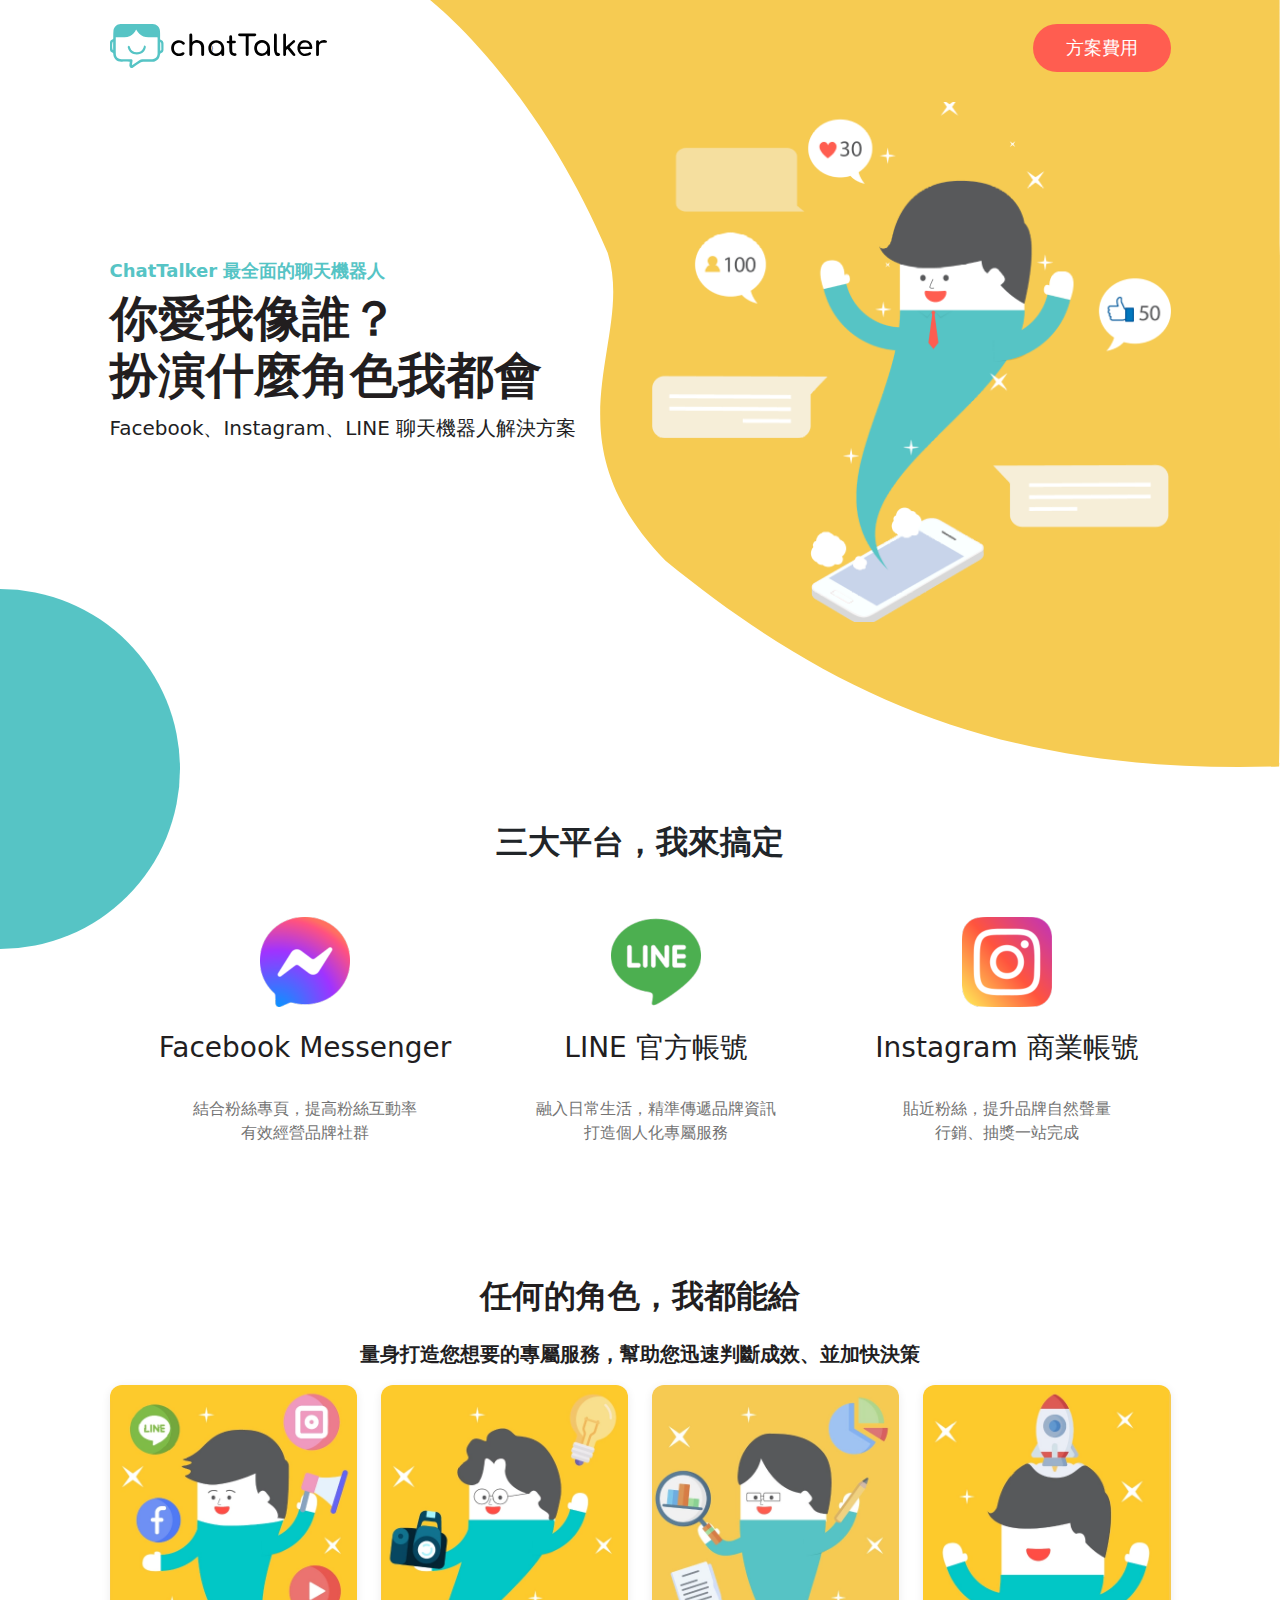
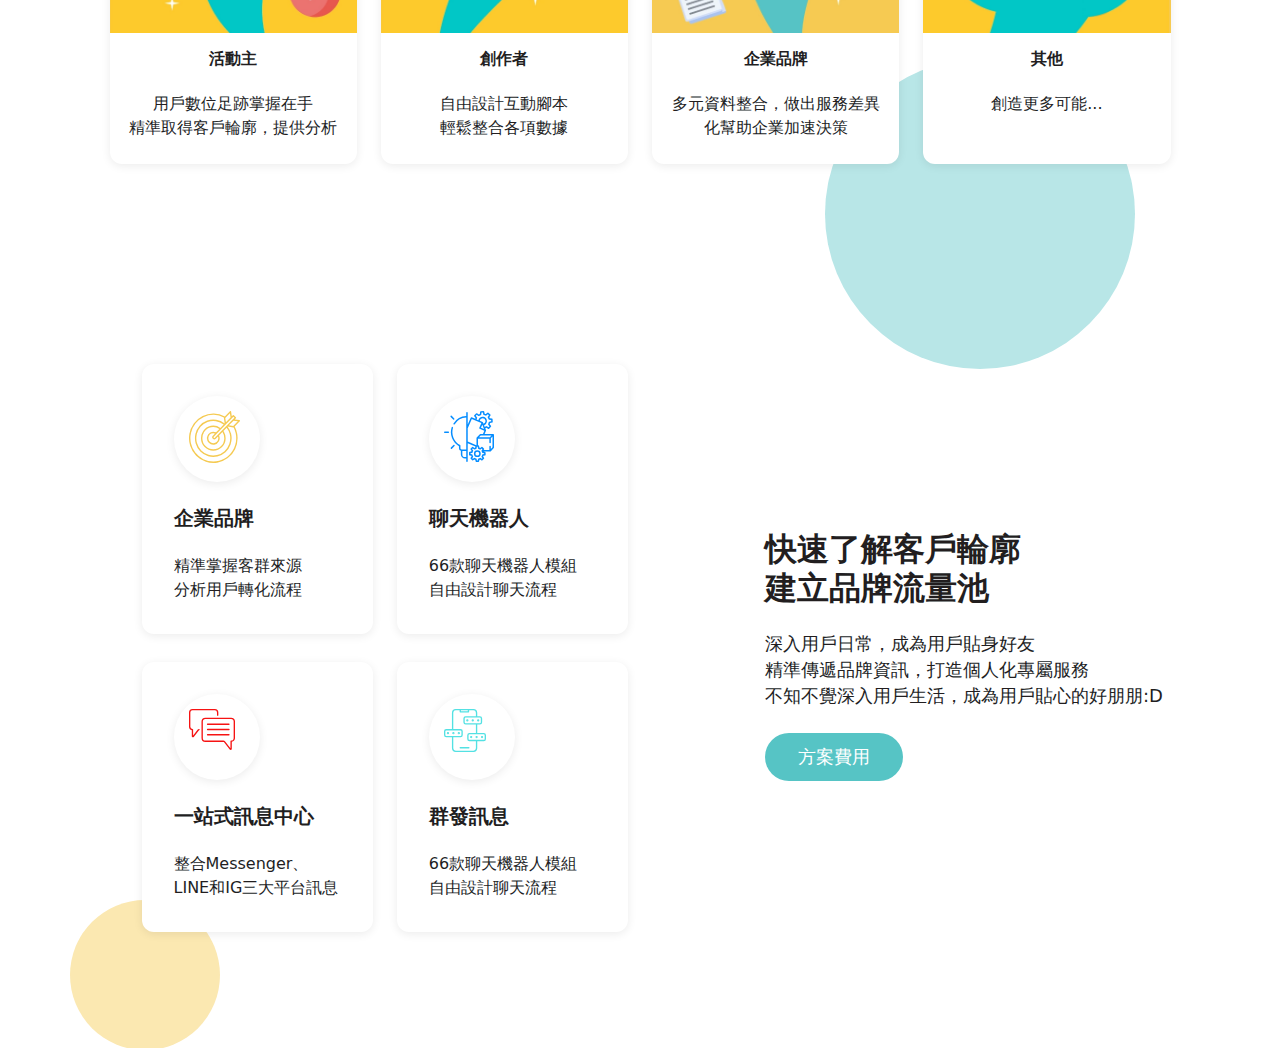
==== index.html @ b3314ea8 "01" ====
<html lang="zh-Hant-TW">

<head>
    <meta charset="UTF-8">
    <meta http-equiv="X-UA-Compatible" content="IE=edge">
    <meta name="viewport" content="width=device-width, initial-scale=1.0">
    <title>ChatTalker 最全面的聊天機器人</title>
    <link rel="stylesheet" href="https://use.fontawesome.com/releases/v5.3.1/css/all.css"
        integrity="sha384-mzrmE5qonljUremFsqc01SB46JvROS7bZs3IO2EmfFsd15uHvIt+Y8vEf7N7fWAU" crossorigin="anonymous">
    <link rel="stylesheet" href="./css/all.css">
</head>

<body>
    <div class="wrapper">
        <header class="container d-flex">
            <h1>
                <a href="index.html">
                    <img src="./images/logo.svg" alt="ChatTalker">
                </a>
            </h1>
            <a href="#" class="btn btn-red">方案費用</a>
        </header>
        <main class="container">
            <div class="row">
                <div class="col-lg-6 title_text">
                    <h3>ChatTalker 最全面的聊天機器人</h3>
                    <h2>你愛我像誰？<br>扮演什麼角色我都會</h2>
                    <p>Facebook、Instagram、LINE 聊天機器人解決方案</p>
                </div>
                <div class="col-lg-6">
                    <img src="./images/home@2x.png" alt="">
                </div>
            </div>
        </main>
        <section class="contact container">
            <h2 class="text-center fw-bold">三大平台，我來搞定</h2>
            <ul class="row">
                <li class="col-lg-4 col-md-6 col-sm-12">
                    <img class="mx-auto d-block" src="./images/messenger@2x.png" alt="">
                    <h3>Facebook Messenger</h3>
                    <p>結合粉絲專頁，提高粉絲互動率<br>有效經營品牌社群</p>
                </li>
                <li class="col-lg-4 col-md-6 col-sm-12">
                    <img class="mx-auto d-block" src="./images/line@2x.png" alt="">
                    <h3>LINE 官方帳號</h3>
                    <p>融入日常生活，精準傳遞品牌資訊<br>打造個人化專屬服務</p>
                </li>
                <li class="col-lg-4 col-md-6 col-sm-12">
                    <img class="mx-auto d-block" src="./images/instagram@2x.png" alt="">
                    <h3>Instagram 商業帳號</h3>
                    <p>貼近粉絲，提升品牌自然聲量<br>行銷、抽獎一站完成</p>
                </li>
            </ul>
        </section>
        <section class="role container text-center">
            <div class="hero">
                <h2 class="role_title">任何的角色，我都能給</h2>
                <p class="role_para">量身打造您想要的專屬服務，幫助您迅速判斷成效、並加快決策</p>
                <div class="row">
                    <div class="col-lg-3 col-md-6 col-sm-12">
                        <div class="card">
                            <img src="./images/role01.png" alt="">
                            <div class="card-body">
                                <h5 class="card-title">活動主</h5>
                                <p class="card-text">用戶數位足跡掌握在手<br>精準取得客戶輪廓，提供分析</p>
                            </div>
                        </div>
                    </div>
                    <div class="col-lg-3 col-md-6 col-sm-12">
                        <div class="card">
                            <img src="./images/role02.png" alt="">
                            <div class="card-body">
                                <h5 class="card-title">創作者</h5>
                                <p class="card-text">自由設計互動腳本<br>輕鬆整合各項數據</p>
                            </div>
                        </div>
                    </div>
                    <div class="col-lg-3 col-md-6 col-sm-12">
                        <div class="card">
                            <img src="./images/role03.png" alt="">
                            <div class="card-body">
                                <h5 class="card-title">企業品牌</h5>
                                <p class="card-text">多元資料整合，做出服務差異化幫助企業加速決策</p>
                            </div>
                        </div>
                    </div>
                    <div class="col-lg-3 col-md-6 col-sm-12">
                        <div class="card ">
                            <img src="./images/role04.png" alt="">
                            <div class="card-body">
                                <h5 class="card-title">其他</h5>
                                <p class="card-text pb-4">創造更多可能...</p>
                            </div>
                        </div>
                    </div>
                </div>
            </div>
        </section>
        <section class="service container">
            <div class="row hero">
                <div class="col-lg-6 col-md-12">
                    <ul class="service-item row">
                        <li class="col-lg-6 col-md-12">
                            <div class="card">
                                <div class="round">
                                    <img src="./images/service01.svg" alt="">
                                </div>
                                <div class="card-body p-0">
                                    <h5 class="card-title">企業品牌</h5>
                                    <p class="card-text">精準掌握客群來源<br>分析用戶轉化流程</p>
                                </div>
                            </div>
                        </li>
                        <li class="col-lg-6 col-md-12">
                            <div class="card">
                                <div class="round">
                                    <img src="./images/service02.svg" alt="">
                                </div>
                                <div class="card-body p-0">
                                    <h5 class="card-title">聊天機器人</h5>
                                    <p class="card-text">66款聊天機器人模組<br>自由設計聊天流程</p>
                                </div>
                            </div>
                        </li>
                        <li class="col-lg-6 col-md-12">
                            <div class="card">
                                <div class="round">
                                    <img src="./images/service03.svg" alt="">
                                </div>
                                <div class="card-body p-0">
                                    <h5 class="card-title">一站式訊息中心</h5>
                                    <p class="card-text">整合Messenger、LINE和IG三大平台訊息</p>
                                </div>
                            </div>
                        </li>
                        <li class="col-lg-6 col-md-12">
                            <div class="card">
                                <div class="round">
                                    <img src="./images/service04.svg" alt="">
                                </div>
                                <div class="card-body p-0">
                                    <h5 class="card-title">群發訊息</h5>
                                    <p class="card-text">66款聊天機器人模組<br>自由設計聊天流程</p>
                                </div>
                            </div>
                        </li>
                    </ul>
                </div>
                <div class="col-lg-6 col-md-12 service-title">
                    <h2>快速了解客戶輪廓<br>建立品牌流量池</h2>
                    <P>
                        深入用戶日常，成為用戶貼身好友<br>
                        精準傳遞品牌資訊，打造個人化專屬服務<br>
                        不知不覺深入用戶生活，成為用戶貼心的好朋朋:D
                    </P>
                    <a href="#" class="btn btn-theme">方案費用</a>
                </div>
            </div>
        </section>
        <section class="evaluation">
          
        </section>
    </div>

</body>
<script src="js/jquery-3.6.0.min.js"></script>
<script src="js/owl.carousel.min.js"></script>
<script src="https://cdn.jsdelivr.net/npm/bootstrap@5.1.1/dist/js/bootstrap.bundle.min.js"
    integrity="sha384-/bQdsTh/da6pkI1MST/rWKFNjaCP5gBSY4sEBT38Q/9RBh9AH40zEOg7Hlq2THRZ"
    crossorigin="anonymous"></script>
<script>

</script>

</html>
---- css/all.css ----
@charset "UTF-8";
/* http://meyerweb.com/eric/tools/css/reset/ 
   v2.0 | 20110126
   License: none (public domain)
*/
html, body, div, span, applet, object, iframe,
h1, h2, h3, h4, h5, h6, p, blockquote, pre,
a, abbr, acronym, address, big, cite, code,
del, dfn, em, img, ins, kbd, q, s, samp,
small, strike, strong, sup, tt, var,
b, u, i, center,
dl, dt, dd, ol, ul, li,
fieldset, form, label, legend,
table, caption, tbody, tfoot, thead, tr, th, td,
article, aside, canvas, details, embed,
figure, figcaption, footer, header, hgroup,
menu, nav, output, ruby, section, summary,
time, mark, audio, video {
  margin: 0;
  padding: 0;
  border: 0;
  font-size: 100%;
  font: inherit;
  vertical-align: baseline;
}

/* HTML5 display-role reset for older browsers */
article, aside, details, figcaption, figure,
footer, header, hgroup, menu, nav, section {
  display: block;
}

body {
  line-height: 1;
}

ol, ul {
  list-style: none;
}

blockquote, q {
  quotes: none;
}

blockquote:before, blockquote:after,
q:before, q:after {
  content: "";
  content: none;
}

table {
  border-collapse: collapse;
  border-spacing: 0;
}

/*!
 * Bootstrap v5.2.0-beta1 (https://getbootstrap.com/)
 * Copyright 2011-2022 The Bootstrap Authors
 * Copyright 2011-2022 Twitter, Inc.
 * Licensed under MIT (https://github.com/twbs/bootstrap/blob/main/LICENSE)
 */
:root {
  --bs-blue: #0d6efd;
  --bs-indigo: #6610f2;
  --bs-purple: #6f42c1;
  --bs-pink: #d63384;
  --bs-red: #dc3545;
  --bs-orange: #fd7e14;
  --bs-yellow: #ffc107;
  --bs-green: #198754;
  --bs-teal: #20c997;
  --bs-cyan: #0dcaf0;
  --bs-black: #000;
  --bs-white: #fff;
  --bs-gray: #6c757d;
  --bs-gray-dark: #343a40;
  --bs-gray-100: #f8f9fa;
  --bs-gray-200: #e9ecef;
  --bs-gray-300: #dee2e6;
  --bs-gray-400: #ced4da;
  --bs-gray-500: #adb5bd;
  --bs-gray-600: #6c757d;
  --bs-gray-700: #495057;
  --bs-gray-800: #343a40;
  --bs-gray-900: #212529;
  --bs-primary: #0d6efd;
  --bs-secondary: #6c757d;
  --bs-success: #198754;
  --bs-info: #0dcaf0;
  --bs-warning: #ffc107;
  --bs-danger: #dc3545;
  --bs-light: #f8f9fa;
  --bs-dark: #212529;
  --bs-primary-rgb: 13, 110, 253;
  --bs-secondary-rgb: 108, 117, 125;
  --bs-success-rgb: 25, 135, 84;
  --bs-info-rgb: 13, 202, 240;
  --bs-warning-rgb: 255, 193, 7;
  --bs-danger-rgb: 220, 53, 69;
  --bs-light-rgb: 248, 249, 250;
  --bs-dark-rgb: 33, 37, 41;
  --bs-white-rgb: 255, 255, 255;
  --bs-black-rgb: 0, 0, 0;
  --bs-body-color-rgb: 33, 37, 41;
  --bs-body-bg-rgb: 255, 255, 255;
  --bs-font-sans-serif: system-ui, -apple-system, "Segoe UI", Roboto, "Helvetica Neue", "Noto Sans", "Liberation Sans", Arial, sans-serif, "Apple Color Emoji", "Segoe UI Emoji", "Segoe UI Symbol", "Noto Color Emoji";
  --bs-font-monospace: SFMono-Regular, Menlo, Monaco, Consolas, "Liberation Mono", "Courier New", monospace;
  --bs-gradient: linear-gradient(180deg, rgba(255, 255, 255, 0.15), rgba(255, 255, 255, 0));
  --bs-body-font-family: var(--bs-font-sans-serif);
  --bs-body-font-size: 1rem;
  --bs-body-font-weight: 400;
  --bs-body-line-height: 1.5;
  --bs-body-color: #212529;
  --bs-body-bg: #fff;
  --bs-border-width: 1px;
  --bs-border-style: solid;
  --bs-border-color: #dee2e6;
  --bs-border-color-translucent: rgba(0, 0, 0, 0.175);
  --bs-border-radius: 0.375rem;
  --bs-border-radius-sm: 0.25rem;
  --bs-border-radius-lg: 0.5rem;
  --bs-border-radius-xl: 1rem;
  --bs-border-radius-2xl: 2rem;
  --bs-border-radius-pill: 50rem;
  --bs-heading-color: ;
  --bs-link-color: #0d6efd;
  --bs-link-hover-color: #0a58ca;
  --bs-code-color: #d63384;
  --bs-highlight-bg: #fff3cd;
}

*,
*::before,
*::after {
  -webkit-box-sizing: border-box;
          box-sizing: border-box;
}

@media (prefers-reduced-motion: no-preference) {
  :root {
    scroll-behavior: smooth;
  }
}
body {
  margin: 0;
  font-family: var(--bs-body-font-family);
  font-size: var(--bs-body-font-size);
  font-weight: var(--bs-body-font-weight);
  line-height: var(--bs-body-line-height);
  color: var(--bs-body-color);
  text-align: var(--bs-body-text-align);
  background-color: var(--bs-body-bg);
  -webkit-text-size-adjust: 100%;
  -webkit-tap-highlight-color: rgba(0, 0, 0, 0);
}

hr {
  margin: 1rem 0;
  color: inherit;
  border: 0;
  border-top: 1px solid;
  opacity: 0.25;
}

h6, .h6, h5, .h5, h4, .h4, h3, .h3, h2, .h2, h1, .h1 {
  margin-top: 0;
  margin-bottom: 0.5rem;
  font-weight: 500;
  line-height: 1.2;
  color: var(--bs-heading-color);
}

h1, .h1 {
  font-size: calc(1.375rem + 1.5vw);
}

@media (min-width: 1200px) {
  h1, .h1 {
    font-size: 2.5rem;
  }
}
h2, .h2 {
  font-size: calc(1.325rem + 0.9vw);
}

@media (min-width: 1200px) {
  h2, .h2 {
    font-size: 2rem;
  }
}
h3, .h3 {
  font-size: calc(1.3rem + 0.6vw);
}

@media (min-width: 1200px) {
  h3, .h3 {
    font-size: 1.75rem;
  }
}
h4, .h4 {
  font-size: calc(1.275rem + 0.3vw);
}

@media (min-width: 1200px) {
  h4, .h4 {
    font-size: 1.5rem;
  }
}
h5, .h5 {
  font-size: 1.25rem;
}

h6, .h6 {
  font-size: 1rem;
}

p {
  margin-top: 0;
  margin-bottom: 1rem;
}

abbr[title] {
  -webkit-text-decoration: underline dotted;
  text-decoration: underline dotted;
  cursor: help;
  -webkit-text-decoration-skip-ink: none;
  text-decoration-skip-ink: none;
}

address {
  margin-bottom: 1rem;
  font-style: normal;
  line-height: inherit;
}

ol,
ul {
  padding-left: 2rem;
}

ol,
ul,
dl {
  margin-top: 0;
  margin-bottom: 1rem;
}

ol ol,
ul ul,
ol ul,
ul ol {
  margin-bottom: 0;
}

dt {
  font-weight: 700;
}

dd {
  margin-bottom: 0.5rem;
  margin-left: 0;
}

blockquote {
  margin: 0 0 1rem;
}

b,
strong {
  font-weight: bolder;
}

small, .small {
  font-size: 0.875em;
}

mark, .mark {
  padding: 0.1875em;
  background-color: var(--bs-highlight-bg);
}

sub,
sup {
  position: relative;
  font-size: 0.75em;
  line-height: 0;
  vertical-align: baseline;
}

sub {
  bottom: -0.25em;
}

sup {
  top: -0.5em;
}

a {
  color: var(--bs-link-color);
  text-decoration: underline;
}

a:hover {
  color: var(--bs-link-hover-color);
}

a:not([href]):not([class]), a:not([href]):not([class]):hover {
  color: inherit;
  text-decoration: none;
}

pre,
code,
kbd,
samp {
  font-family: var(--bs-font-monospace);
  font-size: 1em;
}

pre {
  display: block;
  margin-top: 0;
  margin-bottom: 1rem;
  overflow: auto;
  font-size: 0.875em;
}

pre code {
  font-size: inherit;
  color: inherit;
  word-break: normal;
}

code {
  font-size: 0.875em;
  color: var(--bs-code-color);
  word-wrap: break-word;
}

a > code {
  color: inherit;
}

kbd {
  padding: 0.1875rem 0.375rem;
  font-size: 0.875em;
  color: var(--bs-body-bg);
  background-color: var(--bs-body-color);
  border-radius: 0.25rem;
}

kbd kbd {
  padding: 0;
  font-size: 1em;
}

figure {
  margin: 0 0 1rem;
}

img,
svg {
  vertical-align: middle;
}

table {
  caption-side: bottom;
  border-collapse: collapse;
}

caption {
  padding-top: 0.5rem;
  padding-bottom: 0.5rem;
  color: rgba(var(--bs-body-color-rgb), 0.75);
  text-align: left;
}

th {
  text-align: inherit;
  text-align: -webkit-match-parent;
}

thead,
tbody,
tfoot,
tr,
td,
th {
  border-color: inherit;
  border-style: solid;
  border-width: 0;
}

label {
  display: inline-block;
}

button {
  border-radius: 0;
}

button:focus:not(:focus-visible) {
  outline: 0;
}

input,
button,
select,
optgroup,
textarea {
  margin: 0;
  font-family: inherit;
  font-size: inherit;
  line-height: inherit;
}

button,
select {
  text-transform: none;
}

[role=button] {
  cursor: pointer;
}

select {
  word-wrap: normal;
}

select:disabled {
  opacity: 1;
}

[list]:not([type=date]):not([type=datetime-local]):not([type=month]):not([type=week]):not([type=time])::-webkit-calendar-picker-indicator {
  display: none !important;
}

button,
[type=button],
[type=reset],
[type=submit] {
  -webkit-appearance: button;
}

button:not(:disabled),
[type=button]:not(:disabled),
[type=reset]:not(:disabled),
[type=submit]:not(:disabled) {
  cursor: pointer;
}

::-moz-focus-inner {
  padding: 0;
  border-style: none;
}

textarea {
  resize: vertical;
}

fieldset {
  min-width: 0;
  padding: 0;
  margin: 0;
  border: 0;
}

legend {
  float: left;
  width: 100%;
  padding: 0;
  margin-bottom: 0.5rem;
  font-size: calc(1.275rem + 0.3vw);
  line-height: inherit;
}

@media (min-width: 1200px) {
  legend {
    font-size: 1.5rem;
  }
}
legend + * {
  clear: left;
}

::-webkit-datetime-edit-fields-wrapper,
::-webkit-datetime-edit-text,
::-webkit-datetime-edit-minute,
::-webkit-datetime-edit-hour-field,
::-webkit-datetime-edit-day-field,
::-webkit-datetime-edit-month-field,
::-webkit-datetime-edit-year-field {
  padding: 0;
}

::-webkit-inner-spin-button {
  height: auto;
}

[type=search] {
  outline-offset: -2px;
  -webkit-appearance: textfield;
}

/* rtl:raw:
[type="tel"],
[type="url"],
[type="email"],
[type="number"] {
  direction: ltr;
}
*/
::-webkit-search-decoration {
  -webkit-appearance: none;
}

::-webkit-color-swatch-wrapper {
  padding: 0;
}

::-webkit-file-upload-button {
  font: inherit;
  -webkit-appearance: button;
}

::file-selector-button {
  font: inherit;
  -webkit-appearance: button;
}

output {
  display: inline-block;
}

iframe {
  border: 0;
}

summary {
  display: list-item;
  cursor: pointer;
}

progress {
  vertical-align: baseline;
}

[hidden] {
  display: none !important;
}

.lead {
  font-size: 1.25rem;
  font-weight: 300;
}

.display-1 {
  font-size: calc(1.625rem + 4.5vw);
  font-weight: 300;
  line-height: 1.2;
}

@media (min-width: 1200px) {
  .display-1 {
    font-size: 5rem;
  }
}
.display-2 {
  font-size: calc(1.575rem + 3.9vw);
  font-weight: 300;
  line-height: 1.2;
}

@media (min-width: 1200px) {
  .display-2 {
    font-size: 4.5rem;
  }
}
.display-3 {
  font-size: calc(1.525rem + 3.3vw);
  font-weight: 300;
  line-height: 1.2;
}

@media (min-width: 1200px) {
  .display-3 {
    font-size: 4rem;
  }
}
.display-4 {
  font-size: calc(1.475rem + 2.7vw);
  font-weight: 300;
  line-height: 1.2;
}

@media (min-width: 1200px) {
  .display-4 {
    font-size: 3.5rem;
  }
}
.display-5 {
  font-size: calc(1.425rem + 2.1vw);
  font-weight: 300;
  line-height: 1.2;
}

@media (min-width: 1200px) {
  .display-5 {
    font-size: 3rem;
  }
}
.display-6 {
  font-size: calc(1.375rem + 1.5vw);
  font-weight: 300;
  line-height: 1.2;
}

@media (min-width: 1200px) {
  .display-6 {
    font-size: 2.5rem;
  }
}
.list-unstyled {
  padding-left: 0;
  list-style: none;
}

.list-inline {
  padding-left: 0;
  list-style: none;
}

.list-inline-item {
  display: inline-block;
}

.list-inline-item:not(:last-child) {
  margin-right: 0.5rem;
}

.initialism {
  font-size: 0.875em;
  text-transform: uppercase;
}

.blockquote {
  margin-bottom: 1rem;
  font-size: 1.25rem;
}

.blockquote > :last-child {
  margin-bottom: 0;
}

.blockquote-footer {
  margin-top: -1rem;
  margin-bottom: 1rem;
  font-size: 0.875em;
  color: #6c757d;
}

.blockquote-footer::before {
  content: "— ";
}

.img-fluid {
  max-width: 100%;
  height: auto;
}

.img-thumbnail {
  padding: 0.25rem;
  background-color: #fff;
  border: 1px solid var(--bs-border-color);
  border-radius: 0.375rem;
  max-width: 100%;
  height: auto;
}

.figure {
  display: inline-block;
}

.figure-img {
  margin-bottom: 0.5rem;
  line-height: 1;
}

.figure-caption {
  font-size: 0.875em;
  color: #6c757d;
}

.container,
.container-fluid,
.container-xxl,
.container-xl,
.container-lg,
.container-md,
.container-sm {
  --bs-gutter-x: 1.5rem;
  --bs-gutter-y: 0;
  width: 100%;
  padding-right: calc(var(--bs-gutter-x) * 0.5);
  padding-left: calc(var(--bs-gutter-x) * 0.5);
  margin-right: auto;
  margin-left: auto;
}

@media (min-width: 576px) {
  .container-sm, .container {
    max-width: 540px;
  }
}
@media (min-width: 768px) {
  .container-md, .container-sm, .container {
    max-width: 720px;
  }
}
@media (min-width: 992px) {
  .container-lg, .container-md, .container-sm, .container {
    max-width: 960px;
  }
}
@media (min-width: 1200px) {
  .container-xl, .container-lg, .container-md, .container-sm, .container {
    max-width: 1140px;
  }
}
@media (min-width: 1400px) {
  .container-xxl, .container-xl, .container-lg, .container-md, .container-sm, .container {
    max-width: 1320px;
  }
}
.row {
  --bs-gutter-x: 1.5rem;
  --bs-gutter-y: 0;
  display: -webkit-box;
  display: -ms-flexbox;
  display: flex;
  -ms-flex-wrap: wrap;
      flex-wrap: wrap;
  margin-top: calc(-1 * var(--bs-gutter-y));
  margin-right: calc(-0.5 * var(--bs-gutter-x));
  margin-left: calc(-0.5 * var(--bs-gutter-x));
}

.row > * {
  -ms-flex-negative: 0;
      flex-shrink: 0;
  width: 100%;
  max-width: 100%;
  padding-right: calc(var(--bs-gutter-x) * 0.5);
  padding-left: calc(var(--bs-gutter-x) * 0.5);
  margin-top: var(--bs-gutter-y);
}

.col {
  -webkit-box-flex: 1;
      -ms-flex: 1 0 0%;
          flex: 1 0 0%;
}

.row-cols-auto > * {
  -webkit-box-flex: 0;
      -ms-flex: 0 0 auto;
          flex: 0 0 auto;
  width: auto;
}

.row-cols-1 > * {
  -webkit-box-flex: 0;
      -ms-flex: 0 0 auto;
          flex: 0 0 auto;
  width: 100%;
}

.row-cols-2 > * {
  -webkit-box-flex: 0;
      -ms-flex: 0 0 auto;
          flex: 0 0 auto;
  width: 50%;
}

.row-cols-3 > * {
  -webkit-box-flex: 0;
      -ms-flex: 0 0 auto;
          flex: 0 0 auto;
  width: 33.3333333333%;
}

.row-cols-4 > * {
  -webkit-box-flex: 0;
      -ms-flex: 0 0 auto;
          flex: 0 0 auto;
  width: 25%;
}

.row-cols-5 > * {
  -webkit-box-flex: 0;
      -ms-flex: 0 0 auto;
          flex: 0 0 auto;
  width: 20%;
}

.row-cols-6 > * {
  -webkit-box-flex: 0;
      -ms-flex: 0 0 auto;
          flex: 0 0 auto;
  width: 16.6666666667%;
}

.col-auto {
  -webkit-box-flex: 0;
      -ms-flex: 0 0 auto;
          flex: 0 0 auto;
  width: auto;
}

.col-1 {
  -webkit-box-flex: 0;
      -ms-flex: 0 0 auto;
          flex: 0 0 auto;
  width: 8.33333333%;
}

.col-2 {
  -webkit-box-flex: 0;
      -ms-flex: 0 0 auto;
          flex: 0 0 auto;
  width: 16.66666667%;
}

.col-3 {
  -webkit-box-flex: 0;
      -ms-flex: 0 0 auto;
          flex: 0 0 auto;
  width: 25%;
}

.col-4 {
  -webkit-box-flex: 0;
      -ms-flex: 0 0 auto;
          flex: 0 0 auto;
  width: 33.33333333%;
}

.col-5 {
  -webkit-box-flex: 0;
      -ms-flex: 0 0 auto;
          flex: 0 0 auto;
  width: 41.66666667%;
}

.col-6 {
  -webkit-box-flex: 0;
      -ms-flex: 0 0 auto;
          flex: 0 0 auto;
  width: 50%;
}

.col-7 {
  -webkit-box-flex: 0;
      -ms-flex: 0 0 auto;
          flex: 0 0 auto;
  width: 58.33333333%;
}

.col-8 {
  -webkit-box-flex: 0;
      -ms-flex: 0 0 auto;
          flex: 0 0 auto;
  width: 66.66666667%;
}

.col-9 {
  -webkit-box-flex: 0;
      -ms-flex: 0 0 auto;
          flex: 0 0 auto;
  width: 75%;
}

.col-10 {
  -webkit-box-flex: 0;
      -ms-flex: 0 0 auto;
          flex: 0 0 auto;
  width: 83.33333333%;
}

.col-11 {
  -webkit-box-flex: 0;
      -ms-flex: 0 0 auto;
          flex: 0 0 auto;
  width: 91.66666667%;
}

.col-12 {
  -webkit-box-flex: 0;
      -ms-flex: 0 0 auto;
          flex: 0 0 auto;
  width: 100%;
}

.offset-1 {
  margin-left: 8.33333333%;
}

.offset-2 {
  margin-left: 16.66666667%;
}

.offset-3 {
  margin-left: 25%;
}

.offset-4 {
  margin-left: 33.33333333%;
}

.offset-5 {
  margin-left: 41.66666667%;
}

.offset-6 {
  margin-left: 50%;
}

.offset-7 {
  margin-left: 58.33333333%;
}

.offset-8 {
  margin-left: 66.66666667%;
}

.offset-9 {
  margin-left: 75%;
}

.offset-10 {
  margin-left: 83.33333333%;
}

.offset-11 {
  margin-left: 91.66666667%;
}

.g-0,
.gx-0 {
  --bs-gutter-x: 0;
}

.g-0,
.gy-0 {
  --bs-gutter-y: 0;
}

.g-1,
.gx-1 {
  --bs-gutter-x: 0.25rem;
}

.g-1,
.gy-1 {
  --bs-gutter-y: 0.25rem;
}

.g-2,
.gx-2 {
  --bs-gutter-x: 0.5rem;
}

.g-2,
.gy-2 {
  --bs-gutter-y: 0.5rem;
}

.g-3,
.gx-3 {
  --bs-gutter-x: 1rem;
}

.g-3,
.gy-3 {
  --bs-gutter-y: 1rem;
}

.g-4,
.gx-4 {
  --bs-gutter-x: 1.5rem;
}

.g-4,
.gy-4 {
  --bs-gutter-y: 1.5rem;
}

.g-5,
.gx-5 {
  --bs-gutter-x: 3rem;
}

.g-5,
.gy-5 {
  --bs-gutter-y: 3rem;
}

@media (min-width: 576px) {
  .col-sm {
    -webkit-box-flex: 1;
        -ms-flex: 1 0 0%;
            flex: 1 0 0%;
  }

  .row-cols-sm-auto > * {
    -webkit-box-flex: 0;
        -ms-flex: 0 0 auto;
            flex: 0 0 auto;
    width: auto;
  }

  .row-cols-sm-1 > * {
    -webkit-box-flex: 0;
        -ms-flex: 0 0 auto;
            flex: 0 0 auto;
    width: 100%;
  }

  .row-cols-sm-2 > * {
    -webkit-box-flex: 0;
        -ms-flex: 0 0 auto;
            flex: 0 0 auto;
    width: 50%;
  }

  .row-cols-sm-3 > * {
    -webkit-box-flex: 0;
        -ms-flex: 0 0 auto;
            flex: 0 0 auto;
    width: 33.3333333333%;
  }

  .row-cols-sm-4 > * {
    -webkit-box-flex: 0;
        -ms-flex: 0 0 auto;
            flex: 0 0 auto;
    width: 25%;
  }

  .row-cols-sm-5 > * {
    -webkit-box-flex: 0;
        -ms-flex: 0 0 auto;
            flex: 0 0 auto;
    width: 20%;
  }

  .row-cols-sm-6 > * {
    -webkit-box-flex: 0;
        -ms-flex: 0 0 auto;
            flex: 0 0 auto;
    width: 16.6666666667%;
  }

  .col-sm-auto {
    -webkit-box-flex: 0;
        -ms-flex: 0 0 auto;
            flex: 0 0 auto;
    width: auto;
  }

  .col-sm-1 {
    -webkit-box-flex: 0;
        -ms-flex: 0 0 auto;
            flex: 0 0 auto;
    width: 8.33333333%;
  }

  .col-sm-2 {
    -webkit-box-flex: 0;
        -ms-flex: 0 0 auto;
            flex: 0 0 auto;
    width: 16.66666667%;
  }

  .col-sm-3 {
    -webkit-box-flex: 0;
        -ms-flex: 0 0 auto;
            flex: 0 0 auto;
    width: 25%;
  }

  .col-sm-4 {
    -webkit-box-flex: 0;
        -ms-flex: 0 0 auto;
            flex: 0 0 auto;
    width: 33.33333333%;
  }

  .col-sm-5 {
    -webkit-box-flex: 0;
        -ms-flex: 0 0 auto;
            flex: 0 0 auto;
    width: 41.66666667%;
  }

  .col-sm-6 {
    -webkit-box-flex: 0;
        -ms-flex: 0 0 auto;
            flex: 0 0 auto;
    width: 50%;
  }

  .col-sm-7 {
    -webkit-box-flex: 0;
        -ms-flex: 0 0 auto;
            flex: 0 0 auto;
    width: 58.33333333%;
  }

  .col-sm-8 {
    -webkit-box-flex: 0;
        -ms-flex: 0 0 auto;
            flex: 0 0 auto;
    width: 66.66666667%;
  }

  .col-sm-9 {
    -webkit-box-flex: 0;
        -ms-flex: 0 0 auto;
            flex: 0 0 auto;
    width: 75%;
  }

  .col-sm-10 {
    -webkit-box-flex: 0;
        -ms-flex: 0 0 auto;
            flex: 0 0 auto;
    width: 83.33333333%;
  }

  .col-sm-11 {
    -webkit-box-flex: 0;
        -ms-flex: 0 0 auto;
            flex: 0 0 auto;
    width: 91.66666667%;
  }

  .col-sm-12 {
    -webkit-box-flex: 0;
        -ms-flex: 0 0 auto;
            flex: 0 0 auto;
    width: 100%;
  }

  .offset-sm-0 {
    margin-left: 0;
  }

  .offset-sm-1 {
    margin-left: 8.33333333%;
  }

  .offset-sm-2 {
    margin-left: 16.66666667%;
  }

  .offset-sm-3 {
    margin-left: 25%;
  }

  .offset-sm-4 {
    margin-left: 33.33333333%;
  }

  .offset-sm-5 {
    margin-left: 41.66666667%;
  }

  .offset-sm-6 {
    margin-left: 50%;
  }

  .offset-sm-7 {
    margin-left: 58.33333333%;
  }

  .offset-sm-8 {
    margin-left: 66.66666667%;
  }

  .offset-sm-9 {
    margin-left: 75%;
  }

  .offset-sm-10 {
    margin-left: 83.33333333%;
  }

  .offset-sm-11 {
    margin-left: 91.66666667%;
  }

  .g-sm-0,
.gx-sm-0 {
    --bs-gutter-x: 0;
  }

  .g-sm-0,
.gy-sm-0 {
    --bs-gutter-y: 0;
  }

  .g-sm-1,
.gx-sm-1 {
    --bs-gutter-x: 0.25rem;
  }

  .g-sm-1,
.gy-sm-1 {
    --bs-gutter-y: 0.25rem;
  }

  .g-sm-2,
.gx-sm-2 {
    --bs-gutter-x: 0.5rem;
  }

  .g-sm-2,
.gy-sm-2 {
    --bs-gutter-y: 0.5rem;
  }

  .g-sm-3,
.gx-sm-3 {
    --bs-gutter-x: 1rem;
  }

  .g-sm-3,
.gy-sm-3 {
    --bs-gutter-y: 1rem;
  }

  .g-sm-4,
.gx-sm-4 {
    --bs-gutter-x: 1.5rem;
  }

  .g-sm-4,
.gy-sm-4 {
    --bs-gutter-y: 1.5rem;
  }

  .g-sm-5,
.gx-sm-5 {
    --bs-gutter-x: 3rem;
  }

  .g-sm-5,
.gy-sm-5 {
    --bs-gutter-y: 3rem;
  }
}
@media (min-width: 768px) {
  .col-md {
    -webkit-box-flex: 1;
        -ms-flex: 1 0 0%;
            flex: 1 0 0%;
  }

  .row-cols-md-auto > * {
    -webkit-box-flex: 0;
        -ms-flex: 0 0 auto;
            flex: 0 0 auto;
    width: auto;
  }

  .row-cols-md-1 > * {
    -webkit-box-flex: 0;
        -ms-flex: 0 0 auto;
            flex: 0 0 auto;
    width: 100%;
  }

  .row-cols-md-2 > * {
    -webkit-box-flex: 0;
        -ms-flex: 0 0 auto;
            flex: 0 0 auto;
    width: 50%;
  }

  .row-cols-md-3 > * {
    -webkit-box-flex: 0;
        -ms-flex: 0 0 auto;
            flex: 0 0 auto;
    width: 33.3333333333%;
  }

  .row-cols-md-4 > * {
    -webkit-box-flex: 0;
        -ms-flex: 0 0 auto;
            flex: 0 0 auto;
    width: 25%;
  }

  .row-cols-md-5 > * {
    -webkit-box-flex: 0;
        -ms-flex: 0 0 auto;
            flex: 0 0 auto;
    width: 20%;
  }

  .row-cols-md-6 > * {
    -webkit-box-flex: 0;
        -ms-flex: 0 0 auto;
            flex: 0 0 auto;
    width: 16.6666666667%;
  }

  .col-md-auto {
    -webkit-box-flex: 0;
        -ms-flex: 0 0 auto;
            flex: 0 0 auto;
    width: auto;
  }

  .col-md-1 {
    -webkit-box-flex: 0;
        -ms-flex: 0 0 auto;
            flex: 0 0 auto;
    width: 8.33333333%;
  }

  .col-md-2 {
    -webkit-box-flex: 0;
        -ms-flex: 0 0 auto;
            flex: 0 0 auto;
    width: 16.66666667%;
  }

  .col-md-3 {
    -webkit-box-flex: 0;
        -ms-flex: 0 0 auto;
            flex: 0 0 auto;
    width: 25%;
  }

  .col-md-4 {
    -webkit-box-flex: 0;
        -ms-flex: 0 0 auto;
            flex: 0 0 auto;
    width: 33.33333333%;
  }

  .col-md-5 {
    -webkit-box-flex: 0;
        -ms-flex: 0 0 auto;
            flex: 0 0 auto;
    width: 41.66666667%;
  }

  .col-md-6 {
    -webkit-box-flex: 0;
        -ms-flex: 0 0 auto;
            flex: 0 0 auto;
    width: 50%;
  }

  .col-md-7 {
    -webkit-box-flex: 0;
        -ms-flex: 0 0 auto;
            flex: 0 0 auto;
    width: 58.33333333%;
  }

  .col-md-8 {
    -webkit-box-flex: 0;
        -ms-flex: 0 0 auto;
            flex: 0 0 auto;
    width: 66.66666667%;
  }

  .col-md-9 {
    -webkit-box-flex: 0;
        -ms-flex: 0 0 auto;
            flex: 0 0 auto;
    width: 75%;
  }

  .col-md-10 {
    -webkit-box-flex: 0;
        -ms-flex: 0 0 auto;
            flex: 0 0 auto;
    width: 83.33333333%;
  }

  .col-md-11 {
    -webkit-box-flex: 0;
        -ms-flex: 0 0 auto;
            flex: 0 0 auto;
    width: 91.66666667%;
  }

  .col-md-12 {
    -webkit-box-flex: 0;
        -ms-flex: 0 0 auto;
            flex: 0 0 auto;
    width: 100%;
  }

  .offset-md-0 {
    margin-left: 0;
  }

  .offset-md-1 {
    margin-left: 8.33333333%;
  }

  .offset-md-2 {
    margin-left: 16.66666667%;
  }

  .offset-md-3 {
    margin-left: 25%;
  }

  .offset-md-4 {
    margin-left: 33.33333333%;
  }

  .offset-md-5 {
    margin-left: 41.66666667%;
  }

  .offset-md-6 {
    margin-left: 50%;
  }

  .offset-md-7 {
    margin-left: 58.33333333%;
  }

  .offset-md-8 {
    margin-left: 66.66666667%;
  }

  .offset-md-9 {
    margin-left: 75%;
  }

  .offset-md-10 {
    margin-left: 83.33333333%;
  }

  .offset-md-11 {
    margin-left: 91.66666667%;
  }

  .g-md-0,
.gx-md-0 {
    --bs-gutter-x: 0;
  }

  .g-md-0,
.gy-md-0 {
    --bs-gutter-y: 0;
  }

  .g-md-1,
.gx-md-1 {
    --bs-gutter-x: 0.25rem;
  }

  .g-md-1,
.gy-md-1 {
    --bs-gutter-y: 0.25rem;
  }

  .g-md-2,
.gx-md-2 {
    --bs-gutter-x: 0.5rem;
  }

  .g-md-2,
.gy-md-2 {
    --bs-gutter-y: 0.5rem;
  }

  .g-md-3,
.gx-md-3 {
    --bs-gutter-x: 1rem;
  }

  .g-md-3,
.gy-md-3 {
    --bs-gutter-y: 1rem;
  }

  .g-md-4,
.gx-md-4 {
    --bs-gutter-x: 1.5rem;
  }

  .g-md-4,
.gy-md-4 {
    --bs-gutter-y: 1.5rem;
  }

  .g-md-5,
.gx-md-5 {
    --bs-gutter-x: 3rem;
  }

  .g-md-5,
.gy-md-5 {
    --bs-gutter-y: 3rem;
  }
}
@media (min-width: 992px) {
  .col-lg {
    -webkit-box-flex: 1;
        -ms-flex: 1 0 0%;
            flex: 1 0 0%;
  }

  .row-cols-lg-auto > * {
    -webkit-box-flex: 0;
        -ms-flex: 0 0 auto;
            flex: 0 0 auto;
    width: auto;
  }

  .row-cols-lg-1 > * {
    -webkit-box-flex: 0;
        -ms-flex: 0 0 auto;
            flex: 0 0 auto;
    width: 100%;
  }

  .row-cols-lg-2 > * {
    -webkit-box-flex: 0;
        -ms-flex: 0 0 auto;
            flex: 0 0 auto;
    width: 50%;
  }

  .row-cols-lg-3 > * {
    -webkit-box-flex: 0;
        -ms-flex: 0 0 auto;
            flex: 0 0 auto;
    width: 33.3333333333%;
  }

  .row-cols-lg-4 > * {
    -webkit-box-flex: 0;
        -ms-flex: 0 0 auto;
            flex: 0 0 auto;
    width: 25%;
  }

  .row-cols-lg-5 > * {
    -webkit-box-flex: 0;
        -ms-flex: 0 0 auto;
            flex: 0 0 auto;
    width: 20%;
  }

  .row-cols-lg-6 > * {
    -webkit-box-flex: 0;
        -ms-flex: 0 0 auto;
            flex: 0 0 auto;
    width: 16.6666666667%;
  }

  .col-lg-auto {
    -webkit-box-flex: 0;
        -ms-flex: 0 0 auto;
            flex: 0 0 auto;
    width: auto;
  }

  .col-lg-1 {
    -webkit-box-flex: 0;
        -ms-flex: 0 0 auto;
            flex: 0 0 auto;
    width: 8.33333333%;
  }

  .col-lg-2 {
    -webkit-box-flex: 0;
        -ms-flex: 0 0 auto;
            flex: 0 0 auto;
    width: 16.66666667%;
  }

  .col-lg-3 {
    -webkit-box-flex: 0;
        -ms-flex: 0 0 auto;
            flex: 0 0 auto;
    width: 25%;
  }

  .col-lg-4 {
    -webkit-box-flex: 0;
        -ms-flex: 0 0 auto;
            flex: 0 0 auto;
    width: 33.33333333%;
  }

  .col-lg-5 {
    -webkit-box-flex: 0;
        -ms-flex: 0 0 auto;
            flex: 0 0 auto;
    width: 41.66666667%;
  }

  .col-lg-6 {
    -webkit-box-flex: 0;
        -ms-flex: 0 0 auto;
            flex: 0 0 auto;
    width: 50%;
  }

  .col-lg-7 {
    -webkit-box-flex: 0;
        -ms-flex: 0 0 auto;
            flex: 0 0 auto;
    width: 58.33333333%;
  }

  .col-lg-8 {
    -webkit-box-flex: 0;
        -ms-flex: 0 0 auto;
            flex: 0 0 auto;
    width: 66.66666667%;
  }

  .col-lg-9 {
    -webkit-box-flex: 0;
        -ms-flex: 0 0 auto;
            flex: 0 0 auto;
    width: 75%;
  }

  .col-lg-10 {
    -webkit-box-flex: 0;
        -ms-flex: 0 0 auto;
            flex: 0 0 auto;
    width: 83.33333333%;
  }

  .col-lg-11 {
    -webkit-box-flex: 0;
        -ms-flex: 0 0 auto;
            flex: 0 0 auto;
    width: 91.66666667%;
  }

  .col-lg-12 {
    -webkit-box-flex: 0;
        -ms-flex: 0 0 auto;
            flex: 0 0 auto;
    width: 100%;
  }

  .offset-lg-0 {
    margin-left: 0;
  }

  .offset-lg-1 {
    margin-left: 8.33333333%;
  }

  .offset-lg-2 {
    margin-left: 16.66666667%;
  }

  .offset-lg-3 {
    margin-left: 25%;
  }

  .offset-lg-4 {
    margin-left: 33.33333333%;
  }

  .offset-lg-5 {
    margin-left: 41.66666667%;
  }

  .offset-lg-6 {
    margin-left: 50%;
  }

  .offset-lg-7 {
    margin-left: 58.33333333%;
  }

  .offset-lg-8 {
    margin-left: 66.66666667%;
  }

  .offset-lg-9 {
    margin-left: 75%;
  }

  .offset-lg-10 {
    margin-left: 83.33333333%;
  }

  .offset-lg-11 {
    margin-left: 91.66666667%;
  }

  .g-lg-0,
.gx-lg-0 {
    --bs-gutter-x: 0;
  }

  .g-lg-0,
.gy-lg-0 {
    --bs-gutter-y: 0;
  }

  .g-lg-1,
.gx-lg-1 {
    --bs-gutter-x: 0.25rem;
  }

  .g-lg-1,
.gy-lg-1 {
    --bs-gutter-y: 0.25rem;
  }

  .g-lg-2,
.gx-lg-2 {
    --bs-gutter-x: 0.5rem;
  }

  .g-lg-2,
.gy-lg-2 {
    --bs-gutter-y: 0.5rem;
  }

  .g-lg-3,
.gx-lg-3 {
    --bs-gutter-x: 1rem;
  }

  .g-lg-3,
.gy-lg-3 {
    --bs-gutter-y: 1rem;
  }

  .g-lg-4,
.gx-lg-4 {
    --bs-gutter-x: 1.5rem;
  }

  .g-lg-4,
.gy-lg-4 {
    --bs-gutter-y: 1.5rem;
  }

  .g-lg-5,
.gx-lg-5 {
    --bs-gutter-x: 3rem;
  }

  .g-lg-5,
.gy-lg-5 {
    --bs-gutter-y: 3rem;
  }
}
@media (min-width: 1200px) {
  .col-xl {
    -webkit-box-flex: 1;
        -ms-flex: 1 0 0%;
            flex: 1 0 0%;
  }

  .row-cols-xl-auto > * {
    -webkit-box-flex: 0;
        -ms-flex: 0 0 auto;
            flex: 0 0 auto;
    width: auto;
  }

  .row-cols-xl-1 > * {
    -webkit-box-flex: 0;
        -ms-flex: 0 0 auto;
            flex: 0 0 auto;
    width: 100%;
  }

  .row-cols-xl-2 > * {
    -webkit-box-flex: 0;
        -ms-flex: 0 0 auto;
            flex: 0 0 auto;
    width: 50%;
  }

  .row-cols-xl-3 > * {
    -webkit-box-flex: 0;
        -ms-flex: 0 0 auto;
            flex: 0 0 auto;
    width: 33.3333333333%;
  }

  .row-cols-xl-4 > * {
    -webkit-box-flex: 0;
        -ms-flex: 0 0 auto;
            flex: 0 0 auto;
    width: 25%;
  }

  .row-cols-xl-5 > * {
    -webkit-box-flex: 0;
        -ms-flex: 0 0 auto;
            flex: 0 0 auto;
    width: 20%;
  }

  .row-cols-xl-6 > * {
    -webkit-box-flex: 0;
        -ms-flex: 0 0 auto;
            flex: 0 0 auto;
    width: 16.6666666667%;
  }

  .col-xl-auto {
    -webkit-box-flex: 0;
        -ms-flex: 0 0 auto;
            flex: 0 0 auto;
    width: auto;
  }

  .col-xl-1 {
    -webkit-box-flex: 0;
        -ms-flex: 0 0 auto;
            flex: 0 0 auto;
    width: 8.33333333%;
  }

  .col-xl-2 {
    -webkit-box-flex: 0;
        -ms-flex: 0 0 auto;
            flex: 0 0 auto;
    width: 16.66666667%;
  }

  .col-xl-3 {
    -webkit-box-flex: 0;
        -ms-flex: 0 0 auto;
            flex: 0 0 auto;
    width: 25%;
  }

  .col-xl-4 {
    -webkit-box-flex: 0;
        -ms-flex: 0 0 auto;
            flex: 0 0 auto;
    width: 33.33333333%;
  }

  .col-xl-5 {
    -webkit-box-flex: 0;
        -ms-flex: 0 0 auto;
            flex: 0 0 auto;
    width: 41.66666667%;
  }

  .col-xl-6 {
    -webkit-box-flex: 0;
        -ms-flex: 0 0 auto;
            flex: 0 0 auto;
    width: 50%;
  }

  .col-xl-7 {
    -webkit-box-flex: 0;
        -ms-flex: 0 0 auto;
            flex: 0 0 auto;
    width: 58.33333333%;
  }

  .col-xl-8 {
    -webkit-box-flex: 0;
        -ms-flex: 0 0 auto;
            flex: 0 0 auto;
    width: 66.66666667%;
  }

  .col-xl-9 {
    -webkit-box-flex: 0;
        -ms-flex: 0 0 auto;
            flex: 0 0 auto;
    width: 75%;
  }

  .col-xl-10 {
    -webkit-box-flex: 0;
        -ms-flex: 0 0 auto;
            flex: 0 0 auto;
    width: 83.33333333%;
  }

  .col-xl-11 {
    -webkit-box-flex: 0;
        -ms-flex: 0 0 auto;
            flex: 0 0 auto;
    width: 91.66666667%;
  }

  .col-xl-12 {
    -webkit-box-flex: 0;
        -ms-flex: 0 0 auto;
            flex: 0 0 auto;
    width: 100%;
  }

  .offset-xl-0 {
    margin-left: 0;
  }

  .offset-xl-1 {
    margin-left: 8.33333333%;
  }

  .offset-xl-2 {
    margin-left: 16.66666667%;
  }

  .offset-xl-3 {
    margin-left: 25%;
  }

  .offset-xl-4 {
    margin-left: 33.33333333%;
  }

  .offset-xl-5 {
    margin-left: 41.66666667%;
  }

  .offset-xl-6 {
    margin-left: 50%;
  }

  .offset-xl-7 {
    margin-left: 58.33333333%;
  }

  .offset-xl-8 {
    margin-left: 66.66666667%;
  }

  .offset-xl-9 {
    margin-left: 75%;
  }

  .offset-xl-10 {
    margin-left: 83.33333333%;
  }

  .offset-xl-11 {
    margin-left: 91.66666667%;
  }

  .g-xl-0,
.gx-xl-0 {
    --bs-gutter-x: 0;
  }

  .g-xl-0,
.gy-xl-0 {
    --bs-gutter-y: 0;
  }

  .g-xl-1,
.gx-xl-1 {
    --bs-gutter-x: 0.25rem;
  }

  .g-xl-1,
.gy-xl-1 {
    --bs-gutter-y: 0.25rem;
  }

  .g-xl-2,
.gx-xl-2 {
    --bs-gutter-x: 0.5rem;
  }

  .g-xl-2,
.gy-xl-2 {
    --bs-gutter-y: 0.5rem;
  }

  .g-xl-3,
.gx-xl-3 {
    --bs-gutter-x: 1rem;
  }

  .g-xl-3,
.gy-xl-3 {
    --bs-gutter-y: 1rem;
  }

  .g-xl-4,
.gx-xl-4 {
    --bs-gutter-x: 1.5rem;
  }

  .g-xl-4,
.gy-xl-4 {
    --bs-gutter-y: 1.5rem;
  }

  .g-xl-5,
.gx-xl-5 {
    --bs-gutter-x: 3rem;
  }

  .g-xl-5,
.gy-xl-5 {
    --bs-gutter-y: 3rem;
  }
}
@media (min-width: 1400px) {
  .col-xxl {
    -webkit-box-flex: 1;
        -ms-flex: 1 0 0%;
            flex: 1 0 0%;
  }

  .row-cols-xxl-auto > * {
    -webkit-box-flex: 0;
        -ms-flex: 0 0 auto;
            flex: 0 0 auto;
    width: auto;
  }

  .row-cols-xxl-1 > * {
    -webkit-box-flex: 0;
        -ms-flex: 0 0 auto;
            flex: 0 0 auto;
    width: 100%;
  }

  .row-cols-xxl-2 > * {
    -webkit-box-flex: 0;
        -ms-flex: 0 0 auto;
            flex: 0 0 auto;
    width: 50%;
  }

  .row-cols-xxl-3 > * {
    -webkit-box-flex: 0;
        -ms-flex: 0 0 auto;
            flex: 0 0 auto;
    width: 33.3333333333%;
  }

  .row-cols-xxl-4 > * {
    -webkit-box-flex: 0;
        -ms-flex: 0 0 auto;
            flex: 0 0 auto;
    width: 25%;
  }

  .row-cols-xxl-5 > * {
    -webkit-box-flex: 0;
        -ms-flex: 0 0 auto;
            flex: 0 0 auto;
    width: 20%;
  }

  .row-cols-xxl-6 > * {
    -webkit-box-flex: 0;
        -ms-flex: 0 0 auto;
            flex: 0 0 auto;
    width: 16.6666666667%;
  }

  .col-xxl-auto {
    -webkit-box-flex: 0;
        -ms-flex: 0 0 auto;
            flex: 0 0 auto;
    width: auto;
  }

  .col-xxl-1 {
    -webkit-box-flex: 0;
        -ms-flex: 0 0 auto;
            flex: 0 0 auto;
    width: 8.33333333%;
  }

  .col-xxl-2 {
    -webkit-box-flex: 0;
        -ms-flex: 0 0 auto;
            flex: 0 0 auto;
    width: 16.66666667%;
  }

  .col-xxl-3 {
    -webkit-box-flex: 0;
        -ms-flex: 0 0 auto;
            flex: 0 0 auto;
    width: 25%;
  }

  .col-xxl-4 {
    -webkit-box-flex: 0;
        -ms-flex: 0 0 auto;
            flex: 0 0 auto;
    width: 33.33333333%;
  }

  .col-xxl-5 {
    -webkit-box-flex: 0;
        -ms-flex: 0 0 auto;
            flex: 0 0 auto;
    width: 41.66666667%;
  }

  .col-xxl-6 {
    -webkit-box-flex: 0;
        -ms-flex: 0 0 auto;
            flex: 0 0 auto;
    width: 50%;
  }

  .col-xxl-7 {
    -webkit-box-flex: 0;
        -ms-flex: 0 0 auto;
            flex: 0 0 auto;
    width: 58.33333333%;
  }

  .col-xxl-8 {
    -webkit-box-flex: 0;
        -ms-flex: 0 0 auto;
            flex: 0 0 auto;
    width: 66.66666667%;
  }

  .col-xxl-9 {
    -webkit-box-flex: 0;
        -ms-flex: 0 0 auto;
            flex: 0 0 auto;
    width: 75%;
  }

  .col-xxl-10 {
    -webkit-box-flex: 0;
        -ms-flex: 0 0 auto;
            flex: 0 0 auto;
    width: 83.33333333%;
  }

  .col-xxl-11 {
    -webkit-box-flex: 0;
        -ms-flex: 0 0 auto;
            flex: 0 0 auto;
    width: 91.66666667%;
  }

  .col-xxl-12 {
    -webkit-box-flex: 0;
        -ms-flex: 0 0 auto;
            flex: 0 0 auto;
    width: 100%;
  }

  .offset-xxl-0 {
    margin-left: 0;
  }

  .offset-xxl-1 {
    margin-left: 8.33333333%;
  }

  .offset-xxl-2 {
    margin-left: 16.66666667%;
  }

  .offset-xxl-3 {
    margin-left: 25%;
  }

  .offset-xxl-4 {
    margin-left: 33.33333333%;
  }

  .offset-xxl-5 {
    margin-left: 41.66666667%;
  }

  .offset-xxl-6 {
    margin-left: 50%;
  }

  .offset-xxl-7 {
    margin-left: 58.33333333%;
  }

  .offset-xxl-8 {
    margin-left: 66.66666667%;
  }

  .offset-xxl-9 {
    margin-left: 75%;
  }

  .offset-xxl-10 {
    margin-left: 83.33333333%;
  }

  .offset-xxl-11 {
    margin-left: 91.66666667%;
  }

  .g-xxl-0,
.gx-xxl-0 {
    --bs-gutter-x: 0;
  }

  .g-xxl-0,
.gy-xxl-0 {
    --bs-gutter-y: 0;
  }

  .g-xxl-1,
.gx-xxl-1 {
    --bs-gutter-x: 0.25rem;
  }

  .g-xxl-1,
.gy-xxl-1 {
    --bs-gutter-y: 0.25rem;
  }

  .g-xxl-2,
.gx-xxl-2 {
    --bs-gutter-x: 0.5rem;
  }

  .g-xxl-2,
.gy-xxl-2 {
    --bs-gutter-y: 0.5rem;
  }

  .g-xxl-3,
.gx-xxl-3 {
    --bs-gutter-x: 1rem;
  }

  .g-xxl-3,
.gy-xxl-3 {
    --bs-gutter-y: 1rem;
  }

  .g-xxl-4,
.gx-xxl-4 {
    --bs-gutter-x: 1.5rem;
  }

  .g-xxl-4,
.gy-xxl-4 {
    --bs-gutter-y: 1.5rem;
  }

  .g-xxl-5,
.gx-xxl-5 {
    --bs-gutter-x: 3rem;
  }

  .g-xxl-5,
.gy-xxl-5 {
    --bs-gutter-y: 3rem;
  }
}
.table {
  --bs-table-color: var(--bs-body-color);
  --bs-table-bg: transparent;
  --bs-table-border-color: var(--bs-border-color);
  --bs-table-accent-bg: transparent;
  --bs-table-striped-color: var(--bs-body-color);
  --bs-table-striped-bg: rgba(0, 0, 0, 0.05);
  --bs-table-active-color: var(--bs-body-color);
  --bs-table-active-bg: rgba(0, 0, 0, 0.1);
  --bs-table-hover-color: var(--bs-body-color);
  --bs-table-hover-bg: rgba(0, 0, 0, 0.075);
  width: 100%;
  margin-bottom: 1rem;
  color: var(--bs-table-color);
  vertical-align: top;
  border-color: var(--bs-table-border-color);
}

.table > :not(caption) > * > * {
  padding: 0.5rem 0.5rem;
  background-color: var(--bs-table-bg);
  border-bottom-width: 1px;
  -webkit-box-shadow: inset 0 0 0 9999px var(--bs-table-accent-bg);
          box-shadow: inset 0 0 0 9999px var(--bs-table-accent-bg);
}

.table > tbody {
  vertical-align: inherit;
}

.table > thead {
  vertical-align: bottom;
}

.table-group-divider {
  border-top: 2px solid currentcolor;
}

.caption-top {
  caption-side: top;
}

.table-sm > :not(caption) > * > * {
  padding: 0.25rem 0.25rem;
}

.table-bordered > :not(caption) > * {
  border-width: 1px 0;
}

.table-bordered > :not(caption) > * > * {
  border-width: 0 1px;
}

.table-borderless > :not(caption) > * > * {
  border-bottom-width: 0;
}

.table-borderless > :not(:first-child) {
  border-top-width: 0;
}

.table-striped > tbody > tr:nth-of-type(odd) > * {
  --bs-table-accent-bg: var(--bs-table-striped-bg);
  color: var(--bs-table-striped-color);
}

.table-striped-columns > :not(caption) > tr > :nth-child(even) {
  --bs-table-accent-bg: var(--bs-table-striped-bg);
  color: var(--bs-table-striped-color);
}

.table-active {
  --bs-table-accent-bg: var(--bs-table-active-bg);
  color: var(--bs-table-active-color);
}

.table-hover > tbody > tr:hover > * {
  --bs-table-accent-bg: var(--bs-table-hover-bg);
  color: var(--bs-table-hover-color);
}

.table-primary {
  --bs-table-color: #000;
  --bs-table-bg: #cfe2ff;
  --bs-table-border-color: #bacbe6;
  --bs-table-striped-bg: #c5d7f2;
  --bs-table-striped-color: #000;
  --bs-table-active-bg: #bacbe6;
  --bs-table-active-color: #000;
  --bs-table-hover-bg: #bfd1ec;
  --bs-table-hover-color: #000;
  color: var(--bs-table-color);
  border-color: var(--bs-table-border-color);
}

.table-secondary {
  --bs-table-color: #000;
  --bs-table-bg: #e2e3e5;
  --bs-table-border-color: #cbccce;
  --bs-table-striped-bg: #d7d8da;
  --bs-table-striped-color: #000;
  --bs-table-active-bg: #cbccce;
  --bs-table-active-color: #000;
  --bs-table-hover-bg: #d1d2d4;
  --bs-table-hover-color: #000;
  color: var(--bs-table-color);
  border-color: var(--bs-table-border-color);
}

.table-success {
  --bs-table-color: #000;
  --bs-table-bg: #d1e7dd;
  --bs-table-border-color: #bcd0c7;
  --bs-table-striped-bg: #c7dbd2;
  --bs-table-striped-color: #000;
  --bs-table-active-bg: #bcd0c7;
  --bs-table-active-color: #000;
  --bs-table-hover-bg: #c1d6cc;
  --bs-table-hover-color: #000;
  color: var(--bs-table-color);
  border-color: var(--bs-table-border-color);
}

.table-info {
  --bs-table-color: #000;
  --bs-table-bg: #cff4fc;
  --bs-table-border-color: #badce3;
  --bs-table-striped-bg: #c5e8ef;
  --bs-table-striped-color: #000;
  --bs-table-active-bg: #badce3;
  --bs-table-active-color: #000;
  --bs-table-hover-bg: #bfe2e9;
  --bs-table-hover-color: #000;
  color: var(--bs-table-color);
  border-color: var(--bs-table-border-color);
}

.table-warning {
  --bs-table-color: #000;
  --bs-table-bg: #fff3cd;
  --bs-table-border-color: #e6dbb9;
  --bs-table-striped-bg: #f2e7c3;
  --bs-table-striped-color: #000;
  --bs-table-active-bg: #e6dbb9;
  --bs-table-active-color: #000;
  --bs-table-hover-bg: #ece1be;
  --bs-table-hover-color: #000;
  color: var(--bs-table-color);
  border-color: var(--bs-table-border-color);
}

.table-danger {
  --bs-table-color: #000;
  --bs-table-bg: #f8d7da;
  --bs-table-border-color: #dfc2c4;
  --bs-table-striped-bg: #eccccf;
  --bs-table-striped-color: #000;
  --bs-table-active-bg: #dfc2c4;
  --bs-table-active-color: #000;
  --bs-table-hover-bg: #e5c7ca;
  --bs-table-hover-color: #000;
  color: var(--bs-table-color);
  border-color: var(--bs-table-border-color);
}

.table-light {
  --bs-table-color: #000;
  --bs-table-bg: #f8f9fa;
  --bs-table-border-color: #dfe0e1;
  --bs-table-striped-bg: #ecedee;
  --bs-table-striped-color: #000;
  --bs-table-active-bg: #dfe0e1;
  --bs-table-active-color: #000;
  --bs-table-hover-bg: #e5e6e7;
  --bs-table-hover-color: #000;
  color: var(--bs-table-color);
  border-color: var(--bs-table-border-color);
}

.table-dark {
  --bs-table-color: #fff;
  --bs-table-bg: #212529;
  --bs-table-border-color: #373b3e;
  --bs-table-striped-bg: #2c3034;
  --bs-table-striped-color: #fff;
  --bs-table-active-bg: #373b3e;
  --bs-table-active-color: #fff;
  --bs-table-hover-bg: #323539;
  --bs-table-hover-color: #fff;
  color: var(--bs-table-color);
  border-color: var(--bs-table-border-color);
}

.table-responsive {
  overflow-x: auto;
  -webkit-overflow-scrolling: touch;
}

@media (max-width: 575.98px) {
  .table-responsive-sm {
    overflow-x: auto;
    -webkit-overflow-scrolling: touch;
  }
}
@media (max-width: 767.98px) {
  .table-responsive-md {
    overflow-x: auto;
    -webkit-overflow-scrolling: touch;
  }
}
@media (max-width: 991.98px) {
  .table-responsive-lg {
    overflow-x: auto;
    -webkit-overflow-scrolling: touch;
  }
}
@media (max-width: 1199.98px) {
  .table-responsive-xl {
    overflow-x: auto;
    -webkit-overflow-scrolling: touch;
  }
}
@media (max-width: 1399.98px) {
  .table-responsive-xxl {
    overflow-x: auto;
    -webkit-overflow-scrolling: touch;
  }
}
.form-label {
  margin-bottom: 0.5rem;
}

.col-form-label {
  padding-top: calc(0.375rem + 1px);
  padding-bottom: calc(0.375rem + 1px);
  margin-bottom: 0;
  font-size: inherit;
  line-height: 1.5;
}

.col-form-label-lg {
  padding-top: calc(0.5rem + 1px);
  padding-bottom: calc(0.5rem + 1px);
  font-size: 1.25rem;
}

.col-form-label-sm {
  padding-top: calc(0.25rem + 1px);
  padding-bottom: calc(0.25rem + 1px);
  font-size: 0.875rem;
}

.form-text {
  margin-top: 0.25rem;
  font-size: 0.875em;
  color: rgba(var(--bs-body-color-rgb), 0.75);
}

.form-control {
  display: block;
  width: 100%;
  padding: 0.375rem 0.75rem;
  font-size: 1rem;
  font-weight: 400;
  line-height: 1.5;
  color: #212529;
  background-color: #fff;
  background-clip: padding-box;
  border: 1px solid #ced4da;
  -webkit-appearance: none;
  -moz-appearance: none;
  appearance: none;
  border-radius: 0.375rem;
  -webkit-transition: border-color 0.15s ease-in-out, -webkit-box-shadow 0.15s ease-in-out;
  transition: border-color 0.15s ease-in-out, -webkit-box-shadow 0.15s ease-in-out;
  transition: border-color 0.15s ease-in-out, box-shadow 0.15s ease-in-out;
  transition: border-color 0.15s ease-in-out, box-shadow 0.15s ease-in-out, -webkit-box-shadow 0.15s ease-in-out;
}

@media (prefers-reduced-motion: reduce) {
  .form-control {
    -webkit-transition: none;
    transition: none;
  }
}
.form-control[type=file] {
  overflow: hidden;
}

.form-control[type=file]:not(:disabled):not([readonly]) {
  cursor: pointer;
}

.form-control:focus {
  color: #212529;
  background-color: #fff;
  border-color: #86b7fe;
  outline: 0;
  -webkit-box-shadow: 0 0 0 0.25rem rgba(13, 110, 253, 0.25);
          box-shadow: 0 0 0 0.25rem rgba(13, 110, 253, 0.25);
}

.form-control::-webkit-date-and-time-value {
  height: 1.5em;
}

.form-control::-moz-placeholder {
  color: #6c757d;
  opacity: 1;
}

.form-control::-webkit-input-placeholder {
  color: #6c757d;
  opacity: 1;
}

.form-control:-ms-input-placeholder {
  color: #6c757d;
  opacity: 1;
}

.form-control::-ms-input-placeholder {
  color: #6c757d;
  opacity: 1;
}

.form-control::placeholder {
  color: #6c757d;
  opacity: 1;
}

.form-control:disabled, .form-control[readonly] {
  background-color: #e9ecef;
  opacity: 1;
}

.form-control::-webkit-file-upload-button {
  padding: 0.375rem 0.75rem;
  margin: -0.375rem -0.75rem;
  -webkit-margin-end: 0.75rem;
  margin-inline-end: 0.75rem;
  color: #212529;
  background-color: #e9ecef;
  pointer-events: none;
  border-color: inherit;
  border-style: solid;
  border-width: 0;
  border-inline-end-width: 1px;
  border-radius: 0;
  -webkit-transition: color 0.15s ease-in-out, background-color 0.15s ease-in-out, border-color 0.15s ease-in-out, box-shadow 0.15s ease-in-out;
  -webkit-transition: color 0.15s ease-in-out, background-color 0.15s ease-in-out, border-color 0.15s ease-in-out, -webkit-box-shadow 0.15s ease-in-out;
  transition: color 0.15s ease-in-out, background-color 0.15s ease-in-out, border-color 0.15s ease-in-out, -webkit-box-shadow 0.15s ease-in-out;
  transition: color 0.15s ease-in-out, background-color 0.15s ease-in-out, border-color 0.15s ease-in-out, box-shadow 0.15s ease-in-out;
  transition: color 0.15s ease-in-out, background-color 0.15s ease-in-out, border-color 0.15s ease-in-out, box-shadow 0.15s ease-in-out, -webkit-box-shadow 0.15s ease-in-out;
}

.form-control::file-selector-button {
  padding: 0.375rem 0.75rem;
  margin: -0.375rem -0.75rem;
  -webkit-margin-end: 0.75rem;
  margin-inline-end: 0.75rem;
  color: #212529;
  background-color: #e9ecef;
  pointer-events: none;
  border-color: inherit;
  border-style: solid;
  border-width: 0;
  border-inline-end-width: 1px;
  border-radius: 0;
  -webkit-transition: color 0.15s ease-in-out, background-color 0.15s ease-in-out, border-color 0.15s ease-in-out, -webkit-box-shadow 0.15s ease-in-out;
  transition: color 0.15s ease-in-out, background-color 0.15s ease-in-out, border-color 0.15s ease-in-out, -webkit-box-shadow 0.15s ease-in-out;
  transition: color 0.15s ease-in-out, background-color 0.15s ease-in-out, border-color 0.15s ease-in-out, box-shadow 0.15s ease-in-out;
  transition: color 0.15s ease-in-out, background-color 0.15s ease-in-out, border-color 0.15s ease-in-out, box-shadow 0.15s ease-in-out, -webkit-box-shadow 0.15s ease-in-out;
}

@media (prefers-reduced-motion: reduce) {
  .form-control::-webkit-file-upload-button {
    -webkit-transition: none;
    transition: none;
  }

  .form-control::file-selector-button {
    -webkit-transition: none;
    transition: none;
  }
}
.form-control:hover:not(:disabled):not([readonly])::-webkit-file-upload-button {
  background-color: #dde0e3;
}

.form-control:hover:not(:disabled):not([readonly])::file-selector-button {
  background-color: #dde0e3;
}

.form-control-plaintext {
  display: block;
  width: 100%;
  padding: 0.375rem 0;
  margin-bottom: 0;
  line-height: 1.5;
  color: #212529;
  background-color: transparent;
  border: solid transparent;
  border-width: 1px 0;
}

.form-control-plaintext.form-control-sm, .form-control-plaintext.form-control-lg {
  padding-right: 0;
  padding-left: 0;
}

.form-control-sm {
  min-height: calc(1.5em + 0.5rem + 2px);
  padding: 0.25rem 0.5rem;
  font-size: 0.875rem;
  border-radius: 0.25rem;
}

.form-control-sm::-webkit-file-upload-button {
  padding: 0.25rem 0.5rem;
  margin: -0.25rem -0.5rem;
  -webkit-margin-end: 0.5rem;
  margin-inline-end: 0.5rem;
}

.form-control-sm::file-selector-button {
  padding: 0.25rem 0.5rem;
  margin: -0.25rem -0.5rem;
  -webkit-margin-end: 0.5rem;
  margin-inline-end: 0.5rem;
}

.form-control-lg {
  min-height: calc(1.5em + 1rem + 2px);
  padding: 0.5rem 1rem;
  font-size: 1.25rem;
  border-radius: 0.5rem;
}

.form-control-lg::-webkit-file-upload-button {
  padding: 0.5rem 1rem;
  margin: -0.5rem -1rem;
  -webkit-margin-end: 1rem;
  margin-inline-end: 1rem;
}

.form-control-lg::file-selector-button {
  padding: 0.5rem 1rem;
  margin: -0.5rem -1rem;
  -webkit-margin-end: 1rem;
  margin-inline-end: 1rem;
}

textarea.form-control {
  min-height: calc(1.5em + 0.75rem + 2px);
}

textarea.form-control-sm {
  min-height: calc(1.5em + 0.5rem + 2px);
}

textarea.form-control-lg {
  min-height: calc(1.5em + 1rem + 2px);
}

.form-control-color {
  width: 3rem;
  height: auto;
  padding: 0.375rem;
}

.form-control-color:not(:disabled):not([readonly]) {
  cursor: pointer;
}

.form-control-color::-moz-color-swatch {
  height: 1.5em;
  border-radius: 0.375rem;
}

.form-control-color::-webkit-color-swatch {
  height: 1.5em;
  border-radius: 0.375rem;
}

.form-select {
  display: block;
  width: 100%;
  padding: 0.375rem 2.25rem 0.375rem 0.75rem;
  -moz-padding-start: calc(0.75rem - 3px);
  font-size: 1rem;
  font-weight: 400;
  line-height: 1.5;
  color: #212529;
  background-color: #fff;
  background-image: url("data:image/svg+xml,%3csvg xmlns='http://www.w3.org/2000/svg' viewBox='0 0 16 16'%3e%3cpath fill='none' stroke='%23343a40' stroke-linecap='round' stroke-linejoin='round' stroke-width='2' d='m2 5 6 6 6-6'/%3e%3c/svg%3e");
  background-repeat: no-repeat;
  background-position: right 0.75rem center;
  background-size: 16px 12px;
  border: 1px solid #ced4da;
  border-radius: 0.375rem;
  -webkit-transition: border-color 0.15s ease-in-out, -webkit-box-shadow 0.15s ease-in-out;
  transition: border-color 0.15s ease-in-out, -webkit-box-shadow 0.15s ease-in-out;
  transition: border-color 0.15s ease-in-out, box-shadow 0.15s ease-in-out;
  transition: border-color 0.15s ease-in-out, box-shadow 0.15s ease-in-out, -webkit-box-shadow 0.15s ease-in-out;
  -webkit-appearance: none;
  -moz-appearance: none;
  appearance: none;
}

@media (prefers-reduced-motion: reduce) {
  .form-select {
    -webkit-transition: none;
    transition: none;
  }
}
.form-select:focus {
  border-color: #86b7fe;
  outline: 0;
  -webkit-box-shadow: 0 0 0 0.25rem rgba(13, 110, 253, 0.25);
          box-shadow: 0 0 0 0.25rem rgba(13, 110, 253, 0.25);
}

.form-select[multiple], .form-select[size]:not([size="1"]) {
  padding-right: 0.75rem;
  background-image: none;
}

.form-select:disabled {
  background-color: #e9ecef;
}

.form-select:-moz-focusring {
  color: transparent;
  text-shadow: 0 0 0 #212529;
}

.form-select-sm {
  padding-top: 0.25rem;
  padding-bottom: 0.25rem;
  padding-left: 0.5rem;
  font-size: 0.875rem;
  border-radius: 0.25rem;
}

.form-select-lg {
  padding-top: 0.5rem;
  padding-bottom: 0.5rem;
  padding-left: 1rem;
  font-size: 1.25rem;
  border-radius: 0.5rem;
}

.form-check {
  display: block;
  min-height: 1.5rem;
  padding-left: 1.5em;
  margin-bottom: 0.125rem;
}

.form-check .form-check-input {
  float: left;
  margin-left: -1.5em;
}

.form-check-reverse {
  padding-right: 1.5em;
  padding-left: 0;
  text-align: right;
}

.form-check-reverse .form-check-input {
  float: right;
  margin-right: -1.5em;
  margin-left: 0;
}

.form-check-input {
  width: 1em;
  height: 1em;
  margin-top: 0.25em;
  vertical-align: top;
  background-color: #fff;
  background-repeat: no-repeat;
  background-position: center;
  background-size: contain;
  border: 1px solid rgba(0, 0, 0, 0.25);
  -webkit-appearance: none;
  -moz-appearance: none;
  appearance: none;
  -webkit-print-color-adjust: exact;
  color-adjust: exact;
  print-color-adjust: exact;
}

.form-check-input[type=checkbox] {
  border-radius: 0.25em;
}

.form-check-input[type=radio] {
  border-radius: 50%;
}

.form-check-input:active {
  -webkit-filter: brightness(90%);
          filter: brightness(90%);
}

.form-check-input:focus {
  border-color: #86b7fe;
  outline: 0;
  -webkit-box-shadow: 0 0 0 0.25rem rgba(13, 110, 253, 0.25);
          box-shadow: 0 0 0 0.25rem rgba(13, 110, 253, 0.25);
}

.form-check-input:checked {
  background-color: #0d6efd;
  border-color: #0d6efd;
}

.form-check-input:checked[type=checkbox] {
  background-image: url("data:image/svg+xml,%3csvg xmlns='http://www.w3.org/2000/svg' viewBox='0 0 20 20'%3e%3cpath fill='none' stroke='%23fff' stroke-linecap='round' stroke-linejoin='round' stroke-width='3' d='m6 10 3 3 6-6'/%3e%3c/svg%3e");
}

.form-check-input:checked[type=radio] {
  background-image: url("data:image/svg+xml,%3csvg xmlns='http://www.w3.org/2000/svg' viewBox='-4 -4 8 8'%3e%3ccircle r='2' fill='%23fff'/%3e%3c/svg%3e");
}

.form-check-input[type=checkbox]:indeterminate {
  background-color: #0d6efd;
  border-color: #0d6efd;
  background-image: url("data:image/svg+xml,%3csvg xmlns='http://www.w3.org/2000/svg' viewBox='0 0 20 20'%3e%3cpath fill='none' stroke='%23fff' stroke-linecap='round' stroke-linejoin='round' stroke-width='3' d='M6 10h8'/%3e%3c/svg%3e");
}

.form-check-input:disabled {
  pointer-events: none;
  -webkit-filter: none;
          filter: none;
  opacity: 0.5;
}

.form-check-input[disabled] ~ .form-check-label, .form-check-input:disabled ~ .form-check-label {
  cursor: default;
  opacity: 0.5;
}

.form-switch {
  padding-left: 2.5em;
}

.form-switch .form-check-input {
  width: 2em;
  margin-left: -2.5em;
  background-image: url("data:image/svg+xml,%3csvg xmlns='http://www.w3.org/2000/svg' viewBox='-4 -4 8 8'%3e%3ccircle r='3' fill='rgba%280, 0, 0, 0.25%29'/%3e%3c/svg%3e");
  background-position: left center;
  border-radius: 2em;
  -webkit-transition: background-position 0.15s ease-in-out;
  transition: background-position 0.15s ease-in-out;
}

@media (prefers-reduced-motion: reduce) {
  .form-switch .form-check-input {
    -webkit-transition: none;
    transition: none;
  }
}
.form-switch .form-check-input:focus {
  background-image: url("data:image/svg+xml,%3csvg xmlns='http://www.w3.org/2000/svg' viewBox='-4 -4 8 8'%3e%3ccircle r='3' fill='%2386b7fe'/%3e%3c/svg%3e");
}

.form-switch .form-check-input:checked {
  background-position: right center;
  background-image: url("data:image/svg+xml,%3csvg xmlns='http://www.w3.org/2000/svg' viewBox='-4 -4 8 8'%3e%3ccircle r='3' fill='%23fff'/%3e%3c/svg%3e");
}

.form-switch.form-check-reverse {
  padding-right: 2.5em;
  padding-left: 0;
}

.form-switch.form-check-reverse .form-check-input {
  margin-right: -2.5em;
  margin-left: 0;
}

.form-check-inline {
  display: inline-block;
  margin-right: 1rem;
}

.btn-check {
  position: absolute;
  clip: rect(0, 0, 0, 0);
  pointer-events: none;
}

.btn-check[disabled] + .btn, .btn-check:disabled + .btn {
  pointer-events: none;
  -webkit-filter: none;
          filter: none;
  opacity: 0.65;
}

.form-range {
  width: 100%;
  height: 1.5rem;
  padding: 0;
  background-color: transparent;
  -webkit-appearance: none;
  -moz-appearance: none;
  appearance: none;
}

.form-range:focus {
  outline: 0;
}

.form-range:focus::-webkit-slider-thumb {
  -webkit-box-shadow: 0 0 0 1px #fff, 0 0 0 0.25rem rgba(13, 110, 253, 0.25);
          box-shadow: 0 0 0 1px #fff, 0 0 0 0.25rem rgba(13, 110, 253, 0.25);
}

.form-range:focus::-moz-range-thumb {
  box-shadow: 0 0 0 1px #fff, 0 0 0 0.25rem rgba(13, 110, 253, 0.25);
}

.form-range::-moz-focus-outer {
  border: 0;
}

.form-range::-webkit-slider-thumb {
  width: 1rem;
  height: 1rem;
  margin-top: -0.25rem;
  background-color: #0d6efd;
  border: 0;
  border-radius: 1rem;
  -webkit-transition: background-color 0.15s ease-in-out, border-color 0.15s ease-in-out, box-shadow 0.15s ease-in-out;
  -webkit-transition: background-color 0.15s ease-in-out, border-color 0.15s ease-in-out, -webkit-box-shadow 0.15s ease-in-out;
  transition: background-color 0.15s ease-in-out, border-color 0.15s ease-in-out, -webkit-box-shadow 0.15s ease-in-out;
  transition: background-color 0.15s ease-in-out, border-color 0.15s ease-in-out, box-shadow 0.15s ease-in-out;
  transition: background-color 0.15s ease-in-out, border-color 0.15s ease-in-out, box-shadow 0.15s ease-in-out, -webkit-box-shadow 0.15s ease-in-out;
  -webkit-appearance: none;
  appearance: none;
}

@media (prefers-reduced-motion: reduce) {
  .form-range::-webkit-slider-thumb {
    -webkit-transition: none;
    transition: none;
  }
}
.form-range::-webkit-slider-thumb:active {
  background-color: #b6d4fe;
}

.form-range::-webkit-slider-runnable-track {
  width: 100%;
  height: 0.5rem;
  color: transparent;
  cursor: pointer;
  background-color: #dee2e6;
  border-color: transparent;
  border-radius: 1rem;
}

.form-range::-moz-range-thumb {
  width: 1rem;
  height: 1rem;
  background-color: #0d6efd;
  border: 0;
  border-radius: 1rem;
  -moz-transition: background-color 0.15s ease-in-out, border-color 0.15s ease-in-out, box-shadow 0.15s ease-in-out;
  transition: background-color 0.15s ease-in-out, border-color 0.15s ease-in-out, box-shadow 0.15s ease-in-out;
  -moz-appearance: none;
  appearance: none;
}

@media (prefers-reduced-motion: reduce) {
  .form-range::-moz-range-thumb {
    -moz-transition: none;
    transition: none;
  }
}
.form-range::-moz-range-thumb:active {
  background-color: #b6d4fe;
}

.form-range::-moz-range-track {
  width: 100%;
  height: 0.5rem;
  color: transparent;
  cursor: pointer;
  background-color: #dee2e6;
  border-color: transparent;
  border-radius: 1rem;
}

.form-range:disabled {
  pointer-events: none;
}

.form-range:disabled::-webkit-slider-thumb {
  background-color: #adb5bd;
}

.form-range:disabled::-moz-range-thumb {
  background-color: #adb5bd;
}

.form-floating {
  position: relative;
}

.form-floating > .form-control,
.form-floating > .form-control-plaintext,
.form-floating > .form-select {
  height: calc(3.5rem + 2px);
  line-height: 1.25;
}

.form-floating > label {
  position: absolute;
  top: 0;
  left: 0;
  height: 100%;
  padding: 1rem 0.75rem;
  pointer-events: none;
  border: 1px solid transparent;
  -webkit-transform-origin: 0 0;
          transform-origin: 0 0;
  -webkit-transition: opacity 0.1s ease-in-out, -webkit-transform 0.1s ease-in-out;
  transition: opacity 0.1s ease-in-out, -webkit-transform 0.1s ease-in-out;
  transition: opacity 0.1s ease-in-out, transform 0.1s ease-in-out;
  transition: opacity 0.1s ease-in-out, transform 0.1s ease-in-out, -webkit-transform 0.1s ease-in-out;
}

@media (prefers-reduced-motion: reduce) {
  .form-floating > label {
    -webkit-transition: none;
    transition: none;
  }
}
.form-floating > .form-control,
.form-floating > .form-control-plaintext {
  padding: 1rem 0.75rem;
}

.form-floating > .form-control::-moz-placeholder, .form-floating > .form-control-plaintext::-moz-placeholder {
  color: transparent;
}

.form-floating > .form-control::-webkit-input-placeholder, .form-floating > .form-control-plaintext::-webkit-input-placeholder {
  color: transparent;
}

.form-floating > .form-control:-ms-input-placeholder, .form-floating > .form-control-plaintext:-ms-input-placeholder {
  color: transparent;
}

.form-floating > .form-control::-ms-input-placeholder, .form-floating > .form-control-plaintext::-ms-input-placeholder {
  color: transparent;
}

.form-floating > .form-control::placeholder,
.form-floating > .form-control-plaintext::placeholder {
  color: transparent;
}

.form-floating > .form-control:not(:-moz-placeholder-shown), .form-floating > .form-control-plaintext:not(:-moz-placeholder-shown) {
  padding-top: 1.625rem;
  padding-bottom: 0.625rem;
}

.form-floating > .form-control:not(:-ms-input-placeholder), .form-floating > .form-control-plaintext:not(:-ms-input-placeholder) {
  padding-top: 1.625rem;
  padding-bottom: 0.625rem;
}

.form-floating > .form-control:focus, .form-floating > .form-control:not(:placeholder-shown),
.form-floating > .form-control-plaintext:focus,
.form-floating > .form-control-plaintext:not(:placeholder-shown) {
  padding-top: 1.625rem;
  padding-bottom: 0.625rem;
}

.form-floating > .form-control:-webkit-autofill,
.form-floating > .form-control-plaintext:-webkit-autofill {
  padding-top: 1.625rem;
  padding-bottom: 0.625rem;
}

.form-floating > .form-select {
  padding-top: 1.625rem;
  padding-bottom: 0.625rem;
}

.form-floating > .form-control:not(:-moz-placeholder-shown) ~ label {
  opacity: 0.65;
  transform: scale(0.85) translateY(-0.5rem) translateX(0.15rem);
}

.form-floating > .form-control:not(:-ms-input-placeholder) ~ label {
  opacity: 0.65;
  transform: scale(0.85) translateY(-0.5rem) translateX(0.15rem);
}

.form-floating > .form-control:focus ~ label,
.form-floating > .form-control:not(:placeholder-shown) ~ label,
.form-floating > .form-control-plaintext ~ label,
.form-floating > .form-select ~ label {
  opacity: 0.65;
  -webkit-transform: scale(0.85) translateY(-0.5rem) translateX(0.15rem);
          transform: scale(0.85) translateY(-0.5rem) translateX(0.15rem);
}

.form-floating > .form-control:-webkit-autofill ~ label {
  opacity: 0.65;
  -webkit-transform: scale(0.85) translateY(-0.5rem) translateX(0.15rem);
          transform: scale(0.85) translateY(-0.5rem) translateX(0.15rem);
}

.form-floating > .form-control-plaintext ~ label {
  border-width: 1px 0;
}

.input-group {
  position: relative;
  display: -webkit-box;
  display: -ms-flexbox;
  display: flex;
  -ms-flex-wrap: wrap;
      flex-wrap: wrap;
  -webkit-box-align: stretch;
      -ms-flex-align: stretch;
          align-items: stretch;
  width: 100%;
}

.input-group > .form-control,
.input-group > .form-select {
  position: relative;
  -webkit-box-flex: 1;
      -ms-flex: 1 1 auto;
          flex: 1 1 auto;
  width: 1%;
  min-width: 0;
}

.input-group > .form-control:focus,
.input-group > .form-select:focus {
  z-index: 3;
}

.input-group .btn {
  position: relative;
  z-index: 2;
}

.input-group .btn:focus {
  z-index: 3;
}

.input-group-text {
  display: -webkit-box;
  display: -ms-flexbox;
  display: flex;
  -webkit-box-align: center;
      -ms-flex-align: center;
          align-items: center;
  padding: 0.375rem 0.75rem;
  font-size: 1rem;
  font-weight: 400;
  line-height: 1.5;
  color: #212529;
  text-align: center;
  white-space: nowrap;
  background-color: #e9ecef;
  border: 1px solid #ced4da;
  border-radius: 0.375rem;
}

.input-group-lg > .form-control,
.input-group-lg > .form-select,
.input-group-lg > .input-group-text,
.input-group-lg > .btn {
  padding: 0.5rem 1rem;
  font-size: 1.25rem;
  border-radius: 0.5rem;
}

.input-group-sm > .form-control,
.input-group-sm > .form-select,
.input-group-sm > .input-group-text,
.input-group-sm > .btn {
  padding: 0.25rem 0.5rem;
  font-size: 0.875rem;
  border-radius: 0.25rem;
}

.input-group-lg > .form-select,
.input-group-sm > .form-select {
  padding-right: 3rem;
}

.input-group:not(.has-validation) > :not(:last-child):not(.dropdown-toggle):not(.dropdown-menu),
.input-group:not(.has-validation) > .dropdown-toggle:nth-last-child(n+3) {
  border-top-right-radius: 0;
  border-bottom-right-radius: 0;
}

.input-group.has-validation > :nth-last-child(n+3):not(.dropdown-toggle):not(.dropdown-menu),
.input-group.has-validation > .dropdown-toggle:nth-last-child(n+4) {
  border-top-right-radius: 0;
  border-bottom-right-radius: 0;
}

.input-group > :not(:first-child):not(.dropdown-menu):not(.valid-tooltip):not(.valid-feedback):not(.invalid-tooltip):not(.invalid-feedback) {
  margin-left: -1px;
  border-top-left-radius: 0;
  border-bottom-left-radius: 0;
}

.valid-feedback {
  display: none;
  width: 100%;
  margin-top: 0.25rem;
  font-size: 0.875em;
  color: #198754;
}

.valid-tooltip {
  position: absolute;
  top: 100%;
  z-index: 5;
  display: none;
  max-width: 100%;
  padding: 0.25rem 0.5rem;
  margin-top: 0.1rem;
  font-size: 0.875rem;
  color: #fff;
  background-color: rgba(25, 135, 84, 0.9);
  border-radius: 0.375rem;
}

.was-validated :valid ~ .valid-feedback,
.was-validated :valid ~ .valid-tooltip,
.is-valid ~ .valid-feedback,
.is-valid ~ .valid-tooltip {
  display: block;
}

.was-validated .form-control:valid, .form-control.is-valid {
  border-color: #198754;
  padding-right: calc(1.5em + 0.75rem);
  background-image: url("data:image/svg+xml,%3csvg xmlns='http://www.w3.org/2000/svg' viewBox='0 0 8 8'%3e%3cpath fill='%23198754' d='M2.3 6.73.6 4.53c-.4-1.04.46-1.4 1.1-.8l1.1 1.4 3.4-3.8c.6-.63 1.6-.27 1.2.7l-4 4.6c-.43.5-.8.4-1.1.1z'/%3e%3c/svg%3e");
  background-repeat: no-repeat;
  background-position: right calc(0.375em + 0.1875rem) center;
  background-size: calc(0.75em + 0.375rem) calc(0.75em + 0.375rem);
}

.was-validated .form-control:valid:focus, .form-control.is-valid:focus {
  border-color: #198754;
  -webkit-box-shadow: 0 0 0 0.25rem rgba(25, 135, 84, 0.25);
          box-shadow: 0 0 0 0.25rem rgba(25, 135, 84, 0.25);
}

.was-validated textarea.form-control:valid, textarea.form-control.is-valid {
  padding-right: calc(1.5em + 0.75rem);
  background-position: top calc(0.375em + 0.1875rem) right calc(0.375em + 0.1875rem);
}

.was-validated .form-select:valid, .form-select.is-valid {
  border-color: #198754;
}

.was-validated .form-select:valid:not([multiple]):not([size]), .was-validated .form-select:valid:not([multiple])[size="1"], .form-select.is-valid:not([multiple]):not([size]), .form-select.is-valid:not([multiple])[size="1"] {
  padding-right: 4.125rem;
  background-image: url("data:image/svg+xml,%3csvg xmlns='http://www.w3.org/2000/svg' viewBox='0 0 16 16'%3e%3cpath fill='none' stroke='%23343a40' stroke-linecap='round' stroke-linejoin='round' stroke-width='2' d='m2 5 6 6 6-6'/%3e%3c/svg%3e"), url("data:image/svg+xml,%3csvg xmlns='http://www.w3.org/2000/svg' viewBox='0 0 8 8'%3e%3cpath fill='%23198754' d='M2.3 6.73.6 4.53c-.4-1.04.46-1.4 1.1-.8l1.1 1.4 3.4-3.8c.6-.63 1.6-.27 1.2.7l-4 4.6c-.43.5-.8.4-1.1.1z'/%3e%3c/svg%3e");
  background-position: right 0.75rem center, center right 2.25rem;
  background-size: 16px 12px, calc(0.75em + 0.375rem) calc(0.75em + 0.375rem);
}

.was-validated .form-select:valid:focus, .form-select.is-valid:focus {
  border-color: #198754;
  -webkit-box-shadow: 0 0 0 0.25rem rgba(25, 135, 84, 0.25);
          box-shadow: 0 0 0 0.25rem rgba(25, 135, 84, 0.25);
}

.was-validated .form-control-color:valid, .form-control-color.is-valid {
  width: calc(3rem + calc(1.5em + 0.75rem));
}

.was-validated .form-check-input:valid, .form-check-input.is-valid {
  border-color: #198754;
}

.was-validated .form-check-input:valid:checked, .form-check-input.is-valid:checked {
  background-color: #198754;
}

.was-validated .form-check-input:valid:focus, .form-check-input.is-valid:focus {
  -webkit-box-shadow: 0 0 0 0.25rem rgba(25, 135, 84, 0.25);
          box-shadow: 0 0 0 0.25rem rgba(25, 135, 84, 0.25);
}

.was-validated .form-check-input:valid ~ .form-check-label, .form-check-input.is-valid ~ .form-check-label {
  color: #198754;
}

.form-check-inline .form-check-input ~ .valid-feedback {
  margin-left: 0.5em;
}

.was-validated .input-group .form-control:valid, .input-group .form-control.is-valid,
.was-validated .input-group .form-select:valid,
.input-group .form-select.is-valid {
  z-index: 1;
}

.was-validated .input-group .form-control:valid:focus, .input-group .form-control.is-valid:focus,
.was-validated .input-group .form-select:valid:focus,
.input-group .form-select.is-valid:focus {
  z-index: 3;
}

.invalid-feedback {
  display: none;
  width: 100%;
  margin-top: 0.25rem;
  font-size: 0.875em;
  color: #dc3545;
}

.invalid-tooltip {
  position: absolute;
  top: 100%;
  z-index: 5;
  display: none;
  max-width: 100%;
  padding: 0.25rem 0.5rem;
  margin-top: 0.1rem;
  font-size: 0.875rem;
  color: #fff;
  background-color: rgba(220, 53, 69, 0.9);
  border-radius: 0.375rem;
}

.was-validated :invalid ~ .invalid-feedback,
.was-validated :invalid ~ .invalid-tooltip,
.is-invalid ~ .invalid-feedback,
.is-invalid ~ .invalid-tooltip {
  display: block;
}

.was-validated .form-control:invalid, .form-control.is-invalid {
  border-color: #dc3545;
  padding-right: calc(1.5em + 0.75rem);
  background-image: url("data:image/svg+xml,%3csvg xmlns='http://www.w3.org/2000/svg' viewBox='0 0 12 12' width='12' height='12' fill='none' stroke='%23dc3545'%3e%3ccircle cx='6' cy='6' r='4.5'/%3e%3cpath stroke-linejoin='round' d='M5.8 3.6h.4L6 6.5z'/%3e%3ccircle cx='6' cy='8.2' r='.6' fill='%23dc3545' stroke='none'/%3e%3c/svg%3e");
  background-repeat: no-repeat;
  background-position: right calc(0.375em + 0.1875rem) center;
  background-size: calc(0.75em + 0.375rem) calc(0.75em + 0.375rem);
}

.was-validated .form-control:invalid:focus, .form-control.is-invalid:focus {
  border-color: #dc3545;
  -webkit-box-shadow: 0 0 0 0.25rem rgba(220, 53, 69, 0.25);
          box-shadow: 0 0 0 0.25rem rgba(220, 53, 69, 0.25);
}

.was-validated textarea.form-control:invalid, textarea.form-control.is-invalid {
  padding-right: calc(1.5em + 0.75rem);
  background-position: top calc(0.375em + 0.1875rem) right calc(0.375em + 0.1875rem);
}

.was-validated .form-select:invalid, .form-select.is-invalid {
  border-color: #dc3545;
}

.was-validated .form-select:invalid:not([multiple]):not([size]), .was-validated .form-select:invalid:not([multiple])[size="1"], .form-select.is-invalid:not([multiple]):not([size]), .form-select.is-invalid:not([multiple])[size="1"] {
  padding-right: 4.125rem;
  background-image: url("data:image/svg+xml,%3csvg xmlns='http://www.w3.org/2000/svg' viewBox='0 0 16 16'%3e%3cpath fill='none' stroke='%23343a40' stroke-linecap='round' stroke-linejoin='round' stroke-width='2' d='m2 5 6 6 6-6'/%3e%3c/svg%3e"), url("data:image/svg+xml,%3csvg xmlns='http://www.w3.org/2000/svg' viewBox='0 0 12 12' width='12' height='12' fill='none' stroke='%23dc3545'%3e%3ccircle cx='6' cy='6' r='4.5'/%3e%3cpath stroke-linejoin='round' d='M5.8 3.6h.4L6 6.5z'/%3e%3ccircle cx='6' cy='8.2' r='.6' fill='%23dc3545' stroke='none'/%3e%3c/svg%3e");
  background-position: right 0.75rem center, center right 2.25rem;
  background-size: 16px 12px, calc(0.75em + 0.375rem) calc(0.75em + 0.375rem);
}

.was-validated .form-select:invalid:focus, .form-select.is-invalid:focus {
  border-color: #dc3545;
  -webkit-box-shadow: 0 0 0 0.25rem rgba(220, 53, 69, 0.25);
          box-shadow: 0 0 0 0.25rem rgba(220, 53, 69, 0.25);
}

.was-validated .form-control-color:invalid, .form-control-color.is-invalid {
  width: calc(3rem + calc(1.5em + 0.75rem));
}

.was-validated .form-check-input:invalid, .form-check-input.is-invalid {
  border-color: #dc3545;
}

.was-validated .form-check-input:invalid:checked, .form-check-input.is-invalid:checked {
  background-color: #dc3545;
}

.was-validated .form-check-input:invalid:focus, .form-check-input.is-invalid:focus {
  -webkit-box-shadow: 0 0 0 0.25rem rgba(220, 53, 69, 0.25);
          box-shadow: 0 0 0 0.25rem rgba(220, 53, 69, 0.25);
}

.was-validated .form-check-input:invalid ~ .form-check-label, .form-check-input.is-invalid ~ .form-check-label {
  color: #dc3545;
}

.form-check-inline .form-check-input ~ .invalid-feedback {
  margin-left: 0.5em;
}

.was-validated .input-group .form-control:invalid, .input-group .form-control.is-invalid,
.was-validated .input-group .form-select:invalid,
.input-group .form-select.is-invalid {
  z-index: 2;
}

.was-validated .input-group .form-control:invalid:focus, .input-group .form-control.is-invalid:focus,
.was-validated .input-group .form-select:invalid:focus,
.input-group .form-select.is-invalid:focus {
  z-index: 3;
}

.btn {
  --bs-btn-padding-x: 0.75rem;
  --bs-btn-padding-y: 0.375rem;
  --bs-btn-font-family: ;
  --bs-btn-font-size: 1rem;
  --bs-btn-font-weight: 400;
  --bs-btn-line-height: 1.5;
  --bs-btn-color: #212529;
  --bs-btn-bg: transparent;
  --bs-btn-border-width: 1px;
  --bs-btn-border-color: transparent;
  --bs-btn-border-radius: 0.375rem;
  --bs-btn-box-shadow: inset 0 1px 0 rgba(255, 255, 255, 0.15), 0 1px 1px rgba(0, 0, 0, 0.075);
  --bs-btn-disabled-opacity: 0.65;
  --bs-btn-focus-box-shadow: 0 0 0 0.25rem rgba(var(--bs-btn-focus-shadow-rgb), .5);
  display: inline-block;
  padding: var(--bs-btn-padding-y) var(--bs-btn-padding-x);
  font-family: var(--bs-btn-font-family);
  font-size: var(--bs-btn-font-size);
  font-weight: var(--bs-btn-font-weight);
  line-height: var(--bs-btn-line-height);
  color: var(--bs-btn-color);
  text-align: center;
  text-decoration: none;
  vertical-align: middle;
  cursor: pointer;
  -webkit-user-select: none;
  -moz-user-select: none;
  -ms-user-select: none;
      user-select: none;
  border: var(--bs-btn-border-width) solid var(--bs-btn-border-color);
  border-radius: var(--bs-btn-border-radius);
  background-color: var(--bs-btn-bg);
  -webkit-transition: color 0.15s ease-in-out, background-color 0.15s ease-in-out, border-color 0.15s ease-in-out, -webkit-box-shadow 0.15s ease-in-out;
  transition: color 0.15s ease-in-out, background-color 0.15s ease-in-out, border-color 0.15s ease-in-out, -webkit-box-shadow 0.15s ease-in-out;
  transition: color 0.15s ease-in-out, background-color 0.15s ease-in-out, border-color 0.15s ease-in-out, box-shadow 0.15s ease-in-out;
  transition: color 0.15s ease-in-out, background-color 0.15s ease-in-out, border-color 0.15s ease-in-out, box-shadow 0.15s ease-in-out, -webkit-box-shadow 0.15s ease-in-out;
  padding: 10px 32px;
  font-size: 18px;
  line-height: 26px;
  border-radius: 27px;
  color: #fff;
}

@media (prefers-reduced-motion: reduce) {
  .btn {
    -webkit-transition: none;
    transition: none;
  }
}
/* .btn:hover {
  color: var(--bs-btn-hover-color);
  background-color: var(--bs-btn-hover-bg);
  border-color: var(--bs-btn-hover-border-color);
}
.btn-check:focus + .btn, .btn:focus {
  color: var(--bs-btn-hover-color);
  background-color: var(--bs-btn-hover-bg);
  border-color: var(--bs-btn-hover-border-color);
  outline: 0;
  box-shadow: var(--bs-btn-focus-box-shadow);
}
.btn-check:checked + .btn, .btn-check:active + .btn, .btn:active, .btn.active, .btn.show {
  color: var(--bs-btn-active-color);
  background-color: var(--bs-btn-active-bg);
  border-color: var(--bs-btn-active-border-color);
}
.btn-check:checked + .btn:focus, .btn-check:active + .btn:focus, .btn:active:focus, .btn.active:focus, .btn.show:focus {
  box-shadow: var(--bs-btn-focus-box-shadow);
}
.btn:disabled, .btn.disabled, fieldset:disabled .btn {
  color: var(--bs-btn-disabled-color);
  pointer-events: none;
  background-color: var(--bs-btn-disabled-bg);
  border-color: var(--bs-btn-disabled-border-color);
  opacity: var(--bs-btn-disabled-opacity);
} */
.btn-primary {
  --bs-btn-color: #fff;
  --bs-btn-bg: #0d6efd;
  --bs-btn-border-color: #0d6efd;
  --bs-btn-hover-color: #fff;
  --bs-btn-hover-bg: #0b5ed7;
  --bs-btn-hover-border-color: #0a58ca;
  --bs-btn-focus-shadow-rgb: 49, 132, 253;
  --bs-btn-active-color: #fff;
  --bs-btn-active-bg: #0a58ca;
  --bs-btn-active-border-color: #0a53be;
  --bs-btn-active-shadow: inset 0 3px 5px rgba(0, 0, 0, 0.125);
  --bs-btn-disabled-color: #fff;
  --bs-btn-disabled-bg: #0d6efd;
  --bs-btn-disabled-border-color: #0d6efd;
}

.btn-secondary {
  --bs-btn-color: #fff;
  --bs-btn-bg: #6c757d;
  --bs-btn-border-color: #6c757d;
  --bs-btn-hover-color: #fff;
  --bs-btn-hover-bg: #5c636a;
  --bs-btn-hover-border-color: #565e64;
  --bs-btn-focus-shadow-rgb: 130, 138, 145;
  --bs-btn-active-color: #fff;
  --bs-btn-active-bg: #565e64;
  --bs-btn-active-border-color: #51585e;
  --bs-btn-active-shadow: inset 0 3px 5px rgba(0, 0, 0, 0.125);
  --bs-btn-disabled-color: #fff;
  --bs-btn-disabled-bg: #6c757d;
  --bs-btn-disabled-border-color: #6c757d;
}

.btn-success {
  --bs-btn-color: #fff;
  --bs-btn-bg: #198754;
  --bs-btn-border-color: #198754;
  --bs-btn-hover-color: #fff;
  --bs-btn-hover-bg: #157347;
  --bs-btn-hover-border-color: #146c43;
  --bs-btn-focus-shadow-rgb: 60, 153, 110;
  --bs-btn-active-color: #fff;
  --bs-btn-active-bg: #146c43;
  --bs-btn-active-border-color: #13653f;
  --bs-btn-active-shadow: inset 0 3px 5px rgba(0, 0, 0, 0.125);
  --bs-btn-disabled-color: #fff;
  --bs-btn-disabled-bg: #198754;
  --bs-btn-disabled-border-color: #198754;
}

.btn-info {
  --bs-btn-color: #000;
  --bs-btn-bg: #0dcaf0;
  --bs-btn-border-color: #0dcaf0;
  --bs-btn-hover-color: #000;
  --bs-btn-hover-bg: #31d2f2;
  --bs-btn-hover-border-color: #25cff2;
  --bs-btn-focus-shadow-rgb: 11, 172, 204;
  --bs-btn-active-color: #000;
  --bs-btn-active-bg: #3dd5f3;
  --bs-btn-active-border-color: #25cff2;
  --bs-btn-active-shadow: inset 0 3px 5px rgba(0, 0, 0, 0.125);
  --bs-btn-disabled-color: #000;
  --bs-btn-disabled-bg: #0dcaf0;
  --bs-btn-disabled-border-color: #0dcaf0;
}

.btn-warning {
  --bs-btn-color: #000;
  --bs-btn-bg: #ffc107;
  --bs-btn-border-color: #ffc107;
  --bs-btn-hover-color: #000;
  --bs-btn-hover-bg: #ffca2c;
  --bs-btn-hover-border-color: #ffc720;
  --bs-btn-focus-shadow-rgb: 217, 164, 6;
  --bs-btn-active-color: #000;
  --bs-btn-active-bg: #ffcd39;
  --bs-btn-active-border-color: #ffc720;
  --bs-btn-active-shadow: inset 0 3px 5px rgba(0, 0, 0, 0.125);
  --bs-btn-disabled-color: #000;
  --bs-btn-disabled-bg: #ffc107;
  --bs-btn-disabled-border-color: #ffc107;
}

.btn-danger {
  --bs-btn-color: #fff;
  --bs-btn-bg: #dc3545;
  --bs-btn-border-color: #dc3545;
  --bs-btn-hover-color: #fff;
  --bs-btn-hover-bg: #bb2d3b;
  --bs-btn-hover-border-color: #b02a37;
  --bs-btn-focus-shadow-rgb: 225, 83, 97;
  --bs-btn-active-color: #fff;
  --bs-btn-active-bg: #b02a37;
  --bs-btn-active-border-color: #a52834;
  --bs-btn-active-shadow: inset 0 3px 5px rgba(0, 0, 0, 0.125);
  --bs-btn-disabled-color: #fff;
  --bs-btn-disabled-bg: #dc3545;
  --bs-btn-disabled-border-color: #dc3545;
}

.btn-light {
  --bs-btn-color: #000;
  --bs-btn-bg: #f8f9fa;
  --bs-btn-border-color: #f8f9fa;
  --bs-btn-hover-color: #000;
  --bs-btn-hover-bg: #f9fafb;
  --bs-btn-hover-border-color: #f9fafb;
  --bs-btn-focus-shadow-rgb: 211, 212, 213;
  --bs-btn-active-color: #000;
  --bs-btn-active-bg: #f9fafb;
  --bs-btn-active-border-color: #f9fafb;
  --bs-btn-active-shadow: inset 0 3px 5px rgba(0, 0, 0, 0.125);
  --bs-btn-disabled-color: #000;
  --bs-btn-disabled-bg: #f8f9fa;
  --bs-btn-disabled-border-color: #f8f9fa;
}

.btn-dark {
  --bs-btn-color: #fff;
  --bs-btn-bg: #212529;
  --bs-btn-border-color: #212529;
  --bs-btn-hover-color: #fff;
  --bs-btn-hover-bg: #1c1f23;
  --bs-btn-hover-border-color: #1a1e21;
  --bs-btn-focus-shadow-rgb: 66, 70, 73;
  --bs-btn-active-color: #fff;
  --bs-btn-active-bg: #1a1e21;
  --bs-btn-active-border-color: #191c1f;
  --bs-btn-active-shadow: inset 0 3px 5px rgba(0, 0, 0, 0.125);
  --bs-btn-disabled-color: #fff;
  --bs-btn-disabled-bg: #212529;
  --bs-btn-disabled-border-color: #212529;
}

.btn-outline-primary {
  --bs-btn-color: #0d6efd;
  --bs-btn-border-color: #0d6efd;
  --bs-btn-hover-color: #fff;
  --bs-btn-hover-bg: #0d6efd;
  --bs-btn-hover-border-color: #0d6efd;
  --bs-btn-focus-shadow-rgb: 13, 110, 253;
  --bs-btn-active-color: #fff;
  --bs-btn-active-bg: #0d6efd;
  --bs-btn-active-border-color: #0d6efd;
  --bs-btn-active-shadow: inset 0 3px 5px rgba(0, 0, 0, 0.125);
  --bs-btn-disabled-color: #0d6efd;
  --bs-btn-disabled-bg: transparent;
  --bs-gradient: none;
}

.btn-outline-secondary {
  --bs-btn-color: #6c757d;
  --bs-btn-border-color: #6c757d;
  --bs-btn-hover-color: #fff;
  --bs-btn-hover-bg: #6c757d;
  --bs-btn-hover-border-color: #6c757d;
  --bs-btn-focus-shadow-rgb: 108, 117, 125;
  --bs-btn-active-color: #fff;
  --bs-btn-active-bg: #6c757d;
  --bs-btn-active-border-color: #6c757d;
  --bs-btn-active-shadow: inset 0 3px 5px rgba(0, 0, 0, 0.125);
  --bs-btn-disabled-color: #6c757d;
  --bs-btn-disabled-bg: transparent;
  --bs-gradient: none;
}

.btn-outline-success {
  --bs-btn-color: #198754;
  --bs-btn-border-color: #198754;
  --bs-btn-hover-color: #fff;
  --bs-btn-hover-bg: #198754;
  --bs-btn-hover-border-color: #198754;
  --bs-btn-focus-shadow-rgb: 25, 135, 84;
  --bs-btn-active-color: #fff;
  --bs-btn-active-bg: #198754;
  --bs-btn-active-border-color: #198754;
  --bs-btn-active-shadow: inset 0 3px 5px rgba(0, 0, 0, 0.125);
  --bs-btn-disabled-color: #198754;
  --bs-btn-disabled-bg: transparent;
  --bs-gradient: none;
}

.btn-outline-info {
  --bs-btn-color: #0dcaf0;
  --bs-btn-border-color: #0dcaf0;
  --bs-btn-hover-color: #000;
  --bs-btn-hover-bg: #0dcaf0;
  --bs-btn-hover-border-color: #0dcaf0;
  --bs-btn-focus-shadow-rgb: 13, 202, 240;
  --bs-btn-active-color: #000;
  --bs-btn-active-bg: #0dcaf0;
  --bs-btn-active-border-color: #0dcaf0;
  --bs-btn-active-shadow: inset 0 3px 5px rgba(0, 0, 0, 0.125);
  --bs-btn-disabled-color: #0dcaf0;
  --bs-btn-disabled-bg: transparent;
  --bs-gradient: none;
}

.btn-outline-warning {
  --bs-btn-color: #ffc107;
  --bs-btn-border-color: #ffc107;
  --bs-btn-hover-color: #000;
  --bs-btn-hover-bg: #ffc107;
  --bs-btn-hover-border-color: #ffc107;
  --bs-btn-focus-shadow-rgb: 255, 193, 7;
  --bs-btn-active-color: #000;
  --bs-btn-active-bg: #ffc107;
  --bs-btn-active-border-color: #ffc107;
  --bs-btn-active-shadow: inset 0 3px 5px rgba(0, 0, 0, 0.125);
  --bs-btn-disabled-color: #ffc107;
  --bs-btn-disabled-bg: transparent;
  --bs-gradient: none;
}

.btn-outline-danger {
  --bs-btn-color: #dc3545;
  --bs-btn-border-color: #dc3545;
  --bs-btn-hover-color: #fff;
  --bs-btn-hover-bg: #dc3545;
  --bs-btn-hover-border-color: #dc3545;
  --bs-btn-focus-shadow-rgb: 220, 53, 69;
  --bs-btn-active-color: #fff;
  --bs-btn-active-bg: #dc3545;
  --bs-btn-active-border-color: #dc3545;
  --bs-btn-active-shadow: inset 0 3px 5px rgba(0, 0, 0, 0.125);
  --bs-btn-disabled-color: #dc3545;
  --bs-btn-disabled-bg: transparent;
  --bs-gradient: none;
}

.btn-outline-light {
  --bs-btn-color: #f8f9fa;
  --bs-btn-border-color: #f8f9fa;
  --bs-btn-hover-color: #000;
  --bs-btn-hover-bg: #f8f9fa;
  --bs-btn-hover-border-color: #f8f9fa;
  --bs-btn-focus-shadow-rgb: 248, 249, 250;
  --bs-btn-active-color: #000;
  --bs-btn-active-bg: #f8f9fa;
  --bs-btn-active-border-color: #f8f9fa;
  --bs-btn-active-shadow: inset 0 3px 5px rgba(0, 0, 0, 0.125);
  --bs-btn-disabled-color: #f8f9fa;
  --bs-btn-disabled-bg: transparent;
  --bs-gradient: none;
}

.btn-outline-dark {
  --bs-btn-color: #212529;
  --bs-btn-border-color: #212529;
  --bs-btn-hover-color: #fff;
  --bs-btn-hover-bg: #212529;
  --bs-btn-hover-border-color: #212529;
  --bs-btn-focus-shadow-rgb: 33, 37, 41;
  --bs-btn-active-color: #fff;
  --bs-btn-active-bg: #212529;
  --bs-btn-active-border-color: #212529;
  --bs-btn-active-shadow: inset 0 3px 5px rgba(0, 0, 0, 0.125);
  --bs-btn-disabled-color: #212529;
  --bs-btn-disabled-bg: transparent;
  --bs-gradient: none;
}

.btn-link {
  --bs-btn-font-weight: 400;
  --bs-btn-color: var(--bs-link-color);
  --bs-btn-bg: transparent;
  --bs-btn-border-color: transparent;
  --bs-btn-hover-color: var(--bs-link-hover-color);
  --bs-btn-hover-border-color: transparent;
  --bs-btn-active-border-color: transparent;
  --bs-btn-disabled-color: #6c757d;
  --bs-btn-disabled-border-color: transparent;
  --bs-btn-box-shadow: none;
  text-decoration: underline;
}

.btn-lg, .btn-group-lg > .btn {
  --bs-btn-padding-y: 0.5rem;
  --bs-btn-padding-x: 1rem;
  --bs-btn-font-size: 1.25rem;
  --bs-btn-border-radius: 0.5rem;
}

.btn-sm, .btn-group-sm > .btn {
  --bs-btn-padding-y: 0.25rem;
  --bs-btn-padding-x: 0.5rem;
  --bs-btn-font-size: 0.875rem;
  --bs-btn-border-radius: 0.25rem;
}

.fade {
  -webkit-transition: opacity 0.15s linear;
  transition: opacity 0.15s linear;
}

@media (prefers-reduced-motion: reduce) {
  .fade {
    -webkit-transition: none;
    transition: none;
  }
}
.fade:not(.show) {
  opacity: 0;
}

.collapse:not(.show) {
  display: none;
}

.collapsing {
  height: 0;
  overflow: hidden;
  -webkit-transition: height 0.35s ease;
  transition: height 0.35s ease;
}

@media (prefers-reduced-motion: reduce) {
  .collapsing {
    -webkit-transition: none;
    transition: none;
  }
}
.collapsing.collapse-horizontal {
  width: 0;
  height: auto;
  -webkit-transition: width 0.35s ease;
  transition: width 0.35s ease;
}

@media (prefers-reduced-motion: reduce) {
  .collapsing.collapse-horizontal {
    -webkit-transition: none;
    transition: none;
  }
}
.dropup,
.dropend,
.dropdown,
.dropstart,
.dropup-center,
.dropdown-center {
  position: relative;
}

.dropdown-toggle {
  white-space: nowrap;
}

.dropdown-toggle::after {
  display: inline-block;
  margin-left: 0.255em;
  vertical-align: 0.255em;
  content: "";
  border-top: 0.3em solid;
  border-right: 0.3em solid transparent;
  border-bottom: 0;
  border-left: 0.3em solid transparent;
}

.dropdown-toggle:empty::after {
  margin-left: 0;
}

.dropdown-menu {
  --bs-dropdown-min-width: 10rem;
  --bs-dropdown-padding-x: 0;
  --bs-dropdown-padding-y: 0.5rem;
  --bs-dropdown-spacer: 0.125rem;
  --bs-dropdown-font-size: 1rem;
  --bs-dropdown-color: #212529;
  --bs-dropdown-bg: #fff;
  --bs-dropdown-border-color: var(--bs-border-color-translucent);
  --bs-dropdown-border-radius: 0.375rem;
  --bs-dropdown-border-width: 1px;
  --bs-dropdown-inner-border-radius: calc(0.375rem - 1px);
  --bs-dropdown-divider-bg: var(--bs-border-color-translucent);
  --bs-dropdown-divider-margin-y: 0.5rem;
  --bs-dropdown-box-shadow: 0 0.5rem 1rem rgba(0, 0, 0, 0.15);
  --bs-dropdown-link-color: #212529;
  --bs-dropdown-link-hover-color: #1e2125;
  --bs-dropdown-link-hover-bg: #e9ecef;
  --bs-dropdown-link-active-color: #fff;
  --bs-dropdown-link-active-bg: #0d6efd;
  --bs-dropdown-link-disabled-color: #adb5bd;
  --bs-dropdown-item-padding-x: 1rem;
  --bs-dropdown-item-padding-y: 0.25rem;
  --bs-dropdown-header-color: #6c757d;
  --bs-dropdown-header-padding-x: 1rem;
  --bs-dropdown-header-padding-y: 0.5rem;
  position: absolute;
  z-index: 1000;
  display: none;
  min-width: var(--bs-dropdown-min-width);
  padding: var(--bs-dropdown-padding-y) var(--bs-dropdown-padding-x);
  margin: 0;
  font-size: var(--bs-dropdown-font-size);
  color: var(--bs-dropdown-color);
  text-align: left;
  list-style: none;
  background-color: var(--bs-dropdown-bg);
  background-clip: padding-box;
  border: var(--bs-dropdown-border-width) solid var(--bs-dropdown-border-color);
  border-radius: var(--bs-dropdown-border-radius);
}

.dropdown-menu[data-bs-popper] {
  top: 100%;
  left: 0;
  margin-top: var(--bs-dropdown-spacer);
}

.dropdown-menu-start {
  --bs-position: start;
}

.dropdown-menu-start[data-bs-popper] {
  right: auto;
  left: 0;
}

.dropdown-menu-end {
  --bs-position: end;
}

.dropdown-menu-end[data-bs-popper] {
  right: 0;
  left: auto;
}

@media (min-width: 576px) {
  .dropdown-menu-sm-start {
    --bs-position: start;
  }

  .dropdown-menu-sm-start[data-bs-popper] {
    right: auto;
    left: 0;
  }

  .dropdown-menu-sm-end {
    --bs-position: end;
  }

  .dropdown-menu-sm-end[data-bs-popper] {
    right: 0;
    left: auto;
  }
}
@media (min-width: 768px) {
  .dropdown-menu-md-start {
    --bs-position: start;
  }

  .dropdown-menu-md-start[data-bs-popper] {
    right: auto;
    left: 0;
  }

  .dropdown-menu-md-end {
    --bs-position: end;
  }

  .dropdown-menu-md-end[data-bs-popper] {
    right: 0;
    left: auto;
  }
}
@media (min-width: 992px) {
  .dropdown-menu-lg-start {
    --bs-position: start;
  }

  .dropdown-menu-lg-start[data-bs-popper] {
    right: auto;
    left: 0;
  }

  .dropdown-menu-lg-end {
    --bs-position: end;
  }

  .dropdown-menu-lg-end[data-bs-popper] {
    right: 0;
    left: auto;
  }
}
@media (min-width: 1200px) {
  .dropdown-menu-xl-start {
    --bs-position: start;
  }

  .dropdown-menu-xl-start[data-bs-popper] {
    right: auto;
    left: 0;
  }

  .dropdown-menu-xl-end {
    --bs-position: end;
  }

  .dropdown-menu-xl-end[data-bs-popper] {
    right: 0;
    left: auto;
  }
}
@media (min-width: 1400px) {
  .dropdown-menu-xxl-start {
    --bs-position: start;
  }

  .dropdown-menu-xxl-start[data-bs-popper] {
    right: auto;
    left: 0;
  }

  .dropdown-menu-xxl-end {
    --bs-position: end;
  }

  .dropdown-menu-xxl-end[data-bs-popper] {
    right: 0;
    left: auto;
  }
}
.dropup .dropdown-menu[data-bs-popper] {
  top: auto;
  bottom: 100%;
  margin-top: 0;
  margin-bottom: var(--bs-dropdown-spacer);
}

.dropup .dropdown-toggle::after {
  display: inline-block;
  margin-left: 0.255em;
  vertical-align: 0.255em;
  content: "";
  border-top: 0;
  border-right: 0.3em solid transparent;
  border-bottom: 0.3em solid;
  border-left: 0.3em solid transparent;
}

.dropup .dropdown-toggle:empty::after {
  margin-left: 0;
}

.dropend .dropdown-menu[data-bs-popper] {
  top: 0;
  right: auto;
  left: 100%;
  margin-top: 0;
  margin-left: var(--bs-dropdown-spacer);
}

.dropend .dropdown-toggle::after {
  display: inline-block;
  margin-left: 0.255em;
  vertical-align: 0.255em;
  content: "";
  border-top: 0.3em solid transparent;
  border-right: 0;
  border-bottom: 0.3em solid transparent;
  border-left: 0.3em solid;
}

.dropend .dropdown-toggle:empty::after {
  margin-left: 0;
}

.dropend .dropdown-toggle::after {
  vertical-align: 0;
}

.dropstart .dropdown-menu[data-bs-popper] {
  top: 0;
  right: 100%;
  left: auto;
  margin-top: 0;
  margin-right: var(--bs-dropdown-spacer);
}

.dropstart .dropdown-toggle::after {
  display: inline-block;
  margin-left: 0.255em;
  vertical-align: 0.255em;
  content: "";
}

.dropstart .dropdown-toggle::after {
  display: none;
}

.dropstart .dropdown-toggle::before {
  display: inline-block;
  margin-right: 0.255em;
  vertical-align: 0.255em;
  content: "";
  border-top: 0.3em solid transparent;
  border-right: 0.3em solid;
  border-bottom: 0.3em solid transparent;
}

.dropstart .dropdown-toggle:empty::after {
  margin-left: 0;
}

.dropstart .dropdown-toggle::before {
  vertical-align: 0;
}

.dropdown-divider {
  height: 0;
  margin: var(--bs-dropdown-divider-margin-y) 0;
  overflow: hidden;
  border-top: 1px solid var(--bs-dropdown-divider-bg);
  opacity: 1;
}

.dropdown-item {
  display: block;
  width: 100%;
  padding: var(--bs-dropdown-item-padding-y) var(--bs-dropdown-item-padding-x);
  clear: both;
  font-weight: 400;
  color: var(--bs-dropdown-link-color);
  text-align: inherit;
  text-decoration: none;
  white-space: nowrap;
  background-color: transparent;
  border: 0;
}

.dropdown-item:hover, .dropdown-item:focus {
  color: var(--bs-dropdown-link-hover-color);
  background-color: var(--bs-dropdown-link-hover-bg);
}

.dropdown-item.active, .dropdown-item:active {
  color: var(--bs-dropdown-link-active-color);
  text-decoration: none;
  background-color: var(--bs-dropdown-link-active-bg);
}

.dropdown-item.disabled, .dropdown-item:disabled {
  color: var(--bs-dropdown-link-disabled-color);
  pointer-events: none;
  background-color: transparent;
}

.dropdown-menu.show {
  display: block;
}

.dropdown-header {
  display: block;
  padding: var(--bs-dropdown-header-padding-y) var(--bs-dropdown-header-padding-x);
  margin-bottom: 0;
  font-size: 0.875rem;
  color: var(--bs-dropdown-header-color);
  white-space: nowrap;
}

.dropdown-item-text {
  display: block;
  padding: var(--bs-dropdown-item-padding-y) var(--bs-dropdown-item-padding-x);
  color: var(--bs-dropdown-link-color);
}

.dropdown-menu-dark {
  --bs-dropdown-color: #dee2e6;
  --bs-dropdown-bg: #343a40;
  --bs-dropdown-border-color: var(--bs-border-color-translucent);
  --bs-dropdown-box-shadow: ;
  --bs-dropdown-link-color: #dee2e6;
  --bs-dropdown-link-hover-color: #fff;
  --bs-dropdown-divider-bg: var(--bs-border-color-translucent);
  --bs-dropdown-link-hover-bg: rgba(255, 255, 255, 0.15);
  --bs-dropdown-link-active-color: #fff;
  --bs-dropdown-link-active-bg: #0d6efd;
  --bs-dropdown-link-disabled-color: #adb5bd;
  --bs-dropdown-header-color: #adb5bd;
}

.btn-group,
.btn-group-vertical {
  position: relative;
  display: -webkit-inline-box;
  display: -ms-inline-flexbox;
  display: inline-flex;
  vertical-align: middle;
}

.btn-group > .btn,
.btn-group-vertical > .btn {
  position: relative;
  -webkit-box-flex: 1;
      -ms-flex: 1 1 auto;
          flex: 1 1 auto;
}

.btn-group > .btn-check:checked + .btn,
.btn-group > .btn-check:focus + .btn,
.btn-group > .btn:hover,
.btn-group > .btn:focus,
.btn-group > .btn:active,
.btn-group > .btn.active,
.btn-group-vertical > .btn-check:checked + .btn,
.btn-group-vertical > .btn-check:focus + .btn,
.btn-group-vertical > .btn:hover,
.btn-group-vertical > .btn:focus,
.btn-group-vertical > .btn:active,
.btn-group-vertical > .btn.active {
  z-index: 1;
}

.btn-toolbar {
  display: -webkit-box;
  display: -ms-flexbox;
  display: flex;
  -ms-flex-wrap: wrap;
      flex-wrap: wrap;
  -webkit-box-pack: start;
      -ms-flex-pack: start;
          justify-content: flex-start;
}

.btn-toolbar .input-group {
  width: auto;
}

.btn-group {
  border-radius: 0.375rem;
}

.btn-group > .btn:not(:first-child),
.btn-group > .btn-group:not(:first-child) {
  margin-left: -1px;
}

.btn-group > .btn:not(:last-child):not(.dropdown-toggle),
.btn-group > .btn.dropdown-toggle-split:first-child,
.btn-group > .btn-group:not(:last-child) > .btn {
  border-top-right-radius: 0;
  border-bottom-right-radius: 0;
}

.btn-group > .btn:nth-child(n+3),
.btn-group > :not(.btn-check) + .btn,
.btn-group > .btn-group:not(:first-child) > .btn {
  border-top-left-radius: 0;
  border-bottom-left-radius: 0;
}

.dropdown-toggle-split {
  padding-right: 0.5625rem;
  padding-left: 0.5625rem;
}

.dropdown-toggle-split::after, .dropup .dropdown-toggle-split::after, .dropend .dropdown-toggle-split::after {
  margin-left: 0;
}

.dropstart .dropdown-toggle-split::before {
  margin-right: 0;
}

.btn-sm + .dropdown-toggle-split, .btn-group-sm > .btn + .dropdown-toggle-split {
  padding-right: 0.375rem;
  padding-left: 0.375rem;
}

.btn-lg + .dropdown-toggle-split, .btn-group-lg > .btn + .dropdown-toggle-split {
  padding-right: 0.75rem;
  padding-left: 0.75rem;
}

.btn-group-vertical {
  -webkit-box-orient: vertical;
  -webkit-box-direction: normal;
      -ms-flex-direction: column;
          flex-direction: column;
  -webkit-box-align: start;
      -ms-flex-align: start;
          align-items: flex-start;
  -webkit-box-pack: center;
      -ms-flex-pack: center;
          justify-content: center;
}

.btn-group-vertical > .btn,
.btn-group-vertical > .btn-group {
  width: 100%;
}

.btn-group-vertical > .btn:not(:first-child),
.btn-group-vertical > .btn-group:not(:first-child) {
  margin-top: -1px;
}

.btn-group-vertical > .btn:not(:last-child):not(.dropdown-toggle),
.btn-group-vertical > .btn-group:not(:last-child) > .btn {
  border-bottom-right-radius: 0;
  border-bottom-left-radius: 0;
}

.btn-group-vertical > .btn ~ .btn,
.btn-group-vertical > .btn-group:not(:first-child) > .btn {
  border-top-left-radius: 0;
  border-top-right-radius: 0;
}

.nav {
  --bs-nav-link-padding-x: 1rem;
  --bs-nav-link-padding-y: 0.5rem;
  --bs-nav-link-font-weight: ;
  --bs-nav-link-color: var(--bs-link-color);
  --bs-nav-link-hover-color: var(--bs-link-hover-color);
  --bs-nav-link-disabled-color: #6c757d;
  display: -webkit-box;
  display: -ms-flexbox;
  display: flex;
  -ms-flex-wrap: wrap;
      flex-wrap: wrap;
  padding-left: 0;
  margin-bottom: 0;
  list-style: none;
}

.nav-link {
  display: block;
  padding: var(--bs-nav-link-padding-y) var(--bs-nav-link-padding-x);
  font-size: var(--bs-nav-link-font-size);
  font-weight: var(--bs-nav-link-font-weight);
  color: var(--bs-nav-link-color);
  text-decoration: none;
  -webkit-transition: color 0.15s ease-in-out, background-color 0.15s ease-in-out, border-color 0.15s ease-in-out;
  transition: color 0.15s ease-in-out, background-color 0.15s ease-in-out, border-color 0.15s ease-in-out;
}

@media (prefers-reduced-motion: reduce) {
  .nav-link {
    -webkit-transition: none;
    transition: none;
  }
}
.nav-link:hover, .nav-link:focus {
  color: var(--bs-nav-link-hover-color);
}

.nav-link.disabled {
  color: var(--bs-nav-link-disabled-color);
  pointer-events: none;
  cursor: default;
}

.nav-tabs {
  --bs-nav-tabs-border-width: 1px;
  --bs-nav-tabs-border-color: #dee2e6;
  --bs-nav-tabs-border-radius: 0.375rem;
  --bs-nav-tabs-link-hover-border-color: #e9ecef #e9ecef #dee2e6;
  --bs-nav-tabs-link-active-color: #495057;
  --bs-nav-tabs-link-active-bg: #fff;
  --bs-nav-tabs-link-active-border-color: #dee2e6 #dee2e6 #fff;
  border-bottom: var(--bs-nav-tabs-border-width) solid var(--bs-nav-tabs-border-color);
}

.nav-tabs .nav-link {
  margin-bottom: calc(var(--bs-nav-tabs-border-width) * -1);
  background: none;
  border: var(--bs-nav-tabs-border-width) solid transparent;
  border-top-left-radius: var(--bs-nav-tabs-border-radius);
  border-top-right-radius: var(--bs-nav-tabs-border-radius);
}

.nav-tabs .nav-link:hover, .nav-tabs .nav-link:focus {
  isolation: isolate;
  border-color: var(--bs-nav-tabs-link-hover-border-color);
}

.nav-tabs .nav-link.disabled, .nav-tabs .nav-link:disabled {
  color: var(--bs-nav-link-disabled-color);
  background-color: transparent;
  border-color: transparent;
}

.nav-tabs .nav-link.active,
.nav-tabs .nav-item.show .nav-link {
  color: var(--bs-nav-tabs-link-active-color);
  background-color: var(--bs-nav-tabs-link-active-bg);
  border-color: var(--bs-nav-tabs-link-active-border-color);
}

.nav-tabs .dropdown-menu {
  margin-top: calc(var(--bs-nav-tabs-border-width) * -1);
  border-top-left-radius: 0;
  border-top-right-radius: 0;
}

.nav-pills {
  --bs-nav-pills-border-radius: 0.375rem;
  --bs-nav-pills-link-active-color: #fff;
  --bs-nav-pills-link-active-bg: #0d6efd;
}

.nav-pills .nav-link {
  background: none;
  border: 0;
  border-radius: var(--bs-nav-pills-border-radius);
}

.nav-pills .nav-link:disabled {
  color: var(--bs-nav-link-disabled-color);
  background-color: transparent;
  border-color: transparent;
}

.nav-pills .nav-link.active,
.nav-pills .show > .nav-link {
  color: var(--bs-nav-pills-link-active-color);
  background-color: var(--bs-nav-pills-link-active-bg);
}

.nav-fill > .nav-link,
.nav-fill .nav-item {
  -webkit-box-flex: 1;
      -ms-flex: 1 1 auto;
          flex: 1 1 auto;
  text-align: center;
}

.nav-justified > .nav-link,
.nav-justified .nav-item {
  -ms-flex-preferred-size: 0;
      flex-basis: 0;
  -webkit-box-flex: 1;
      -ms-flex-positive: 1;
          flex-grow: 1;
  text-align: center;
}

.nav-fill .nav-item .nav-link,
.nav-justified .nav-item .nav-link {
  width: 100%;
}

.tab-content > .tab-pane {
  display: none;
}

.tab-content > .active {
  display: block;
}

.navbar {
  --bs-navbar-padding-x: 0;
  --bs-navbar-padding-y: 0.5rem;
  --bs-navbar-color: rgba(0, 0, 0, 0.55);
  --bs-navbar-hover-color: rgba(0, 0, 0, 0.7);
  --bs-navbar-disabled-color: rgba(0, 0, 0, 0.3);
  --bs-navbar-active-color: rgba(0, 0, 0, 0.9);
  --bs-navbar-brand-padding-y: 0.3125rem;
  --bs-navbar-brand-margin-end: 1rem;
  --bs-navbar-brand-font-size: 1.25rem;
  --bs-navbar-brand-color: rgba(0, 0, 0, 0.9);
  --bs-navbar-brand-hover-color: rgba(0, 0, 0, 0.9);
  --bs-navbar-nav-link-padding-x: 0.5rem;
  --bs-navbar-toggler-padding-y: 0.25rem;
  --bs-navbar-toggler-padding-x: 0.75rem;
  --bs-navbar-toggler-font-size: 1.25rem;
  --bs-navbar-toggler-icon-bg: url("data:image/svg+xml,%3csvg xmlns='http://www.w3.org/2000/svg' viewBox='0 0 30 30'%3e%3cpath stroke='rgba%280, 0, 0, 0.55%29' stroke-linecap='round' stroke-miterlimit='10' stroke-width='2' d='M4 7h22M4 15h22M4 23h22'/%3e%3c/svg%3e");
  --bs-navbar-toggler-border-color: rgba(0, 0, 0, 0.1);
  --bs-navbar-toggler-border-radius: 0.375rem;
  --bs-navbar-toggler-focus-width: 0.25rem;
  --bs-navbar-toggler-transition: box-shadow 0.15s ease-in-out;
  position: relative;
  display: -webkit-box;
  display: -ms-flexbox;
  display: flex;
  -ms-flex-wrap: wrap;
      flex-wrap: wrap;
  -webkit-box-align: center;
      -ms-flex-align: center;
          align-items: center;
  -webkit-box-pack: justify;
      -ms-flex-pack: justify;
          justify-content: space-between;
  padding: var(--bs-navbar-padding-y) var(--bs-navbar-padding-x);
}

.navbar > .container,
.navbar > .container-fluid,
.navbar > .container-sm,
.navbar > .container-md,
.navbar > .container-lg,
.navbar > .container-xl,
.navbar > .container-xxl {
  display: -webkit-box;
  display: -ms-flexbox;
  display: flex;
  -ms-flex-wrap: inherit;
      flex-wrap: inherit;
  -webkit-box-align: center;
      -ms-flex-align: center;
          align-items: center;
  -webkit-box-pack: justify;
      -ms-flex-pack: justify;
          justify-content: space-between;
}

.navbar-brand {
  padding-top: var(--bs-navbar-brand-padding-y);
  padding-bottom: var(--bs-navbar-brand-padding-y);
  margin-right: var(--bs-navbar-brand-margin-end);
  font-size: var(--bs-navbar-brand-font-size);
  color: var(--bs-navbar-brand-color);
  text-decoration: none;
  white-space: nowrap;
}

.navbar-brand:hover, .navbar-brand:focus {
  color: var(--bs-navbar-brand-hover-color);
}

.navbar-nav {
  --bs-nav-link-padding-x: 0;
  --bs-nav-link-padding-y: 0.5rem;
  --bs-nav-link-color: var(--bs-navbar-color);
  --bs-nav-link-hover-color: var(--bs-navbar-hover-color);
  --bs-nav-link-disabled-color: var(--bs-navbar-disabled-color);
  display: -webkit-box;
  display: -ms-flexbox;
  display: flex;
  -webkit-box-orient: vertical;
  -webkit-box-direction: normal;
      -ms-flex-direction: column;
          flex-direction: column;
  padding-left: 0;
  margin-bottom: 0;
  list-style: none;
}

.navbar-nav .show > .nav-link,
.navbar-nav .nav-link.active {
  color: var(--bs-navbar-active-color);
}

.navbar-nav .dropdown-menu {
  position: static;
}

.navbar-text {
  padding-top: 0.5rem;
  padding-bottom: 0.5rem;
  color: var(--bs-navbar-color);
}

.navbar-text a,
.navbar-text a:hover,
.navbar-text a:focus {
  color: var(--bs-navbar-active-color);
}

.navbar-collapse {
  -ms-flex-preferred-size: 100%;
      flex-basis: 100%;
  -webkit-box-flex: 1;
      -ms-flex-positive: 1;
          flex-grow: 1;
  -webkit-box-align: center;
      -ms-flex-align: center;
          align-items: center;
}

.navbar-toggler {
  padding: var(--bs-navbar-toggler-padding-y) var(--bs-navbar-toggler-padding-x);
  font-size: var(--bs-navbar-toggler-font-size);
  line-height: 1;
  color: var(--bs-navbar-color);
  background-color: transparent;
  border: var(--bs-border-width) solid var(--bs-navbar-toggler-border-color);
  border-radius: var(--bs-navbar-toggler-border-radius);
  -webkit-transition: var(--bs-navbar-toggler-transition);
  transition: var(--bs-navbar-toggler-transition);
}

@media (prefers-reduced-motion: reduce) {
  .navbar-toggler {
    -webkit-transition: none;
    transition: none;
  }
}
.navbar-toggler:hover {
  text-decoration: none;
}

.navbar-toggler:focus {
  text-decoration: none;
  outline: 0;
  -webkit-box-shadow: 0 0 0 var(--bs-navbar-toggler-focus-width);
          box-shadow: 0 0 0 var(--bs-navbar-toggler-focus-width);
}

.navbar-toggler-icon {
  display: inline-block;
  width: 1.5em;
  height: 1.5em;
  vertical-align: middle;
  background-image: var(--bs-navbar-toggler-icon-bg);
  background-repeat: no-repeat;
  background-position: center;
  background-size: 100%;
}

.navbar-nav-scroll {
  max-height: var(--bs-scroll-height, 75vh);
  overflow-y: auto;
}

@media (min-width: 576px) {
  .navbar-expand-sm {
    -ms-flex-wrap: nowrap;
        flex-wrap: nowrap;
    -webkit-box-pack: start;
        -ms-flex-pack: start;
            justify-content: flex-start;
  }

  .navbar-expand-sm .navbar-nav {
    -webkit-box-orient: horizontal;
    -webkit-box-direction: normal;
        -ms-flex-direction: row;
            flex-direction: row;
  }

  .navbar-expand-sm .navbar-nav .dropdown-menu {
    position: absolute;
  }

  .navbar-expand-sm .navbar-nav .nav-link {
    padding-right: var(--bs-navbar-nav-link-padding-x);
    padding-left: var(--bs-navbar-nav-link-padding-x);
  }

  .navbar-expand-sm .navbar-nav-scroll {
    overflow: visible;
  }

  .navbar-expand-sm .navbar-collapse {
    display: -webkit-box !important;
    display: -ms-flexbox !important;
    display: flex !important;
    -ms-flex-preferred-size: auto;
        flex-basis: auto;
  }

  .navbar-expand-sm .navbar-toggler {
    display: none;
  }

  .navbar-expand-sm .offcanvas {
    position: static;
    z-index: auto;
    -webkit-box-flex: 1;
        -ms-flex-positive: 1;
            flex-grow: 1;
    width: auto !important;
    height: auto !important;
    visibility: visible !important;
    background-color: transparent !important;
    border: 0 !important;
    -webkit-transform: none !important;
            transform: none !important;
    -webkit-transition: none;
    transition: none;
  }

  .navbar-expand-sm .offcanvas .offcanvas-header {
    display: none;
  }

  .navbar-expand-sm .offcanvas .offcanvas-body {
    display: -webkit-box;
    display: -ms-flexbox;
    display: flex;
    -webkit-box-flex: 0;
        -ms-flex-positive: 0;
            flex-grow: 0;
    padding: 0;
    overflow-y: visible;
  }
}
@media (min-width: 768px) {
  .navbar-expand-md {
    -ms-flex-wrap: nowrap;
        flex-wrap: nowrap;
    -webkit-box-pack: start;
        -ms-flex-pack: start;
            justify-content: flex-start;
  }

  .navbar-expand-md .navbar-nav {
    -webkit-box-orient: horizontal;
    -webkit-box-direction: normal;
        -ms-flex-direction: row;
            flex-direction: row;
  }

  .navbar-expand-md .navbar-nav .dropdown-menu {
    position: absolute;
  }

  .navbar-expand-md .navbar-nav .nav-link {
    padding-right: var(--bs-navbar-nav-link-padding-x);
    padding-left: var(--bs-navbar-nav-link-padding-x);
  }

  .navbar-expand-md .navbar-nav-scroll {
    overflow: visible;
  }

  .navbar-expand-md .navbar-collapse {
    display: -webkit-box !important;
    display: -ms-flexbox !important;
    display: flex !important;
    -ms-flex-preferred-size: auto;
        flex-basis: auto;
  }

  .navbar-expand-md .navbar-toggler {
    display: none;
  }

  .navbar-expand-md .offcanvas {
    position: static;
    z-index: auto;
    -webkit-box-flex: 1;
        -ms-flex-positive: 1;
            flex-grow: 1;
    width: auto !important;
    height: auto !important;
    visibility: visible !important;
    background-color: transparent !important;
    border: 0 !important;
    -webkit-transform: none !important;
            transform: none !important;
    -webkit-transition: none;
    transition: none;
  }

  .navbar-expand-md .offcanvas .offcanvas-header {
    display: none;
  }

  .navbar-expand-md .offcanvas .offcanvas-body {
    display: -webkit-box;
    display: -ms-flexbox;
    display: flex;
    -webkit-box-flex: 0;
        -ms-flex-positive: 0;
            flex-grow: 0;
    padding: 0;
    overflow-y: visible;
  }
}
@media (min-width: 992px) {
  .navbar-expand-lg {
    -ms-flex-wrap: nowrap;
        flex-wrap: nowrap;
    -webkit-box-pack: start;
        -ms-flex-pack: start;
            justify-content: flex-start;
  }

  .navbar-expand-lg .navbar-nav {
    -webkit-box-orient: horizontal;
    -webkit-box-direction: normal;
        -ms-flex-direction: row;
            flex-direction: row;
  }

  .navbar-expand-lg .navbar-nav .dropdown-menu {
    position: absolute;
  }

  .navbar-expand-lg .navbar-nav .nav-link {
    padding-right: var(--bs-navbar-nav-link-padding-x);
    padding-left: var(--bs-navbar-nav-link-padding-x);
  }

  .navbar-expand-lg .navbar-nav-scroll {
    overflow: visible;
  }

  .navbar-expand-lg .navbar-collapse {
    display: -webkit-box !important;
    display: -ms-flexbox !important;
    display: flex !important;
    -ms-flex-preferred-size: auto;
        flex-basis: auto;
  }

  .navbar-expand-lg .navbar-toggler {
    display: none;
  }

  .navbar-expand-lg .offcanvas {
    position: static;
    z-index: auto;
    -webkit-box-flex: 1;
        -ms-flex-positive: 1;
            flex-grow: 1;
    width: auto !important;
    height: auto !important;
    visibility: visible !important;
    background-color: transparent !important;
    border: 0 !important;
    -webkit-transform: none !important;
            transform: none !important;
    -webkit-transition: none;
    transition: none;
  }

  .navbar-expand-lg .offcanvas .offcanvas-header {
    display: none;
  }

  .navbar-expand-lg .offcanvas .offcanvas-body {
    display: -webkit-box;
    display: -ms-flexbox;
    display: flex;
    -webkit-box-flex: 0;
        -ms-flex-positive: 0;
            flex-grow: 0;
    padding: 0;
    overflow-y: visible;
  }
}
@media (min-width: 1200px) {
  .navbar-expand-xl {
    -ms-flex-wrap: nowrap;
        flex-wrap: nowrap;
    -webkit-box-pack: start;
        -ms-flex-pack: start;
            justify-content: flex-start;
  }

  .navbar-expand-xl .navbar-nav {
    -webkit-box-orient: horizontal;
    -webkit-box-direction: normal;
        -ms-flex-direction: row;
            flex-direction: row;
  }

  .navbar-expand-xl .navbar-nav .dropdown-menu {
    position: absolute;
  }

  .navbar-expand-xl .navbar-nav .nav-link {
    padding-right: var(--bs-navbar-nav-link-padding-x);
    padding-left: var(--bs-navbar-nav-link-padding-x);
  }

  .navbar-expand-xl .navbar-nav-scroll {
    overflow: visible;
  }

  .navbar-expand-xl .navbar-collapse {
    display: -webkit-box !important;
    display: -ms-flexbox !important;
    display: flex !important;
    -ms-flex-preferred-size: auto;
        flex-basis: auto;
  }

  .navbar-expand-xl .navbar-toggler {
    display: none;
  }

  .navbar-expand-xl .offcanvas {
    position: static;
    z-index: auto;
    -webkit-box-flex: 1;
        -ms-flex-positive: 1;
            flex-grow: 1;
    width: auto !important;
    height: auto !important;
    visibility: visible !important;
    background-color: transparent !important;
    border: 0 !important;
    -webkit-transform: none !important;
            transform: none !important;
    -webkit-transition: none;
    transition: none;
  }

  .navbar-expand-xl .offcanvas .offcanvas-header {
    display: none;
  }

  .navbar-expand-xl .offcanvas .offcanvas-body {
    display: -webkit-box;
    display: -ms-flexbox;
    display: flex;
    -webkit-box-flex: 0;
        -ms-flex-positive: 0;
            flex-grow: 0;
    padding: 0;
    overflow-y: visible;
  }
}
@media (min-width: 1400px) {
  .navbar-expand-xxl {
    -ms-flex-wrap: nowrap;
        flex-wrap: nowrap;
    -webkit-box-pack: start;
        -ms-flex-pack: start;
            justify-content: flex-start;
  }

  .navbar-expand-xxl .navbar-nav {
    -webkit-box-orient: horizontal;
    -webkit-box-direction: normal;
        -ms-flex-direction: row;
            flex-direction: row;
  }

  .navbar-expand-xxl .navbar-nav .dropdown-menu {
    position: absolute;
  }

  .navbar-expand-xxl .navbar-nav .nav-link {
    padding-right: var(--bs-navbar-nav-link-padding-x);
    padding-left: var(--bs-navbar-nav-link-padding-x);
  }

  .navbar-expand-xxl .navbar-nav-scroll {
    overflow: visible;
  }

  .navbar-expand-xxl .navbar-collapse {
    display: -webkit-box !important;
    display: -ms-flexbox !important;
    display: flex !important;
    -ms-flex-preferred-size: auto;
        flex-basis: auto;
  }

  .navbar-expand-xxl .navbar-toggler {
    display: none;
  }

  .navbar-expand-xxl .offcanvas {
    position: static;
    z-index: auto;
    -webkit-box-flex: 1;
        -ms-flex-positive: 1;
            flex-grow: 1;
    width: auto !important;
    height: auto !important;
    visibility: visible !important;
    background-color: transparent !important;
    border: 0 !important;
    -webkit-transform: none !important;
            transform: none !important;
    -webkit-transition: none;
    transition: none;
  }

  .navbar-expand-xxl .offcanvas .offcanvas-header {
    display: none;
  }

  .navbar-expand-xxl .offcanvas .offcanvas-body {
    display: -webkit-box;
    display: -ms-flexbox;
    display: flex;
    -webkit-box-flex: 0;
        -ms-flex-positive: 0;
            flex-grow: 0;
    padding: 0;
    overflow-y: visible;
  }
}
.navbar-expand {
  -ms-flex-wrap: nowrap;
      flex-wrap: nowrap;
  -webkit-box-pack: start;
      -ms-flex-pack: start;
          justify-content: flex-start;
}

.navbar-expand .navbar-nav {
  -webkit-box-orient: horizontal;
  -webkit-box-direction: normal;
      -ms-flex-direction: row;
          flex-direction: row;
}

.navbar-expand .navbar-nav .dropdown-menu {
  position: absolute;
}

.navbar-expand .navbar-nav .nav-link {
  padding-right: var(--bs-navbar-nav-link-padding-x);
  padding-left: var(--bs-navbar-nav-link-padding-x);
}

.navbar-expand .navbar-nav-scroll {
  overflow: visible;
}

.navbar-expand .navbar-collapse {
  display: -webkit-box !important;
  display: -ms-flexbox !important;
  display: flex !important;
  -ms-flex-preferred-size: auto;
      flex-basis: auto;
}

.navbar-expand .navbar-toggler {
  display: none;
}

.navbar-expand .offcanvas {
  position: static;
  z-index: auto;
  -webkit-box-flex: 1;
      -ms-flex-positive: 1;
          flex-grow: 1;
  width: auto !important;
  height: auto !important;
  visibility: visible !important;
  background-color: transparent !important;
  border: 0 !important;
  -webkit-transform: none !important;
          transform: none !important;
  -webkit-transition: none;
  transition: none;
}

.navbar-expand .offcanvas .offcanvas-header {
  display: none;
}

.navbar-expand .offcanvas .offcanvas-body {
  display: -webkit-box;
  display: -ms-flexbox;
  display: flex;
  -webkit-box-flex: 0;
      -ms-flex-positive: 0;
          flex-grow: 0;
  padding: 0;
  overflow-y: visible;
}

.navbar-dark {
  --bs-navbar-color: rgba(255, 255, 255, 0.55);
  --bs-navbar-hover-color: rgba(255, 255, 255, 0.75);
  --bs-navbar-disabled-color: rgba(255, 255, 255, 0.25);
  --bs-navbar-active-color: #fff;
  --bs-navbar-brand-color: #fff;
  --bs-navbar-brand-hover-color: #fff;
  --bs-navbar-toggler-border-color: rgba(255, 255, 255, 0.1);
  --bs-navbar-toggler-icon-bg: url("data:image/svg+xml,%3csvg xmlns='http://www.w3.org/2000/svg' viewBox='0 0 30 30'%3e%3cpath stroke='rgba%28255, 255, 255, 0.55%29' stroke-linecap='round' stroke-miterlimit='10' stroke-width='2' d='M4 7h22M4 15h22M4 23h22'/%3e%3c/svg%3e");
}

.card {
  --bs-card-spacer-y: 1rem;
  --bs-card-spacer-x: 1rem;
  --bs-card-title-spacer-y: 0.5rem;
  --bs-card-border-width: 1px;
  --bs-card-border-color: var(--bs-border-color-translucent);
  --bs-card-border-radius: 0.375rem;
  --bs-card-box-shadow: ;
  --bs-card-inner-border-radius: calc(0.375rem - 1px);
  --bs-card-cap-padding-y: 0.5rem;
  --bs-card-cap-padding-x: 1rem;
  --bs-card-cap-bg: rgba(0, 0, 0, 0.03);
  --bs-card-cap-color: ;
  --bs-card-height: ;
  --bs-card-color: ;
  --bs-card-bg: #fff;
  --bs-card-img-overlay-padding: 1rem;
  --bs-card-group-margin: 0.75rem;
  position: relative;
  display: -webkit-box;
  display: -ms-flexbox;
  display: flex;
  -webkit-box-orient: vertical;
  -webkit-box-direction: normal;
      -ms-flex-direction: column;
          flex-direction: column;
  min-width: 0;
  height: var(--bs-card-height);
  word-wrap: break-word;
  background-color: var(--bs-card-bg);
  background-clip: border-box;
  /* border: var(--bs-card-border-width) solid var(--bs-card-border-color); */
  /* border-radius: var(--bs-card-border-radius); */
  -webkit-box-shadow: 0px 2px 10px #00000014;
          box-shadow: 0px 2px 10px #00000014;
  border-radius: 12px;
}

.card > hr {
  margin-right: 0;
  margin-left: 0;
}

.card > .list-group {
  border-top: inherit;
  border-bottom: inherit;
}

.card > .list-group:first-child {
  border-top-width: 0;
  border-top-left-radius: var(--bs-card-inner-border-radius);
  border-top-right-radius: var(--bs-card-inner-border-radius);
}

.card > .list-group:last-child {
  border-bottom-width: 0;
  border-bottom-right-radius: var(--bs-card-inner-border-radius);
  border-bottom-left-radius: var(--bs-card-inner-border-radius);
}

.card > .card-header + .list-group,
.card > .list-group + .card-footer {
  border-top: 0;
}

.card-body {
  -webkit-box-flex: 1;
      -ms-flex: 1 1 auto;
          flex: 1 1 auto;
  color: var(--bs-card-color);
}

.card-title {
  margin-bottom: var(--bs-card-title-spacer-y);
}

.card-subtitle {
  margin-top: calc(-0.5 * var(--bs-card-title-spacer-y));
  margin-bottom: 0;
}

.card-text:last-child {
  margin-bottom: 0;
}

.card-link + .card-link {
  margin-left: var(--bs-card-spacer-x);
}

.card-header {
  padding: var(--bs-card-cap-padding-y) var(--bs-card-cap-padding-x);
  margin-bottom: 0;
  color: var(--bs-card-cap-color);
  background-color: var(--bs-card-cap-bg);
  border-bottom: var(--bs-card-border-width) solid var(--bs-card-border-color);
}

.card-header:first-child {
  border-radius: var(--bs-card-inner-border-radius) var(--bs-card-inner-border-radius) 0 0;
}

.card-footer {
  padding: var(--bs-card-cap-padding-y) var(--bs-card-cap-padding-x);
  color: var(--bs-card-cap-color);
  background-color: var(--bs-card-cap-bg);
  border-top: var(--bs-card-border-width) solid var(--bs-card-border-color);
}

.card-footer:last-child {
  border-radius: 0 0 var(--bs-card-inner-border-radius) var(--bs-card-inner-border-radius);
}

.card-header-tabs {
  margin-right: calc(-0.5 * var(--bs-card-cap-padding-x));
  margin-bottom: calc(-1 * var(--bs-card-cap-padding-y));
  margin-left: calc(-0.5 * var(--bs-card-cap-padding-x));
  border-bottom: 0;
}

.card-header-tabs .nav-link.active {
  background-color: var(--bs-card-bg);
  border-bottom-color: var(--bs-card-bg);
}

.card-header-pills {
  margin-right: calc(-0.5 * var(--bs-card-cap-padding-x));
  margin-left: calc(-0.5 * var(--bs-card-cap-padding-x));
}

.card-img-overlay {
  position: absolute;
  top: 0;
  right: 0;
  bottom: 0;
  left: 0;
  padding: var(--bs-card-img-overlay-padding);
  border-radius: var(--bs-card-inner-border-radius);
}

.card-img,
.card-img-top,
.card-img-bottom {
  width: 100%;
}

.card-img,
.card-img-top {
  border-top-left-radius: var(--bs-card-inner-border-radius);
  border-top-right-radius: var(--bs-card-inner-border-radius);
}

.card-img,
.card-img-bottom {
  border-bottom-right-radius: var(--bs-card-inner-border-radius);
  border-bottom-left-radius: var(--bs-card-inner-border-radius);
}

.card-group > .card {
  margin-bottom: var(--bs-card-group-margin);
}

@media (min-width: 576px) {
  .card-group {
    display: -webkit-box;
    display: -ms-flexbox;
    display: flex;
    -webkit-box-orient: horizontal;
    -webkit-box-direction: normal;
        -ms-flex-flow: row wrap;
            flex-flow: row wrap;
  }

  .card-group > .card {
    -webkit-box-flex: 1;
        -ms-flex: 1 0 0%;
            flex: 1 0 0%;
    margin-bottom: 0;
  }

  .card-group > .card + .card {
    margin-left: 0;
    border-left: 0;
  }

  .card-group > .card:not(:last-child) {
    border-top-right-radius: 0;
    border-bottom-right-radius: 0;
  }

  .card-group > .card:not(:last-child) .card-img-top,
.card-group > .card:not(:last-child) .card-header {
    border-top-right-radius: 0;
  }

  .card-group > .card:not(:last-child) .card-img-bottom,
.card-group > .card:not(:last-child) .card-footer {
    border-bottom-right-radius: 0;
  }

  .card-group > .card:not(:first-child) {
    border-top-left-radius: 0;
    border-bottom-left-radius: 0;
  }

  .card-group > .card:not(:first-child) .card-img-top,
.card-group > .card:not(:first-child) .card-header {
    border-top-left-radius: 0;
  }

  .card-group > .card:not(:first-child) .card-img-bottom,
.card-group > .card:not(:first-child) .card-footer {
    border-bottom-left-radius: 0;
  }
}
.accordion {
  --bs-accordion-color: #000;
  --bs-accordion-bg: #fff;
  --bs-accordion-transition: color 0.15s ease-in-out, background-color 0.15s ease-in-out, border-color 0.15s ease-in-out, box-shadow 0.15s ease-in-out, border-radius 0.15s ease;
  --bs-accordion-border-color: var(--bs-border-color);
  --bs-accordion-border-width: 1px;
  --bs-accordion-border-radius: 0.375rem;
  --bs-accordion-inner-border-radius: calc(0.375rem - 1px);
  --bs-accordion-btn-padding-x: 1.25rem;
  --bs-accordion-btn-padding-y: 1rem;
  --bs-accordion-btn-color: var(--bs-body-color);
  --bs-accordion-btn-bg: var(--bs-accordion-bg);
  --bs-accordion-btn-icon: url("data:image/svg+xml,%3csvg xmlns='http://www.w3.org/2000/svg' viewBox='0 0 16 16' fill='var%28--bs-body-color%29'%3e%3cpath fill-rule='evenodd' d='M1.646 4.646a.5.5 0 0 1 .708 0L8 10.293l5.646-5.647a.5.5 0 0 1 .708.708l-6 6a.5.5 0 0 1-.708 0l-6-6a.5.5 0 0 1 0-.708z'/%3e%3c/svg%3e");
  --bs-accordion-btn-icon-width: 1.25rem;
  --bs-accordion-btn-icon-transform: rotate(-180deg);
  --bs-accordion-btn-icon-transition: transform 0.2s ease-in-out;
  --bs-accordion-btn-active-icon: url("data:image/svg+xml,%3csvg xmlns='http://www.w3.org/2000/svg' viewBox='0 0 16 16' fill='%230c63e4'%3e%3cpath fill-rule='evenodd' d='M1.646 4.646a.5.5 0 0 1 .708 0L8 10.293l5.646-5.647a.5.5 0 0 1 .708.708l-6 6a.5.5 0 0 1-.708 0l-6-6a.5.5 0 0 1 0-.708z'/%3e%3c/svg%3e");
  --bs-accordion-btn-focus-border-color: #86b7fe;
  --bs-accordion-btn-focus-box-shadow: 0 0 0 0.25rem rgba(13, 110, 253, 0.25);
  --bs-accordion-body-padding-x: 1.25rem;
  --bs-accordion-body-padding-y: 1rem;
  --bs-accordion-active-color: #0c63e4;
  --bs-accordion-active-bg: #e7f1ff;
}

.accordion-button {
  position: relative;
  display: -webkit-box;
  display: -ms-flexbox;
  display: flex;
  -webkit-box-align: center;
      -ms-flex-align: center;
          align-items: center;
  width: 100%;
  padding: var(--bs-accordion-btn-padding-y) var(--bs-accordion-btn-padding-x);
  font-size: 1rem;
  color: var(--bs-accordion-btn-color);
  text-align: left;
  background-color: var(--bs-accordion-btn-bg);
  border: 0;
  border-radius: 0;
  overflow-anchor: none;
  -webkit-transition: var(--bs-accordion-transition);
  transition: var(--bs-accordion-transition);
}

@media (prefers-reduced-motion: reduce) {
  .accordion-button {
    -webkit-transition: none;
    transition: none;
  }
}
.accordion-button:not(.collapsed) {
  color: var(--bs-accordion-active-color);
  background-color: var(--bs-accordion-active-bg);
  -webkit-box-shadow: inset 0 calc(var(--bs-accordion-border-width) * -1) 0 var(--bs-accordion-border-color);
          box-shadow: inset 0 calc(var(--bs-accordion-border-width) * -1) 0 var(--bs-accordion-border-color);
}

.accordion-button:not(.collapsed)::after {
  background-image: var(--bs-accordion-btn-active-icon);
  -webkit-transform: var(--bs-accordion-btn-icon-transform);
          transform: var(--bs-accordion-btn-icon-transform);
}

.accordion-button::after {
  -ms-flex-negative: 0;
      flex-shrink: 0;
  width: var(--bs-accordion-btn-icon-width);
  height: var(--bs-accordion-btn-icon-width);
  margin-left: auto;
  content: "";
  background-image: var(--bs-accordion-btn-icon);
  background-repeat: no-repeat;
  background-size: var(--bs-accordion-btn-icon-width);
  -webkit-transition: var(--bs-accordion-btn-icon-transition);
  transition: var(--bs-accordion-btn-icon-transition);
}

@media (prefers-reduced-motion: reduce) {
  .accordion-button::after {
    -webkit-transition: none;
    transition: none;
  }
}
.accordion-button:hover {
  z-index: 2;
}

.accordion-button:focus {
  z-index: 3;
  border-color: var(--bs-accordion-btn-focus-border-color);
  outline: 0;
  -webkit-box-shadow: var(--bs-accordion-btn-focus-box-shadow);
          box-shadow: var(--bs-accordion-btn-focus-box-shadow);
}

.accordion-header {
  margin-bottom: 0;
}

.accordion-item {
  color: var(--bs-accordion-color);
  background-color: var(--bs-accordion-bg);
  border: var(--bs-accordion-border-width) solid var(--bs-accordion-border-color);
}

.accordion-item:first-of-type {
  border-top-left-radius: var(--bs-accordion-border-radius);
  border-top-right-radius: var(--bs-accordion-border-radius);
}

.accordion-item:first-of-type .accordion-button {
  border-top-left-radius: var(--bs-accordion-inner-border-radius);
  border-top-right-radius: var(--bs-accordion-inner-border-radius);
}

.accordion-item:not(:first-of-type) {
  border-top: 0;
}

.accordion-item:last-of-type {
  border-bottom-right-radius: var(--bs-accordion-border-radius);
  border-bottom-left-radius: var(--bs-accordion-border-radius);
}

.accordion-item:last-of-type .accordion-button.collapsed {
  border-bottom-right-radius: var(--bs-accordion-inner-border-radius);
  border-bottom-left-radius: var(--bs-accordion-inner-border-radius);
}

.accordion-item:last-of-type .accordion-collapse {
  border-bottom-right-radius: var(--bs-accordion-border-radius);
  border-bottom-left-radius: var(--bs-accordion-border-radius);
}

.accordion-body {
  padding: var(--bs-accordion-body-padding-y) var(--bs-accordion-body-padding-x);
}

.accordion-flush .accordion-collapse {
  border-width: 0;
}

.accordion-flush .accordion-item {
  border-right: 0;
  border-left: 0;
  border-radius: 0;
}

.accordion-flush .accordion-item:first-child {
  border-top: 0;
}

.accordion-flush .accordion-item:last-child {
  border-bottom: 0;
}

.accordion-flush .accordion-item .accordion-button {
  border-radius: 0;
}

.breadcrumb {
  --bs-breadcrumb-padding-x: 0;
  --bs-breadcrumb-padding-y: 0;
  --bs-breadcrumb-margin-bottom: 1rem;
  --bs-breadcrumb-bg: ;
  --bs-breadcrumb-border-radius: ;
  --bs-breadcrumb-divider-color: #6c757d;
  --bs-breadcrumb-item-padding-x: 0.5rem;
  --bs-breadcrumb-item-active-color: #6c757d;
  display: -webkit-box;
  display: -ms-flexbox;
  display: flex;
  -ms-flex-wrap: wrap;
      flex-wrap: wrap;
  padding: var(--bs-breadcrumb-padding-y) var(--bs-breadcrumb-padding-x);
  margin-bottom: var(--bs-breadcrumb-margin-bottom);
  font-size: var(--bs-breadcrumb-font-size);
  list-style: none;
  background-color: var(--bs-breadcrumb-bg);
  border-radius: var(--bs-breadcrumb-border-radius);
}

.breadcrumb-item + .breadcrumb-item {
  padding-left: var(--bs-breadcrumb-item-padding-x);
}

.breadcrumb-item + .breadcrumb-item::before {
  float: left;
  padding-right: var(--bs-breadcrumb-item-padding-x);
  color: var(--bs-breadcrumb-divider-color);
  content: var(--bs-breadcrumb-divider, "/");
}

.breadcrumb-item.active {
  color: var(--bs-breadcrumb-item-active-color);
}

.pagination {
  --bs-pagination-padding-x: 0.75rem;
  --bs-pagination-padding-y: 0.375rem;
  --bs-pagination-font-size: 1rem;
  --bs-pagination-color: var(--bs-link-color);
  --bs-pagination-bg: #fff;
  --bs-pagination-border-width: 1px;
  --bs-pagination-border-color: #dee2e6;
  --bs-pagination-border-radius: 0.375rem;
  --bs-pagination-hover-color: var(--bs-link-hover-color);
  --bs-pagination-hover-bg: #e9ecef;
  --bs-pagination-hover-border-color: #dee2e6;
  --bs-pagination-focus-color: var(--bs-link-hover-color);
  --bs-pagination-focus-bg: #e9ecef;
  --bs-pagination-focus-box-shadow: 0 0 0 0.25rem rgba(13, 110, 253, 0.25);
  --bs-pagination-active-color: #fff;
  --bs-pagination-active-bg: #0d6efd;
  --bs-pagination-active-border-color: #0d6efd;
  --bs-pagination-disabled-color: #6c757d;
  --bs-pagination-disabled-bg: #fff;
  --bs-pagination-disabled-border-color: #dee2e6;
  display: -webkit-box;
  display: -ms-flexbox;
  display: flex;
  padding-left: 0;
  list-style: none;
}

.page-link {
  position: relative;
  display: block;
  padding: var(--bs-pagination-padding-y) var(--bs-pagination-padding-x);
  font-size: var(--bs-pagination-font-size);
  color: var(--bs-pagination-color);
  text-decoration: none;
  background-color: var(--bs-pagination-bg);
  border: var(--bs-pagination-border-width) solid var(--bs-pagination-border-color);
  -webkit-transition: color 0.15s ease-in-out, background-color 0.15s ease-in-out, border-color 0.15s ease-in-out, -webkit-box-shadow 0.15s ease-in-out;
  transition: color 0.15s ease-in-out, background-color 0.15s ease-in-out, border-color 0.15s ease-in-out, -webkit-box-shadow 0.15s ease-in-out;
  transition: color 0.15s ease-in-out, background-color 0.15s ease-in-out, border-color 0.15s ease-in-out, box-shadow 0.15s ease-in-out;
  transition: color 0.15s ease-in-out, background-color 0.15s ease-in-out, border-color 0.15s ease-in-out, box-shadow 0.15s ease-in-out, -webkit-box-shadow 0.15s ease-in-out;
}

@media (prefers-reduced-motion: reduce) {
  .page-link {
    -webkit-transition: none;
    transition: none;
  }
}
.page-link:hover {
  z-index: 2;
  color: var(--bs-pagination-hover-color);
  background-color: var(--bs-pagination-hover-bg);
  border-color: var(--bs-pagination-hover-border-color);
}

.page-link:focus {
  z-index: 3;
  color: var(--bs-pagination-focus-color);
  background-color: var(--bs-pagination-focus-bg);
  outline: 0;
  -webkit-box-shadow: var(--bs-pagination-focus-box-shadow);
          box-shadow: var(--bs-pagination-focus-box-shadow);
}

.page-link.active, .active > .page-link {
  z-index: 3;
  color: var(--bs-pagination-active-color);
  background-color: var(--bs-pagination-active-bg);
  border-color: var(--bs-pagination-active-border-color);
}

.page-link.disabled, .disabled > .page-link {
  color: var(--bs-pagination-disabled-color);
  pointer-events: none;
  background-color: var(--bs-pagination-disabled-bg);
  border-color: var(--bs-pagination-disabled-border-color);
}

.page-item:not(:first-child) .page-link {
  margin-left: -1px;
}

.page-item:first-child .page-link {
  border-top-left-radius: var(--bs-pagination-border-radius);
  border-bottom-left-radius: var(--bs-pagination-border-radius);
}

.page-item:last-child .page-link {
  border-top-right-radius: var(--bs-pagination-border-radius);
  border-bottom-right-radius: var(--bs-pagination-border-radius);
}

.pagination-lg {
  --bs-pagination-padding-x: 1.5rem;
  --bs-pagination-padding-y: 0.75rem;
  --bs-pagination-font-size: 1.25rem;
  --bs-pagination-border-radius: 0.5rem;
}

.pagination-sm {
  --bs-pagination-padding-x: 0.5rem;
  --bs-pagination-padding-y: 0.25rem;
  --bs-pagination-font-size: 0.875rem;
  --bs-pagination-border-radius: 0.25rem;
}

.badge {
  --bs-badge-padding-x: 0.65em;
  --bs-badge-padding-y: 0.35em;
  --bs-badge-font-size: 0.75em;
  --bs-badge-font-weight: 700;
  --bs-badge-color: #fff;
  --bs-badge-border-radius: 0.375rem;
  display: inline-block;
  padding: var(--bs-badge-padding-y) var(--bs-badge-padding-x);
  font-size: var(--bs-badge-font-size);
  font-weight: var(--bs-badge-font-weight);
  line-height: 1;
  color: var(--bs-badge-color);
  text-align: center;
  white-space: nowrap;
  vertical-align: baseline;
  border-radius: var(--bs-badge-border-radius, 0);
}

.badge:empty {
  display: none;
}

.btn .badge {
  position: relative;
  top: -1px;
}

.alert {
  --bs-alert-bg: transparent;
  --bs-alert-padding-x: 1rem;
  --bs-alert-padding-y: 1rem;
  --bs-alert-margin-bottom: 1rem;
  --bs-alert-color: inherit;
  --bs-alert-border-color: transparent;
  --bs-alert-border: 1px solid var(--bs-alert-border-color);
  --bs-alert-border-radius: 0.375rem;
  position: relative;
  padding: var(--bs-alert-padding-y) var(--bs-alert-padding-x);
  margin-bottom: var(--bs-alert-margin-bottom);
  color: var(--bs-alert-color);
  background-color: var(--bs-alert-bg);
  border: var(--bs-alert-border);
  border-radius: var(--bs-alert-border-radius, 0);
}

.alert-heading {
  color: inherit;
}

.alert-link {
  font-weight: 700;
}

.alert-dismissible {
  padding-right: 3rem;
}

.alert-dismissible .btn-close {
  position: absolute;
  top: 0;
  right: 0;
  z-index: 2;
  padding: 1.25rem 1rem;
}

.alert-primary {
  --bs-alert-color: #084298;
  --bs-alert-bg: #cfe2ff;
  --bs-alert-border-color: #b6d4fe;
}

.alert-primary .alert-link {
  color: #06357a;
}

.alert-secondary {
  --bs-alert-color: #41464b;
  --bs-alert-bg: #e2e3e5;
  --bs-alert-border-color: #d3d6d8;
}

.alert-secondary .alert-link {
  color: #34383c;
}

.alert-success {
  --bs-alert-color: #0f5132;
  --bs-alert-bg: #d1e7dd;
  --bs-alert-border-color: #badbcc;
}

.alert-success .alert-link {
  color: #0c4128;
}

.alert-info {
  --bs-alert-color: #055160;
  --bs-alert-bg: #cff4fc;
  --bs-alert-border-color: #b6effb;
}

.alert-info .alert-link {
  color: #04414d;
}

.alert-warning {
  --bs-alert-color: #664d03;
  --bs-alert-bg: #fff3cd;
  --bs-alert-border-color: #ffecb5;
}

.alert-warning .alert-link {
  color: #523e02;
}

.alert-danger {
  --bs-alert-color: #842029;
  --bs-alert-bg: #f8d7da;
  --bs-alert-border-color: #f5c2c7;
}

.alert-danger .alert-link {
  color: #6a1a21;
}

.alert-light {
  --bs-alert-color: #636464;
  --bs-alert-bg: #fefefe;
  --bs-alert-border-color: #fdfdfe;
}

.alert-light .alert-link {
  color: #4f5050;
}

.alert-dark {
  --bs-alert-color: #141619;
  --bs-alert-bg: #d3d3d4;
  --bs-alert-border-color: #bcbebf;
}

.alert-dark .alert-link {
  color: #101214;
}

@-webkit-keyframes progress-bar-stripes {
  0% {
    background-position-x: 1rem;
  }
}
@keyframes progress-bar-stripes {
  0% {
    background-position-x: 1rem;
  }
}
.progress {
  --bs-progress-height: 1rem;
  --bs-progress-font-size: 0.75rem;
  --bs-progress-bg: #e9ecef;
  --bs-progress-border-radius: 0.375rem;
  --bs-progress-box-shadow: inset 0 1px 2px rgba(0, 0, 0, 0.075);
  --bs-progress-bar-color: #fff;
  --bs-progress-bar-bg: #0d6efd;
  --bs-progress-bar-transition: width 0.6s ease;
  display: -webkit-box;
  display: -ms-flexbox;
  display: flex;
  height: var(--bs-progress-height);
  overflow: hidden;
  font-size: var(--bs-progress-font-size);
  background-color: var(--bs-progress-bg);
  border-radius: var(--bs-progress-border-radius);
}

.progress-bar {
  display: -webkit-box;
  display: -ms-flexbox;
  display: flex;
  -webkit-box-orient: vertical;
  -webkit-box-direction: normal;
      -ms-flex-direction: column;
          flex-direction: column;
  -webkit-box-pack: center;
      -ms-flex-pack: center;
          justify-content: center;
  overflow: hidden;
  color: var(--bs-progress-bar-color);
  text-align: center;
  white-space: nowrap;
  background-color: var(--bs-progress-bar-bg);
  -webkit-transition: var(--bs-progress-bar-transition);
  transition: var(--bs-progress-bar-transition);
}

@media (prefers-reduced-motion: reduce) {
  .progress-bar {
    -webkit-transition: none;
    transition: none;
  }
}
.progress-bar-striped {
  background-image: linear-gradient(45deg, rgba(255, 255, 255, 0.15) 25%, transparent 25%, transparent 50%, rgba(255, 255, 255, 0.15) 50%, rgba(255, 255, 255, 0.15) 75%, transparent 75%, transparent);
  background-size: var(--bs-progress-height) var(--bs-progress-height);
}

.progress-bar-animated {
  -webkit-animation: 1s linear infinite progress-bar-stripes;
  animation: 1s linear infinite progress-bar-stripes;
}

@media (prefers-reduced-motion: reduce) {
  .progress-bar-animated {
    -webkit-animation: none;
    animation: none;
  }
}
.list-group {
  --bs-list-group-color: #212529;
  --bs-list-group-bg: #fff;
  --bs-list-group-border-color: rgba(0, 0, 0, 0.125);
  --bs-list-group-border-width: 1px;
  --bs-list-group-border-radius: 0.375rem;
  --bs-list-group-item-padding-x: 1rem;
  --bs-list-group-item-padding-y: 0.5rem;
  --bs-list-group-action-color: #495057;
  --bs-list-group-action-hover-color: #495057;
  --bs-list-group-action-hover-bg: #f8f9fa;
  --bs-list-group-action-active-color: #212529;
  --bs-list-group-action-active-bg: #e9ecef;
  --bs-list-group-disabled-color: #6c757d;
  --bs-list-group-disabled-bg: #fff;
  --bs-list-group-active-color: #fff;
  --bs-list-group-active-bg: #0d6efd;
  --bs-list-group-active-border-color: #0d6efd;
  display: -webkit-box;
  display: -ms-flexbox;
  display: flex;
  -webkit-box-orient: vertical;
  -webkit-box-direction: normal;
      -ms-flex-direction: column;
          flex-direction: column;
  padding-left: 0;
  margin-bottom: 0;
  border-radius: var(--bs-list-group-border-radius);
}

.list-group-numbered {
  list-style-type: none;
  counter-reset: section;
}

.list-group-numbered > .list-group-item::before {
  content: counters(section, ".") ". ";
  counter-increment: section;
}

.list-group-item-action {
  width: 100%;
  color: var(--bs-list-group-action-color);
  text-align: inherit;
}

.list-group-item-action:hover, .list-group-item-action:focus {
  z-index: 1;
  color: var(--bs-list-group-action-hover-color);
  text-decoration: none;
  background-color: var(--bs-list-group-action-hover-bg);
}

.list-group-item-action:active {
  color: var(--bs-list-group-action-active-color);
  background-color: var(--bs-list-group-action-active-bg);
}

.list-group-item {
  position: relative;
  display: block;
  padding: var(--bs-list-group-item-padding-y) var(--bs-list-group-item-padding-x);
  color: var(--bs-list-group-color);
  text-decoration: none;
  background-color: var(--bs-list-group-bg);
  border: var(--bs-list-group-border-width) solid var(--bs-list-group-border-color);
}

.list-group-item:first-child {
  border-top-left-radius: inherit;
  border-top-right-radius: inherit;
}

.list-group-item:last-child {
  border-bottom-right-radius: inherit;
  border-bottom-left-radius: inherit;
}

.list-group-item.disabled, .list-group-item:disabled {
  color: var(--bs-list-group-disabled-color);
  pointer-events: none;
  background-color: var(--bs-list-group-disabled-bg);
}

.list-group-item.active {
  z-index: 2;
  color: var(--bs-list-group-active-color);
  background-color: var(--bs-list-group-active-bg);
  border-color: var(--bs-list-group-active-border-color);
}

.list-group-item + .list-group-item {
  border-top-width: 0;
}

.list-group-item + .list-group-item.active {
  margin-top: calc(var(--bs-list-group-border-width) * -1);
  border-top-width: var(--bs-list-group-border-width);
}

.list-group-horizontal {
  -webkit-box-orient: horizontal;
  -webkit-box-direction: normal;
      -ms-flex-direction: row;
          flex-direction: row;
}

.list-group-horizontal > .list-group-item:first-child {
  border-bottom-left-radius: var(--bs-list-group-border-radius);
  border-top-right-radius: 0;
}

.list-group-horizontal > .list-group-item:last-child {
  border-top-right-radius: var(--bs-list-group-border-radius);
  border-bottom-left-radius: 0;
}

.list-group-horizontal > .list-group-item.active {
  margin-top: 0;
}

.list-group-horizontal > .list-group-item + .list-group-item {
  border-top-width: var(--bs-list-group-border-width);
  border-left-width: 0;
}

.list-group-horizontal > .list-group-item + .list-group-item.active {
  margin-left: calc(var(--bs-list-group-border-width) * -1);
  border-left-width: var(--bs-list-group-border-width);
}

@media (min-width: 576px) {
  .list-group-horizontal-sm {
    -webkit-box-orient: horizontal;
    -webkit-box-direction: normal;
        -ms-flex-direction: row;
            flex-direction: row;
  }

  .list-group-horizontal-sm > .list-group-item:first-child {
    border-bottom-left-radius: var(--bs-list-group-border-radius);
    border-top-right-radius: 0;
  }

  .list-group-horizontal-sm > .list-group-item:last-child {
    border-top-right-radius: var(--bs-list-group-border-radius);
    border-bottom-left-radius: 0;
  }

  .list-group-horizontal-sm > .list-group-item.active {
    margin-top: 0;
  }

  .list-group-horizontal-sm > .list-group-item + .list-group-item {
    border-top-width: var(--bs-list-group-border-width);
    border-left-width: 0;
  }

  .list-group-horizontal-sm > .list-group-item + .list-group-item.active {
    margin-left: calc(var(--bs-list-group-border-width) * -1);
    border-left-width: var(--bs-list-group-border-width);
  }
}
@media (min-width: 768px) {
  .list-group-horizontal-md {
    -webkit-box-orient: horizontal;
    -webkit-box-direction: normal;
        -ms-flex-direction: row;
            flex-direction: row;
  }

  .list-group-horizontal-md > .list-group-item:first-child {
    border-bottom-left-radius: var(--bs-list-group-border-radius);
    border-top-right-radius: 0;
  }

  .list-group-horizontal-md > .list-group-item:last-child {
    border-top-right-radius: var(--bs-list-group-border-radius);
    border-bottom-left-radius: 0;
  }

  .list-group-horizontal-md > .list-group-item.active {
    margin-top: 0;
  }

  .list-group-horizontal-md > .list-group-item + .list-group-item {
    border-top-width: var(--bs-list-group-border-width);
    border-left-width: 0;
  }

  .list-group-horizontal-md > .list-group-item + .list-group-item.active {
    margin-left: calc(var(--bs-list-group-border-width) * -1);
    border-left-width: var(--bs-list-group-border-width);
  }
}
@media (min-width: 992px) {
  .list-group-horizontal-lg {
    -webkit-box-orient: horizontal;
    -webkit-box-direction: normal;
        -ms-flex-direction: row;
            flex-direction: row;
  }

  .list-group-horizontal-lg > .list-group-item:first-child {
    border-bottom-left-radius: var(--bs-list-group-border-radius);
    border-top-right-radius: 0;
  }

  .list-group-horizontal-lg > .list-group-item:last-child {
    border-top-right-radius: var(--bs-list-group-border-radius);
    border-bottom-left-radius: 0;
  }

  .list-group-horizontal-lg > .list-group-item.active {
    margin-top: 0;
  }

  .list-group-horizontal-lg > .list-group-item + .list-group-item {
    border-top-width: var(--bs-list-group-border-width);
    border-left-width: 0;
  }

  .list-group-horizontal-lg > .list-group-item + .list-group-item.active {
    margin-left: calc(var(--bs-list-group-border-width) * -1);
    border-left-width: var(--bs-list-group-border-width);
  }
}
@media (min-width: 1200px) {
  .list-group-horizontal-xl {
    -webkit-box-orient: horizontal;
    -webkit-box-direction: normal;
        -ms-flex-direction: row;
            flex-direction: row;
  }

  .list-group-horizontal-xl > .list-group-item:first-child {
    border-bottom-left-radius: var(--bs-list-group-border-radius);
    border-top-right-radius: 0;
  }

  .list-group-horizontal-xl > .list-group-item:last-child {
    border-top-right-radius: var(--bs-list-group-border-radius);
    border-bottom-left-radius: 0;
  }

  .list-group-horizontal-xl > .list-group-item.active {
    margin-top: 0;
  }

  .list-group-horizontal-xl > .list-group-item + .list-group-item {
    border-top-width: var(--bs-list-group-border-width);
    border-left-width: 0;
  }

  .list-group-horizontal-xl > .list-group-item + .list-group-item.active {
    margin-left: calc(var(--bs-list-group-border-width) * -1);
    border-left-width: var(--bs-list-group-border-width);
  }
}
@media (min-width: 1400px) {
  .list-group-horizontal-xxl {
    -webkit-box-orient: horizontal;
    -webkit-box-direction: normal;
        -ms-flex-direction: row;
            flex-direction: row;
  }

  .list-group-horizontal-xxl > .list-group-item:first-child {
    border-bottom-left-radius: var(--bs-list-group-border-radius);
    border-top-right-radius: 0;
  }

  .list-group-horizontal-xxl > .list-group-item:last-child {
    border-top-right-radius: var(--bs-list-group-border-radius);
    border-bottom-left-radius: 0;
  }

  .list-group-horizontal-xxl > .list-group-item.active {
    margin-top: 0;
  }

  .list-group-horizontal-xxl > .list-group-item + .list-group-item {
    border-top-width: var(--bs-list-group-border-width);
    border-left-width: 0;
  }

  .list-group-horizontal-xxl > .list-group-item + .list-group-item.active {
    margin-left: calc(var(--bs-list-group-border-width) * -1);
    border-left-width: var(--bs-list-group-border-width);
  }
}
.list-group-flush {
  border-radius: 0;
}

.list-group-flush > .list-group-item {
  border-width: 0 0 var(--bs-list-group-border-width);
}

.list-group-flush > .list-group-item:last-child {
  border-bottom-width: 0;
}

.list-group-item-primary {
  color: #084298;
  background-color: #cfe2ff;
}

.list-group-item-primary.list-group-item-action:hover, .list-group-item-primary.list-group-item-action:focus {
  color: #084298;
  background-color: #bacbe6;
}

.list-group-item-primary.list-group-item-action.active {
  color: #fff;
  background-color: #084298;
  border-color: #084298;
}

.list-group-item-secondary {
  color: #41464b;
  background-color: #e2e3e5;
}

.list-group-item-secondary.list-group-item-action:hover, .list-group-item-secondary.list-group-item-action:focus {
  color: #41464b;
  background-color: #cbccce;
}

.list-group-item-secondary.list-group-item-action.active {
  color: #fff;
  background-color: #41464b;
  border-color: #41464b;
}

.list-group-item-success {
  color: #0f5132;
  background-color: #d1e7dd;
}

.list-group-item-success.list-group-item-action:hover, .list-group-item-success.list-group-item-action:focus {
  color: #0f5132;
  background-color: #bcd0c7;
}

.list-group-item-success.list-group-item-action.active {
  color: #fff;
  background-color: #0f5132;
  border-color: #0f5132;
}

.list-group-item-info {
  color: #055160;
  background-color: #cff4fc;
}

.list-group-item-info.list-group-item-action:hover, .list-group-item-info.list-group-item-action:focus {
  color: #055160;
  background-color: #badce3;
}

.list-group-item-info.list-group-item-action.active {
  color: #fff;
  background-color: #055160;
  border-color: #055160;
}

.list-group-item-warning {
  color: #664d03;
  background-color: #fff3cd;
}

.list-group-item-warning.list-group-item-action:hover, .list-group-item-warning.list-group-item-action:focus {
  color: #664d03;
  background-color: #e6dbb9;
}

.list-group-item-warning.list-group-item-action.active {
  color: #fff;
  background-color: #664d03;
  border-color: #664d03;
}

.list-group-item-danger {
  color: #842029;
  background-color: #f8d7da;
}

.list-group-item-danger.list-group-item-action:hover, .list-group-item-danger.list-group-item-action:focus {
  color: #842029;
  background-color: #dfc2c4;
}

.list-group-item-danger.list-group-item-action.active {
  color: #fff;
  background-color: #842029;
  border-color: #842029;
}

.list-group-item-light {
  color: #636464;
  background-color: #fefefe;
}

.list-group-item-light.list-group-item-action:hover, .list-group-item-light.list-group-item-action:focus {
  color: #636464;
  background-color: #e5e5e5;
}

.list-group-item-light.list-group-item-action.active {
  color: #fff;
  background-color: #636464;
  border-color: #636464;
}

.list-group-item-dark {
  color: #141619;
  background-color: #d3d3d4;
}

.list-group-item-dark.list-group-item-action:hover, .list-group-item-dark.list-group-item-action:focus {
  color: #141619;
  background-color: #bebebf;
}

.list-group-item-dark.list-group-item-action.active {
  color: #fff;
  background-color: #141619;
  border-color: #141619;
}

.btn-close {
  -webkit-box-sizing: content-box;
          box-sizing: content-box;
  width: 1em;
  height: 1em;
  padding: 0.25em 0.25em;
  color: #000;
  background: transparent url("data:image/svg+xml,%3csvg xmlns='http://www.w3.org/2000/svg' viewBox='0 0 16 16' fill='%23000'%3e%3cpath d='M.293.293a1 1 0 0 1 1.414 0L8 6.586 14.293.293a1 1 0 1 1 1.414 1.414L9.414 8l6.293 6.293a1 1 0 0 1-1.414 1.414L8 9.414l-6.293 6.293a1 1 0 0 1-1.414-1.414L6.586 8 .293 1.707a1 1 0 0 1 0-1.414z'/%3e%3c/svg%3e") center/1em auto no-repeat;
  border: 0;
  border-radius: 0.375rem;
  opacity: 0.5;
}

.btn-close:hover {
  color: #000;
  text-decoration: none;
  opacity: 0.75;
}

.btn-close:focus {
  outline: 0;
  -webkit-box-shadow: 0 0 0 0.25rem rgba(13, 110, 253, 0.25);
          box-shadow: 0 0 0 0.25rem rgba(13, 110, 253, 0.25);
  opacity: 1;
}

.btn-close:disabled, .btn-close.disabled {
  pointer-events: none;
  -webkit-user-select: none;
  -moz-user-select: none;
  -ms-user-select: none;
      user-select: none;
  opacity: 0.25;
}

.btn-close-white {
  -webkit-filter: invert(1) grayscale(100%) brightness(200%);
          filter: invert(1) grayscale(100%) brightness(200%);
}

.toast {
  --bs-toast-padding-x: 0.75rem;
  --bs-toast-padding-y: 0.5rem;
  --bs-toast-spacing: 1.5rem;
  --bs-toast-max-width: 350px;
  --bs-toast-font-size: 0.875rem;
  --bs-toast-color: ;
  --bs-toast-bg: rgba(255, 255, 255, 0.85);
  --bs-toast-border-width: 1px;
  --bs-toast-border-color: var(--bs-border-color-translucent);
  --bs-toast-border-radius: 0.375rem;
  --bs-toast-box-shadow: 0 0.5rem 1rem rgba(0, 0, 0, 0.15);
  --bs-toast-header-color: #6c757d;
  --bs-toast-header-bg: rgba(255, 255, 255, 0.85);
  --bs-toast-header-border-color: rgba(0, 0, 0, 0.05);
  width: var(--bs-toast-max-width);
  max-width: 100%;
  font-size: var(--bs-toast-font-size);
  color: var(--bs-toast-color);
  pointer-events: auto;
  background-color: var(--bs-toast-bg);
  background-clip: padding-box;
  border: var(--bs-toast-border-width) solid var(--bs-toast-border-color);
  -webkit-box-shadow: var(--bs-toast-box-shadow);
          box-shadow: var(--bs-toast-box-shadow);
  border-radius: var(--bs-toast-border-radius);
}

.toast.showing {
  opacity: 0;
}

.toast:not(.show) {
  display: none;
}

.toast-container {
  position: absolute;
  z-index: 1090;
  width: -webkit-max-content;
  width: -moz-max-content;
  width: max-content;
  max-width: 100%;
  pointer-events: none;
}

.toast-container > :not(:last-child) {
  margin-bottom: var(--bs-toast-spacing);
}

.toast-header {
  display: -webkit-box;
  display: -ms-flexbox;
  display: flex;
  -webkit-box-align: center;
      -ms-flex-align: center;
          align-items: center;
  padding: var(--bs-toast-padding-y) var(--bs-toast-padding-x);
  color: var(--bs-toast-header-color);
  background-color: var(--bs-toast-header-bg);
  background-clip: padding-box;
  border-bottom: var(--bs-toast-border-width) solid var(--bs-toast-header-border-color);
  border-top-left-radius: calc(var(--bs-toast-border-radius) - var(--bs-toast-border-width));
  border-top-right-radius: calc(var(--bs-toast-border-radius) - var(--bs-toast-border-width));
}

.toast-header .btn-close {
  margin-right: calc(var(--bs-toast-padding-x) * -0.5);
  margin-left: var(--bs-toast-padding-x);
}

.toast-body {
  padding: var(--bs-toast-padding-x);
  word-wrap: break-word;
}

.modal {
  --bs-modal-zindex: 1055;
  --bs-modal-width: 500px;
  --bs-modal-padding: 1rem;
  --bs-modal-margin: 0.5rem;
  --bs-modal-color: ;
  --bs-modal-bg: #fff;
  --bs-modal-border-color: var(--bs-border-color-translucent);
  --bs-modal-border-width: 1px;
  --bs-modal-border-radius: 0.5rem;
  --bs-modal-box-shadow: 0 0.125rem 0.25rem rgba(0, 0, 0, 0.075);
  --bs-modal-inner-border-radius: calc(0.5rem - 1px);
  --bs-modal-header-padding-x: 1rem;
  --bs-modal-header-padding-y: 1rem;
  --bs-modal-header-padding: 1rem 1rem;
  --bs-modal-header-border-color: var(--bs-border-color);
  --bs-modal-header-border-width: 1px;
  --bs-modal-title-line-height: 1.5;
  --bs-modal-footer-gap: 0.5rem;
  --bs-modal-footer-bg: ;
  --bs-modal-footer-border-color: var(--bs-border-color);
  --bs-modal-footer-border-width: 1px;
  position: fixed;
  top: 0;
  left: 0;
  z-index: var(--bs-modal-zindex);
  display: none;
  width: 100%;
  height: 100%;
  overflow-x: hidden;
  overflow-y: auto;
  outline: 0;
}

.modal-dialog {
  position: relative;
  width: auto;
  margin: var(--bs-modal-margin);
  pointer-events: none;
}

.modal.fade .modal-dialog {
  -webkit-transition: -webkit-transform 0.3s ease-out;
  transition: -webkit-transform 0.3s ease-out;
  transition: transform 0.3s ease-out;
  transition: transform 0.3s ease-out, -webkit-transform 0.3s ease-out;
  -webkit-transform: translate(0, -50px);
          transform: translate(0, -50px);
}

@media (prefers-reduced-motion: reduce) {
  .modal.fade .modal-dialog {
    -webkit-transition: none;
    transition: none;
  }
}
.modal.show .modal-dialog {
  -webkit-transform: none;
          transform: none;
}

.modal.modal-static .modal-dialog {
  -webkit-transform: scale(1.02);
          transform: scale(1.02);
}

.modal-dialog-scrollable {
  height: calc(100% - var(--bs-modal-margin) * 2);
}

.modal-dialog-scrollable .modal-content {
  max-height: 100%;
  overflow: hidden;
}

.modal-dialog-scrollable .modal-body {
  overflow-y: auto;
}

.modal-dialog-centered {
  display: -webkit-box;
  display: -ms-flexbox;
  display: flex;
  -webkit-box-align: center;
      -ms-flex-align: center;
          align-items: center;
  min-height: calc(100% - var(--bs-modal-margin) * 2);
}

.modal-content {
  position: relative;
  display: -webkit-box;
  display: -ms-flexbox;
  display: flex;
  -webkit-box-orient: vertical;
  -webkit-box-direction: normal;
      -ms-flex-direction: column;
          flex-direction: column;
  width: 100%;
  color: var(--bs-modal-color);
  pointer-events: auto;
  background-color: var(--bs-modal-bg);
  background-clip: padding-box;
  border: var(--bs-modal-border-width) solid var(--bs-modal-border-color);
  border-radius: var(--bs-modal-border-radius);
  outline: 0;
}

.modal-backdrop {
  --bs-backdrop-zindex: 1050;
  --bs-backdrop-bg: #000;
  --bs-backdrop-opacity: 0.5;
  position: fixed;
  top: 0;
  left: 0;
  z-index: var(--bs-backdrop-zindex);
  width: 100vw;
  height: 100vh;
  background-color: var(--bs-backdrop-bg);
}

.modal-backdrop.fade {
  opacity: 0;
}

.modal-backdrop.show {
  opacity: var(--bs-backdrop-opacity);
}

.modal-header {
  display: -webkit-box;
  display: -ms-flexbox;
  display: flex;
  -ms-flex-negative: 0;
      flex-shrink: 0;
  -webkit-box-align: center;
      -ms-flex-align: center;
          align-items: center;
  -webkit-box-pack: justify;
      -ms-flex-pack: justify;
          justify-content: space-between;
  padding: var(--bs-modal-header-padding);
  border-bottom: var(--bs-modal-header-border-width) solid var(--bs-modal-header-border-color);
  border-top-left-radius: var(--bs-modal-inner-border-radius);
  border-top-right-radius: var(--bs-modal-inner-border-radius);
}

.modal-header .btn-close {
  padding: calc(var(--bs-modal-header-padding-y) * 0.5) calc(var(--bs-modal-header-padding-x) * 0.5);
  margin: calc(var(--bs-modal-header-padding-y) * -0.5) calc(var(--bs-modal-header-padding-x) * -0.5) calc(var(--bs-modal-header-padding-y) * -0.5) auto;
}

.modal-title {
  margin-bottom: 0;
  line-height: var(--bs-modal-title-line-height);
}

.modal-body {
  position: relative;
  -webkit-box-flex: 1;
      -ms-flex: 1 1 auto;
          flex: 1 1 auto;
  padding: var(--bs-modal-padding);
}

.modal-footer {
  display: -webkit-box;
  display: -ms-flexbox;
  display: flex;
  -ms-flex-negative: 0;
      flex-shrink: 0;
  -ms-flex-wrap: wrap;
      flex-wrap: wrap;
  -webkit-box-align: center;
      -ms-flex-align: center;
          align-items: center;
  -webkit-box-pack: end;
      -ms-flex-pack: end;
          justify-content: flex-end;
  padding: calc(var(--bs-modal-padding) - var(--bs-modal-footer-gap) * 0.5);
  background-color: var(--bs-modal-footer-bg);
  border-top: var(--bs-modal-footer-border-width) solid var(--bs-modal-footer-border-color);
  border-bottom-right-radius: var(--bs-modal-inner-border-radius);
  border-bottom-left-radius: var(--bs-modal-inner-border-radius);
}

.modal-footer > * {
  margin: calc(var(--bs-modal-footer-gap) * 0.5);
}

@media (min-width: 576px) {
  .modal {
    --bs-modal-margin: 1.75rem;
    --bs-modal-box-shadow: 0 0.5rem 1rem rgba(0, 0, 0, 0.15);
  }

  .modal-dialog {
    max-width: var(--bs-modal-width);
    margin-right: auto;
    margin-left: auto;
  }

  .modal-sm {
    --bs-modal-width: 300px;
  }
}
@media (min-width: 992px) {
  .modal-lg,
.modal-xl {
    --bs-modal-width: 800px;
  }
}
@media (min-width: 1200px) {
  .modal-xl {
    --bs-modal-width: 1140px;
  }
}
.modal-fullscreen {
  width: 100vw;
  max-width: none;
  height: 100%;
  margin: 0;
}

.modal-fullscreen .modal-content {
  height: 100%;
  border: 0;
  border-radius: 0;
}

.modal-fullscreen .modal-header,
.modal-fullscreen .modal-footer {
  border-radius: 0;
}

.modal-fullscreen .modal-body {
  overflow-y: auto;
}

@media (max-width: 575.98px) {
  .modal-fullscreen-sm-down {
    width: 100vw;
    max-width: none;
    height: 100%;
    margin: 0;
  }

  .modal-fullscreen-sm-down .modal-content {
    height: 100%;
    border: 0;
    border-radius: 0;
  }

  .modal-fullscreen-sm-down .modal-header,
.modal-fullscreen-sm-down .modal-footer {
    border-radius: 0;
  }

  .modal-fullscreen-sm-down .modal-body {
    overflow-y: auto;
  }
}
@media (max-width: 767.98px) {
  .modal-fullscreen-md-down {
    width: 100vw;
    max-width: none;
    height: 100%;
    margin: 0;
  }

  .modal-fullscreen-md-down .modal-content {
    height: 100%;
    border: 0;
    border-radius: 0;
  }

  .modal-fullscreen-md-down .modal-header,
.modal-fullscreen-md-down .modal-footer {
    border-radius: 0;
  }

  .modal-fullscreen-md-down .modal-body {
    overflow-y: auto;
  }
}
@media (max-width: 991.98px) {
  .modal-fullscreen-lg-down {
    width: 100vw;
    max-width: none;
    height: 100%;
    margin: 0;
  }

  .modal-fullscreen-lg-down .modal-content {
    height: 100%;
    border: 0;
    border-radius: 0;
  }

  .modal-fullscreen-lg-down .modal-header,
.modal-fullscreen-lg-down .modal-footer {
    border-radius: 0;
  }

  .modal-fullscreen-lg-down .modal-body {
    overflow-y: auto;
  }
}
@media (max-width: 1199.98px) {
  .modal-fullscreen-xl-down {
    width: 100vw;
    max-width: none;
    height: 100%;
    margin: 0;
  }

  .modal-fullscreen-xl-down .modal-content {
    height: 100%;
    border: 0;
    border-radius: 0;
  }

  .modal-fullscreen-xl-down .modal-header,
.modal-fullscreen-xl-down .modal-footer {
    border-radius: 0;
  }

  .modal-fullscreen-xl-down .modal-body {
    overflow-y: auto;
  }
}
@media (max-width: 1399.98px) {
  .modal-fullscreen-xxl-down {
    width: 100vw;
    max-width: none;
    height: 100%;
    margin: 0;
  }

  .modal-fullscreen-xxl-down .modal-content {
    height: 100%;
    border: 0;
    border-radius: 0;
  }

  .modal-fullscreen-xxl-down .modal-header,
.modal-fullscreen-xxl-down .modal-footer {
    border-radius: 0;
  }

  .modal-fullscreen-xxl-down .modal-body {
    overflow-y: auto;
  }
}
.tooltip {
  --bs-tooltip-zindex: 1080;
  --bs-tooltip-max-width: 200px;
  --bs-tooltip-padding-x: 0.5rem;
  --bs-tooltip-padding-y: 0.25rem;
  --bs-tooltip-margin: ;
  --bs-tooltip-font-size: 0.875rem;
  --bs-tooltip-color: #fff;
  --bs-tooltip-bg: #000;
  --bs-tooltip-border-radius: 0.375rem;
  --bs-tooltip-opacity: 0.9;
  --bs-tooltip-arrow-width: 0.8rem;
  --bs-tooltip-arrow-height: 0.4rem;
  z-index: var(--bs-tooltip-zindex);
  display: block;
  padding: var(--bs-tooltip-arrow-height);
  margin: var(--bs-tooltip-margin);
  font-family: var(--bs-font-sans-serif);
  font-style: normal;
  font-weight: 400;
  line-height: 1.5;
  text-align: left;
  text-align: start;
  text-decoration: none;
  text-shadow: none;
  text-transform: none;
  letter-spacing: normal;
  word-break: normal;
  white-space: normal;
  word-spacing: normal;
  line-break: auto;
  font-size: var(--bs-tooltip-font-size);
  word-wrap: break-word;
  opacity: 0;
}

.tooltip.show {
  opacity: var(--bs-tooltip-opacity);
}

.tooltip .tooltip-arrow {
  display: block;
  width: var(--bs-tooltip-arrow-width);
  height: var(--bs-tooltip-arrow-height);
}

.tooltip .tooltip-arrow::before {
  position: absolute;
  content: "";
  border-color: transparent;
  border-style: solid;
}

.bs-tooltip-top .tooltip-arrow, .bs-tooltip-auto[data-popper-placement^=top] .tooltip-arrow {
  bottom: 0;
}

.bs-tooltip-top .tooltip-arrow::before, .bs-tooltip-auto[data-popper-placement^=top] .tooltip-arrow::before {
  top: -1px;
  border-width: var(--bs-tooltip-arrow-height) calc(var(--bs-tooltip-arrow-width) * 0.5) 0;
  border-top-color: var(--bs-tooltip-bg);
}

/* rtl:begin:ignore */
.bs-tooltip-end .tooltip-arrow, .bs-tooltip-auto[data-popper-placement^=right] .tooltip-arrow {
  left: 0;
  width: var(--bs-tooltip-arrow-height);
  height: var(--bs-tooltip-arrow-width);
}

.bs-tooltip-end .tooltip-arrow::before, .bs-tooltip-auto[data-popper-placement^=right] .tooltip-arrow::before {
  right: -1px;
  border-width: calc(var(--bs-tooltip-arrow-width) * 0.5) var(--bs-tooltip-arrow-height) calc(var(--bs-tooltip-arrow-width) * 0.5) 0;
  border-right-color: var(--bs-tooltip-bg);
}

/* rtl:end:ignore */
.bs-tooltip-bottom .tooltip-arrow, .bs-tooltip-auto[data-popper-placement^=bottom] .tooltip-arrow {
  top: 0;
}

.bs-tooltip-bottom .tooltip-arrow::before, .bs-tooltip-auto[data-popper-placement^=bottom] .tooltip-arrow::before {
  bottom: -1px;
  border-width: 0 calc(var(--bs-tooltip-arrow-width) * 0.5) var(--bs-tooltip-arrow-height);
  border-bottom-color: var(--bs-tooltip-bg);
}

/* rtl:begin:ignore */
.bs-tooltip-start .tooltip-arrow, .bs-tooltip-auto[data-popper-placement^=left] .tooltip-arrow {
  right: 0;
  width: var(--bs-tooltip-arrow-height);
  height: var(--bs-tooltip-arrow-width);
}

.bs-tooltip-start .tooltip-arrow::before, .bs-tooltip-auto[data-popper-placement^=left] .tooltip-arrow::before {
  left: -1px;
  border-width: calc(var(--bs-tooltip-arrow-width) * 0.5) 0 calc(var(--bs-tooltip-arrow-width) * 0.5) var(--bs-tooltip-arrow-height);
  border-left-color: var(--bs-tooltip-bg);
}

/* rtl:end:ignore */
.tooltip-inner {
  max-width: var(--bs-tooltip-max-width);
  padding: var(--bs-tooltip-padding-y) var(--bs-tooltip-padding-x);
  color: var(--bs-tooltip-color);
  text-align: center;
  background-color: var(--bs-tooltip-bg);
  border-radius: var(--bs-tooltip-border-radius, 0);
}

.popover {
  --bs-popover-zindex: 1070;
  --bs-popover-max-width: 276px;
  --bs-popover-font-size: 0.875rem;
  --bs-popover-bg: #fff;
  --bs-popover-border-width: 1px;
  --bs-popover-border-color: var(--bs-border-color-translucent);
  --bs-popover-border-radius: 0.5rem;
  --bs-popover-inner-border-radius: calc(0.5rem - 1px);
  --bs-popover-box-shadow: 0 0.5rem 1rem rgba(0, 0, 0, 0.15);
  --bs-popover-header-padding-x: 1rem;
  --bs-popover-header-padding-y: 0.5rem;
  --bs-popover-header-font-size: 1rem;
  --bs-popover-header-color: var(--bs-heading-color);
  --bs-popover-header-bg: #f0f0f0;
  --bs-popover-body-padding-x: 1rem;
  --bs-popover-body-padding-y: 1rem;
  --bs-popover-body-color: #212529;
  --bs-popover-arrow-width: 1rem;
  --bs-popover-arrow-height: 0.5rem;
  --bs-popover-arrow-border: var(--bs-popover-border-color);
  z-index: var(--bs-popover-zindex);
  display: block;
  max-width: var(--bs-popover-max-width);
  font-family: var(--bs-font-sans-serif);
  font-style: normal;
  font-weight: 400;
  line-height: 1.5;
  text-align: left;
  text-align: start;
  text-decoration: none;
  text-shadow: none;
  text-transform: none;
  letter-spacing: normal;
  word-break: normal;
  white-space: normal;
  word-spacing: normal;
  line-break: auto;
  font-size: var(--bs-popover-font-size);
  word-wrap: break-word;
  background-color: var(--bs-popover-bg);
  background-clip: padding-box;
  border: var(--bs-popover-border-width) solid var(--bs-popover-border-color);
  border-radius: var(--bs-popover-border-radius);
}

.popover .popover-arrow {
  display: block;
  width: var(--bs-popover-arrow-width);
  height: var(--bs-popover-arrow-height);
}

.popover .popover-arrow::before, .popover .popover-arrow::after {
  position: absolute;
  display: block;
  content: "";
  border-color: transparent;
  border-style: solid;
  border-width: 0;
}

.bs-popover-top > .popover-arrow, .bs-popover-auto[data-popper-placement^=top] > .popover-arrow {
  bottom: calc(var(--bs-popover-arrow-height) * -1 - var(--bs-popover-border-width));
}

.bs-popover-top > .popover-arrow::before, .bs-popover-auto[data-popper-placement^=top] > .popover-arrow::before, .bs-popover-top > .popover-arrow::after, .bs-popover-auto[data-popper-placement^=top] > .popover-arrow::after {
  border-width: var(--bs-popover-arrow-height) calc(var(--bs-popover-arrow-width) * 0.5) 0;
}

.bs-popover-top > .popover-arrow::before, .bs-popover-auto[data-popper-placement^=top] > .popover-arrow::before {
  bottom: 0;
  border-top-color: var(--bs-popover-arrow-border);
}

.bs-popover-top > .popover-arrow::after, .bs-popover-auto[data-popper-placement^=top] > .popover-arrow::after {
  bottom: var(--bs-popover-border-width);
  border-top-color: var(--bs-popover-bg);
}

/* rtl:begin:ignore */
.bs-popover-end > .popover-arrow, .bs-popover-auto[data-popper-placement^=right] > .popover-arrow {
  left: calc(var(--bs-popover-arrow-height) * -1 - var(--bs-popover-border-width));
  width: var(--bs-popover-arrow-height);
  height: var(--bs-popover-arrow-width);
}

.bs-popover-end > .popover-arrow::before, .bs-popover-auto[data-popper-placement^=right] > .popover-arrow::before, .bs-popover-end > .popover-arrow::after, .bs-popover-auto[data-popper-placement^=right] > .popover-arrow::after {
  border-width: calc(var(--bs-popover-arrow-width) * 0.5) var(--bs-popover-arrow-height) calc(var(--bs-popover-arrow-width) * 0.5) 0;
}

.bs-popover-end > .popover-arrow::before, .bs-popover-auto[data-popper-placement^=right] > .popover-arrow::before {
  left: 0;
  border-right-color: var(--bs-popover-arrow-border);
}

.bs-popover-end > .popover-arrow::after, .bs-popover-auto[data-popper-placement^=right] > .popover-arrow::after {
  left: var(--bs-popover-border-width);
  border-right-color: var(--bs-popover-bg);
}

/* rtl:end:ignore */
.bs-popover-bottom > .popover-arrow, .bs-popover-auto[data-popper-placement^=bottom] > .popover-arrow {
  top: calc(var(--bs-popover-arrow-height) * -1 - var(--bs-popover-border-width));
}

.bs-popover-bottom > .popover-arrow::before, .bs-popover-auto[data-popper-placement^=bottom] > .popover-arrow::before, .bs-popover-bottom > .popover-arrow::after, .bs-popover-auto[data-popper-placement^=bottom] > .popover-arrow::after {
  border-width: 0 calc(var(--bs-popover-arrow-width) * 0.5) var(--bs-popover-arrow-height);
}

.bs-popover-bottom > .popover-arrow::before, .bs-popover-auto[data-popper-placement^=bottom] > .popover-arrow::before {
  top: 0;
  border-bottom-color: var(--bs-popover-arrow-border);
}

.bs-popover-bottom > .popover-arrow::after, .bs-popover-auto[data-popper-placement^=bottom] > .popover-arrow::after {
  top: var(--bs-popover-border-width);
  border-bottom-color: var(--bs-popover-bg);
}

.bs-popover-bottom .popover-header::before, .bs-popover-auto[data-popper-placement^=bottom] .popover-header::before {
  position: absolute;
  top: 0;
  left: 50%;
  display: block;
  width: var(--bs-popover-arrow-width);
  margin-left: calc(var(--bs-popover-arrow-width) * -0.5);
  content: "";
  border-bottom: var(--bs-popover-border-width) solid var(--bs-popover-header-bg);
}

/* rtl:begin:ignore */
.bs-popover-start > .popover-arrow, .bs-popover-auto[data-popper-placement^=left] > .popover-arrow {
  right: calc(var(--bs-popover-arrow-height) * -1 - var(--bs-popover-border-width));
  width: var(--bs-popover-arrow-height);
  height: var(--bs-popover-arrow-width);
}

.bs-popover-start > .popover-arrow::before, .bs-popover-auto[data-popper-placement^=left] > .popover-arrow::before, .bs-popover-start > .popover-arrow::after, .bs-popover-auto[data-popper-placement^=left] > .popover-arrow::after {
  border-width: calc(var(--bs-popover-arrow-width) * 0.5) 0 calc(var(--bs-popover-arrow-width) * 0.5) var(--bs-popover-arrow-height);
}

.bs-popover-start > .popover-arrow::before, .bs-popover-auto[data-popper-placement^=left] > .popover-arrow::before {
  right: 0;
  border-left-color: var(--bs-popover-arrow-border);
}

.bs-popover-start > .popover-arrow::after, .bs-popover-auto[data-popper-placement^=left] > .popover-arrow::after {
  right: var(--bs-popover-border-width);
  border-left-color: var(--bs-popover-bg);
}

/* rtl:end:ignore */
.popover-header {
  padding: var(--bs-popover-header-padding-y) var(--bs-popover-header-padding-x);
  margin-bottom: 0;
  font-size: var(--bs-popover-header-font-size);
  color: var(--bs-popover-header-color);
  background-color: var(--bs-popover-header-bg);
  border-bottom: var(--bs-popover-border-width) solid var(--bs-popover-border-color);
  border-top-left-radius: var(--bs-popover-inner-border-radius);
  border-top-right-radius: var(--bs-popover-inner-border-radius);
}

.popover-header:empty {
  display: none;
}

.popover-body {
  padding: var(--bs-popover-body-padding-y) var(--bs-popover-body-padding-x);
  color: var(--bs-popover-body-color);
}

.carousel {
  position: relative;
}

.carousel.pointer-event {
  -ms-touch-action: pan-y;
      touch-action: pan-y;
}

.carousel-inner {
  position: relative;
  width: 100%;
  overflow: hidden;
}

.carousel-inner::after {
  display: block;
  clear: both;
  content: "";
}

.carousel-item {
  position: relative;
  display: none;
  float: left;
  width: 100%;
  margin-right: -100%;
  -webkit-backface-visibility: hidden;
  backface-visibility: hidden;
  -webkit-transition: -webkit-transform 0.6s ease-in-out;
  transition: -webkit-transform 0.6s ease-in-out;
  transition: transform 0.6s ease-in-out;
  transition: transform 0.6s ease-in-out, -webkit-transform 0.6s ease-in-out;
}

@media (prefers-reduced-motion: reduce) {
  .carousel-item {
    -webkit-transition: none;
    transition: none;
  }
}
.carousel-item.active,
.carousel-item-next,
.carousel-item-prev {
  display: block;
}

/* rtl:begin:ignore */
.carousel-item-next:not(.carousel-item-start),
.active.carousel-item-end {
  -webkit-transform: translateX(100%);
          transform: translateX(100%);
}

.carousel-item-prev:not(.carousel-item-end),
.active.carousel-item-start {
  -webkit-transform: translateX(-100%);
          transform: translateX(-100%);
}

/* rtl:end:ignore */
.carousel-fade .carousel-item {
  opacity: 0;
  -webkit-transition-property: opacity;
  transition-property: opacity;
  -webkit-transform: none;
          transform: none;
}

.carousel-fade .carousel-item.active,
.carousel-fade .carousel-item-next.carousel-item-start,
.carousel-fade .carousel-item-prev.carousel-item-end {
  z-index: 1;
  opacity: 1;
}

.carousel-fade .active.carousel-item-start,
.carousel-fade .active.carousel-item-end {
  z-index: 0;
  opacity: 0;
  -webkit-transition: opacity 0s 0.6s;
  transition: opacity 0s 0.6s;
}

@media (prefers-reduced-motion: reduce) {
  .carousel-fade .active.carousel-item-start,
.carousel-fade .active.carousel-item-end {
    -webkit-transition: none;
    transition: none;
  }
}
.carousel-control-prev,
.carousel-control-next {
  position: absolute;
  top: 0;
  bottom: 0;
  z-index: 1;
  display: -webkit-box;
  display: -ms-flexbox;
  display: flex;
  -webkit-box-align: center;
      -ms-flex-align: center;
          align-items: center;
  -webkit-box-pack: center;
      -ms-flex-pack: center;
          justify-content: center;
  width: 15%;
  padding: 0;
  color: #fff;
  text-align: center;
  background: none;
  border: 0;
  opacity: 0.5;
  -webkit-transition: opacity 0.15s ease;
  transition: opacity 0.15s ease;
}

@media (prefers-reduced-motion: reduce) {
  .carousel-control-prev,
.carousel-control-next {
    -webkit-transition: none;
    transition: none;
  }
}
.carousel-control-prev:hover, .carousel-control-prev:focus,
.carousel-control-next:hover,
.carousel-control-next:focus {
  color: #fff;
  text-decoration: none;
  outline: 0;
  opacity: 0.9;
}

.carousel-control-prev {
  left: 0;
}

.carousel-control-next {
  right: 0;
}

.carousel-control-prev-icon,
.carousel-control-next-icon {
  display: inline-block;
  width: 2rem;
  height: 2rem;
  background-repeat: no-repeat;
  background-position: 50%;
  background-size: 100% 100%;
}

/* rtl:options: {
  "autoRename": true,
  "stringMap":[ {
    "name"    : "prev-next",
    "search"  : "prev",
    "replace" : "next"
  } ]
} */
.carousel-control-prev-icon {
  background-image: url("data:image/svg+xml,%3csvg xmlns='http://www.w3.org/2000/svg' viewBox='0 0 16 16' fill='%23fff'%3e%3cpath d='M11.354 1.646a.5.5 0 0 1 0 .708L5.707 8l5.647 5.646a.5.5 0 0 1-.708.708l-6-6a.5.5 0 0 1 0-.708l6-6a.5.5 0 0 1 .708 0z'/%3e%3c/svg%3e");
}

.carousel-control-next-icon {
  background-image: url("data:image/svg+xml,%3csvg xmlns='http://www.w3.org/2000/svg' viewBox='0 0 16 16' fill='%23fff'%3e%3cpath d='M4.646 1.646a.5.5 0 0 1 .708 0l6 6a.5.5 0 0 1 0 .708l-6 6a.5.5 0 0 1-.708-.708L10.293 8 4.646 2.354a.5.5 0 0 1 0-.708z'/%3e%3c/svg%3e");
}

.carousel-indicators {
  position: absolute;
  right: 0;
  bottom: 0;
  left: 0;
  z-index: 2;
  display: -webkit-box;
  display: -ms-flexbox;
  display: flex;
  -webkit-box-pack: center;
      -ms-flex-pack: center;
          justify-content: center;
  padding: 0;
  margin-right: 15%;
  margin-bottom: 1rem;
  margin-left: 15%;
  list-style: none;
}

.carousel-indicators [data-bs-target] {
  -webkit-box-sizing: content-box;
          box-sizing: content-box;
  -webkit-box-flex: 0;
      -ms-flex: 0 1 auto;
          flex: 0 1 auto;
  width: 30px;
  height: 3px;
  padding: 0;
  margin-right: 3px;
  margin-left: 3px;
  text-indent: -999px;
  cursor: pointer;
  background-color: #fff;
  background-clip: padding-box;
  border: 0;
  border-top: 10px solid transparent;
  border-bottom: 10px solid transparent;
  opacity: 0.5;
  -webkit-transition: opacity 0.6s ease;
  transition: opacity 0.6s ease;
}

@media (prefers-reduced-motion: reduce) {
  .carousel-indicators [data-bs-target] {
    -webkit-transition: none;
    transition: none;
  }
}
.carousel-indicators .active {
  opacity: 1;
}

.carousel-caption {
  position: absolute;
  right: 15%;
  bottom: 1.25rem;
  left: 15%;
  padding-top: 1.25rem;
  padding-bottom: 1.25rem;
  color: #fff;
  text-align: center;
}

.carousel-dark .carousel-control-prev-icon,
.carousel-dark .carousel-control-next-icon {
  -webkit-filter: invert(1) grayscale(100);
          filter: invert(1) grayscale(100);
}

.carousel-dark .carousel-indicators [data-bs-target] {
  background-color: #000;
}

.carousel-dark .carousel-caption {
  color: #000;
}

.spinner-grow,
.spinner-border {
  display: inline-block;
  width: var(--bs-spinner-width);
  height: var(--bs-spinner-height);
  vertical-align: var(--bs-spinner-vertical-align);
  border-radius: 50%;
  -webkit-animation: var(--bs-spinner-animation-speed) linear infinite var(--bs-spinner-animation-name);
  animation: var(--bs-spinner-animation-speed) linear infinite var(--bs-spinner-animation-name);
}

@-webkit-keyframes spinner-border {
  to {
    -webkit-transform: rotate(360deg);
            transform: rotate(360deg);
  }
}
@keyframes spinner-border {
  to {
    -webkit-transform: rotate(360deg);
            transform: rotate(360deg);
  }
}
.spinner-border {
  --bs-spinner-width: 2rem;
  --bs-spinner-height: 2rem;
  --bs-spinner-vertical-align: -0.125em;
  --bs-spinner-border-width: 0.25em;
  --bs-spinner-animation-speed: 0.75s;
  --bs-spinner-animation-name: spinner-border;
  border: var(--bs-spinner-border-width) solid currentcolor;
  border-right-color: transparent;
}

.spinner-border-sm {
  --bs-spinner-width: 1rem;
  --bs-spinner-height: 1rem;
  --bs-spinner-border-width: 0.2em;
}

@-webkit-keyframes spinner-grow {
  0% {
    -webkit-transform: scale(0);
            transform: scale(0);
  }
  50% {
    opacity: 1;
    -webkit-transform: none;
            transform: none;
  }
}
@keyframes spinner-grow {
  0% {
    -webkit-transform: scale(0);
            transform: scale(0);
  }
  50% {
    opacity: 1;
    -webkit-transform: none;
            transform: none;
  }
}
.spinner-grow {
  --bs-spinner-width: 2rem;
  --bs-spinner-height: 2rem;
  --bs-spinner-vertical-align: -0.125em;
  --bs-spinner-animation-speed: 0.75s;
  --bs-spinner-animation-name: spinner-grow;
  background-color: currentcolor;
  opacity: 0;
}

.spinner-grow-sm {
  --bs-spinner-width: 1rem;
  --bs-spinner-height: 1rem;
}

@media (prefers-reduced-motion: reduce) {
  .spinner-border,
.spinner-grow {
    --bs-spinner-animation-speed: 1.5s;
  }
}
.offcanvas, .offcanvas-xxl, .offcanvas-xl, .offcanvas-lg, .offcanvas-md, .offcanvas-sm {
  --bs-offcanvas-width: 400px;
  --bs-offcanvas-height: 30vh;
  --bs-offcanvas-padding-x: 1rem;
  --bs-offcanvas-padding-y: 1rem;
  --bs-offcanvas-color: ;
  --bs-offcanvas-bg: #fff;
  --bs-offcanvas-border-width: 1px;
  --bs-offcanvas-border-color: var(--bs-border-color-translucent);
  --bs-offcanvas-box-shadow: 0 0.125rem 0.25rem rgba(0, 0, 0, 0.075);
}

@media (max-width: 575.98px) {
  .offcanvas-sm {
    position: fixed;
    bottom: 0;
    z-index: 1045;
    display: -webkit-box;
    display: -ms-flexbox;
    display: flex;
    -webkit-box-orient: vertical;
    -webkit-box-direction: normal;
        -ms-flex-direction: column;
            flex-direction: column;
    max-width: 100%;
    color: var(--bs-offcanvas-color);
    visibility: hidden;
    background-color: var(--bs-offcanvas-bg);
    background-clip: padding-box;
    outline: 0;
    -webkit-transition: -webkit-transform 0.3s ease-in-out;
    transition: -webkit-transform 0.3s ease-in-out;
    transition: transform 0.3s ease-in-out;
    transition: transform 0.3s ease-in-out, -webkit-transform 0.3s ease-in-out;
  }
}
@media (max-width: 575.98px) and (prefers-reduced-motion: reduce) {
  .offcanvas-sm {
    -webkit-transition: none;
    transition: none;
  }
}
@media (max-width: 575.98px) {
  .offcanvas-sm.showing, .offcanvas-sm.show:not(.hiding) {
    -webkit-transform: none;
            transform: none;
  }
}
@media (max-width: 575.98px) {
  .offcanvas-sm.showing, .offcanvas-sm.hiding, .offcanvas-sm.show {
    visibility: visible;
  }
}
@media (max-width: 575.98px) {
  .offcanvas-sm.offcanvas-start {
    top: 0;
    left: 0;
    width: var(--bs-offcanvas-width);
    border-right: var(--bs-offcanvas-border-width) solid var(--bs-offcanvas-border-color);
    -webkit-transform: translateX(-100%);
            transform: translateX(-100%);
  }
}
@media (max-width: 575.98px) {
  .offcanvas-sm.offcanvas-end {
    top: 0;
    right: 0;
    width: var(--bs-offcanvas-width);
    border-left: var(--bs-offcanvas-border-width) solid var(--bs-offcanvas-border-color);
    -webkit-transform: translateX(100%);
            transform: translateX(100%);
  }
}
@media (max-width: 575.98px) {
  .offcanvas-sm.offcanvas-top {
    top: 0;
    right: 0;
    left: 0;
    height: var(--bs-offcanvas-height);
    max-height: 100%;
    border-bottom: var(--bs-offcanvas-border-width) solid var(--bs-offcanvas-border-color);
    -webkit-transform: translateY(-100%);
            transform: translateY(-100%);
  }
}
@media (max-width: 575.98px) {
  .offcanvas-sm.offcanvas-bottom {
    right: 0;
    left: 0;
    height: var(--bs-offcanvas-height);
    max-height: 100%;
    border-top: var(--bs-offcanvas-border-width) solid var(--bs-offcanvas-border-color);
    -webkit-transform: translateY(100%);
            transform: translateY(100%);
  }
}
@media (min-width: 576px) {
  .offcanvas-sm {
    --bs-offcanvas-height: auto;
    --bs-offcanvas-border-width: 0;
    background-color: transparent !important;
  }

  .offcanvas-sm .offcanvas-header {
    display: none;
  }

  .offcanvas-sm .offcanvas-body {
    display: -webkit-box;
    display: -ms-flexbox;
    display: flex;
    -webkit-box-flex: 0;
        -ms-flex-positive: 0;
            flex-grow: 0;
    padding: 0;
    overflow-y: visible;
    background-color: transparent !important;
  }
}
@media (max-width: 767.98px) {
  .offcanvas-md {
    position: fixed;
    bottom: 0;
    z-index: 1045;
    display: -webkit-box;
    display: -ms-flexbox;
    display: flex;
    -webkit-box-orient: vertical;
    -webkit-box-direction: normal;
        -ms-flex-direction: column;
            flex-direction: column;
    max-width: 100%;
    color: var(--bs-offcanvas-color);
    visibility: hidden;
    background-color: var(--bs-offcanvas-bg);
    background-clip: padding-box;
    outline: 0;
    -webkit-transition: -webkit-transform 0.3s ease-in-out;
    transition: -webkit-transform 0.3s ease-in-out;
    transition: transform 0.3s ease-in-out;
    transition: transform 0.3s ease-in-out, -webkit-transform 0.3s ease-in-out;
  }
}
@media (max-width: 767.98px) and (prefers-reduced-motion: reduce) {
  .offcanvas-md {
    -webkit-transition: none;
    transition: none;
  }
}
@media (max-width: 767.98px) {
  .offcanvas-md.showing, .offcanvas-md.show:not(.hiding) {
    -webkit-transform: none;
            transform: none;
  }
}
@media (max-width: 767.98px) {
  .offcanvas-md.showing, .offcanvas-md.hiding, .offcanvas-md.show {
    visibility: visible;
  }
}
@media (max-width: 767.98px) {
  .offcanvas-md.offcanvas-start {
    top: 0;
    left: 0;
    width: var(--bs-offcanvas-width);
    border-right: var(--bs-offcanvas-border-width) solid var(--bs-offcanvas-border-color);
    -webkit-transform: translateX(-100%);
            transform: translateX(-100%);
  }
}
@media (max-width: 767.98px) {
  .offcanvas-md.offcanvas-end {
    top: 0;
    right: 0;
    width: var(--bs-offcanvas-width);
    border-left: var(--bs-offcanvas-border-width) solid var(--bs-offcanvas-border-color);
    -webkit-transform: translateX(100%);
            transform: translateX(100%);
  }
}
@media (max-width: 767.98px) {
  .offcanvas-md.offcanvas-top {
    top: 0;
    right: 0;
    left: 0;
    height: var(--bs-offcanvas-height);
    max-height: 100%;
    border-bottom: var(--bs-offcanvas-border-width) solid var(--bs-offcanvas-border-color);
    -webkit-transform: translateY(-100%);
            transform: translateY(-100%);
  }
}
@media (max-width: 767.98px) {
  .offcanvas-md.offcanvas-bottom {
    right: 0;
    left: 0;
    height: var(--bs-offcanvas-height);
    max-height: 100%;
    border-top: var(--bs-offcanvas-border-width) solid var(--bs-offcanvas-border-color);
    -webkit-transform: translateY(100%);
            transform: translateY(100%);
  }
}
@media (min-width: 768px) {
  .offcanvas-md {
    --bs-offcanvas-height: auto;
    --bs-offcanvas-border-width: 0;
    background-color: transparent !important;
  }

  .offcanvas-md .offcanvas-header {
    display: none;
  }

  .offcanvas-md .offcanvas-body {
    display: -webkit-box;
    display: -ms-flexbox;
    display: flex;
    -webkit-box-flex: 0;
        -ms-flex-positive: 0;
            flex-grow: 0;
    padding: 0;
    overflow-y: visible;
    background-color: transparent !important;
  }
}
@media (max-width: 991.98px) {
  .offcanvas-lg {
    position: fixed;
    bottom: 0;
    z-index: 1045;
    display: -webkit-box;
    display: -ms-flexbox;
    display: flex;
    -webkit-box-orient: vertical;
    -webkit-box-direction: normal;
        -ms-flex-direction: column;
            flex-direction: column;
    max-width: 100%;
    color: var(--bs-offcanvas-color);
    visibility: hidden;
    background-color: var(--bs-offcanvas-bg);
    background-clip: padding-box;
    outline: 0;
    -webkit-transition: -webkit-transform 0.3s ease-in-out;
    transition: -webkit-transform 0.3s ease-in-out;
    transition: transform 0.3s ease-in-out;
    transition: transform 0.3s ease-in-out, -webkit-transform 0.3s ease-in-out;
  }
}
@media (max-width: 991.98px) and (prefers-reduced-motion: reduce) {
  .offcanvas-lg {
    -webkit-transition: none;
    transition: none;
  }
}
@media (max-width: 991.98px) {
  .offcanvas-lg.showing, .offcanvas-lg.show:not(.hiding) {
    -webkit-transform: none;
            transform: none;
  }
}
@media (max-width: 991.98px) {
  .offcanvas-lg.showing, .offcanvas-lg.hiding, .offcanvas-lg.show {
    visibility: visible;
  }
}
@media (max-width: 991.98px) {
  .offcanvas-lg.offcanvas-start {
    top: 0;
    left: 0;
    width: var(--bs-offcanvas-width);
    border-right: var(--bs-offcanvas-border-width) solid var(--bs-offcanvas-border-color);
    -webkit-transform: translateX(-100%);
            transform: translateX(-100%);
  }
}
@media (max-width: 991.98px) {
  .offcanvas-lg.offcanvas-end {
    top: 0;
    right: 0;
    width: var(--bs-offcanvas-width);
    border-left: var(--bs-offcanvas-border-width) solid var(--bs-offcanvas-border-color);
    -webkit-transform: translateX(100%);
            transform: translateX(100%);
  }
}
@media (max-width: 991.98px) {
  .offcanvas-lg.offcanvas-top {
    top: 0;
    right: 0;
    left: 0;
    height: var(--bs-offcanvas-height);
    max-height: 100%;
    border-bottom: var(--bs-offcanvas-border-width) solid var(--bs-offcanvas-border-color);
    -webkit-transform: translateY(-100%);
            transform: translateY(-100%);
  }
}
@media (max-width: 991.98px) {
  .offcanvas-lg.offcanvas-bottom {
    right: 0;
    left: 0;
    height: var(--bs-offcanvas-height);
    max-height: 100%;
    border-top: var(--bs-offcanvas-border-width) solid var(--bs-offcanvas-border-color);
    -webkit-transform: translateY(100%);
            transform: translateY(100%);
  }
}
@media (min-width: 992px) {
  .offcanvas-lg {
    --bs-offcanvas-height: auto;
    --bs-offcanvas-border-width: 0;
    background-color: transparent !important;
  }

  .offcanvas-lg .offcanvas-header {
    display: none;
  }

  .offcanvas-lg .offcanvas-body {
    display: -webkit-box;
    display: -ms-flexbox;
    display: flex;
    -webkit-box-flex: 0;
        -ms-flex-positive: 0;
            flex-grow: 0;
    padding: 0;
    overflow-y: visible;
    background-color: transparent !important;
  }
}
@media (max-width: 1199.98px) {
  .offcanvas-xl {
    position: fixed;
    bottom: 0;
    z-index: 1045;
    display: -webkit-box;
    display: -ms-flexbox;
    display: flex;
    -webkit-box-orient: vertical;
    -webkit-box-direction: normal;
        -ms-flex-direction: column;
            flex-direction: column;
    max-width: 100%;
    color: var(--bs-offcanvas-color);
    visibility: hidden;
    background-color: var(--bs-offcanvas-bg);
    background-clip: padding-box;
    outline: 0;
    -webkit-transition: -webkit-transform 0.3s ease-in-out;
    transition: -webkit-transform 0.3s ease-in-out;
    transition: transform 0.3s ease-in-out;
    transition: transform 0.3s ease-in-out, -webkit-transform 0.3s ease-in-out;
  }
}
@media (max-width: 1199.98px) and (prefers-reduced-motion: reduce) {
  .offcanvas-xl {
    -webkit-transition: none;
    transition: none;
  }
}
@media (max-width: 1199.98px) {
  .offcanvas-xl.showing, .offcanvas-xl.show:not(.hiding) {
    -webkit-transform: none;
            transform: none;
  }
}
@media (max-width: 1199.98px) {
  .offcanvas-xl.showing, .offcanvas-xl.hiding, .offcanvas-xl.show {
    visibility: visible;
  }
}
@media (max-width: 1199.98px) {
  .offcanvas-xl.offcanvas-start {
    top: 0;
    left: 0;
    width: var(--bs-offcanvas-width);
    border-right: var(--bs-offcanvas-border-width) solid var(--bs-offcanvas-border-color);
    -webkit-transform: translateX(-100%);
            transform: translateX(-100%);
  }
}
@media (max-width: 1199.98px) {
  .offcanvas-xl.offcanvas-end {
    top: 0;
    right: 0;
    width: var(--bs-offcanvas-width);
    border-left: var(--bs-offcanvas-border-width) solid var(--bs-offcanvas-border-color);
    -webkit-transform: translateX(100%);
            transform: translateX(100%);
  }
}
@media (max-width: 1199.98px) {
  .offcanvas-xl.offcanvas-top {
    top: 0;
    right: 0;
    left: 0;
    height: var(--bs-offcanvas-height);
    max-height: 100%;
    border-bottom: var(--bs-offcanvas-border-width) solid var(--bs-offcanvas-border-color);
    -webkit-transform: translateY(-100%);
            transform: translateY(-100%);
  }
}
@media (max-width: 1199.98px) {
  .offcanvas-xl.offcanvas-bottom {
    right: 0;
    left: 0;
    height: var(--bs-offcanvas-height);
    max-height: 100%;
    border-top: var(--bs-offcanvas-border-width) solid var(--bs-offcanvas-border-color);
    -webkit-transform: translateY(100%);
            transform: translateY(100%);
  }
}
@media (min-width: 1200px) {
  .offcanvas-xl {
    --bs-offcanvas-height: auto;
    --bs-offcanvas-border-width: 0;
    background-color: transparent !important;
  }

  .offcanvas-xl .offcanvas-header {
    display: none;
  }

  .offcanvas-xl .offcanvas-body {
    display: -webkit-box;
    display: -ms-flexbox;
    display: flex;
    -webkit-box-flex: 0;
        -ms-flex-positive: 0;
            flex-grow: 0;
    padding: 0;
    overflow-y: visible;
    background-color: transparent !important;
  }
}
@media (max-width: 1399.98px) {
  .offcanvas-xxl {
    position: fixed;
    bottom: 0;
    z-index: 1045;
    display: -webkit-box;
    display: -ms-flexbox;
    display: flex;
    -webkit-box-orient: vertical;
    -webkit-box-direction: normal;
        -ms-flex-direction: column;
            flex-direction: column;
    max-width: 100%;
    color: var(--bs-offcanvas-color);
    visibility: hidden;
    background-color: var(--bs-offcanvas-bg);
    background-clip: padding-box;
    outline: 0;
    -webkit-transition: -webkit-transform 0.3s ease-in-out;
    transition: -webkit-transform 0.3s ease-in-out;
    transition: transform 0.3s ease-in-out;
    transition: transform 0.3s ease-in-out, -webkit-transform 0.3s ease-in-out;
  }
}
@media (max-width: 1399.98px) and (prefers-reduced-motion: reduce) {
  .offcanvas-xxl {
    -webkit-transition: none;
    transition: none;
  }
}
@media (max-width: 1399.98px) {
  .offcanvas-xxl.showing, .offcanvas-xxl.show:not(.hiding) {
    -webkit-transform: none;
            transform: none;
  }
}
@media (max-width: 1399.98px) {
  .offcanvas-xxl.showing, .offcanvas-xxl.hiding, .offcanvas-xxl.show {
    visibility: visible;
  }
}
@media (max-width: 1399.98px) {
  .offcanvas-xxl.offcanvas-start {
    top: 0;
    left: 0;
    width: var(--bs-offcanvas-width);
    border-right: var(--bs-offcanvas-border-width) solid var(--bs-offcanvas-border-color);
    -webkit-transform: translateX(-100%);
            transform: translateX(-100%);
  }
}
@media (max-width: 1399.98px) {
  .offcanvas-xxl.offcanvas-end {
    top: 0;
    right: 0;
    width: var(--bs-offcanvas-width);
    border-left: var(--bs-offcanvas-border-width) solid var(--bs-offcanvas-border-color);
    -webkit-transform: translateX(100%);
            transform: translateX(100%);
  }
}
@media (max-width: 1399.98px) {
  .offcanvas-xxl.offcanvas-top {
    top: 0;
    right: 0;
    left: 0;
    height: var(--bs-offcanvas-height);
    max-height: 100%;
    border-bottom: var(--bs-offcanvas-border-width) solid var(--bs-offcanvas-border-color);
    -webkit-transform: translateY(-100%);
            transform: translateY(-100%);
  }
}
@media (max-width: 1399.98px) {
  .offcanvas-xxl.offcanvas-bottom {
    right: 0;
    left: 0;
    height: var(--bs-offcanvas-height);
    max-height: 100%;
    border-top: var(--bs-offcanvas-border-width) solid var(--bs-offcanvas-border-color);
    -webkit-transform: translateY(100%);
            transform: translateY(100%);
  }
}
@media (min-width: 1400px) {
  .offcanvas-xxl {
    --bs-offcanvas-height: auto;
    --bs-offcanvas-border-width: 0;
    background-color: transparent !important;
  }

  .offcanvas-xxl .offcanvas-header {
    display: none;
  }

  .offcanvas-xxl .offcanvas-body {
    display: -webkit-box;
    display: -ms-flexbox;
    display: flex;
    -webkit-box-flex: 0;
        -ms-flex-positive: 0;
            flex-grow: 0;
    padding: 0;
    overflow-y: visible;
    background-color: transparent !important;
  }
}
.offcanvas {
  position: fixed;
  bottom: 0;
  z-index: 1045;
  display: -webkit-box;
  display: -ms-flexbox;
  display: flex;
  -webkit-box-orient: vertical;
  -webkit-box-direction: normal;
      -ms-flex-direction: column;
          flex-direction: column;
  max-width: 100%;
  color: var(--bs-offcanvas-color);
  visibility: hidden;
  background-color: var(--bs-offcanvas-bg);
  background-clip: padding-box;
  outline: 0;
  -webkit-transition: -webkit-transform 0.3s ease-in-out;
  transition: -webkit-transform 0.3s ease-in-out;
  transition: transform 0.3s ease-in-out;
  transition: transform 0.3s ease-in-out, -webkit-transform 0.3s ease-in-out;
}

@media (prefers-reduced-motion: reduce) {
  .offcanvas {
    -webkit-transition: none;
    transition: none;
  }
}
.offcanvas.showing, .offcanvas.show:not(.hiding) {
  -webkit-transform: none;
          transform: none;
}

.offcanvas.showing, .offcanvas.hiding, .offcanvas.show {
  visibility: visible;
}

.offcanvas.offcanvas-start {
  top: 0;
  left: 0;
  width: var(--bs-offcanvas-width);
  border-right: var(--bs-offcanvas-border-width) solid var(--bs-offcanvas-border-color);
  -webkit-transform: translateX(-100%);
          transform: translateX(-100%);
}

.offcanvas.offcanvas-end {
  top: 0;
  right: 0;
  width: var(--bs-offcanvas-width);
  border-left: var(--bs-offcanvas-border-width) solid var(--bs-offcanvas-border-color);
  -webkit-transform: translateX(100%);
          transform: translateX(100%);
}

.offcanvas.offcanvas-top {
  top: 0;
  right: 0;
  left: 0;
  height: var(--bs-offcanvas-height);
  max-height: 100%;
  border-bottom: var(--bs-offcanvas-border-width) solid var(--bs-offcanvas-border-color);
  -webkit-transform: translateY(-100%);
          transform: translateY(-100%);
}

.offcanvas.offcanvas-bottom {
  right: 0;
  left: 0;
  height: var(--bs-offcanvas-height);
  max-height: 100%;
  border-top: var(--bs-offcanvas-border-width) solid var(--bs-offcanvas-border-color);
  -webkit-transform: translateY(100%);
          transform: translateY(100%);
}

.offcanvas-backdrop {
  position: fixed;
  top: 0;
  left: 0;
  z-index: 1040;
  width: 100vw;
  height: 100vh;
  background-color: #000;
}

.offcanvas-backdrop.fade {
  opacity: 0;
}

.offcanvas-backdrop.show {
  opacity: 0.5;
}

.offcanvas-header {
  display: -webkit-box;
  display: -ms-flexbox;
  display: flex;
  -webkit-box-align: center;
      -ms-flex-align: center;
          align-items: center;
  -webkit-box-pack: justify;
      -ms-flex-pack: justify;
          justify-content: space-between;
  padding: var(--bs-offcanvas-padding-y) var(--bs-offcanvas-padding-x);
}

.offcanvas-header .btn-close {
  padding: calc(var(--bs-offcanvas-padding-y) * 0.5) calc(var(--bs-offcanvas-padding-x) * 0.5);
  margin-top: calc(var(--bs-offcanvas-padding-y) * -0.5);
  margin-right: calc(var(--bs-offcanvas-padding-x) * -0.5);
  margin-bottom: calc(var(--bs-offcanvas-padding-y) * -0.5);
}

.offcanvas-title {
  margin-bottom: 0;
  line-height: 1.5;
}

.offcanvas-body {
  -webkit-box-flex: 1;
      -ms-flex-positive: 1;
          flex-grow: 1;
  padding: var(--bs-offcanvas-padding-y) var(--bs-offcanvas-padding-x);
  overflow-y: auto;
}

.placeholder {
  display: inline-block;
  min-height: 1em;
  vertical-align: middle;
  cursor: wait;
  background-color: currentcolor;
  opacity: 0.5;
}

.placeholder.btn::before {
  display: inline-block;
  content: "";
}

.placeholder-xs {
  min-height: 0.6em;
}

.placeholder-sm {
  min-height: 0.8em;
}

.placeholder-lg {
  min-height: 1.2em;
}

.placeholder-glow .placeholder {
  -webkit-animation: placeholder-glow 2s ease-in-out infinite;
  animation: placeholder-glow 2s ease-in-out infinite;
}

@-webkit-keyframes placeholder-glow {
  50% {
    opacity: 0.2;
  }
}
@keyframes placeholder-glow {
  50% {
    opacity: 0.2;
  }
}
.placeholder-wave {
  -webkit-mask-image: linear-gradient(130deg, #000 55%, rgba(0, 0, 0, 0.8) 75%, #000 95%);
  mask-image: linear-gradient(130deg, #000 55%, rgba(0, 0, 0, 0.8) 75%, #000 95%);
  -webkit-mask-size: 200% 100%;
  mask-size: 200% 100%;
  -webkit-animation: placeholder-wave 2s linear infinite;
  animation: placeholder-wave 2s linear infinite;
}

@-webkit-keyframes placeholder-wave {
  100% {
    -webkit-mask-position: -200% 0%;
    mask-position: -200% 0%;
  }
}
@keyframes placeholder-wave {
  100% {
    -webkit-mask-position: -200% 0%;
    mask-position: -200% 0%;
  }
}
.clearfix::after {
  display: block;
  clear: both;
  content: "";
}

.text-bg-primary {
  color: #fff !important;
  background-color: RGBA(13, 110, 253, var(--bs-bg-opacity, 1)) !important;
}

.text-bg-secondary {
  color: #fff !important;
  background-color: RGBA(108, 117, 125, var(--bs-bg-opacity, 1)) !important;
}

.text-bg-success {
  color: #fff !important;
  background-color: RGBA(25, 135, 84, var(--bs-bg-opacity, 1)) !important;
}

.text-bg-info {
  color: #000 !important;
  background-color: RGBA(13, 202, 240, var(--bs-bg-opacity, 1)) !important;
}

.text-bg-warning {
  color: #000 !important;
  background-color: RGBA(255, 193, 7, var(--bs-bg-opacity, 1)) !important;
}

.text-bg-danger {
  color: #fff !important;
  background-color: RGBA(220, 53, 69, var(--bs-bg-opacity, 1)) !important;
}

.text-bg-light {
  color: #000 !important;
  background-color: RGBA(248, 249, 250, var(--bs-bg-opacity, 1)) !important;
}

.text-bg-dark {
  color: #fff !important;
  background-color: RGBA(33, 37, 41, var(--bs-bg-opacity, 1)) !important;
}

.link-primary {
  color: #0d6efd !important;
}

.link-primary:hover, .link-primary:focus {
  color: #0a58ca !important;
}

.link-secondary {
  color: #6c757d !important;
}

.link-secondary:hover, .link-secondary:focus {
  color: #565e64 !important;
}

.link-success {
  color: #198754 !important;
}

.link-success:hover, .link-success:focus {
  color: #146c43 !important;
}

.link-info {
  color: #0dcaf0 !important;
}

.link-info:hover, .link-info:focus {
  color: #3dd5f3 !important;
}

.link-warning {
  color: #ffc107 !important;
}

.link-warning:hover, .link-warning:focus {
  color: #ffcd39 !important;
}

.link-danger {
  color: #dc3545 !important;
}

.link-danger:hover, .link-danger:focus {
  color: #b02a37 !important;
}

.link-light {
  color: #f8f9fa !important;
}

.link-light:hover, .link-light:focus {
  color: #f9fafb !important;
}

.link-dark {
  color: #212529 !important;
}

.link-dark:hover, .link-dark:focus {
  color: #1a1e21 !important;
}

.ratio {
  position: relative;
  width: 100%;
}

.ratio::before {
  display: block;
  padding-top: var(--bs-aspect-ratio);
  content: "";
}

.ratio > * {
  position: absolute;
  top: 0;
  left: 0;
  width: 100%;
  height: 100%;
}

.ratio-1x1 {
  --bs-aspect-ratio: 100%;
}

.ratio-4x3 {
  --bs-aspect-ratio: 75%;
}

.ratio-16x9 {
  --bs-aspect-ratio: 56.25%;
}

.ratio-21x9 {
  --bs-aspect-ratio: 42.8571428571%;
}

.fixed-top {
  position: fixed;
  top: 0;
  right: 0;
  left: 0;
  z-index: 1030;
}

.fixed-bottom {
  position: fixed;
  right: 0;
  bottom: 0;
  left: 0;
  z-index: 1030;
}

.sticky-top {
  position: sticky;
  top: 0;
  z-index: 1020;
}

.sticky-bottom {
  position: sticky;
  bottom: 0;
  z-index: 1020;
}

@media (min-width: 576px) {
  .sticky-sm-top {
    position: sticky;
    top: 0;
    z-index: 1020;
  }

  .sticky-sm-bottom {
    position: sticky;
    bottom: 0;
    z-index: 1020;
  }
}
@media (min-width: 768px) {
  .sticky-md-top {
    position: sticky;
    top: 0;
    z-index: 1020;
  }

  .sticky-md-bottom {
    position: sticky;
    bottom: 0;
    z-index: 1020;
  }
}
@media (min-width: 992px) {
  .sticky-lg-top {
    position: sticky;
    top: 0;
    z-index: 1020;
  }

  .sticky-lg-bottom {
    position: sticky;
    bottom: 0;
    z-index: 1020;
  }
}
@media (min-width: 1200px) {
  .sticky-xl-top {
    position: sticky;
    top: 0;
    z-index: 1020;
  }

  .sticky-xl-bottom {
    position: sticky;
    bottom: 0;
    z-index: 1020;
  }
}
@media (min-width: 1400px) {
  .sticky-xxl-top {
    position: sticky;
    top: 0;
    z-index: 1020;
  }

  .sticky-xxl-bottom {
    position: sticky;
    bottom: 0;
    z-index: 1020;
  }
}
.hstack {
  display: -webkit-box;
  display: -ms-flexbox;
  display: flex;
  -webkit-box-orient: horizontal;
  -webkit-box-direction: normal;
      -ms-flex-direction: row;
          flex-direction: row;
  -webkit-box-align: center;
      -ms-flex-align: center;
          align-items: center;
  -ms-flex-item-align: stretch;
      -ms-grid-row-align: stretch;
      align-self: stretch;
}

.vstack {
  display: -webkit-box;
  display: -ms-flexbox;
  display: flex;
  -webkit-box-flex: 1;
      -ms-flex: 1 1 auto;
          flex: 1 1 auto;
  -webkit-box-orient: vertical;
  -webkit-box-direction: normal;
      -ms-flex-direction: column;
          flex-direction: column;
  -ms-flex-item-align: stretch;
      -ms-grid-row-align: stretch;
      align-self: stretch;
}

.visually-hidden,
.visually-hidden-focusable:not(:focus):not(:focus-within) {
  position: absolute !important;
  width: 1px !important;
  height: 1px !important;
  padding: 0 !important;
  margin: -1px !important;
  overflow: hidden !important;
  clip: rect(0, 0, 0, 0) !important;
  white-space: nowrap !important;
  border: 0 !important;
}

.stretched-link::after {
  position: absolute;
  top: 0;
  right: 0;
  bottom: 0;
  left: 0;
  z-index: 1;
  content: "";
}

.text-truncate {
  overflow: hidden;
  text-overflow: ellipsis;
  white-space: nowrap;
}

.vr {
  display: inline-block;
  -ms-flex-item-align: stretch;
      -ms-grid-row-align: stretch;
      align-self: stretch;
  width: 1px;
  min-height: 1em;
  background-color: currentcolor;
  opacity: 0.25;
}

.align-baseline {
  vertical-align: baseline !important;
}

.align-top {
  vertical-align: top !important;
}

.align-middle {
  vertical-align: middle !important;
}

.align-bottom {
  vertical-align: bottom !important;
}

.align-text-bottom {
  vertical-align: text-bottom !important;
}

.align-text-top {
  vertical-align: text-top !important;
}

.float-start {
  float: left !important;
}

.float-end {
  float: right !important;
}

.float-none {
  float: none !important;
}

.opacity-0 {
  opacity: 0 !important;
}

.opacity-25 {
  opacity: 0.25 !important;
}

.opacity-50 {
  opacity: 0.5 !important;
}

.opacity-75 {
  opacity: 0.75 !important;
}

.opacity-100 {
  opacity: 1 !important;
}

.overflow-auto {
  overflow: auto !important;
}

.overflow-hidden {
  overflow: hidden !important;
}

.overflow-visible {
  overflow: visible !important;
}

.overflow-scroll {
  overflow: scroll !important;
}

.d-inline {
  display: inline !important;
}

.d-inline-block {
  display: inline-block !important;
}

.d-block {
  display: block !important;
}

.d-grid {
  display: -ms-grid !important;
  display: grid !important;
}

.d-table {
  display: table !important;
}

.d-table-row {
  display: table-row !important;
}

.d-table-cell {
  display: table-cell !important;
}

.d-flex {
  display: -webkit-box !important;
  display: -ms-flexbox !important;
  display: flex !important;
}

.d-inline-flex {
  display: -webkit-inline-box !important;
  display: -ms-inline-flexbox !important;
  display: inline-flex !important;
}

.d-none {
  display: none !important;
}

.shadow {
  -webkit-box-shadow: 0 0.5rem 1rem rgba(0, 0, 0, 0.15) !important;
          box-shadow: 0 0.5rem 1rem rgba(0, 0, 0, 0.15) !important;
}

.shadow-sm {
  -webkit-box-shadow: 0 0.125rem 0.25rem rgba(0, 0, 0, 0.075) !important;
          box-shadow: 0 0.125rem 0.25rem rgba(0, 0, 0, 0.075) !important;
}

.shadow-lg {
  -webkit-box-shadow: 0 1rem 3rem rgba(0, 0, 0, 0.175) !important;
          box-shadow: 0 1rem 3rem rgba(0, 0, 0, 0.175) !important;
}

.shadow-none {
  -webkit-box-shadow: none !important;
          box-shadow: none !important;
}

.position-static {
  position: static !important;
}

.position-relative {
  position: relative !important;
}

.position-absolute {
  position: absolute !important;
}

.position-fixed {
  position: fixed !important;
}

.position-sticky {
  position: sticky !important;
}

.top-0 {
  top: 0 !important;
}

.top-50 {
  top: 50% !important;
}

.top-100 {
  top: 100% !important;
}

.bottom-0 {
  bottom: 0 !important;
}

.bottom-50 {
  bottom: 50% !important;
}

.bottom-100 {
  bottom: 100% !important;
}

.start-0 {
  left: 0 !important;
}

.start-50 {
  left: 50% !important;
}

.start-100 {
  left: 100% !important;
}

.end-0 {
  right: 0 !important;
}

.end-50 {
  right: 50% !important;
}

.end-100 {
  right: 100% !important;
}

.translate-middle {
  -webkit-transform: translate(-50%, -50%) !important;
          transform: translate(-50%, -50%) !important;
}

.translate-middle-x {
  -webkit-transform: translateX(-50%) !important;
          transform: translateX(-50%) !important;
}

.translate-middle-y {
  -webkit-transform: translateY(-50%) !important;
          transform: translateY(-50%) !important;
}

.border {
  border: var(--bs-border-width) var(--bs-border-style) var(--bs-border-color) !important;
}

.border-0 {
  border: 0 !important;
}

.border-top {
  border-top: var(--bs-border-width) var(--bs-border-style) var(--bs-border-color) !important;
}

.border-top-0 {
  border-top: 0 !important;
}

.border-end {
  border-right: var(--bs-border-width) var(--bs-border-style) var(--bs-border-color) !important;
}

.border-end-0 {
  border-right: 0 !important;
}

.border-bottom {
  border-bottom: var(--bs-border-width) var(--bs-border-style) var(--bs-border-color) !important;
}

.border-bottom-0 {
  border-bottom: 0 !important;
}

.border-start {
  border-left: var(--bs-border-width) var(--bs-border-style) var(--bs-border-color) !important;
}

.border-start-0 {
  border-left: 0 !important;
}

.border-primary {
  --bs-border-opacity: 1;
  border-color: rgba(var(--bs-primary-rgb), var(--bs-border-opacity)) !important;
}

.border-secondary {
  --bs-border-opacity: 1;
  border-color: rgba(var(--bs-secondary-rgb), var(--bs-border-opacity)) !important;
}

.border-success {
  --bs-border-opacity: 1;
  border-color: rgba(var(--bs-success-rgb), var(--bs-border-opacity)) !important;
}

.border-info {
  --bs-border-opacity: 1;
  border-color: rgba(var(--bs-info-rgb), var(--bs-border-opacity)) !important;
}

.border-warning {
  --bs-border-opacity: 1;
  border-color: rgba(var(--bs-warning-rgb), var(--bs-border-opacity)) !important;
}

.border-danger {
  --bs-border-opacity: 1;
  border-color: rgba(var(--bs-danger-rgb), var(--bs-border-opacity)) !important;
}

.border-light {
  --bs-border-opacity: 1;
  border-color: rgba(var(--bs-light-rgb), var(--bs-border-opacity)) !important;
}

.border-dark {
  --bs-border-opacity: 1;
  border-color: rgba(var(--bs-dark-rgb), var(--bs-border-opacity)) !important;
}

.border-white {
  --bs-border-opacity: 1;
  border-color: rgba(var(--bs-white-rgb), var(--bs-border-opacity)) !important;
}

.border-1 {
  --bs-border-width: 1px;
}

.border-2 {
  --bs-border-width: 2px;
}

.border-3 {
  --bs-border-width: 3px;
}

.border-4 {
  --bs-border-width: 4px;
}

.border-5 {
  --bs-border-width: 5px;
}

.border-opacity-10 {
  --bs-border-opacity: 0.1;
}

.border-opacity-25 {
  --bs-border-opacity: 0.25;
}

.border-opacity-50 {
  --bs-border-opacity: 0.5;
}

.border-opacity-75 {
  --bs-border-opacity: 0.75;
}

.border-opacity-100 {
  --bs-border-opacity: 1;
}

.w-25 {
  width: 25% !important;
}

.w-50 {
  width: 50% !important;
}

.w-75 {
  width: 75% !important;
}

.w-100 {
  width: 100% !important;
}

.w-auto {
  width: auto !important;
}

.mw-100 {
  max-width: 100% !important;
}

.vw-100 {
  width: 100vw !important;
}

.min-vw-100 {
  min-width: 100vw !important;
}

.h-25 {
  height: 25% !important;
}

.h-50 {
  height: 50% !important;
}

.h-75 {
  height: 75% !important;
}

.h-100 {
  height: 100% !important;
}

.h-auto {
  height: auto !important;
}

.mh-100 {
  max-height: 100% !important;
}

.vh-100 {
  height: 100vh !important;
}

.min-vh-100 {
  min-height: 100vh !important;
}

.flex-fill {
  -webkit-box-flex: 1 !important;
      -ms-flex: 1 1 auto !important;
          flex: 1 1 auto !important;
}

.flex-row {
  -webkit-box-orient: horizontal !important;
  -webkit-box-direction: normal !important;
      -ms-flex-direction: row !important;
          flex-direction: row !important;
}

.flex-column {
  -webkit-box-orient: vertical !important;
  -webkit-box-direction: normal !important;
      -ms-flex-direction: column !important;
          flex-direction: column !important;
}

.flex-row-reverse {
  -webkit-box-orient: horizontal !important;
  -webkit-box-direction: reverse !important;
      -ms-flex-direction: row-reverse !important;
          flex-direction: row-reverse !important;
}

.flex-column-reverse {
  -webkit-box-orient: vertical !important;
  -webkit-box-direction: reverse !important;
      -ms-flex-direction: column-reverse !important;
          flex-direction: column-reverse !important;
}

.flex-grow-0 {
  -webkit-box-flex: 0 !important;
      -ms-flex-positive: 0 !important;
          flex-grow: 0 !important;
}

.flex-grow-1 {
  -webkit-box-flex: 1 !important;
      -ms-flex-positive: 1 !important;
          flex-grow: 1 !important;
}

.flex-shrink-0 {
  -ms-flex-negative: 0 !important;
      flex-shrink: 0 !important;
}

.flex-shrink-1 {
  -ms-flex-negative: 1 !important;
      flex-shrink: 1 !important;
}

.flex-wrap {
  -ms-flex-wrap: wrap !important;
      flex-wrap: wrap !important;
}

.flex-nowrap {
  -ms-flex-wrap: nowrap !important;
      flex-wrap: nowrap !important;
}

.flex-wrap-reverse {
  -ms-flex-wrap: wrap-reverse !important;
      flex-wrap: wrap-reverse !important;
}

.justify-content-start {
  -webkit-box-pack: start !important;
      -ms-flex-pack: start !important;
          justify-content: flex-start !important;
}

.justify-content-end {
  -webkit-box-pack: end !important;
      -ms-flex-pack: end !important;
          justify-content: flex-end !important;
}

.justify-content-center {
  -webkit-box-pack: center !important;
      -ms-flex-pack: center !important;
          justify-content: center !important;
}

.justify-content-between {
  -webkit-box-pack: justify !important;
      -ms-flex-pack: justify !important;
          justify-content: space-between !important;
}

.justify-content-around {
  -ms-flex-pack: distribute !important;
      justify-content: space-around !important;
}

.justify-content-evenly {
  -webkit-box-pack: space-evenly !important;
      -ms-flex-pack: space-evenly !important;
          justify-content: space-evenly !important;
}

.align-items-start {
  -webkit-box-align: start !important;
      -ms-flex-align: start !important;
          align-items: flex-start !important;
}

.align-items-end {
  -webkit-box-align: end !important;
      -ms-flex-align: end !important;
          align-items: flex-end !important;
}

.align-items-center {
  -webkit-box-align: center !important;
      -ms-flex-align: center !important;
          align-items: center !important;
}

.align-items-baseline {
  -webkit-box-align: baseline !important;
      -ms-flex-align: baseline !important;
          align-items: baseline !important;
}

.align-items-stretch {
  -webkit-box-align: stretch !important;
      -ms-flex-align: stretch !important;
          align-items: stretch !important;
}

.align-content-start {
  -ms-flex-line-pack: start !important;
      align-content: flex-start !important;
}

.align-content-end {
  -ms-flex-line-pack: end !important;
      align-content: flex-end !important;
}

.align-content-center {
  -ms-flex-line-pack: center !important;
      align-content: center !important;
}

.align-content-between {
  -ms-flex-line-pack: justify !important;
      align-content: space-between !important;
}

.align-content-around {
  -ms-flex-line-pack: distribute !important;
      align-content: space-around !important;
}

.align-content-stretch {
  -ms-flex-line-pack: stretch !important;
      align-content: stretch !important;
}

.align-self-auto {
  -ms-flex-item-align: auto !important;
      -ms-grid-row-align: auto !important;
      align-self: auto !important;
}

.align-self-start {
  -ms-flex-item-align: start !important;
      align-self: flex-start !important;
}

.align-self-end {
  -ms-flex-item-align: end !important;
      align-self: flex-end !important;
}

.align-self-center {
  -ms-flex-item-align: center !important;
      -ms-grid-row-align: center !important;
      align-self: center !important;
}

.align-self-baseline {
  -ms-flex-item-align: baseline !important;
      align-self: baseline !important;
}

.align-self-stretch {
  -ms-flex-item-align: stretch !important;
      -ms-grid-row-align: stretch !important;
      align-self: stretch !important;
}

.order-first {
  -webkit-box-ordinal-group: 0 !important;
      -ms-flex-order: -1 !important;
          order: -1 !important;
}

.order-0 {
  -webkit-box-ordinal-group: 1 !important;
      -ms-flex-order: 0 !important;
          order: 0 !important;
}

.order-1 {
  -webkit-box-ordinal-group: 2 !important;
      -ms-flex-order: 1 !important;
          order: 1 !important;
}

.order-2 {
  -webkit-box-ordinal-group: 3 !important;
      -ms-flex-order: 2 !important;
          order: 2 !important;
}

.order-3 {
  -webkit-box-ordinal-group: 4 !important;
      -ms-flex-order: 3 !important;
          order: 3 !important;
}

.order-4 {
  -webkit-box-ordinal-group: 5 !important;
      -ms-flex-order: 4 !important;
          order: 4 !important;
}

.order-5 {
  -webkit-box-ordinal-group: 6 !important;
      -ms-flex-order: 5 !important;
          order: 5 !important;
}

.order-last {
  -webkit-box-ordinal-group: 7 !important;
      -ms-flex-order: 6 !important;
          order: 6 !important;
}

.m-0 {
  margin: 0 !important;
}

.m-1 {
  margin: 0.25rem !important;
}

.m-2 {
  margin: 0.5rem !important;
}

.m-3 {
  margin: 1rem !important;
}

.m-4 {
  margin: 1.5rem !important;
}

.m-5 {
  margin: 3rem !important;
}

.m-auto {
  margin: auto !important;
}

.mx-0 {
  margin-right: 0 !important;
  margin-left: 0 !important;
}

.mx-1 {
  margin-right: 0.25rem !important;
  margin-left: 0.25rem !important;
}

.mx-2 {
  margin-right: 0.5rem !important;
  margin-left: 0.5rem !important;
}

.mx-3 {
  margin-right: 1rem !important;
  margin-left: 1rem !important;
}

.mx-4 {
  margin-right: 1.5rem !important;
  margin-left: 1.5rem !important;
}

.mx-5 {
  margin-right: 3rem !important;
  margin-left: 3rem !important;
}

.mx-auto {
  margin-right: auto !important;
  margin-left: auto !important;
}

.my-0 {
  margin-top: 0 !important;
  margin-bottom: 0 !important;
}

.my-1 {
  margin-top: 0.25rem !important;
  margin-bottom: 0.25rem !important;
}

.my-2 {
  margin-top: 0.5rem !important;
  margin-bottom: 0.5rem !important;
}

.my-3 {
  margin-top: 1rem !important;
  margin-bottom: 1rem !important;
}

.my-4 {
  margin-top: 1.5rem !important;
  margin-bottom: 1.5rem !important;
}

.my-5 {
  margin-top: 3rem !important;
  margin-bottom: 3rem !important;
}

.my-auto {
  margin-top: auto !important;
  margin-bottom: auto !important;
}

.mt-0 {
  margin-top: 0 !important;
}

.mt-1 {
  margin-top: 0.25rem !important;
}

.mt-2 {
  margin-top: 0.5rem !important;
}

.mt-3 {
  margin-top: 1rem !important;
}

.mt-4 {
  margin-top: 1.5rem !important;
}

.mt-5 {
  margin-top: 3rem !important;
}

.mt-auto {
  margin-top: auto !important;
}

.me-0 {
  margin-right: 0 !important;
}

.me-1 {
  margin-right: 0.25rem !important;
}

.me-2 {
  margin-right: 0.5rem !important;
}

.me-3 {
  margin-right: 1rem !important;
}

.me-4 {
  margin-right: 1.5rem !important;
}

.me-5 {
  margin-right: 3rem !important;
}

.me-auto {
  margin-right: auto !important;
}

.mb-0 {
  margin-bottom: 0 !important;
}

.mb-1 {
  margin-bottom: 0.25rem !important;
}

.mb-2 {
  margin-bottom: 0.5rem !important;
}

.mb-3 {
  margin-bottom: 1rem !important;
}

.mb-4 {
  margin-bottom: 1.5rem !important;
}

.mb-5 {
  margin-bottom: 3rem !important;
}

.mb-auto {
  margin-bottom: auto !important;
}

.ms-0 {
  margin-left: 0 !important;
}

.ms-1 {
  margin-left: 0.25rem !important;
}

.ms-2 {
  margin-left: 0.5rem !important;
}

.ms-3 {
  margin-left: 1rem !important;
}

.ms-4 {
  margin-left: 1.5rem !important;
}

.ms-5 {
  margin-left: 3rem !important;
}

.ms-auto {
  margin-left: auto !important;
}

.p-0 {
  padding: 0 !important;
}

.p-1 {
  padding: 0.25rem !important;
}

.p-2 {
  padding: 0.5rem !important;
}

.p-3 {
  padding: 1rem !important;
}

.p-4 {
  padding: 1.5rem !important;
}

.p-5 {
  padding: 3rem !important;
}

.px-0 {
  padding-right: 0 !important;
  padding-left: 0 !important;
}

.px-1 {
  padding-right: 0.25rem !important;
  padding-left: 0.25rem !important;
}

.px-2 {
  padding-right: 0.5rem !important;
  padding-left: 0.5rem !important;
}

.px-3 {
  padding-right: 1rem !important;
  padding-left: 1rem !important;
}

.px-4 {
  padding-right: 1.5rem !important;
  padding-left: 1.5rem !important;
}

.px-5 {
  padding-right: 3rem !important;
  padding-left: 3rem !important;
}

.py-0 {
  padding-top: 0 !important;
  padding-bottom: 0 !important;
}

.py-1 {
  padding-top: 0.25rem !important;
  padding-bottom: 0.25rem !important;
}

.py-2 {
  padding-top: 0.5rem !important;
  padding-bottom: 0.5rem !important;
}

.py-3 {
  padding-top: 1rem !important;
  padding-bottom: 1rem !important;
}

.py-4 {
  padding-top: 1.5rem !important;
  padding-bottom: 1.5rem !important;
}

.py-5 {
  padding-top: 3rem !important;
  padding-bottom: 3rem !important;
}

.pt-0 {
  padding-top: 0 !important;
}

.pt-1 {
  padding-top: 0.25rem !important;
}

.pt-2 {
  padding-top: 0.5rem !important;
}

.pt-3 {
  padding-top: 1rem !important;
}

.pt-4 {
  padding-top: 1.5rem !important;
}

.pt-5 {
  padding-top: 3rem !important;
}

.pe-0 {
  padding-right: 0 !important;
}

.pe-1 {
  padding-right: 0.25rem !important;
}

.pe-2 {
  padding-right: 0.5rem !important;
}

.pe-3 {
  padding-right: 1rem !important;
}

.pe-4 {
  padding-right: 1.5rem !important;
}

.pe-5 {
  padding-right: 3rem !important;
}

.pb-0 {
  padding-bottom: 0 !important;
}

.pb-1 {
  padding-bottom: 0.25rem !important;
}

.pb-2 {
  padding-bottom: 0.5rem !important;
}

.pb-3 {
  padding-bottom: 1rem !important;
}

.pb-4 {
  padding-bottom: 1.5rem !important;
}

.pb-5 {
  padding-bottom: 3rem !important;
}

.ps-0 {
  padding-left: 0 !important;
}

.ps-1 {
  padding-left: 0.25rem !important;
}

.ps-2 {
  padding-left: 0.5rem !important;
}

.ps-3 {
  padding-left: 1rem !important;
}

.ps-4 {
  padding-left: 1.5rem !important;
}

.ps-5 {
  padding-left: 3rem !important;
}

.gap-0 {
  gap: 0 !important;
}

.gap-1 {
  gap: 0.25rem !important;
}

.gap-2 {
  gap: 0.5rem !important;
}

.gap-3 {
  gap: 1rem !important;
}

.gap-4 {
  gap: 1.5rem !important;
}

.gap-5 {
  gap: 3rem !important;
}

.font-monospace {
  font-family: var(--bs-font-monospace) !important;
}

.fs-1 {
  font-size: calc(1.375rem + 1.5vw) !important;
}

.fs-2 {
  font-size: calc(1.325rem + 0.9vw) !important;
}

.fs-3 {
  font-size: calc(1.3rem + 0.6vw) !important;
}

.fs-4 {
  font-size: calc(1.275rem + 0.3vw) !important;
}

.fs-5 {
  font-size: 1.25rem !important;
}

.fs-6 {
  font-size: 1rem !important;
}

.fst-italic {
  font-style: italic !important;
}

.fst-normal {
  font-style: normal !important;
}

.fw-light {
  font-weight: 300 !important;
}

.fw-lighter {
  font-weight: lighter !important;
}

.fw-normal {
  font-weight: 400 !important;
}

.fw-bold {
  font-weight: 700 !important;
}

.fw-semibold {
  font-weight: 600 !important;
}

.fw-bolder {
  font-weight: bolder !important;
}

.lh-1 {
  line-height: 1 !important;
}

.lh-sm {
  line-height: 1.25 !important;
}

.lh-base {
  line-height: 1.5 !important;
}

.lh-lg {
  line-height: 2 !important;
}

.text-start {
  text-align: left !important;
}

.text-end {
  text-align: right !important;
}

.text-center {
  text-align: center !important;
}

.text-decoration-none {
  text-decoration: none !important;
}

.text-decoration-underline {
  text-decoration: underline !important;
}

.text-decoration-line-through {
  text-decoration: line-through !important;
}

.text-lowercase {
  text-transform: lowercase !important;
}

.text-uppercase {
  text-transform: uppercase !important;
}

.text-capitalize {
  text-transform: capitalize !important;
}

.text-wrap {
  white-space: normal !important;
}

.text-nowrap {
  white-space: nowrap !important;
}

/* rtl:begin:remove */
.text-break {
  word-wrap: break-word !important;
  word-break: break-word !important;
}

/* rtl:end:remove */
.text-primary {
  --bs-text-opacity: 1;
  color: rgba(var(--bs-primary-rgb), var(--bs-text-opacity)) !important;
}

.text-secondary {
  --bs-text-opacity: 1;
  color: rgba(var(--bs-secondary-rgb), var(--bs-text-opacity)) !important;
}

.text-success {
  --bs-text-opacity: 1;
  color: rgba(var(--bs-success-rgb), var(--bs-text-opacity)) !important;
}

.text-info {
  --bs-text-opacity: 1;
  color: rgba(var(--bs-info-rgb), var(--bs-text-opacity)) !important;
}

.text-warning {
  --bs-text-opacity: 1;
  color: rgba(var(--bs-warning-rgb), var(--bs-text-opacity)) !important;
}

.text-danger {
  --bs-text-opacity: 1;
  color: rgba(var(--bs-danger-rgb), var(--bs-text-opacity)) !important;
}

.text-light {
  --bs-text-opacity: 1;
  color: rgba(var(--bs-light-rgb), var(--bs-text-opacity)) !important;
}

.text-dark {
  --bs-text-opacity: 1;
  color: rgba(var(--bs-dark-rgb), var(--bs-text-opacity)) !important;
}

.text-black {
  --bs-text-opacity: 1;
  color: rgba(var(--bs-black-rgb), var(--bs-text-opacity)) !important;
}

.text-white {
  --bs-text-opacity: 1;
  color: rgba(var(--bs-white-rgb), var(--bs-text-opacity)) !important;
}

.text-body {
  --bs-text-opacity: 1;
  color: rgba(var(--bs-body-color-rgb), var(--bs-text-opacity)) !important;
}

.text-muted {
  --bs-text-opacity: 1;
  color: rgba(var(--bs-body-color-rgb), 0.75) !important;
}

.text-black-50 {
  --bs-text-opacity: 1;
  color: rgba(0, 0, 0, 0.5) !important;
}

.text-white-50 {
  --bs-text-opacity: 1;
  color: rgba(255, 255, 255, 0.5) !important;
}

.text-reset {
  --bs-text-opacity: 1;
  color: inherit !important;
}

.text-opacity-25 {
  --bs-text-opacity: 0.25;
}

.text-opacity-50 {
  --bs-text-opacity: 0.5;
}

.text-opacity-75 {
  --bs-text-opacity: 0.75;
}

.text-opacity-100 {
  --bs-text-opacity: 1;
}

.bg-primary {
  --bs-bg-opacity: 1;
  background-color: rgba(var(--bs-primary-rgb), var(--bs-bg-opacity)) !important;
}

.bg-secondary {
  --bs-bg-opacity: 1;
  background-color: rgba(var(--bs-secondary-rgb), var(--bs-bg-opacity)) !important;
}

.bg-success {
  --bs-bg-opacity: 1;
  background-color: rgba(var(--bs-success-rgb), var(--bs-bg-opacity)) !important;
}

.bg-info {
  --bs-bg-opacity: 1;
  background-color: rgba(var(--bs-info-rgb), var(--bs-bg-opacity)) !important;
}

.bg-warning {
  --bs-bg-opacity: 1;
  background-color: rgba(var(--bs-warning-rgb), var(--bs-bg-opacity)) !important;
}

.bg-danger {
  --bs-bg-opacity: 1;
  background-color: rgba(var(--bs-danger-rgb), var(--bs-bg-opacity)) !important;
}

.bg-light {
  --bs-bg-opacity: 1;
  background-color: rgba(var(--bs-light-rgb), var(--bs-bg-opacity)) !important;
}

.bg-dark {
  --bs-bg-opacity: 1;
  background-color: rgba(var(--bs-dark-rgb), var(--bs-bg-opacity)) !important;
}

.bg-black {
  --bs-bg-opacity: 1;
  background-color: rgba(var(--bs-black-rgb), var(--bs-bg-opacity)) !important;
}

.bg-white {
  --bs-bg-opacity: 1;
  background-color: rgba(var(--bs-white-rgb), var(--bs-bg-opacity)) !important;
}

.bg-body {
  --bs-bg-opacity: 1;
  background-color: rgba(var(--bs-body-bg-rgb), var(--bs-bg-opacity)) !important;
}

.bg-transparent {
  --bs-bg-opacity: 1;
  background-color: transparent !important;
}

.bg-opacity-10 {
  --bs-bg-opacity: 0.1;
}

.bg-opacity-25 {
  --bs-bg-opacity: 0.25;
}

.bg-opacity-50 {
  --bs-bg-opacity: 0.5;
}

.bg-opacity-75 {
  --bs-bg-opacity: 0.75;
}

.bg-opacity-100 {
  --bs-bg-opacity: 1;
}

.bg-gradient {
  background-image: var(--bs-gradient) !important;
}

.user-select-all {
  -webkit-user-select: all !important;
  -moz-user-select: all !important;
  user-select: all !important;
}

.user-select-auto {
  -webkit-user-select: auto !important;
  -moz-user-select: auto !important;
  -ms-user-select: auto !important;
      user-select: auto !important;
}

.user-select-none {
  -webkit-user-select: none !important;
  -moz-user-select: none !important;
  -ms-user-select: none !important;
      user-select: none !important;
}

.pe-none {
  pointer-events: none !important;
}

.pe-auto {
  pointer-events: auto !important;
}

.rounded {
  border-radius: var(--bs-border-radius) !important;
}

.rounded-0 {
  border-radius: 0 !important;
}

.rounded-1 {
  border-radius: var(--bs-border-radius-sm) !important;
}

.rounded-2 {
  border-radius: var(--bs-border-radius) !important;
}

.rounded-3 {
  border-radius: var(--bs-border-radius-lg) !important;
}

.rounded-4 {
  border-radius: var(--bs-border-radius-xl) !important;
}

.rounded-5 {
  border-radius: var(--bs-border-radius-2xl) !important;
}

.rounded-circle {
  border-radius: 50% !important;
}

.rounded-pill {
  border-radius: var(--bs-border-radius-pill) !important;
}

.rounded-top {
  border-top-left-radius: var(--bs-border-radius) !important;
  border-top-right-radius: var(--bs-border-radius) !important;
}

.rounded-end {
  border-top-right-radius: var(--bs-border-radius) !important;
  border-bottom-right-radius: var(--bs-border-radius) !important;
}

.rounded-bottom {
  border-bottom-right-radius: var(--bs-border-radius) !important;
  border-bottom-left-radius: var(--bs-border-radius) !important;
}

.rounded-start {
  border-bottom-left-radius: var(--bs-border-radius) !important;
  border-top-left-radius: var(--bs-border-radius) !important;
}

.visible {
  visibility: visible !important;
}

.invisible {
  visibility: hidden !important;
}

@media (min-width: 576px) {
  .float-sm-start {
    float: left !important;
  }

  .float-sm-end {
    float: right !important;
  }

  .float-sm-none {
    float: none !important;
  }

  .d-sm-inline {
    display: inline !important;
  }

  .d-sm-inline-block {
    display: inline-block !important;
  }

  .d-sm-block {
    display: block !important;
  }

  .d-sm-grid {
    display: -ms-grid !important;
    display: grid !important;
  }

  .d-sm-table {
    display: table !important;
  }

  .d-sm-table-row {
    display: table-row !important;
  }

  .d-sm-table-cell {
    display: table-cell !important;
  }

  .d-sm-flex {
    display: -webkit-box !important;
    display: -ms-flexbox !important;
    display: flex !important;
  }

  .d-sm-inline-flex {
    display: -webkit-inline-box !important;
    display: -ms-inline-flexbox !important;
    display: inline-flex !important;
  }

  .d-sm-none {
    display: none !important;
  }

  .flex-sm-fill {
    -webkit-box-flex: 1 !important;
        -ms-flex: 1 1 auto !important;
            flex: 1 1 auto !important;
  }

  .flex-sm-row {
    -webkit-box-orient: horizontal !important;
    -webkit-box-direction: normal !important;
        -ms-flex-direction: row !important;
            flex-direction: row !important;
  }

  .flex-sm-column {
    -webkit-box-orient: vertical !important;
    -webkit-box-direction: normal !important;
        -ms-flex-direction: column !important;
            flex-direction: column !important;
  }

  .flex-sm-row-reverse {
    -webkit-box-orient: horizontal !important;
    -webkit-box-direction: reverse !important;
        -ms-flex-direction: row-reverse !important;
            flex-direction: row-reverse !important;
  }

  .flex-sm-column-reverse {
    -webkit-box-orient: vertical !important;
    -webkit-box-direction: reverse !important;
        -ms-flex-direction: column-reverse !important;
            flex-direction: column-reverse !important;
  }

  .flex-sm-grow-0 {
    -webkit-box-flex: 0 !important;
        -ms-flex-positive: 0 !important;
            flex-grow: 0 !important;
  }

  .flex-sm-grow-1 {
    -webkit-box-flex: 1 !important;
        -ms-flex-positive: 1 !important;
            flex-grow: 1 !important;
  }

  .flex-sm-shrink-0 {
    -ms-flex-negative: 0 !important;
        flex-shrink: 0 !important;
  }

  .flex-sm-shrink-1 {
    -ms-flex-negative: 1 !important;
        flex-shrink: 1 !important;
  }

  .flex-sm-wrap {
    -ms-flex-wrap: wrap !important;
        flex-wrap: wrap !important;
  }

  .flex-sm-nowrap {
    -ms-flex-wrap: nowrap !important;
        flex-wrap: nowrap !important;
  }

  .flex-sm-wrap-reverse {
    -ms-flex-wrap: wrap-reverse !important;
        flex-wrap: wrap-reverse !important;
  }

  .justify-content-sm-start {
    -webkit-box-pack: start !important;
        -ms-flex-pack: start !important;
            justify-content: flex-start !important;
  }

  .justify-content-sm-end {
    -webkit-box-pack: end !important;
        -ms-flex-pack: end !important;
            justify-content: flex-end !important;
  }

  .justify-content-sm-center {
    -webkit-box-pack: center !important;
        -ms-flex-pack: center !important;
            justify-content: center !important;
  }

  .justify-content-sm-between {
    -webkit-box-pack: justify !important;
        -ms-flex-pack: justify !important;
            justify-content: space-between !important;
  }

  .justify-content-sm-around {
    -ms-flex-pack: distribute !important;
        justify-content: space-around !important;
  }

  .justify-content-sm-evenly {
    -webkit-box-pack: space-evenly !important;
        -ms-flex-pack: space-evenly !important;
            justify-content: space-evenly !important;
  }

  .align-items-sm-start {
    -webkit-box-align: start !important;
        -ms-flex-align: start !important;
            align-items: flex-start !important;
  }

  .align-items-sm-end {
    -webkit-box-align: end !important;
        -ms-flex-align: end !important;
            align-items: flex-end !important;
  }

  .align-items-sm-center {
    -webkit-box-align: center !important;
        -ms-flex-align: center !important;
            align-items: center !important;
  }

  .align-items-sm-baseline {
    -webkit-box-align: baseline !important;
        -ms-flex-align: baseline !important;
            align-items: baseline !important;
  }

  .align-items-sm-stretch {
    -webkit-box-align: stretch !important;
        -ms-flex-align: stretch !important;
            align-items: stretch !important;
  }

  .align-content-sm-start {
    -ms-flex-line-pack: start !important;
        align-content: flex-start !important;
  }

  .align-content-sm-end {
    -ms-flex-line-pack: end !important;
        align-content: flex-end !important;
  }

  .align-content-sm-center {
    -ms-flex-line-pack: center !important;
        align-content: center !important;
  }

  .align-content-sm-between {
    -ms-flex-line-pack: justify !important;
        align-content: space-between !important;
  }

  .align-content-sm-around {
    -ms-flex-line-pack: distribute !important;
        align-content: space-around !important;
  }

  .align-content-sm-stretch {
    -ms-flex-line-pack: stretch !important;
        align-content: stretch !important;
  }

  .align-self-sm-auto {
    -ms-flex-item-align: auto !important;
        -ms-grid-row-align: auto !important;
        align-self: auto !important;
  }

  .align-self-sm-start {
    -ms-flex-item-align: start !important;
        align-self: flex-start !important;
  }

  .align-self-sm-end {
    -ms-flex-item-align: end !important;
        align-self: flex-end !important;
  }

  .align-self-sm-center {
    -ms-flex-item-align: center !important;
        -ms-grid-row-align: center !important;
        align-self: center !important;
  }

  .align-self-sm-baseline {
    -ms-flex-item-align: baseline !important;
        align-self: baseline !important;
  }

  .align-self-sm-stretch {
    -ms-flex-item-align: stretch !important;
        -ms-grid-row-align: stretch !important;
        align-self: stretch !important;
  }

  .order-sm-first {
    -webkit-box-ordinal-group: 0 !important;
        -ms-flex-order: -1 !important;
            order: -1 !important;
  }

  .order-sm-0 {
    -webkit-box-ordinal-group: 1 !important;
        -ms-flex-order: 0 !important;
            order: 0 !important;
  }

  .order-sm-1 {
    -webkit-box-ordinal-group: 2 !important;
        -ms-flex-order: 1 !important;
            order: 1 !important;
  }

  .order-sm-2 {
    -webkit-box-ordinal-group: 3 !important;
        -ms-flex-order: 2 !important;
            order: 2 !important;
  }

  .order-sm-3 {
    -webkit-box-ordinal-group: 4 !important;
        -ms-flex-order: 3 !important;
            order: 3 !important;
  }

  .order-sm-4 {
    -webkit-box-ordinal-group: 5 !important;
        -ms-flex-order: 4 !important;
            order: 4 !important;
  }

  .order-sm-5 {
    -webkit-box-ordinal-group: 6 !important;
        -ms-flex-order: 5 !important;
            order: 5 !important;
  }

  .order-sm-last {
    -webkit-box-ordinal-group: 7 !important;
        -ms-flex-order: 6 !important;
            order: 6 !important;
  }

  .m-sm-0 {
    margin: 0 !important;
  }

  .m-sm-1 {
    margin: 0.25rem !important;
  }

  .m-sm-2 {
    margin: 0.5rem !important;
  }

  .m-sm-3 {
    margin: 1rem !important;
  }

  .m-sm-4 {
    margin: 1.5rem !important;
  }

  .m-sm-5 {
    margin: 3rem !important;
  }

  .m-sm-auto {
    margin: auto !important;
  }

  .mx-sm-0 {
    margin-right: 0 !important;
    margin-left: 0 !important;
  }

  .mx-sm-1 {
    margin-right: 0.25rem !important;
    margin-left: 0.25rem !important;
  }

  .mx-sm-2 {
    margin-right: 0.5rem !important;
    margin-left: 0.5rem !important;
  }

  .mx-sm-3 {
    margin-right: 1rem !important;
    margin-left: 1rem !important;
  }

  .mx-sm-4 {
    margin-right: 1.5rem !important;
    margin-left: 1.5rem !important;
  }

  .mx-sm-5 {
    margin-right: 3rem !important;
    margin-left: 3rem !important;
  }

  .mx-sm-auto {
    margin-right: auto !important;
    margin-left: auto !important;
  }

  .my-sm-0 {
    margin-top: 0 !important;
    margin-bottom: 0 !important;
  }

  .my-sm-1 {
    margin-top: 0.25rem !important;
    margin-bottom: 0.25rem !important;
  }

  .my-sm-2 {
    margin-top: 0.5rem !important;
    margin-bottom: 0.5rem !important;
  }

  .my-sm-3 {
    margin-top: 1rem !important;
    margin-bottom: 1rem !important;
  }

  .my-sm-4 {
    margin-top: 1.5rem !important;
    margin-bottom: 1.5rem !important;
  }

  .my-sm-5 {
    margin-top: 3rem !important;
    margin-bottom: 3rem !important;
  }

  .my-sm-auto {
    margin-top: auto !important;
    margin-bottom: auto !important;
  }

  .mt-sm-0 {
    margin-top: 0 !important;
  }

  .mt-sm-1 {
    margin-top: 0.25rem !important;
  }

  .mt-sm-2 {
    margin-top: 0.5rem !important;
  }

  .mt-sm-3 {
    margin-top: 1rem !important;
  }

  .mt-sm-4 {
    margin-top: 1.5rem !important;
  }

  .mt-sm-5 {
    margin-top: 3rem !important;
  }

  .mt-sm-auto {
    margin-top: auto !important;
  }

  .me-sm-0 {
    margin-right: 0 !important;
  }

  .me-sm-1 {
    margin-right: 0.25rem !important;
  }

  .me-sm-2 {
    margin-right: 0.5rem !important;
  }

  .me-sm-3 {
    margin-right: 1rem !important;
  }

  .me-sm-4 {
    margin-right: 1.5rem !important;
  }

  .me-sm-5 {
    margin-right: 3rem !important;
  }

  .me-sm-auto {
    margin-right: auto !important;
  }

  .mb-sm-0 {
    margin-bottom: 0 !important;
  }

  .mb-sm-1 {
    margin-bottom: 0.25rem !important;
  }

  .mb-sm-2 {
    margin-bottom: 0.5rem !important;
  }

  .mb-sm-3 {
    margin-bottom: 1rem !important;
  }

  .mb-sm-4 {
    margin-bottom: 1.5rem !important;
  }

  .mb-sm-5 {
    margin-bottom: 3rem !important;
  }

  .mb-sm-auto {
    margin-bottom: auto !important;
  }

  .ms-sm-0 {
    margin-left: 0 !important;
  }

  .ms-sm-1 {
    margin-left: 0.25rem !important;
  }

  .ms-sm-2 {
    margin-left: 0.5rem !important;
  }

  .ms-sm-3 {
    margin-left: 1rem !important;
  }

  .ms-sm-4 {
    margin-left: 1.5rem !important;
  }

  .ms-sm-5 {
    margin-left: 3rem !important;
  }

  .ms-sm-auto {
    margin-left: auto !important;
  }

  .p-sm-0 {
    padding: 0 !important;
  }

  .p-sm-1 {
    padding: 0.25rem !important;
  }

  .p-sm-2 {
    padding: 0.5rem !important;
  }

  .p-sm-3 {
    padding: 1rem !important;
  }

  .p-sm-4 {
    padding: 1.5rem !important;
  }

  .p-sm-5 {
    padding: 3rem !important;
  }

  .px-sm-0 {
    padding-right: 0 !important;
    padding-left: 0 !important;
  }

  .px-sm-1 {
    padding-right: 0.25rem !important;
    padding-left: 0.25rem !important;
  }

  .px-sm-2 {
    padding-right: 0.5rem !important;
    padding-left: 0.5rem !important;
  }

  .px-sm-3 {
    padding-right: 1rem !important;
    padding-left: 1rem !important;
  }

  .px-sm-4 {
    padding-right: 1.5rem !important;
    padding-left: 1.5rem !important;
  }

  .px-sm-5 {
    padding-right: 3rem !important;
    padding-left: 3rem !important;
  }

  .py-sm-0 {
    padding-top: 0 !important;
    padding-bottom: 0 !important;
  }

  .py-sm-1 {
    padding-top: 0.25rem !important;
    padding-bottom: 0.25rem !important;
  }

  .py-sm-2 {
    padding-top: 0.5rem !important;
    padding-bottom: 0.5rem !important;
  }

  .py-sm-3 {
    padding-top: 1rem !important;
    padding-bottom: 1rem !important;
  }

  .py-sm-4 {
    padding-top: 1.5rem !important;
    padding-bottom: 1.5rem !important;
  }

  .py-sm-5 {
    padding-top: 3rem !important;
    padding-bottom: 3rem !important;
  }

  .pt-sm-0 {
    padding-top: 0 !important;
  }

  .pt-sm-1 {
    padding-top: 0.25rem !important;
  }

  .pt-sm-2 {
    padding-top: 0.5rem !important;
  }

  .pt-sm-3 {
    padding-top: 1rem !important;
  }

  .pt-sm-4 {
    padding-top: 1.5rem !important;
  }

  .pt-sm-5 {
    padding-top: 3rem !important;
  }

  .pe-sm-0 {
    padding-right: 0 !important;
  }

  .pe-sm-1 {
    padding-right: 0.25rem !important;
  }

  .pe-sm-2 {
    padding-right: 0.5rem !important;
  }

  .pe-sm-3 {
    padding-right: 1rem !important;
  }

  .pe-sm-4 {
    padding-right: 1.5rem !important;
  }

  .pe-sm-5 {
    padding-right: 3rem !important;
  }

  .pb-sm-0 {
    padding-bottom: 0 !important;
  }

  .pb-sm-1 {
    padding-bottom: 0.25rem !important;
  }

  .pb-sm-2 {
    padding-bottom: 0.5rem !important;
  }

  .pb-sm-3 {
    padding-bottom: 1rem !important;
  }

  .pb-sm-4 {
    padding-bottom: 1.5rem !important;
  }

  .pb-sm-5 {
    padding-bottom: 3rem !important;
  }

  .ps-sm-0 {
    padding-left: 0 !important;
  }

  .ps-sm-1 {
    padding-left: 0.25rem !important;
  }

  .ps-sm-2 {
    padding-left: 0.5rem !important;
  }

  .ps-sm-3 {
    padding-left: 1rem !important;
  }

  .ps-sm-4 {
    padding-left: 1.5rem !important;
  }

  .ps-sm-5 {
    padding-left: 3rem !important;
  }

  .gap-sm-0 {
    gap: 0 !important;
  }

  .gap-sm-1 {
    gap: 0.25rem !important;
  }

  .gap-sm-2 {
    gap: 0.5rem !important;
  }

  .gap-sm-3 {
    gap: 1rem !important;
  }

  .gap-sm-4 {
    gap: 1.5rem !important;
  }

  .gap-sm-5 {
    gap: 3rem !important;
  }

  .text-sm-start {
    text-align: left !important;
  }

  .text-sm-end {
    text-align: right !important;
  }

  .text-sm-center {
    text-align: center !important;
  }
}
@media (min-width: 768px) {
  .float-md-start {
    float: left !important;
  }

  .float-md-end {
    float: right !important;
  }

  .float-md-none {
    float: none !important;
  }

  .d-md-inline {
    display: inline !important;
  }

  .d-md-inline-block {
    display: inline-block !important;
  }

  .d-md-block {
    display: block !important;
  }

  .d-md-grid {
    display: -ms-grid !important;
    display: grid !important;
  }

  .d-md-table {
    display: table !important;
  }

  .d-md-table-row {
    display: table-row !important;
  }

  .d-md-table-cell {
    display: table-cell !important;
  }

  .d-md-flex {
    display: -webkit-box !important;
    display: -ms-flexbox !important;
    display: flex !important;
  }

  .d-md-inline-flex {
    display: -webkit-inline-box !important;
    display: -ms-inline-flexbox !important;
    display: inline-flex !important;
  }

  .d-md-none {
    display: none !important;
  }

  .flex-md-fill {
    -webkit-box-flex: 1 !important;
        -ms-flex: 1 1 auto !important;
            flex: 1 1 auto !important;
  }

  .flex-md-row {
    -webkit-box-orient: horizontal !important;
    -webkit-box-direction: normal !important;
        -ms-flex-direction: row !important;
            flex-direction: row !important;
  }

  .flex-md-column {
    -webkit-box-orient: vertical !important;
    -webkit-box-direction: normal !important;
        -ms-flex-direction: column !important;
            flex-direction: column !important;
  }

  .flex-md-row-reverse {
    -webkit-box-orient: horizontal !important;
    -webkit-box-direction: reverse !important;
        -ms-flex-direction: row-reverse !important;
            flex-direction: row-reverse !important;
  }

  .flex-md-column-reverse {
    -webkit-box-orient: vertical !important;
    -webkit-box-direction: reverse !important;
        -ms-flex-direction: column-reverse !important;
            flex-direction: column-reverse !important;
  }

  .flex-md-grow-0 {
    -webkit-box-flex: 0 !important;
        -ms-flex-positive: 0 !important;
            flex-grow: 0 !important;
  }

  .flex-md-grow-1 {
    -webkit-box-flex: 1 !important;
        -ms-flex-positive: 1 !important;
            flex-grow: 1 !important;
  }

  .flex-md-shrink-0 {
    -ms-flex-negative: 0 !important;
        flex-shrink: 0 !important;
  }

  .flex-md-shrink-1 {
    -ms-flex-negative: 1 !important;
        flex-shrink: 1 !important;
  }

  .flex-md-wrap {
    -ms-flex-wrap: wrap !important;
        flex-wrap: wrap !important;
  }

  .flex-md-nowrap {
    -ms-flex-wrap: nowrap !important;
        flex-wrap: nowrap !important;
  }

  .flex-md-wrap-reverse {
    -ms-flex-wrap: wrap-reverse !important;
        flex-wrap: wrap-reverse !important;
  }

  .justify-content-md-start {
    -webkit-box-pack: start !important;
        -ms-flex-pack: start !important;
            justify-content: flex-start !important;
  }

  .justify-content-md-end {
    -webkit-box-pack: end !important;
        -ms-flex-pack: end !important;
            justify-content: flex-end !important;
  }

  .justify-content-md-center {
    -webkit-box-pack: center !important;
        -ms-flex-pack: center !important;
            justify-content: center !important;
  }

  .justify-content-md-between {
    -webkit-box-pack: justify !important;
        -ms-flex-pack: justify !important;
            justify-content: space-between !important;
  }

  .justify-content-md-around {
    -ms-flex-pack: distribute !important;
        justify-content: space-around !important;
  }

  .justify-content-md-evenly {
    -webkit-box-pack: space-evenly !important;
        -ms-flex-pack: space-evenly !important;
            justify-content: space-evenly !important;
  }

  .align-items-md-start {
    -webkit-box-align: start !important;
        -ms-flex-align: start !important;
            align-items: flex-start !important;
  }

  .align-items-md-end {
    -webkit-box-align: end !important;
        -ms-flex-align: end !important;
            align-items: flex-end !important;
  }

  .align-items-md-center {
    -webkit-box-align: center !important;
        -ms-flex-align: center !important;
            align-items: center !important;
  }

  .align-items-md-baseline {
    -webkit-box-align: baseline !important;
        -ms-flex-align: baseline !important;
            align-items: baseline !important;
  }

  .align-items-md-stretch {
    -webkit-box-align: stretch !important;
        -ms-flex-align: stretch !important;
            align-items: stretch !important;
  }

  .align-content-md-start {
    -ms-flex-line-pack: start !important;
        align-content: flex-start !important;
  }

  .align-content-md-end {
    -ms-flex-line-pack: end !important;
        align-content: flex-end !important;
  }

  .align-content-md-center {
    -ms-flex-line-pack: center !important;
        align-content: center !important;
  }

  .align-content-md-between {
    -ms-flex-line-pack: justify !important;
        align-content: space-between !important;
  }

  .align-content-md-around {
    -ms-flex-line-pack: distribute !important;
        align-content: space-around !important;
  }

  .align-content-md-stretch {
    -ms-flex-line-pack: stretch !important;
        align-content: stretch !important;
  }

  .align-self-md-auto {
    -ms-flex-item-align: auto !important;
        -ms-grid-row-align: auto !important;
        align-self: auto !important;
  }

  .align-self-md-start {
    -ms-flex-item-align: start !important;
        align-self: flex-start !important;
  }

  .align-self-md-end {
    -ms-flex-item-align: end !important;
        align-self: flex-end !important;
  }

  .align-self-md-center {
    -ms-flex-item-align: center !important;
        -ms-grid-row-align: center !important;
        align-self: center !important;
  }

  .align-self-md-baseline {
    -ms-flex-item-align: baseline !important;
        align-self: baseline !important;
  }

  .align-self-md-stretch {
    -ms-flex-item-align: stretch !important;
        -ms-grid-row-align: stretch !important;
        align-self: stretch !important;
  }

  .order-md-first {
    -webkit-box-ordinal-group: 0 !important;
        -ms-flex-order: -1 !important;
            order: -1 !important;
  }

  .order-md-0 {
    -webkit-box-ordinal-group: 1 !important;
        -ms-flex-order: 0 !important;
            order: 0 !important;
  }

  .order-md-1 {
    -webkit-box-ordinal-group: 2 !important;
        -ms-flex-order: 1 !important;
            order: 1 !important;
  }

  .order-md-2 {
    -webkit-box-ordinal-group: 3 !important;
        -ms-flex-order: 2 !important;
            order: 2 !important;
  }

  .order-md-3 {
    -webkit-box-ordinal-group: 4 !important;
        -ms-flex-order: 3 !important;
            order: 3 !important;
  }

  .order-md-4 {
    -webkit-box-ordinal-group: 5 !important;
        -ms-flex-order: 4 !important;
            order: 4 !important;
  }

  .order-md-5 {
    -webkit-box-ordinal-group: 6 !important;
        -ms-flex-order: 5 !important;
            order: 5 !important;
  }

  .order-md-last {
    -webkit-box-ordinal-group: 7 !important;
        -ms-flex-order: 6 !important;
            order: 6 !important;
  }

  .m-md-0 {
    margin: 0 !important;
  }

  .m-md-1 {
    margin: 0.25rem !important;
  }

  .m-md-2 {
    margin: 0.5rem !important;
  }

  .m-md-3 {
    margin: 1rem !important;
  }

  .m-md-4 {
    margin: 1.5rem !important;
  }

  .m-md-5 {
    margin: 3rem !important;
  }

  .m-md-auto {
    margin: auto !important;
  }

  .mx-md-0 {
    margin-right: 0 !important;
    margin-left: 0 !important;
  }

  .mx-md-1 {
    margin-right: 0.25rem !important;
    margin-left: 0.25rem !important;
  }

  .mx-md-2 {
    margin-right: 0.5rem !important;
    margin-left: 0.5rem !important;
  }

  .mx-md-3 {
    margin-right: 1rem !important;
    margin-left: 1rem !important;
  }

  .mx-md-4 {
    margin-right: 1.5rem !important;
    margin-left: 1.5rem !important;
  }

  .mx-md-5 {
    margin-right: 3rem !important;
    margin-left: 3rem !important;
  }

  .mx-md-auto {
    margin-right: auto !important;
    margin-left: auto !important;
  }

  .my-md-0 {
    margin-top: 0 !important;
    margin-bottom: 0 !important;
  }

  .my-md-1 {
    margin-top: 0.25rem !important;
    margin-bottom: 0.25rem !important;
  }

  .my-md-2 {
    margin-top: 0.5rem !important;
    margin-bottom: 0.5rem !important;
  }

  .my-md-3 {
    margin-top: 1rem !important;
    margin-bottom: 1rem !important;
  }

  .my-md-4 {
    margin-top: 1.5rem !important;
    margin-bottom: 1.5rem !important;
  }

  .my-md-5 {
    margin-top: 3rem !important;
    margin-bottom: 3rem !important;
  }

  .my-md-auto {
    margin-top: auto !important;
    margin-bottom: auto !important;
  }

  .mt-md-0 {
    margin-top: 0 !important;
  }

  .mt-md-1 {
    margin-top: 0.25rem !important;
  }

  .mt-md-2 {
    margin-top: 0.5rem !important;
  }

  .mt-md-3 {
    margin-top: 1rem !important;
  }

  .mt-md-4 {
    margin-top: 1.5rem !important;
  }

  .mt-md-5 {
    margin-top: 3rem !important;
  }

  .mt-md-auto {
    margin-top: auto !important;
  }

  .me-md-0 {
    margin-right: 0 !important;
  }

  .me-md-1 {
    margin-right: 0.25rem !important;
  }

  .me-md-2 {
    margin-right: 0.5rem !important;
  }

  .me-md-3 {
    margin-right: 1rem !important;
  }

  .me-md-4 {
    margin-right: 1.5rem !important;
  }

  .me-md-5 {
    margin-right: 3rem !important;
  }

  .me-md-auto {
    margin-right: auto !important;
  }

  .mb-md-0 {
    margin-bottom: 0 !important;
  }

  .mb-md-1 {
    margin-bottom: 0.25rem !important;
  }

  .mb-md-2 {
    margin-bottom: 0.5rem !important;
  }

  .mb-md-3 {
    margin-bottom: 1rem !important;
  }

  .mb-md-4 {
    margin-bottom: 1.5rem !important;
  }

  .mb-md-5 {
    margin-bottom: 3rem !important;
  }

  .mb-md-auto {
    margin-bottom: auto !important;
  }

  .ms-md-0 {
    margin-left: 0 !important;
  }

  .ms-md-1 {
    margin-left: 0.25rem !important;
  }

  .ms-md-2 {
    margin-left: 0.5rem !important;
  }

  .ms-md-3 {
    margin-left: 1rem !important;
  }

  .ms-md-4 {
    margin-left: 1.5rem !important;
  }

  .ms-md-5 {
    margin-left: 3rem !important;
  }

  .ms-md-auto {
    margin-left: auto !important;
  }

  .p-md-0 {
    padding: 0 !important;
  }

  .p-md-1 {
    padding: 0.25rem !important;
  }

  .p-md-2 {
    padding: 0.5rem !important;
  }

  .p-md-3 {
    padding: 1rem !important;
  }

  .p-md-4 {
    padding: 1.5rem !important;
  }

  .p-md-5 {
    padding: 3rem !important;
  }

  .px-md-0 {
    padding-right: 0 !important;
    padding-left: 0 !important;
  }

  .px-md-1 {
    padding-right: 0.25rem !important;
    padding-left: 0.25rem !important;
  }

  .px-md-2 {
    padding-right: 0.5rem !important;
    padding-left: 0.5rem !important;
  }

  .px-md-3 {
    padding-right: 1rem !important;
    padding-left: 1rem !important;
  }

  .px-md-4 {
    padding-right: 1.5rem !important;
    padding-left: 1.5rem !important;
  }

  .px-md-5 {
    padding-right: 3rem !important;
    padding-left: 3rem !important;
  }

  .py-md-0 {
    padding-top: 0 !important;
    padding-bottom: 0 !important;
  }

  .py-md-1 {
    padding-top: 0.25rem !important;
    padding-bottom: 0.25rem !important;
  }

  .py-md-2 {
    padding-top: 0.5rem !important;
    padding-bottom: 0.5rem !important;
  }

  .py-md-3 {
    padding-top: 1rem !important;
    padding-bottom: 1rem !important;
  }

  .py-md-4 {
    padding-top: 1.5rem !important;
    padding-bottom: 1.5rem !important;
  }

  .py-md-5 {
    padding-top: 3rem !important;
    padding-bottom: 3rem !important;
  }

  .pt-md-0 {
    padding-top: 0 !important;
  }

  .pt-md-1 {
    padding-top: 0.25rem !important;
  }

  .pt-md-2 {
    padding-top: 0.5rem !important;
  }

  .pt-md-3 {
    padding-top: 1rem !important;
  }

  .pt-md-4 {
    padding-top: 1.5rem !important;
  }

  .pt-md-5 {
    padding-top: 3rem !important;
  }

  .pe-md-0 {
    padding-right: 0 !important;
  }

  .pe-md-1 {
    padding-right: 0.25rem !important;
  }

  .pe-md-2 {
    padding-right: 0.5rem !important;
  }

  .pe-md-3 {
    padding-right: 1rem !important;
  }

  .pe-md-4 {
    padding-right: 1.5rem !important;
  }

  .pe-md-5 {
    padding-right: 3rem !important;
  }

  .pb-md-0 {
    padding-bottom: 0 !important;
  }

  .pb-md-1 {
    padding-bottom: 0.25rem !important;
  }

  .pb-md-2 {
    padding-bottom: 0.5rem !important;
  }

  .pb-md-3 {
    padding-bottom: 1rem !important;
  }

  .pb-md-4 {
    padding-bottom: 1.5rem !important;
  }

  .pb-md-5 {
    padding-bottom: 3rem !important;
  }

  .ps-md-0 {
    padding-left: 0 !important;
  }

  .ps-md-1 {
    padding-left: 0.25rem !important;
  }

  .ps-md-2 {
    padding-left: 0.5rem !important;
  }

  .ps-md-3 {
    padding-left: 1rem !important;
  }

  .ps-md-4 {
    padding-left: 1.5rem !important;
  }

  .ps-md-5 {
    padding-left: 3rem !important;
  }

  .gap-md-0 {
    gap: 0 !important;
  }

  .gap-md-1 {
    gap: 0.25rem !important;
  }

  .gap-md-2 {
    gap: 0.5rem !important;
  }

  .gap-md-3 {
    gap: 1rem !important;
  }

  .gap-md-4 {
    gap: 1.5rem !important;
  }

  .gap-md-5 {
    gap: 3rem !important;
  }

  .text-md-start {
    text-align: left !important;
  }

  .text-md-end {
    text-align: right !important;
  }

  .text-md-center {
    text-align: center !important;
  }
}
@media (min-width: 992px) {
  .float-lg-start {
    float: left !important;
  }

  .float-lg-end {
    float: right !important;
  }

  .float-lg-none {
    float: none !important;
  }

  .d-lg-inline {
    display: inline !important;
  }

  .d-lg-inline-block {
    display: inline-block !important;
  }

  .d-lg-block {
    display: block !important;
  }

  .d-lg-grid {
    display: -ms-grid !important;
    display: grid !important;
  }

  .d-lg-table {
    display: table !important;
  }

  .d-lg-table-row {
    display: table-row !important;
  }

  .d-lg-table-cell {
    display: table-cell !important;
  }

  .d-lg-flex {
    display: -webkit-box !important;
    display: -ms-flexbox !important;
    display: flex !important;
  }

  .d-lg-inline-flex {
    display: -webkit-inline-box !important;
    display: -ms-inline-flexbox !important;
    display: inline-flex !important;
  }

  .d-lg-none {
    display: none !important;
  }

  .flex-lg-fill {
    -webkit-box-flex: 1 !important;
        -ms-flex: 1 1 auto !important;
            flex: 1 1 auto !important;
  }

  .flex-lg-row {
    -webkit-box-orient: horizontal !important;
    -webkit-box-direction: normal !important;
        -ms-flex-direction: row !important;
            flex-direction: row !important;
  }

  .flex-lg-column {
    -webkit-box-orient: vertical !important;
    -webkit-box-direction: normal !important;
        -ms-flex-direction: column !important;
            flex-direction: column !important;
  }

  .flex-lg-row-reverse {
    -webkit-box-orient: horizontal !important;
    -webkit-box-direction: reverse !important;
        -ms-flex-direction: row-reverse !important;
            flex-direction: row-reverse !important;
  }

  .flex-lg-column-reverse {
    -webkit-box-orient: vertical !important;
    -webkit-box-direction: reverse !important;
        -ms-flex-direction: column-reverse !important;
            flex-direction: column-reverse !important;
  }

  .flex-lg-grow-0 {
    -webkit-box-flex: 0 !important;
        -ms-flex-positive: 0 !important;
            flex-grow: 0 !important;
  }

  .flex-lg-grow-1 {
    -webkit-box-flex: 1 !important;
        -ms-flex-positive: 1 !important;
            flex-grow: 1 !important;
  }

  .flex-lg-shrink-0 {
    -ms-flex-negative: 0 !important;
        flex-shrink: 0 !important;
  }

  .flex-lg-shrink-1 {
    -ms-flex-negative: 1 !important;
        flex-shrink: 1 !important;
  }

  .flex-lg-wrap {
    -ms-flex-wrap: wrap !important;
        flex-wrap: wrap !important;
  }

  .flex-lg-nowrap {
    -ms-flex-wrap: nowrap !important;
        flex-wrap: nowrap !important;
  }

  .flex-lg-wrap-reverse {
    -ms-flex-wrap: wrap-reverse !important;
        flex-wrap: wrap-reverse !important;
  }

  .justify-content-lg-start {
    -webkit-box-pack: start !important;
        -ms-flex-pack: start !important;
            justify-content: flex-start !important;
  }

  .justify-content-lg-end {
    -webkit-box-pack: end !important;
        -ms-flex-pack: end !important;
            justify-content: flex-end !important;
  }

  .justify-content-lg-center {
    -webkit-box-pack: center !important;
        -ms-flex-pack: center !important;
            justify-content: center !important;
  }

  .justify-content-lg-between {
    -webkit-box-pack: justify !important;
        -ms-flex-pack: justify !important;
            justify-content: space-between !important;
  }

  .justify-content-lg-around {
    -ms-flex-pack: distribute !important;
        justify-content: space-around !important;
  }

  .justify-content-lg-evenly {
    -webkit-box-pack: space-evenly !important;
        -ms-flex-pack: space-evenly !important;
            justify-content: space-evenly !important;
  }

  .align-items-lg-start {
    -webkit-box-align: start !important;
        -ms-flex-align: start !important;
            align-items: flex-start !important;
  }

  .align-items-lg-end {
    -webkit-box-align: end !important;
        -ms-flex-align: end !important;
            align-items: flex-end !important;
  }

  .align-items-lg-center {
    -webkit-box-align: center !important;
        -ms-flex-align: center !important;
            align-items: center !important;
  }

  .align-items-lg-baseline {
    -webkit-box-align: baseline !important;
        -ms-flex-align: baseline !important;
            align-items: baseline !important;
  }

  .align-items-lg-stretch {
    -webkit-box-align: stretch !important;
        -ms-flex-align: stretch !important;
            align-items: stretch !important;
  }

  .align-content-lg-start {
    -ms-flex-line-pack: start !important;
        align-content: flex-start !important;
  }

  .align-content-lg-end {
    -ms-flex-line-pack: end !important;
        align-content: flex-end !important;
  }

  .align-content-lg-center {
    -ms-flex-line-pack: center !important;
        align-content: center !important;
  }

  .align-content-lg-between {
    -ms-flex-line-pack: justify !important;
        align-content: space-between !important;
  }

  .align-content-lg-around {
    -ms-flex-line-pack: distribute !important;
        align-content: space-around !important;
  }

  .align-content-lg-stretch {
    -ms-flex-line-pack: stretch !important;
        align-content: stretch !important;
  }

  .align-self-lg-auto {
    -ms-flex-item-align: auto !important;
        -ms-grid-row-align: auto !important;
        align-self: auto !important;
  }

  .align-self-lg-start {
    -ms-flex-item-align: start !important;
        align-self: flex-start !important;
  }

  .align-self-lg-end {
    -ms-flex-item-align: end !important;
        align-self: flex-end !important;
  }

  .align-self-lg-center {
    -ms-flex-item-align: center !important;
        -ms-grid-row-align: center !important;
        align-self: center !important;
  }

  .align-self-lg-baseline {
    -ms-flex-item-align: baseline !important;
        align-self: baseline !important;
  }

  .align-self-lg-stretch {
    -ms-flex-item-align: stretch !important;
        -ms-grid-row-align: stretch !important;
        align-self: stretch !important;
  }

  .order-lg-first {
    -webkit-box-ordinal-group: 0 !important;
        -ms-flex-order: -1 !important;
            order: -1 !important;
  }

  .order-lg-0 {
    -webkit-box-ordinal-group: 1 !important;
        -ms-flex-order: 0 !important;
            order: 0 !important;
  }

  .order-lg-1 {
    -webkit-box-ordinal-group: 2 !important;
        -ms-flex-order: 1 !important;
            order: 1 !important;
  }

  .order-lg-2 {
    -webkit-box-ordinal-group: 3 !important;
        -ms-flex-order: 2 !important;
            order: 2 !important;
  }

  .order-lg-3 {
    -webkit-box-ordinal-group: 4 !important;
        -ms-flex-order: 3 !important;
            order: 3 !important;
  }

  .order-lg-4 {
    -webkit-box-ordinal-group: 5 !important;
        -ms-flex-order: 4 !important;
            order: 4 !important;
  }

  .order-lg-5 {
    -webkit-box-ordinal-group: 6 !important;
        -ms-flex-order: 5 !important;
            order: 5 !important;
  }

  .order-lg-last {
    -webkit-box-ordinal-group: 7 !important;
        -ms-flex-order: 6 !important;
            order: 6 !important;
  }

  .m-lg-0 {
    margin: 0 !important;
  }

  .m-lg-1 {
    margin: 0.25rem !important;
  }

  .m-lg-2 {
    margin: 0.5rem !important;
  }

  .m-lg-3 {
    margin: 1rem !important;
  }

  .m-lg-4 {
    margin: 1.5rem !important;
  }

  .m-lg-5 {
    margin: 3rem !important;
  }

  .m-lg-auto {
    margin: auto !important;
  }

  .mx-lg-0 {
    margin-right: 0 !important;
    margin-left: 0 !important;
  }

  .mx-lg-1 {
    margin-right: 0.25rem !important;
    margin-left: 0.25rem !important;
  }

  .mx-lg-2 {
    margin-right: 0.5rem !important;
    margin-left: 0.5rem !important;
  }

  .mx-lg-3 {
    margin-right: 1rem !important;
    margin-left: 1rem !important;
  }

  .mx-lg-4 {
    margin-right: 1.5rem !important;
    margin-left: 1.5rem !important;
  }

  .mx-lg-5 {
    margin-right: 3rem !important;
    margin-left: 3rem !important;
  }

  .mx-lg-auto {
    margin-right: auto !important;
    margin-left: auto !important;
  }

  .my-lg-0 {
    margin-top: 0 !important;
    margin-bottom: 0 !important;
  }

  .my-lg-1 {
    margin-top: 0.25rem !important;
    margin-bottom: 0.25rem !important;
  }

  .my-lg-2 {
    margin-top: 0.5rem !important;
    margin-bottom: 0.5rem !important;
  }

  .my-lg-3 {
    margin-top: 1rem !important;
    margin-bottom: 1rem !important;
  }

  .my-lg-4 {
    margin-top: 1.5rem !important;
    margin-bottom: 1.5rem !important;
  }

  .my-lg-5 {
    margin-top: 3rem !important;
    margin-bottom: 3rem !important;
  }

  .my-lg-auto {
    margin-top: auto !important;
    margin-bottom: auto !important;
  }

  .mt-lg-0 {
    margin-top: 0 !important;
  }

  .mt-lg-1 {
    margin-top: 0.25rem !important;
  }

  .mt-lg-2 {
    margin-top: 0.5rem !important;
  }

  .mt-lg-3 {
    margin-top: 1rem !important;
  }

  .mt-lg-4 {
    margin-top: 1.5rem !important;
  }

  .mt-lg-5 {
    margin-top: 3rem !important;
  }

  .mt-lg-auto {
    margin-top: auto !important;
  }

  .me-lg-0 {
    margin-right: 0 !important;
  }

  .me-lg-1 {
    margin-right: 0.25rem !important;
  }

  .me-lg-2 {
    margin-right: 0.5rem !important;
  }

  .me-lg-3 {
    margin-right: 1rem !important;
  }

  .me-lg-4 {
    margin-right: 1.5rem !important;
  }

  .me-lg-5 {
    margin-right: 3rem !important;
  }

  .me-lg-auto {
    margin-right: auto !important;
  }

  .mb-lg-0 {
    margin-bottom: 0 !important;
  }

  .mb-lg-1 {
    margin-bottom: 0.25rem !important;
  }

  .mb-lg-2 {
    margin-bottom: 0.5rem !important;
  }

  .mb-lg-3 {
    margin-bottom: 1rem !important;
  }

  .mb-lg-4 {
    margin-bottom: 1.5rem !important;
  }

  .mb-lg-5 {
    margin-bottom: 3rem !important;
  }

  .mb-lg-auto {
    margin-bottom: auto !important;
  }

  .ms-lg-0 {
    margin-left: 0 !important;
  }

  .ms-lg-1 {
    margin-left: 0.25rem !important;
  }

  .ms-lg-2 {
    margin-left: 0.5rem !important;
  }

  .ms-lg-3 {
    margin-left: 1rem !important;
  }

  .ms-lg-4 {
    margin-left: 1.5rem !important;
  }

  .ms-lg-5 {
    margin-left: 3rem !important;
  }

  .ms-lg-auto {
    margin-left: auto !important;
  }

  .p-lg-0 {
    padding: 0 !important;
  }

  .p-lg-1 {
    padding: 0.25rem !important;
  }

  .p-lg-2 {
    padding: 0.5rem !important;
  }

  .p-lg-3 {
    padding: 1rem !important;
  }

  .p-lg-4 {
    padding: 1.5rem !important;
  }

  .p-lg-5 {
    padding: 3rem !important;
  }

  .px-lg-0 {
    padding-right: 0 !important;
    padding-left: 0 !important;
  }

  .px-lg-1 {
    padding-right: 0.25rem !important;
    padding-left: 0.25rem !important;
  }

  .px-lg-2 {
    padding-right: 0.5rem !important;
    padding-left: 0.5rem !important;
  }

  .px-lg-3 {
    padding-right: 1rem !important;
    padding-left: 1rem !important;
  }

  .px-lg-4 {
    padding-right: 1.5rem !important;
    padding-left: 1.5rem !important;
  }

  .px-lg-5 {
    padding-right: 3rem !important;
    padding-left: 3rem !important;
  }

  .py-lg-0 {
    padding-top: 0 !important;
    padding-bottom: 0 !important;
  }

  .py-lg-1 {
    padding-top: 0.25rem !important;
    padding-bottom: 0.25rem !important;
  }

  .py-lg-2 {
    padding-top: 0.5rem !important;
    padding-bottom: 0.5rem !important;
  }

  .py-lg-3 {
    padding-top: 1rem !important;
    padding-bottom: 1rem !important;
  }

  .py-lg-4 {
    padding-top: 1.5rem !important;
    padding-bottom: 1.5rem !important;
  }

  .py-lg-5 {
    padding-top: 3rem !important;
    padding-bottom: 3rem !important;
  }

  .pt-lg-0 {
    padding-top: 0 !important;
  }

  .pt-lg-1 {
    padding-top: 0.25rem !important;
  }

  .pt-lg-2 {
    padding-top: 0.5rem !important;
  }

  .pt-lg-3 {
    padding-top: 1rem !important;
  }

  .pt-lg-4 {
    padding-top: 1.5rem !important;
  }

  .pt-lg-5 {
    padding-top: 3rem !important;
  }

  .pe-lg-0 {
    padding-right: 0 !important;
  }

  .pe-lg-1 {
    padding-right: 0.25rem !important;
  }

  .pe-lg-2 {
    padding-right: 0.5rem !important;
  }

  .pe-lg-3 {
    padding-right: 1rem !important;
  }

  .pe-lg-4 {
    padding-right: 1.5rem !important;
  }

  .pe-lg-5 {
    padding-right: 3rem !important;
  }

  .pb-lg-0 {
    padding-bottom: 0 !important;
  }

  .pb-lg-1 {
    padding-bottom: 0.25rem !important;
  }

  .pb-lg-2 {
    padding-bottom: 0.5rem !important;
  }

  .pb-lg-3 {
    padding-bottom: 1rem !important;
  }

  .pb-lg-4 {
    padding-bottom: 1.5rem !important;
  }

  .pb-lg-5 {
    padding-bottom: 3rem !important;
  }

  .ps-lg-0 {
    padding-left: 0 !important;
  }

  .ps-lg-1 {
    padding-left: 0.25rem !important;
  }

  .ps-lg-2 {
    padding-left: 0.5rem !important;
  }

  .ps-lg-3 {
    padding-left: 1rem !important;
  }

  .ps-lg-4 {
    padding-left: 1.5rem !important;
  }

  .ps-lg-5 {
    padding-left: 3rem !important;
  }

  .gap-lg-0 {
    gap: 0 !important;
  }

  .gap-lg-1 {
    gap: 0.25rem !important;
  }

  .gap-lg-2 {
    gap: 0.5rem !important;
  }

  .gap-lg-3 {
    gap: 1rem !important;
  }

  .gap-lg-4 {
    gap: 1.5rem !important;
  }

  .gap-lg-5 {
    gap: 3rem !important;
  }

  .text-lg-start {
    text-align: left !important;
  }

  .text-lg-end {
    text-align: right !important;
  }

  .text-lg-center {
    text-align: center !important;
  }
}
@media (min-width: 1200px) {
  .float-xl-start {
    float: left !important;
  }

  .float-xl-end {
    float: right !important;
  }

  .float-xl-none {
    float: none !important;
  }

  .d-xl-inline {
    display: inline !important;
  }

  .d-xl-inline-block {
    display: inline-block !important;
  }

  .d-xl-block {
    display: block !important;
  }

  .d-xl-grid {
    display: -ms-grid !important;
    display: grid !important;
  }

  .d-xl-table {
    display: table !important;
  }

  .d-xl-table-row {
    display: table-row !important;
  }

  .d-xl-table-cell {
    display: table-cell !important;
  }

  .d-xl-flex {
    display: -webkit-box !important;
    display: -ms-flexbox !important;
    display: flex !important;
  }

  .d-xl-inline-flex {
    display: -webkit-inline-box !important;
    display: -ms-inline-flexbox !important;
    display: inline-flex !important;
  }

  .d-xl-none {
    display: none !important;
  }

  .flex-xl-fill {
    -webkit-box-flex: 1 !important;
        -ms-flex: 1 1 auto !important;
            flex: 1 1 auto !important;
  }

  .flex-xl-row {
    -webkit-box-orient: horizontal !important;
    -webkit-box-direction: normal !important;
        -ms-flex-direction: row !important;
            flex-direction: row !important;
  }

  .flex-xl-column {
    -webkit-box-orient: vertical !important;
    -webkit-box-direction: normal !important;
        -ms-flex-direction: column !important;
            flex-direction: column !important;
  }

  .flex-xl-row-reverse {
    -webkit-box-orient: horizontal !important;
    -webkit-box-direction: reverse !important;
        -ms-flex-direction: row-reverse !important;
            flex-direction: row-reverse !important;
  }

  .flex-xl-column-reverse {
    -webkit-box-orient: vertical !important;
    -webkit-box-direction: reverse !important;
        -ms-flex-direction: column-reverse !important;
            flex-direction: column-reverse !important;
  }

  .flex-xl-grow-0 {
    -webkit-box-flex: 0 !important;
        -ms-flex-positive: 0 !important;
            flex-grow: 0 !important;
  }

  .flex-xl-grow-1 {
    -webkit-box-flex: 1 !important;
        -ms-flex-positive: 1 !important;
            flex-grow: 1 !important;
  }

  .flex-xl-shrink-0 {
    -ms-flex-negative: 0 !important;
        flex-shrink: 0 !important;
  }

  .flex-xl-shrink-1 {
    -ms-flex-negative: 1 !important;
        flex-shrink: 1 !important;
  }

  .flex-xl-wrap {
    -ms-flex-wrap: wrap !important;
        flex-wrap: wrap !important;
  }

  .flex-xl-nowrap {
    -ms-flex-wrap: nowrap !important;
        flex-wrap: nowrap !important;
  }

  .flex-xl-wrap-reverse {
    -ms-flex-wrap: wrap-reverse !important;
        flex-wrap: wrap-reverse !important;
  }

  .justify-content-xl-start {
    -webkit-box-pack: start !important;
        -ms-flex-pack: start !important;
            justify-content: flex-start !important;
  }

  .justify-content-xl-end {
    -webkit-box-pack: end !important;
        -ms-flex-pack: end !important;
            justify-content: flex-end !important;
  }

  .justify-content-xl-center {
    -webkit-box-pack: center !important;
        -ms-flex-pack: center !important;
            justify-content: center !important;
  }

  .justify-content-xl-between {
    -webkit-box-pack: justify !important;
        -ms-flex-pack: justify !important;
            justify-content: space-between !important;
  }

  .justify-content-xl-around {
    -ms-flex-pack: distribute !important;
        justify-content: space-around !important;
  }

  .justify-content-xl-evenly {
    -webkit-box-pack: space-evenly !important;
        -ms-flex-pack: space-evenly !important;
            justify-content: space-evenly !important;
  }

  .align-items-xl-start {
    -webkit-box-align: start !important;
        -ms-flex-align: start !important;
            align-items: flex-start !important;
  }

  .align-items-xl-end {
    -webkit-box-align: end !important;
        -ms-flex-align: end !important;
            align-items: flex-end !important;
  }

  .align-items-xl-center {
    -webkit-box-align: center !important;
        -ms-flex-align: center !important;
            align-items: center !important;
  }

  .align-items-xl-baseline {
    -webkit-box-align: baseline !important;
        -ms-flex-align: baseline !important;
            align-items: baseline !important;
  }

  .align-items-xl-stretch {
    -webkit-box-align: stretch !important;
        -ms-flex-align: stretch !important;
            align-items: stretch !important;
  }

  .align-content-xl-start {
    -ms-flex-line-pack: start !important;
        align-content: flex-start !important;
  }

  .align-content-xl-end {
    -ms-flex-line-pack: end !important;
        align-content: flex-end !important;
  }

  .align-content-xl-center {
    -ms-flex-line-pack: center !important;
        align-content: center !important;
  }

  .align-content-xl-between {
    -ms-flex-line-pack: justify !important;
        align-content: space-between !important;
  }

  .align-content-xl-around {
    -ms-flex-line-pack: distribute !important;
        align-content: space-around !important;
  }

  .align-content-xl-stretch {
    -ms-flex-line-pack: stretch !important;
        align-content: stretch !important;
  }

  .align-self-xl-auto {
    -ms-flex-item-align: auto !important;
        -ms-grid-row-align: auto !important;
        align-self: auto !important;
  }

  .align-self-xl-start {
    -ms-flex-item-align: start !important;
        align-self: flex-start !important;
  }

  .align-self-xl-end {
    -ms-flex-item-align: end !important;
        align-self: flex-end !important;
  }

  .align-self-xl-center {
    -ms-flex-item-align: center !important;
        -ms-grid-row-align: center !important;
        align-self: center !important;
  }

  .align-self-xl-baseline {
    -ms-flex-item-align: baseline !important;
        align-self: baseline !important;
  }

  .align-self-xl-stretch {
    -ms-flex-item-align: stretch !important;
        -ms-grid-row-align: stretch !important;
        align-self: stretch !important;
  }

  .order-xl-first {
    -webkit-box-ordinal-group: 0 !important;
        -ms-flex-order: -1 !important;
            order: -1 !important;
  }

  .order-xl-0 {
    -webkit-box-ordinal-group: 1 !important;
        -ms-flex-order: 0 !important;
            order: 0 !important;
  }

  .order-xl-1 {
    -webkit-box-ordinal-group: 2 !important;
        -ms-flex-order: 1 !important;
            order: 1 !important;
  }

  .order-xl-2 {
    -webkit-box-ordinal-group: 3 !important;
        -ms-flex-order: 2 !important;
            order: 2 !important;
  }

  .order-xl-3 {
    -webkit-box-ordinal-group: 4 !important;
        -ms-flex-order: 3 !important;
            order: 3 !important;
  }

  .order-xl-4 {
    -webkit-box-ordinal-group: 5 !important;
        -ms-flex-order: 4 !important;
            order: 4 !important;
  }

  .order-xl-5 {
    -webkit-box-ordinal-group: 6 !important;
        -ms-flex-order: 5 !important;
            order: 5 !important;
  }

  .order-xl-last {
    -webkit-box-ordinal-group: 7 !important;
        -ms-flex-order: 6 !important;
            order: 6 !important;
  }

  .m-xl-0 {
    margin: 0 !important;
  }

  .m-xl-1 {
    margin: 0.25rem !important;
  }

  .m-xl-2 {
    margin: 0.5rem !important;
  }

  .m-xl-3 {
    margin: 1rem !important;
  }

  .m-xl-4 {
    margin: 1.5rem !important;
  }

  .m-xl-5 {
    margin: 3rem !important;
  }

  .m-xl-auto {
    margin: auto !important;
  }

  .mx-xl-0 {
    margin-right: 0 !important;
    margin-left: 0 !important;
  }

  .mx-xl-1 {
    margin-right: 0.25rem !important;
    margin-left: 0.25rem !important;
  }

  .mx-xl-2 {
    margin-right: 0.5rem !important;
    margin-left: 0.5rem !important;
  }

  .mx-xl-3 {
    margin-right: 1rem !important;
    margin-left: 1rem !important;
  }

  .mx-xl-4 {
    margin-right: 1.5rem !important;
    margin-left: 1.5rem !important;
  }

  .mx-xl-5 {
    margin-right: 3rem !important;
    margin-left: 3rem !important;
  }

  .mx-xl-auto {
    margin-right: auto !important;
    margin-left: auto !important;
  }

  .my-xl-0 {
    margin-top: 0 !important;
    margin-bottom: 0 !important;
  }

  .my-xl-1 {
    margin-top: 0.25rem !important;
    margin-bottom: 0.25rem !important;
  }

  .my-xl-2 {
    margin-top: 0.5rem !important;
    margin-bottom: 0.5rem !important;
  }

  .my-xl-3 {
    margin-top: 1rem !important;
    margin-bottom: 1rem !important;
  }

  .my-xl-4 {
    margin-top: 1.5rem !important;
    margin-bottom: 1.5rem !important;
  }

  .my-xl-5 {
    margin-top: 3rem !important;
    margin-bottom: 3rem !important;
  }

  .my-xl-auto {
    margin-top: auto !important;
    margin-bottom: auto !important;
  }

  .mt-xl-0 {
    margin-top: 0 !important;
  }

  .mt-xl-1 {
    margin-top: 0.25rem !important;
  }

  .mt-xl-2 {
    margin-top: 0.5rem !important;
  }

  .mt-xl-3 {
    margin-top: 1rem !important;
  }

  .mt-xl-4 {
    margin-top: 1.5rem !important;
  }

  .mt-xl-5 {
    margin-top: 3rem !important;
  }

  .mt-xl-auto {
    margin-top: auto !important;
  }

  .me-xl-0 {
    margin-right: 0 !important;
  }

  .me-xl-1 {
    margin-right: 0.25rem !important;
  }

  .me-xl-2 {
    margin-right: 0.5rem !important;
  }

  .me-xl-3 {
    margin-right: 1rem !important;
  }

  .me-xl-4 {
    margin-right: 1.5rem !important;
  }

  .me-xl-5 {
    margin-right: 3rem !important;
  }

  .me-xl-auto {
    margin-right: auto !important;
  }

  .mb-xl-0 {
    margin-bottom: 0 !important;
  }

  .mb-xl-1 {
    margin-bottom: 0.25rem !important;
  }

  .mb-xl-2 {
    margin-bottom: 0.5rem !important;
  }

  .mb-xl-3 {
    margin-bottom: 1rem !important;
  }

  .mb-xl-4 {
    margin-bottom: 1.5rem !important;
  }

  .mb-xl-5 {
    margin-bottom: 3rem !important;
  }

  .mb-xl-auto {
    margin-bottom: auto !important;
  }

  .ms-xl-0 {
    margin-left: 0 !important;
  }

  .ms-xl-1 {
    margin-left: 0.25rem !important;
  }

  .ms-xl-2 {
    margin-left: 0.5rem !important;
  }

  .ms-xl-3 {
    margin-left: 1rem !important;
  }

  .ms-xl-4 {
    margin-left: 1.5rem !important;
  }

  .ms-xl-5 {
    margin-left: 3rem !important;
  }

  .ms-xl-auto {
    margin-left: auto !important;
  }

  .p-xl-0 {
    padding: 0 !important;
  }

  .p-xl-1 {
    padding: 0.25rem !important;
  }

  .p-xl-2 {
    padding: 0.5rem !important;
  }

  .p-xl-3 {
    padding: 1rem !important;
  }

  .p-xl-4 {
    padding: 1.5rem !important;
  }

  .p-xl-5 {
    padding: 3rem !important;
  }

  .px-xl-0 {
    padding-right: 0 !important;
    padding-left: 0 !important;
  }

  .px-xl-1 {
    padding-right: 0.25rem !important;
    padding-left: 0.25rem !important;
  }

  .px-xl-2 {
    padding-right: 0.5rem !important;
    padding-left: 0.5rem !important;
  }

  .px-xl-3 {
    padding-right: 1rem !important;
    padding-left: 1rem !important;
  }

  .px-xl-4 {
    padding-right: 1.5rem !important;
    padding-left: 1.5rem !important;
  }

  .px-xl-5 {
    padding-right: 3rem !important;
    padding-left: 3rem !important;
  }

  .py-xl-0 {
    padding-top: 0 !important;
    padding-bottom: 0 !important;
  }

  .py-xl-1 {
    padding-top: 0.25rem !important;
    padding-bottom: 0.25rem !important;
  }

  .py-xl-2 {
    padding-top: 0.5rem !important;
    padding-bottom: 0.5rem !important;
  }

  .py-xl-3 {
    padding-top: 1rem !important;
    padding-bottom: 1rem !important;
  }

  .py-xl-4 {
    padding-top: 1.5rem !important;
    padding-bottom: 1.5rem !important;
  }

  .py-xl-5 {
    padding-top: 3rem !important;
    padding-bottom: 3rem !important;
  }

  .pt-xl-0 {
    padding-top: 0 !important;
  }

  .pt-xl-1 {
    padding-top: 0.25rem !important;
  }

  .pt-xl-2 {
    padding-top: 0.5rem !important;
  }

  .pt-xl-3 {
    padding-top: 1rem !important;
  }

  .pt-xl-4 {
    padding-top: 1.5rem !important;
  }

  .pt-xl-5 {
    padding-top: 3rem !important;
  }

  .pe-xl-0 {
    padding-right: 0 !important;
  }

  .pe-xl-1 {
    padding-right: 0.25rem !important;
  }

  .pe-xl-2 {
    padding-right: 0.5rem !important;
  }

  .pe-xl-3 {
    padding-right: 1rem !important;
  }

  .pe-xl-4 {
    padding-right: 1.5rem !important;
  }

  .pe-xl-5 {
    padding-right: 3rem !important;
  }

  .pb-xl-0 {
    padding-bottom: 0 !important;
  }

  .pb-xl-1 {
    padding-bottom: 0.25rem !important;
  }

  .pb-xl-2 {
    padding-bottom: 0.5rem !important;
  }

  .pb-xl-3 {
    padding-bottom: 1rem !important;
  }

  .pb-xl-4 {
    padding-bottom: 1.5rem !important;
  }

  .pb-xl-5 {
    padding-bottom: 3rem !important;
  }

  .ps-xl-0 {
    padding-left: 0 !important;
  }

  .ps-xl-1 {
    padding-left: 0.25rem !important;
  }

  .ps-xl-2 {
    padding-left: 0.5rem !important;
  }

  .ps-xl-3 {
    padding-left: 1rem !important;
  }

  .ps-xl-4 {
    padding-left: 1.5rem !important;
  }

  .ps-xl-5 {
    padding-left: 3rem !important;
  }

  .gap-xl-0 {
    gap: 0 !important;
  }

  .gap-xl-1 {
    gap: 0.25rem !important;
  }

  .gap-xl-2 {
    gap: 0.5rem !important;
  }

  .gap-xl-3 {
    gap: 1rem !important;
  }

  .gap-xl-4 {
    gap: 1.5rem !important;
  }

  .gap-xl-5 {
    gap: 3rem !important;
  }

  .text-xl-start {
    text-align: left !important;
  }

  .text-xl-end {
    text-align: right !important;
  }

  .text-xl-center {
    text-align: center !important;
  }
}
@media (min-width: 1400px) {
  .float-xxl-start {
    float: left !important;
  }

  .float-xxl-end {
    float: right !important;
  }

  .float-xxl-none {
    float: none !important;
  }

  .d-xxl-inline {
    display: inline !important;
  }

  .d-xxl-inline-block {
    display: inline-block !important;
  }

  .d-xxl-block {
    display: block !important;
  }

  .d-xxl-grid {
    display: -ms-grid !important;
    display: grid !important;
  }

  .d-xxl-table {
    display: table !important;
  }

  .d-xxl-table-row {
    display: table-row !important;
  }

  .d-xxl-table-cell {
    display: table-cell !important;
  }

  .d-xxl-flex {
    display: -webkit-box !important;
    display: -ms-flexbox !important;
    display: flex !important;
  }

  .d-xxl-inline-flex {
    display: -webkit-inline-box !important;
    display: -ms-inline-flexbox !important;
    display: inline-flex !important;
  }

  .d-xxl-none {
    display: none !important;
  }

  .flex-xxl-fill {
    -webkit-box-flex: 1 !important;
        -ms-flex: 1 1 auto !important;
            flex: 1 1 auto !important;
  }

  .flex-xxl-row {
    -webkit-box-orient: horizontal !important;
    -webkit-box-direction: normal !important;
        -ms-flex-direction: row !important;
            flex-direction: row !important;
  }

  .flex-xxl-column {
    -webkit-box-orient: vertical !important;
    -webkit-box-direction: normal !important;
        -ms-flex-direction: column !important;
            flex-direction: column !important;
  }

  .flex-xxl-row-reverse {
    -webkit-box-orient: horizontal !important;
    -webkit-box-direction: reverse !important;
        -ms-flex-direction: row-reverse !important;
            flex-direction: row-reverse !important;
  }

  .flex-xxl-column-reverse {
    -webkit-box-orient: vertical !important;
    -webkit-box-direction: reverse !important;
        -ms-flex-direction: column-reverse !important;
            flex-direction: column-reverse !important;
  }

  .flex-xxl-grow-0 {
    -webkit-box-flex: 0 !important;
        -ms-flex-positive: 0 !important;
            flex-grow: 0 !important;
  }

  .flex-xxl-grow-1 {
    -webkit-box-flex: 1 !important;
        -ms-flex-positive: 1 !important;
            flex-grow: 1 !important;
  }

  .flex-xxl-shrink-0 {
    -ms-flex-negative: 0 !important;
        flex-shrink: 0 !important;
  }

  .flex-xxl-shrink-1 {
    -ms-flex-negative: 1 !important;
        flex-shrink: 1 !important;
  }

  .flex-xxl-wrap {
    -ms-flex-wrap: wrap !important;
        flex-wrap: wrap !important;
  }

  .flex-xxl-nowrap {
    -ms-flex-wrap: nowrap !important;
        flex-wrap: nowrap !important;
  }

  .flex-xxl-wrap-reverse {
    -ms-flex-wrap: wrap-reverse !important;
        flex-wrap: wrap-reverse !important;
  }

  .justify-content-xxl-start {
    -webkit-box-pack: start !important;
        -ms-flex-pack: start !important;
            justify-content: flex-start !important;
  }

  .justify-content-xxl-end {
    -webkit-box-pack: end !important;
        -ms-flex-pack: end !important;
            justify-content: flex-end !important;
  }

  .justify-content-xxl-center {
    -webkit-box-pack: center !important;
        -ms-flex-pack: center !important;
            justify-content: center !important;
  }

  .justify-content-xxl-between {
    -webkit-box-pack: justify !important;
        -ms-flex-pack: justify !important;
            justify-content: space-between !important;
  }

  .justify-content-xxl-around {
    -ms-flex-pack: distribute !important;
        justify-content: space-around !important;
  }

  .justify-content-xxl-evenly {
    -webkit-box-pack: space-evenly !important;
        -ms-flex-pack: space-evenly !important;
            justify-content: space-evenly !important;
  }

  .align-items-xxl-start {
    -webkit-box-align: start !important;
        -ms-flex-align: start !important;
            align-items: flex-start !important;
  }

  .align-items-xxl-end {
    -webkit-box-align: end !important;
        -ms-flex-align: end !important;
            align-items: flex-end !important;
  }

  .align-items-xxl-center {
    -webkit-box-align: center !important;
        -ms-flex-align: center !important;
            align-items: center !important;
  }

  .align-items-xxl-baseline {
    -webkit-box-align: baseline !important;
        -ms-flex-align: baseline !important;
            align-items: baseline !important;
  }

  .align-items-xxl-stretch {
    -webkit-box-align: stretch !important;
        -ms-flex-align: stretch !important;
            align-items: stretch !important;
  }

  .align-content-xxl-start {
    -ms-flex-line-pack: start !important;
        align-content: flex-start !important;
  }

  .align-content-xxl-end {
    -ms-flex-line-pack: end !important;
        align-content: flex-end !important;
  }

  .align-content-xxl-center {
    -ms-flex-line-pack: center !important;
        align-content: center !important;
  }

  .align-content-xxl-between {
    -ms-flex-line-pack: justify !important;
        align-content: space-between !important;
  }

  .align-content-xxl-around {
    -ms-flex-line-pack: distribute !important;
        align-content: space-around !important;
  }

  .align-content-xxl-stretch {
    -ms-flex-line-pack: stretch !important;
        align-content: stretch !important;
  }

  .align-self-xxl-auto {
    -ms-flex-item-align: auto !important;
        -ms-grid-row-align: auto !important;
        align-self: auto !important;
  }

  .align-self-xxl-start {
    -ms-flex-item-align: start !important;
        align-self: flex-start !important;
  }

  .align-self-xxl-end {
    -ms-flex-item-align: end !important;
        align-self: flex-end !important;
  }

  .align-self-xxl-center {
    -ms-flex-item-align: center !important;
        -ms-grid-row-align: center !important;
        align-self: center !important;
  }

  .align-self-xxl-baseline {
    -ms-flex-item-align: baseline !important;
        align-self: baseline !important;
  }

  .align-self-xxl-stretch {
    -ms-flex-item-align: stretch !important;
        -ms-grid-row-align: stretch !important;
        align-self: stretch !important;
  }

  .order-xxl-first {
    -webkit-box-ordinal-group: 0 !important;
        -ms-flex-order: -1 !important;
            order: -1 !important;
  }

  .order-xxl-0 {
    -webkit-box-ordinal-group: 1 !important;
        -ms-flex-order: 0 !important;
            order: 0 !important;
  }

  .order-xxl-1 {
    -webkit-box-ordinal-group: 2 !important;
        -ms-flex-order: 1 !important;
            order: 1 !important;
  }

  .order-xxl-2 {
    -webkit-box-ordinal-group: 3 !important;
        -ms-flex-order: 2 !important;
            order: 2 !important;
  }

  .order-xxl-3 {
    -webkit-box-ordinal-group: 4 !important;
        -ms-flex-order: 3 !important;
            order: 3 !important;
  }

  .order-xxl-4 {
    -webkit-box-ordinal-group: 5 !important;
        -ms-flex-order: 4 !important;
            order: 4 !important;
  }

  .order-xxl-5 {
    -webkit-box-ordinal-group: 6 !important;
        -ms-flex-order: 5 !important;
            order: 5 !important;
  }

  .order-xxl-last {
    -webkit-box-ordinal-group: 7 !important;
        -ms-flex-order: 6 !important;
            order: 6 !important;
  }

  .m-xxl-0 {
    margin: 0 !important;
  }

  .m-xxl-1 {
    margin: 0.25rem !important;
  }

  .m-xxl-2 {
    margin: 0.5rem !important;
  }

  .m-xxl-3 {
    margin: 1rem !important;
  }

  .m-xxl-4 {
    margin: 1.5rem !important;
  }

  .m-xxl-5 {
    margin: 3rem !important;
  }

  .m-xxl-auto {
    margin: auto !important;
  }

  .mx-xxl-0 {
    margin-right: 0 !important;
    margin-left: 0 !important;
  }

  .mx-xxl-1 {
    margin-right: 0.25rem !important;
    margin-left: 0.25rem !important;
  }

  .mx-xxl-2 {
    margin-right: 0.5rem !important;
    margin-left: 0.5rem !important;
  }

  .mx-xxl-3 {
    margin-right: 1rem !important;
    margin-left: 1rem !important;
  }

  .mx-xxl-4 {
    margin-right: 1.5rem !important;
    margin-left: 1.5rem !important;
  }

  .mx-xxl-5 {
    margin-right: 3rem !important;
    margin-left: 3rem !important;
  }

  .mx-xxl-auto {
    margin-right: auto !important;
    margin-left: auto !important;
  }

  .my-xxl-0 {
    margin-top: 0 !important;
    margin-bottom: 0 !important;
  }

  .my-xxl-1 {
    margin-top: 0.25rem !important;
    margin-bottom: 0.25rem !important;
  }

  .my-xxl-2 {
    margin-top: 0.5rem !important;
    margin-bottom: 0.5rem !important;
  }

  .my-xxl-3 {
    margin-top: 1rem !important;
    margin-bottom: 1rem !important;
  }

  .my-xxl-4 {
    margin-top: 1.5rem !important;
    margin-bottom: 1.5rem !important;
  }

  .my-xxl-5 {
    margin-top: 3rem !important;
    margin-bottom: 3rem !important;
  }

  .my-xxl-auto {
    margin-top: auto !important;
    margin-bottom: auto !important;
  }

  .mt-xxl-0 {
    margin-top: 0 !important;
  }

  .mt-xxl-1 {
    margin-top: 0.25rem !important;
  }

  .mt-xxl-2 {
    margin-top: 0.5rem !important;
  }

  .mt-xxl-3 {
    margin-top: 1rem !important;
  }

  .mt-xxl-4 {
    margin-top: 1.5rem !important;
  }

  .mt-xxl-5 {
    margin-top: 3rem !important;
  }

  .mt-xxl-auto {
    margin-top: auto !important;
  }

  .me-xxl-0 {
    margin-right: 0 !important;
  }

  .me-xxl-1 {
    margin-right: 0.25rem !important;
  }

  .me-xxl-2 {
    margin-right: 0.5rem !important;
  }

  .me-xxl-3 {
    margin-right: 1rem !important;
  }

  .me-xxl-4 {
    margin-right: 1.5rem !important;
  }

  .me-xxl-5 {
    margin-right: 3rem !important;
  }

  .me-xxl-auto {
    margin-right: auto !important;
  }

  .mb-xxl-0 {
    margin-bottom: 0 !important;
  }

  .mb-xxl-1 {
    margin-bottom: 0.25rem !important;
  }

  .mb-xxl-2 {
    margin-bottom: 0.5rem !important;
  }

  .mb-xxl-3 {
    margin-bottom: 1rem !important;
  }

  .mb-xxl-4 {
    margin-bottom: 1.5rem !important;
  }

  .mb-xxl-5 {
    margin-bottom: 3rem !important;
  }

  .mb-xxl-auto {
    margin-bottom: auto !important;
  }

  .ms-xxl-0 {
    margin-left: 0 !important;
  }

  .ms-xxl-1 {
    margin-left: 0.25rem !important;
  }

  .ms-xxl-2 {
    margin-left: 0.5rem !important;
  }

  .ms-xxl-3 {
    margin-left: 1rem !important;
  }

  .ms-xxl-4 {
    margin-left: 1.5rem !important;
  }

  .ms-xxl-5 {
    margin-left: 3rem !important;
  }

  .ms-xxl-auto {
    margin-left: auto !important;
  }

  .p-xxl-0 {
    padding: 0 !important;
  }

  .p-xxl-1 {
    padding: 0.25rem !important;
  }

  .p-xxl-2 {
    padding: 0.5rem !important;
  }

  .p-xxl-3 {
    padding: 1rem !important;
  }

  .p-xxl-4 {
    padding: 1.5rem !important;
  }

  .p-xxl-5 {
    padding: 3rem !important;
  }

  .px-xxl-0 {
    padding-right: 0 !important;
    padding-left: 0 !important;
  }

  .px-xxl-1 {
    padding-right: 0.25rem !important;
    padding-left: 0.25rem !important;
  }

  .px-xxl-2 {
    padding-right: 0.5rem !important;
    padding-left: 0.5rem !important;
  }

  .px-xxl-3 {
    padding-right: 1rem !important;
    padding-left: 1rem !important;
  }

  .px-xxl-4 {
    padding-right: 1.5rem !important;
    padding-left: 1.5rem !important;
  }

  .px-xxl-5 {
    padding-right: 3rem !important;
    padding-left: 3rem !important;
  }

  .py-xxl-0 {
    padding-top: 0 !important;
    padding-bottom: 0 !important;
  }

  .py-xxl-1 {
    padding-top: 0.25rem !important;
    padding-bottom: 0.25rem !important;
  }

  .py-xxl-2 {
    padding-top: 0.5rem !important;
    padding-bottom: 0.5rem !important;
  }

  .py-xxl-3 {
    padding-top: 1rem !important;
    padding-bottom: 1rem !important;
  }

  .py-xxl-4 {
    padding-top: 1.5rem !important;
    padding-bottom: 1.5rem !important;
  }

  .py-xxl-5 {
    padding-top: 3rem !important;
    padding-bottom: 3rem !important;
  }

  .pt-xxl-0 {
    padding-top: 0 !important;
  }

  .pt-xxl-1 {
    padding-top: 0.25rem !important;
  }

  .pt-xxl-2 {
    padding-top: 0.5rem !important;
  }

  .pt-xxl-3 {
    padding-top: 1rem !important;
  }

  .pt-xxl-4 {
    padding-top: 1.5rem !important;
  }

  .pt-xxl-5 {
    padding-top: 3rem !important;
  }

  .pe-xxl-0 {
    padding-right: 0 !important;
  }

  .pe-xxl-1 {
    padding-right: 0.25rem !important;
  }

  .pe-xxl-2 {
    padding-right: 0.5rem !important;
  }

  .pe-xxl-3 {
    padding-right: 1rem !important;
  }

  .pe-xxl-4 {
    padding-right: 1.5rem !important;
  }

  .pe-xxl-5 {
    padding-right: 3rem !important;
  }

  .pb-xxl-0 {
    padding-bottom: 0 !important;
  }

  .pb-xxl-1 {
    padding-bottom: 0.25rem !important;
  }

  .pb-xxl-2 {
    padding-bottom: 0.5rem !important;
  }

  .pb-xxl-3 {
    padding-bottom: 1rem !important;
  }

  .pb-xxl-4 {
    padding-bottom: 1.5rem !important;
  }

  .pb-xxl-5 {
    padding-bottom: 3rem !important;
  }

  .ps-xxl-0 {
    padding-left: 0 !important;
  }

  .ps-xxl-1 {
    padding-left: 0.25rem !important;
  }

  .ps-xxl-2 {
    padding-left: 0.5rem !important;
  }

  .ps-xxl-3 {
    padding-left: 1rem !important;
  }

  .ps-xxl-4 {
    padding-left: 1.5rem !important;
  }

  .ps-xxl-5 {
    padding-left: 3rem !important;
  }

  .gap-xxl-0 {
    gap: 0 !important;
  }

  .gap-xxl-1 {
    gap: 0.25rem !important;
  }

  .gap-xxl-2 {
    gap: 0.5rem !important;
  }

  .gap-xxl-3 {
    gap: 1rem !important;
  }

  .gap-xxl-4 {
    gap: 1.5rem !important;
  }

  .gap-xxl-5 {
    gap: 3rem !important;
  }

  .text-xxl-start {
    text-align: left !important;
  }

  .text-xxl-end {
    text-align: right !important;
  }

  .text-xxl-center {
    text-align: center !important;
  }
}
@media (min-width: 1200px) {
  .fs-1 {
    font-size: 2.5rem !important;
  }

  .fs-2 {
    font-size: 2rem !important;
  }

  .fs-3 {
    font-size: 1.75rem !important;
  }

  .fs-4 {
    font-size: 1.5rem !important;
  }
}
@media print {
  .d-print-inline {
    display: inline !important;
  }

  .d-print-inline-block {
    display: inline-block !important;
  }

  .d-print-block {
    display: block !important;
  }

  .d-print-grid {
    display: -ms-grid !important;
    display: grid !important;
  }

  .d-print-table {
    display: table !important;
  }

  .d-print-table-row {
    display: table-row !important;
  }

  .d-print-table-cell {
    display: table-cell !important;
  }

  .d-print-flex {
    display: -webkit-box !important;
    display: -ms-flexbox !important;
    display: flex !important;
  }

  .d-print-inline-flex {
    display: -webkit-inline-box !important;
    display: -ms-inline-flexbox !important;
    display: inline-flex !important;
  }

  .d-print-none {
    display: none !important;
  }
}
* {
  padding: 0;
  margin: 0;
  -webkit-box-sizing: border-box;
          box-sizing: border-box;
}

a {
  text-decoration: none;
  color: #fff;
}

a:hover {
  color: #fff;
}

.btn-red {
  background-color: #FF5D50;
}

.btn-theme {
  background-color: #56C4C5;
}

.hero {
  padding-top: 100px;
  padding-bottom: 100px;
}

.container {
  max-width: 1085px;
}

.wrapper {
  background-image: url(../images/bg_yellow.svg), url(../images/Ellipse3.svg), url(../images/Ellipse18.svg), url(../images/Ellipse19.svg);
  background-position: right top, -180px 589px, 85% 1659px, 70px 2500px;
  background-repeat: no-repeat;
  background-size: 850px, 360px, 310px, 150px;
}

header {
  display: -webkit-box;
  display: -ms-flexbox;
  display: flex;
  -webkit-box-pack: justify;
      -ms-flex-pack: justify;
          justify-content: space-between;
  padding-top: 24px;
}
header h1 {
  display: inline-block;
  width: 218px;
  height: 40px;
}

main .row {
  height: 534px;
  padding-top: 30px;
  margin-bottom: 217px;
}
main .row .title_text {
  margin-top: 158px;
}
main .row img {
  max-width: 532px;
  height: auto;
  width: 100%;
}
main .row h3 {
  font-size: 18px;
  color: #56C4C5;
  font-weight: bold;
}
main .row h2 {
  font-size: 48px;
  color: #221E1F;
  font-weight: bold;
}
main .row p {
  color: #221E1F;
  font-size: 20px;
}

.contact .row {
  padding-top: 48px;
}
.contact .row ul li {
  text-align: center;
}
.contact .row h3 {
  text-align: center;
  padding-top: 24px;
  color: #221E1F;
}
.contact .row p {
  text-align: center;
  padding-top: 24px;
  color: #747474;
}
.contact .row img {
  width: 90px;
  height: 90px;
}

.role .card {
  overflow: hidden;
}
.role .card .card-body {
  padding-top: 16px;
  padding-bottom: 24px;
}
.role .role_title {
  color: #221E1F;
  font-size: 32px;
  font-weight: bold;
}
.role .role_para {
  font-size: 20px;
  color: #221E1F;
  font-weight: bold;
}
.role h5 {
  font-size: 16px;
  color: #56C4C5;
  font-weight: bold;
  color: #221E1F;
}
.role p {
  color: #221E1F;
  padding-top: 16px;
  padding-left: 16px;
  padding-right: 16px;
}

.service .service-item li:nth-child(1), .service .service-item li:nth-child(2) {
  margin-bottom: 28px;
}
.service .service-item li .card {
  padding: 32px;
}
.service .service-item li .round {
  border-radius: 50%;
  -webkit-box-shadow: 0px 2px 10px #00000014;
          box-shadow: 0px 2px 10px #00000014;
  width: 86px;
  height: 86px;
}
.service .service-item li img {
  padding: 15px;
}
.service .service-item li h5 {
  padding-top: 24px;
  font-weight: bold;
  color: #221E1F;
}
.service .service-item li p {
  padding-top: 16px;
  color: #221E1F;
}
.service .service-title {
  margin: auto;
  padding-left: 125px;
}
.service .service-title h2 {
  font-size: 32px;
  font-weight: bold;
  color: #221E1F;
}
.service .service-title p {
  color: #221E1F;
  font-size: 18px;
  line-height: 26px;
  padding-top: 16px;
  margin-bottom: 24px;
}
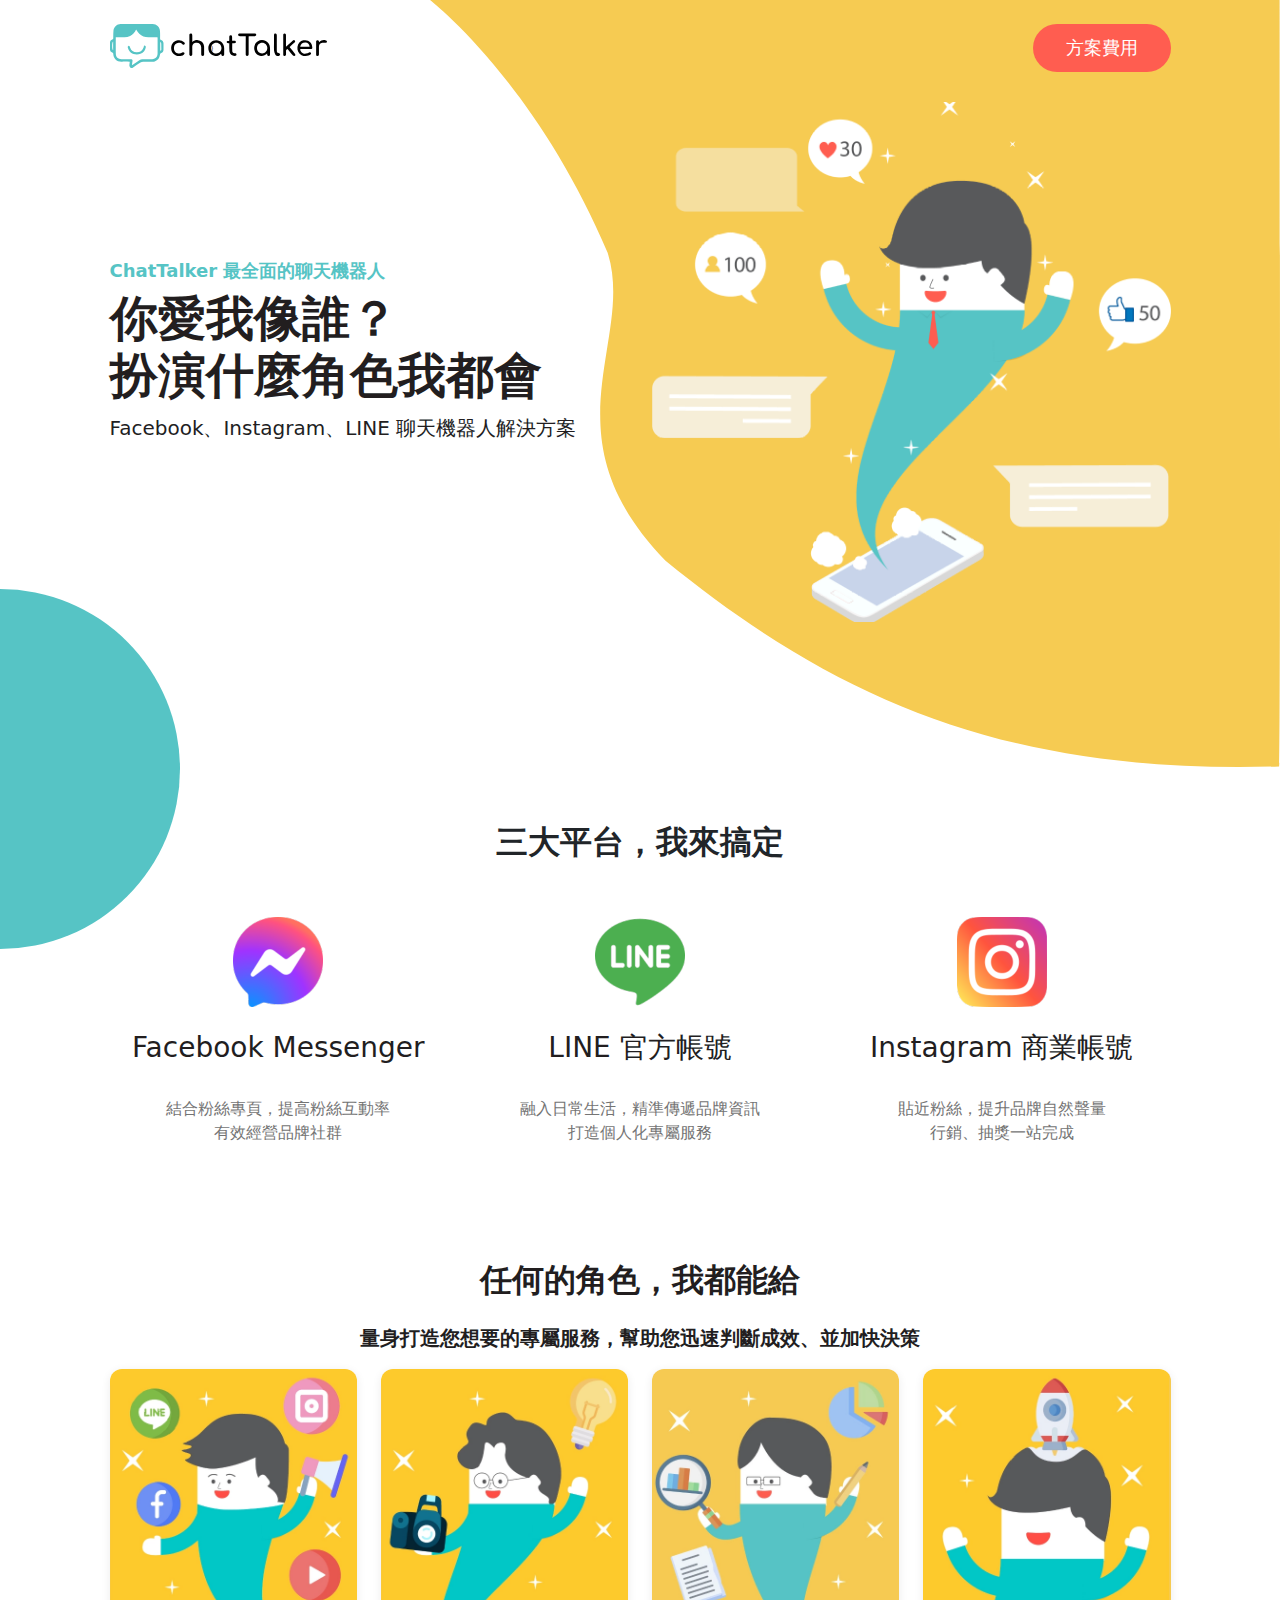
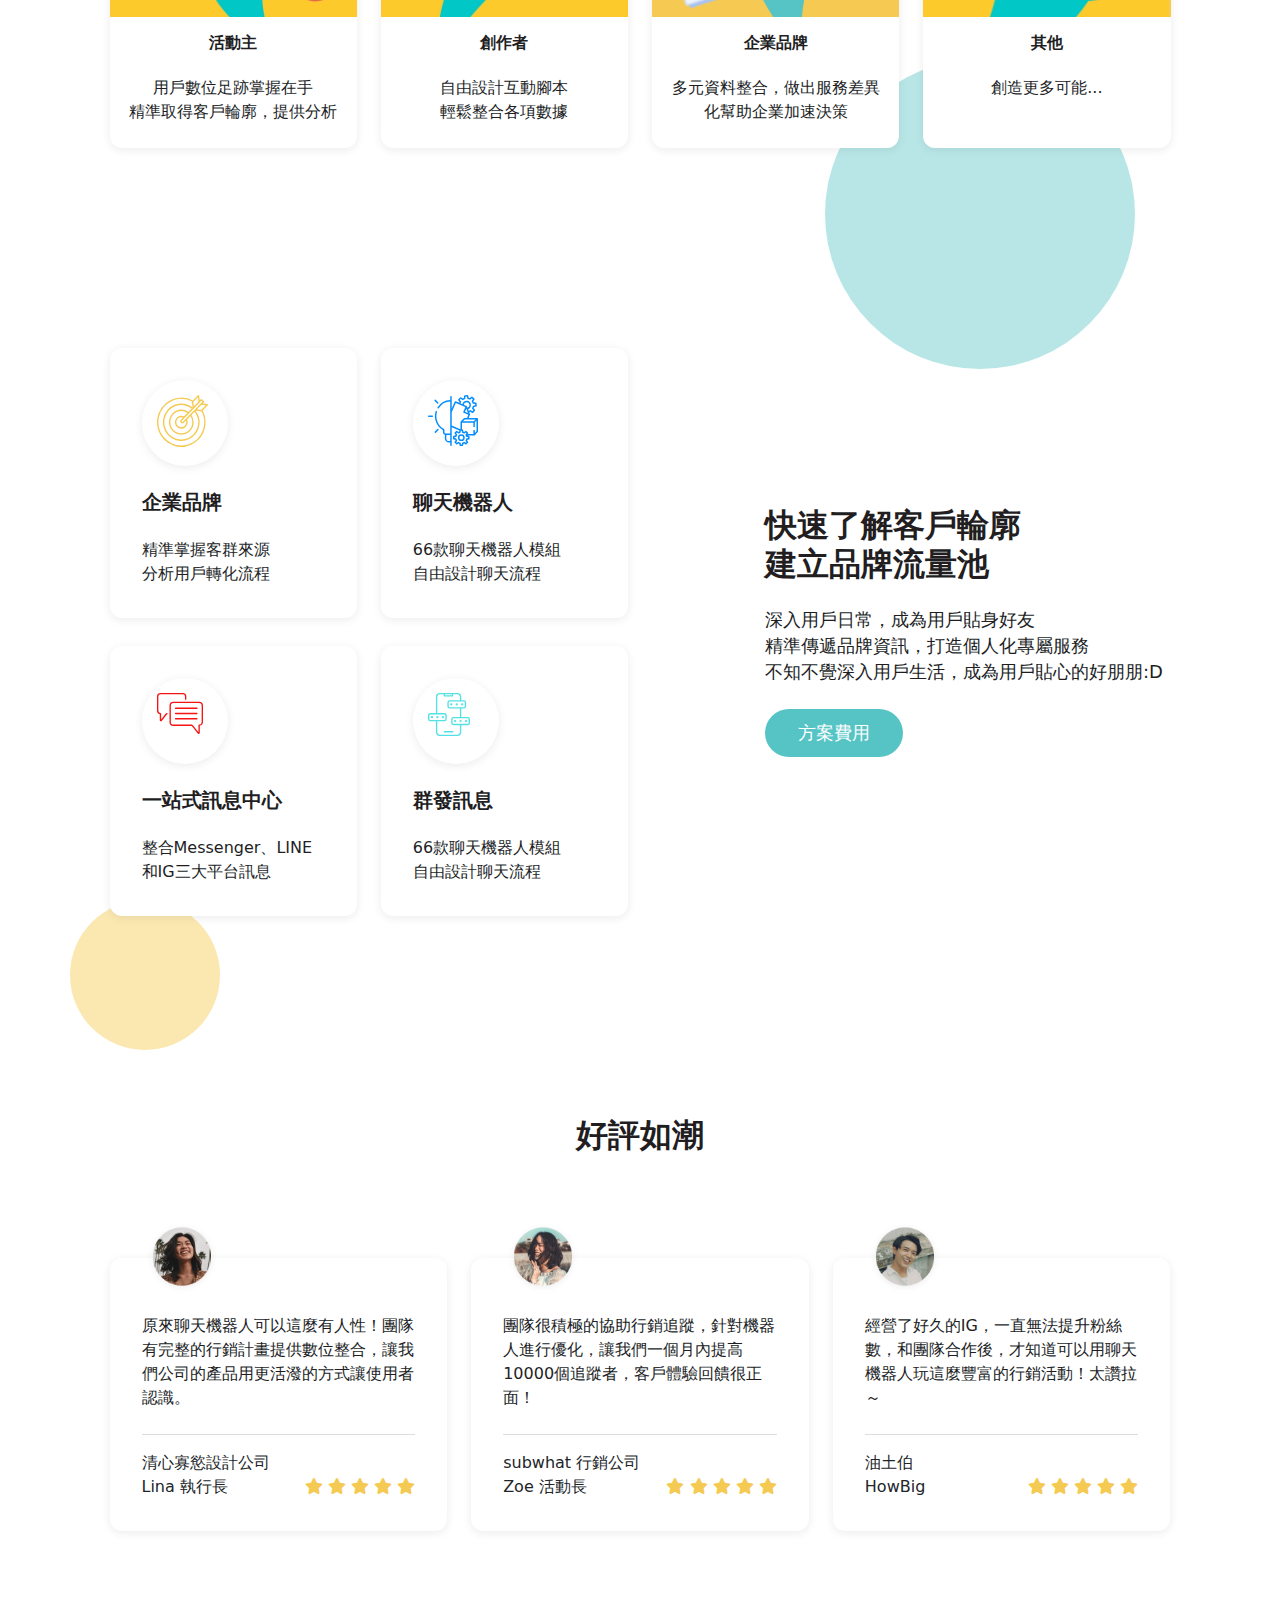
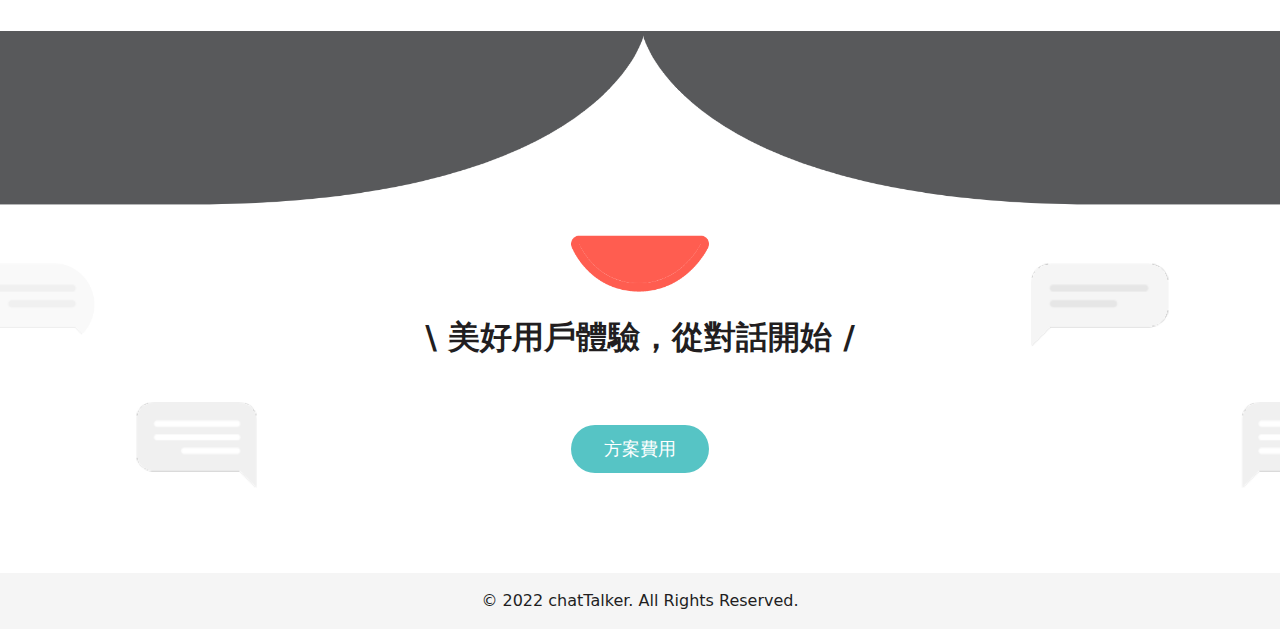
==== commit 76adef3d: "01" ====
--- a/index.html
+++ b/index.html
@@ -5,8 +5,7 @@
     <meta http-equiv="X-UA-Compatible" content="IE=edge">
     <meta name="viewport" content="width=device-width, initial-scale=1.0">
     <title>ChatTalker 最全面的聊天機器人</title>
-    <link rel="stylesheet" href="https://use.fontawesome.com/releases/v5.3.1/css/all.css"
-        integrity="sha384-mzrmE5qonljUremFsqc01SB46JvROS7bZs3IO2EmfFsd15uHvIt+Y8vEf7N7fWAU" crossorigin="anonymous">
+    <link rel="stylesheet" href="https://cdnjs.cloudflare.com/ajax/libs/font-awesome/6.1.1/css/all.min.css">
     <link rel="stylesheet" href="./css/all.css">
 </head>
 
@@ -157,9 +156,75 @@
                 </div>
             </div>
         </section>
-        <section class="evaluation">
-          
-        </section>
+        <section class="evaluation container hero">
+            <h2 class="text-center">好評如潮</h2>
+            <div class="row">
+                <div class="col-lg-4 col-md-6 col-sm-12">
+                    <div class="card">
+                        <img src="./images/review01@2x.png" alt="">
+                        <div class="card-body">
+                            <p>原來聊天機器人可以這麼有人性！團隊有完整的行銷計畫提供數位整合，讓我們公司的產品用更活潑的方式讓使用者認識。</p>
+                            <span>清心寡慾設計公司</span>
+                            <ul class="evaluation-str">
+                                <li>Lina 執行長</li>
+                                <li>
+                                    <i class="fa-solid fa-star"></i>
+                                    <i class="fa-solid fa-star"></i>
+                                    <i class="fa-solid fa-star"></i>
+                                    <i class="fa-solid fa-star"></i>
+                                    <i class="fa-solid fa-star"></i>
+                                </li>
+                            </ul>
+                        </div>
+                    </div>
+                </div>
+                <div class="col-lg-4 col-md-6 col-sm-12">
+                    <div class="card">
+                        <img src="./images/review02@2x.png" alt="">
+                        <div class="card-body">
+                            <p>團隊很積極的協助行銷追蹤，針對機器人進行優化，讓我們一個月內提高10000個追蹤者，客戶體驗回饋很正面！</p>
+                            <span>subwhat 行銷公司</span>
+                            <ul class="evaluation-str">
+                                <li>Zoe 活動長</li>
+                                <li>
+                                    <i class="fa-solid fa-star"></i>
+                                    <i class="fa-solid fa-star"></i>
+                                    <i class="fa-solid fa-star"></i>
+                                    <i class="fa-solid fa-star"></i>
+                                    <i class="fa-solid fa-star"></i>
+                                </li>
+                            </ul>
+                        </div>
+                    </div>
+                </div>
+                <div class="col-lg-4 col-md-6 col-sm-12">
+                    <div class="card">
+                        <img src="./images/review03@2x.png" alt="">
+                        <div class="card-body">
+                            <p>經營了好久的IG，一直無法提升粉絲數，和團隊合作後，才知道可以用聊天機器人玩這麼豐富的行銷活動！太讚拉～</p>
+                            <span>油土伯</span>
+                            <ul class="evaluation-str">
+                                <li>HowBig</li>
+                                <li>
+                                    <i class="fa-solid fa-star"></i>
+                                    <i class="fa-solid fa-star"></i>
+                                    <i class="fa-solid fa-star"></i>
+                                    <i class="fa-solid fa-star"></i>
+                                    <i class="fa-solid fa-star"></i>
+                                </li>
+                            </ul>
+                        </div>
+                    </div>
+                </div>
+            </div>
+        </section>
+        <footer>
+            <div class="container text-center">
+                <p>\ 美好用戶體驗，從對話開始 /</p>
+                <a href="pricing.html" class="btn btn-theme" alt="方案費用">方案費用</a>
+            </div>
+            <div class="copyright">© 2022 chatTalker. All Rights Reserved.</div>
+        </footer>
     </div>
 
 </body>
--- a/css/all.css
+++ b/css/all.css
@@ -13643,6 +13643,12 @@
   color: #fff;
 }
 
+ul,
+li {
+  padding: 0;
+  margin: 0;
+}
+
 a:hover {
   color: #fff;
 }
@@ -13805,4 +13811,63 @@
   line-height: 26px;
   padding-top: 16px;
   margin-bottom: 24px;
+}
+
+.evaluation h2 {
+  color: #221E1F;
+  font-weight: bold;
+  font-size: 32px;
+  margin-bottom: 104px;
+}
+.evaluation .card {
+  padding: 32px;
+  position: relative;
+}
+.evaluation .card p {
+  color: #221E1F;
+  padding-top: 24px;
+  padding-bottom: 24px;
+  border-bottom: 1px solid #dddddd;
+}
+.evaluation .card img {
+  display: block;
+  position: absolute;
+  top: -40px;
+  left: 32px;
+  width: 80px;
+  height: 80px;
+}
+.evaluation .evaluation-str {
+  display: -webkit-box;
+  display: -ms-flexbox;
+  display: flex;
+  -webkit-box-pack: justify;
+      -ms-flex-pack: justify;
+          justify-content: space-between;
+}
+.evaluation .evaluation-str i {
+  color: #F5CA52;
+}
+
+footer {
+  background-image: url(../images/footer_bg.png);
+  background-position: top center;
+  background-size: cover;
+  background-repeat: no-repeat;
+  color: #221E1F;
+}
+footer p {
+  font-size: 32px;
+  font-weight: bold;
+  padding-bottom: 48px;
+}
+footer .container {
+  padding-top: 22%;
+  padding-bottom: 100px;
+}
+footer .copyright {
+  background-color: #F5F5F5;
+  text-align: center;
+  font-size: 16px;
+  padding: 16px 0;
 }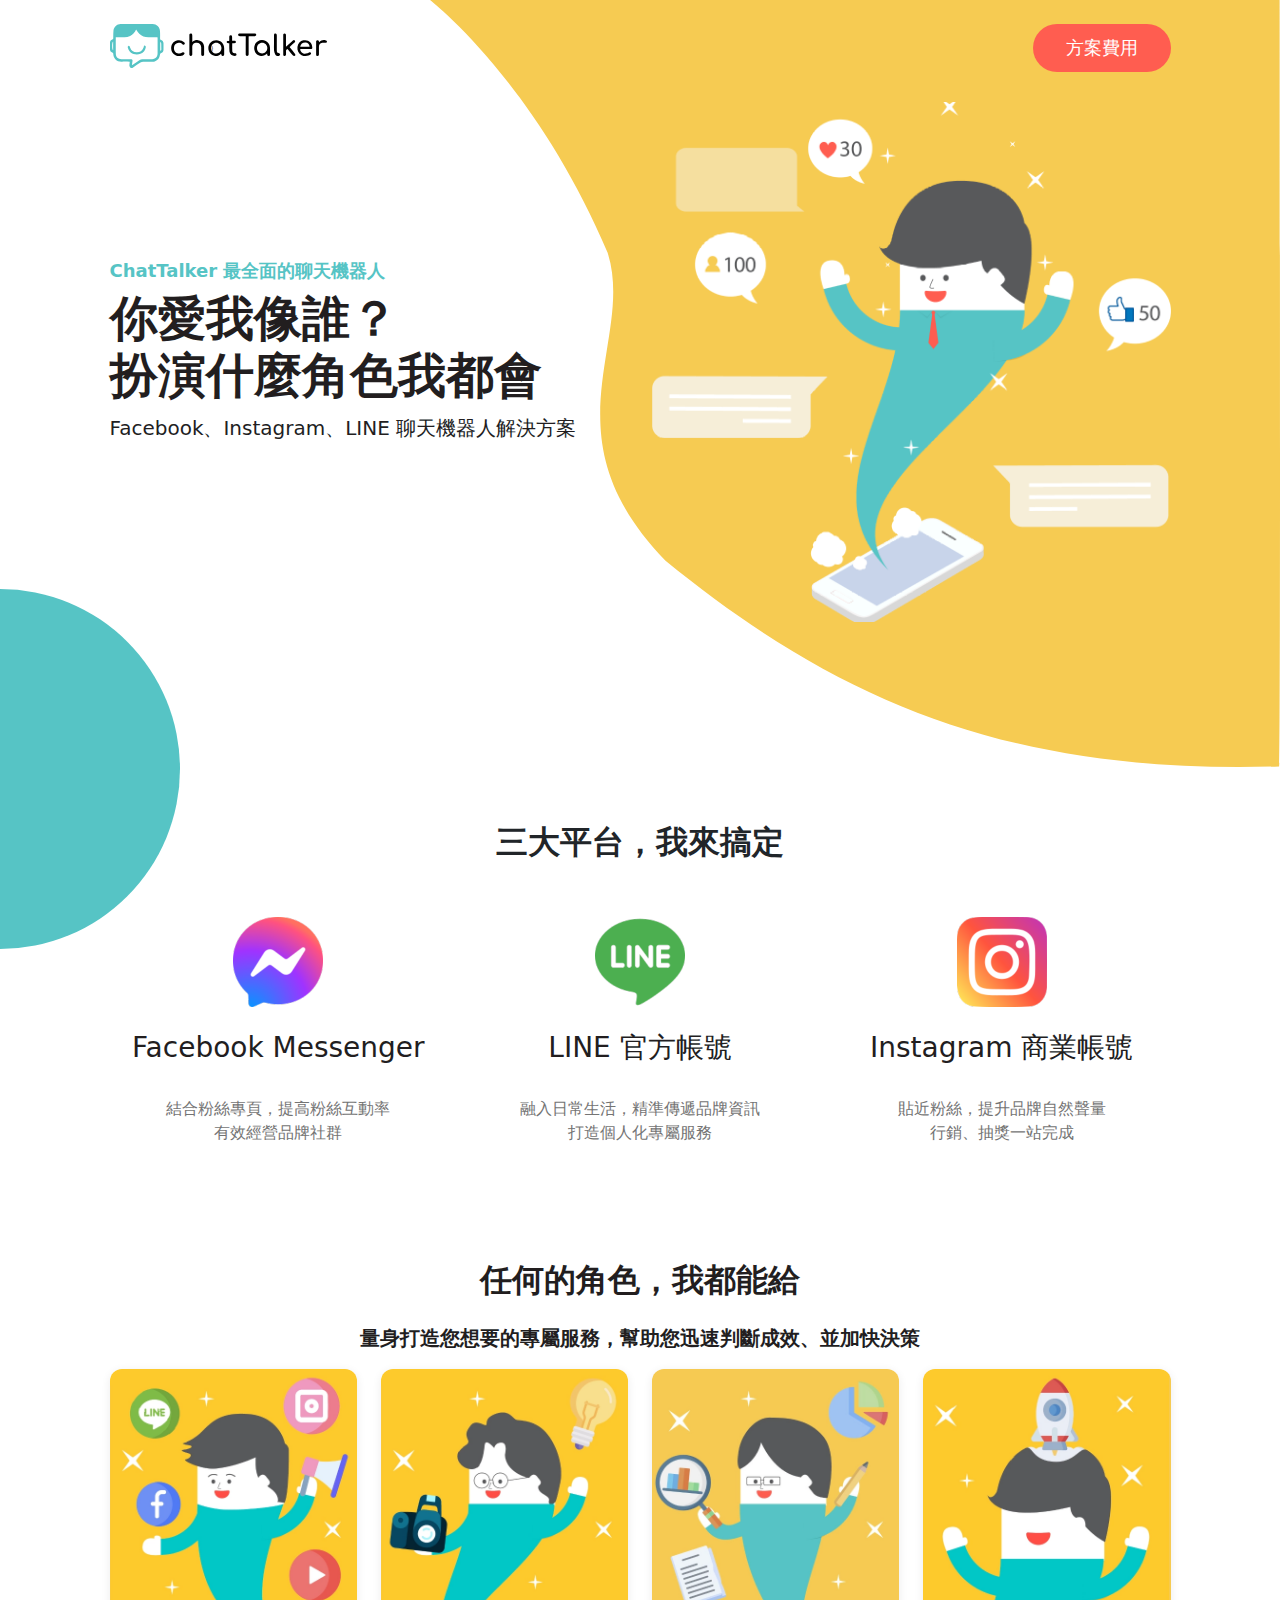
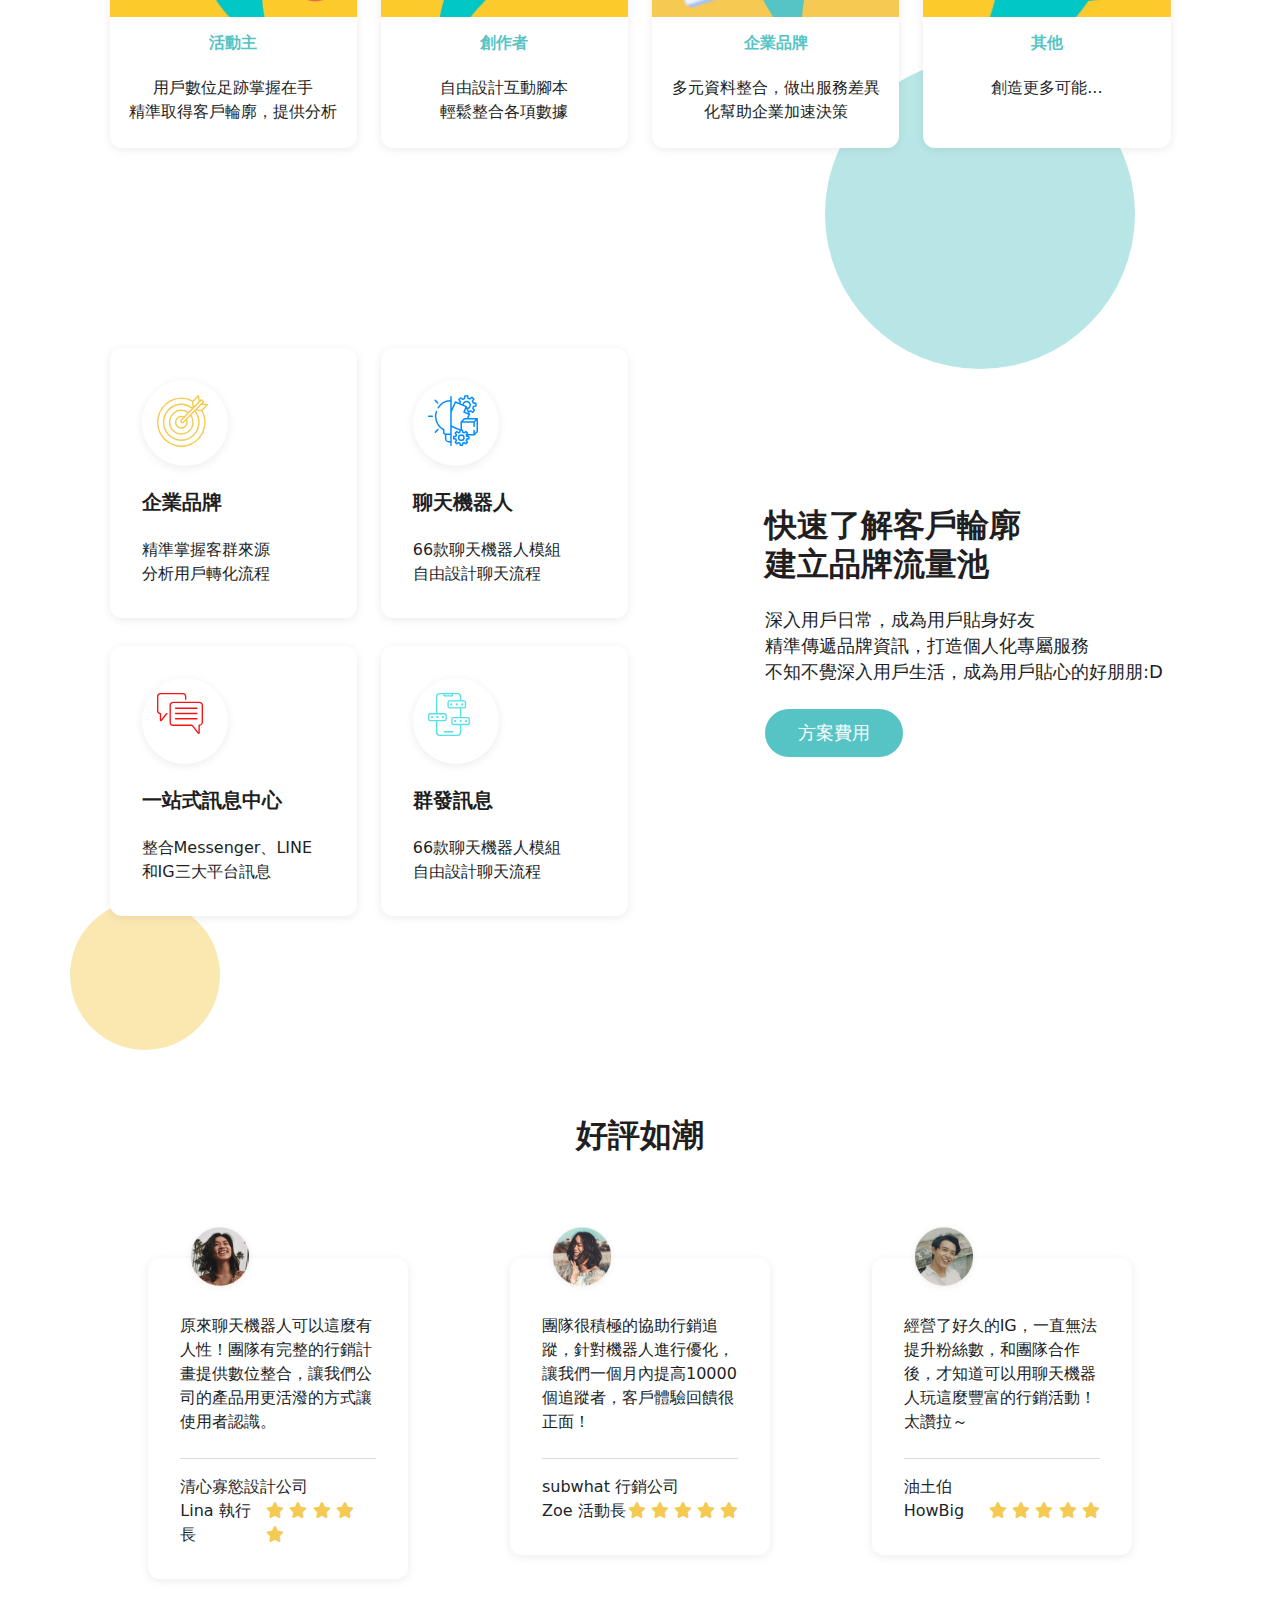
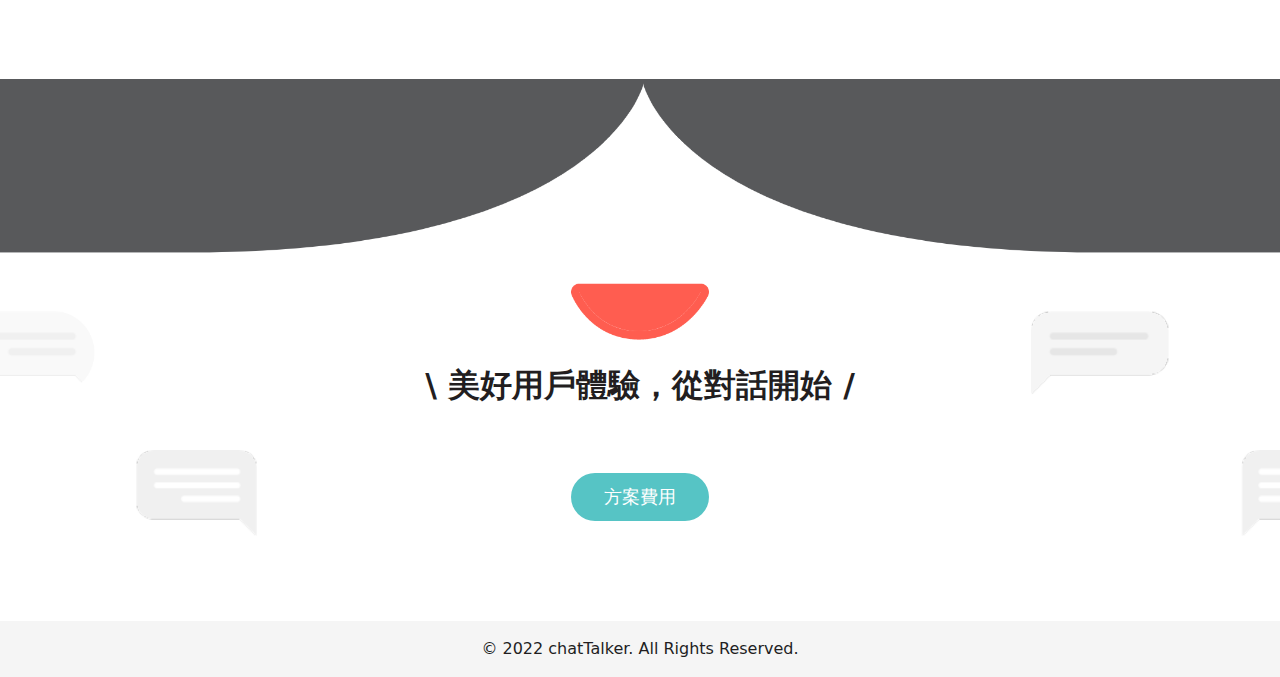
==== commit a0942d4d: "01" ====
--- a/index.html
+++ b/index.html
@@ -99,7 +99,7 @@
             <div class="row hero">
                 <div class="col-lg-6 col-md-12">
                     <ul class="service-item row">
-                        <li class="col-lg-6 col-md-12">
+                        <li class="col-lg-6 col-md-6 col-sm-12">
                             <div class="card">
                                 <div class="round">
                                     <img src="./images/service01.svg" alt="">
@@ -110,7 +110,7 @@
                                 </div>
                             </div>
                         </li>
-                        <li class="col-lg-6 col-md-12">
+                        <li class="col-lg-6 col-md-6 col-sm-12">
                             <div class="card">
                                 <div class="round">
                                     <img src="./images/service02.svg" alt="">
@@ -121,7 +121,7 @@
                                 </div>
                             </div>
                         </li>
-                        <li class="col-lg-6 col-md-12">
+                        <li class="col-lg-6 col-md-6 col-sm-12">
                             <div class="card">
                                 <div class="round">
                                     <img src="./images/service03.svg" alt="">
@@ -132,7 +132,7 @@
                                 </div>
                             </div>
                         </li>
-                        <li class="col-lg-6 col-md-12">
+                        <li class="col-lg-6 col-md-6 col-sm-12">
                             <div class="card">
                                 <div class="round">
                                     <img src="./images/service04.svg" alt="">
@@ -229,7 +229,6 @@
 
 </body>
 <script src="js/jquery-3.6.0.min.js"></script>
-<script src="js/owl.carousel.min.js"></script>
 <script src="https://cdn.jsdelivr.net/npm/bootstrap@5.1.1/dist/js/bootstrap.bundle.min.js"
     integrity="sha384-/bQdsTh/da6pkI1MST/rWKFNjaCP5gBSY4sEBT38Q/9RBh9AH40zEOg7Hlq2THRZ"
     crossorigin="anonymous"></script>
--- a/css/all.css
+++ b/css/all.css
@@ -13666,10 +13666,26 @@
   padding-bottom: 100px;
 }
 
+@media (max-width: 768px) {
+  .hero {
+    padding-top: 60px;
+    padding-bottom: 60px;
+  }
+}
 .container {
   max-width: 1085px;
 }
 
+.card {
+  max-width: 260px;
+  margin: 0 auto;
+}
+
+@media (max-width: 992px) {
+  .card {
+    margin-bottom: 24px;
+  }
+}
 .wrapper {
   background-image: url(../images/bg_yellow.svg), url(../images/Ellipse3.svg), url(../images/Ellipse18.svg), url(../images/Ellipse19.svg);
   background-position: right top, -180px 589px, 85% 1659px, 70px 2500px;
@@ -13677,6 +13693,19 @@
   background-size: 850px, 360px, 310px, 150px;
 }
 
+@media (max-width: 768px) {
+  .wrapper {
+    background: none;
+  }
+}
+@media (max-width: 768px) {
+  .wrapper {
+    background-image: url(../images/path157.svg), url(../images/Ellipse3.svg);
+    background-position: center 450px, -80px 820px;
+    background-repeat: no-repeat;
+    background-size: 100%, 135px, 153px;
+  }
+}
 header {
   display: -webkit-box;
   display: -ms-flexbox;
@@ -13692,13 +13721,39 @@
   height: 40px;
 }
 
+@media (max-width: 768px) {
+  header {
+    padding-bottom: 16px;
+  }
+
+  header h1 {
+    width: 130px;
+    padding-top: 12px;
+  }
+
+  header img {
+    width: 130.84px;
+    height: 24px;
+  }
+}
 main .row {
   height: 534px;
   padding-top: 30px;
   margin-bottom: 217px;
 }
+@media (max-width: 768px) {
+  main .row {
+    padding-top: 32px;
+    border-top: 2px solid #FFD153;
+  }
+}
 main .row .title_text {
   margin-top: 158px;
+}
+@media (max-width: 768px) {
+  main .row .title_text {
+    margin-top: 0;
+  }
 }
 main .row img {
   max-width: 532px;
@@ -13710,14 +13765,29 @@
   color: #56C4C5;
   font-weight: bold;
 }
+@media (max-width: 768px) {
+  main .row h3 {
+    font-size: 16px;
+  }
+}
 main .row h2 {
   font-size: 48px;
   color: #221E1F;
   font-weight: bold;
 }
+@media (max-width: 768px) {
+  main .row h2 {
+    font-size: 32px;
+  }
+}
 main .row p {
   color: #221E1F;
   font-size: 20px;
+}
+@media (max-width: 768px) {
+  main .row p {
+    font-size: 16px;
+  }
 }
 
 .contact .row {
@@ -13731,14 +13801,30 @@
   padding-top: 24px;
   color: #221E1F;
 }
+@media (max-width: 768px) {
+  .contact .row h3 {
+    font-size: 18px;
+  }
+}
 .contact .row p {
   text-align: center;
   padding-top: 24px;
   color: #747474;
 }
+@media (max-width: 768px) {
+  .contact .row p {
+    font-size: 16px;
+  }
+}
 .contact .row img {
   width: 90px;
   height: 90px;
+}
+@media (max-width: 768px) {
+  .contact .row img {
+    width: 60px;
+    height: 60px;
+  }
 }
 
 .role .card {
@@ -13753,16 +13839,25 @@
   font-size: 32px;
   font-weight: bold;
 }
+@media (max-width: 768px) {
+  .role .role_title {
+    font-size: 28px;
+  }
+}
 .role .role_para {
   font-size: 20px;
   color: #221E1F;
   font-weight: bold;
 }
+@media (max-width: 768px) {
+  .role .role_para {
+    font-size: 18px;
+  }
+}
 .role h5 {
   font-size: 16px;
   color: #56C4C5;
   font-weight: bold;
-  color: #221E1F;
 }
 .role p {
   color: #221E1F;
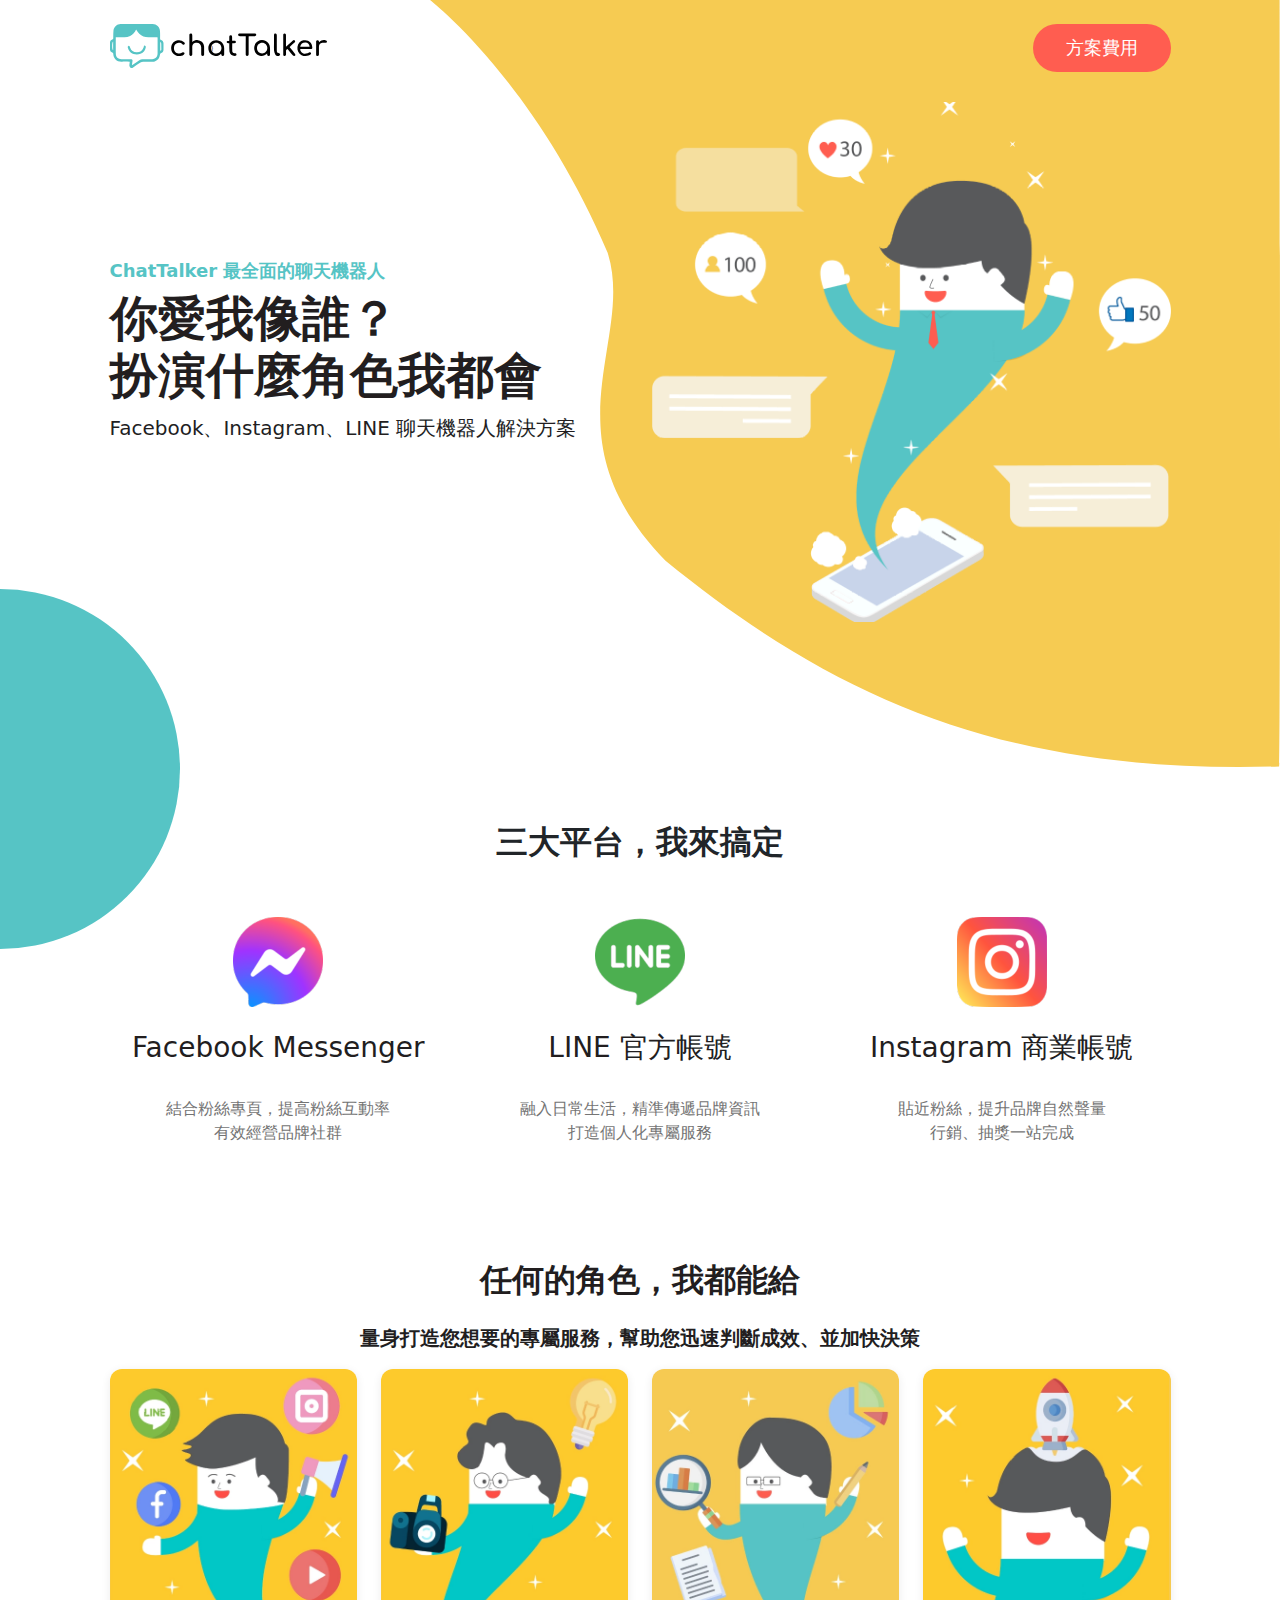
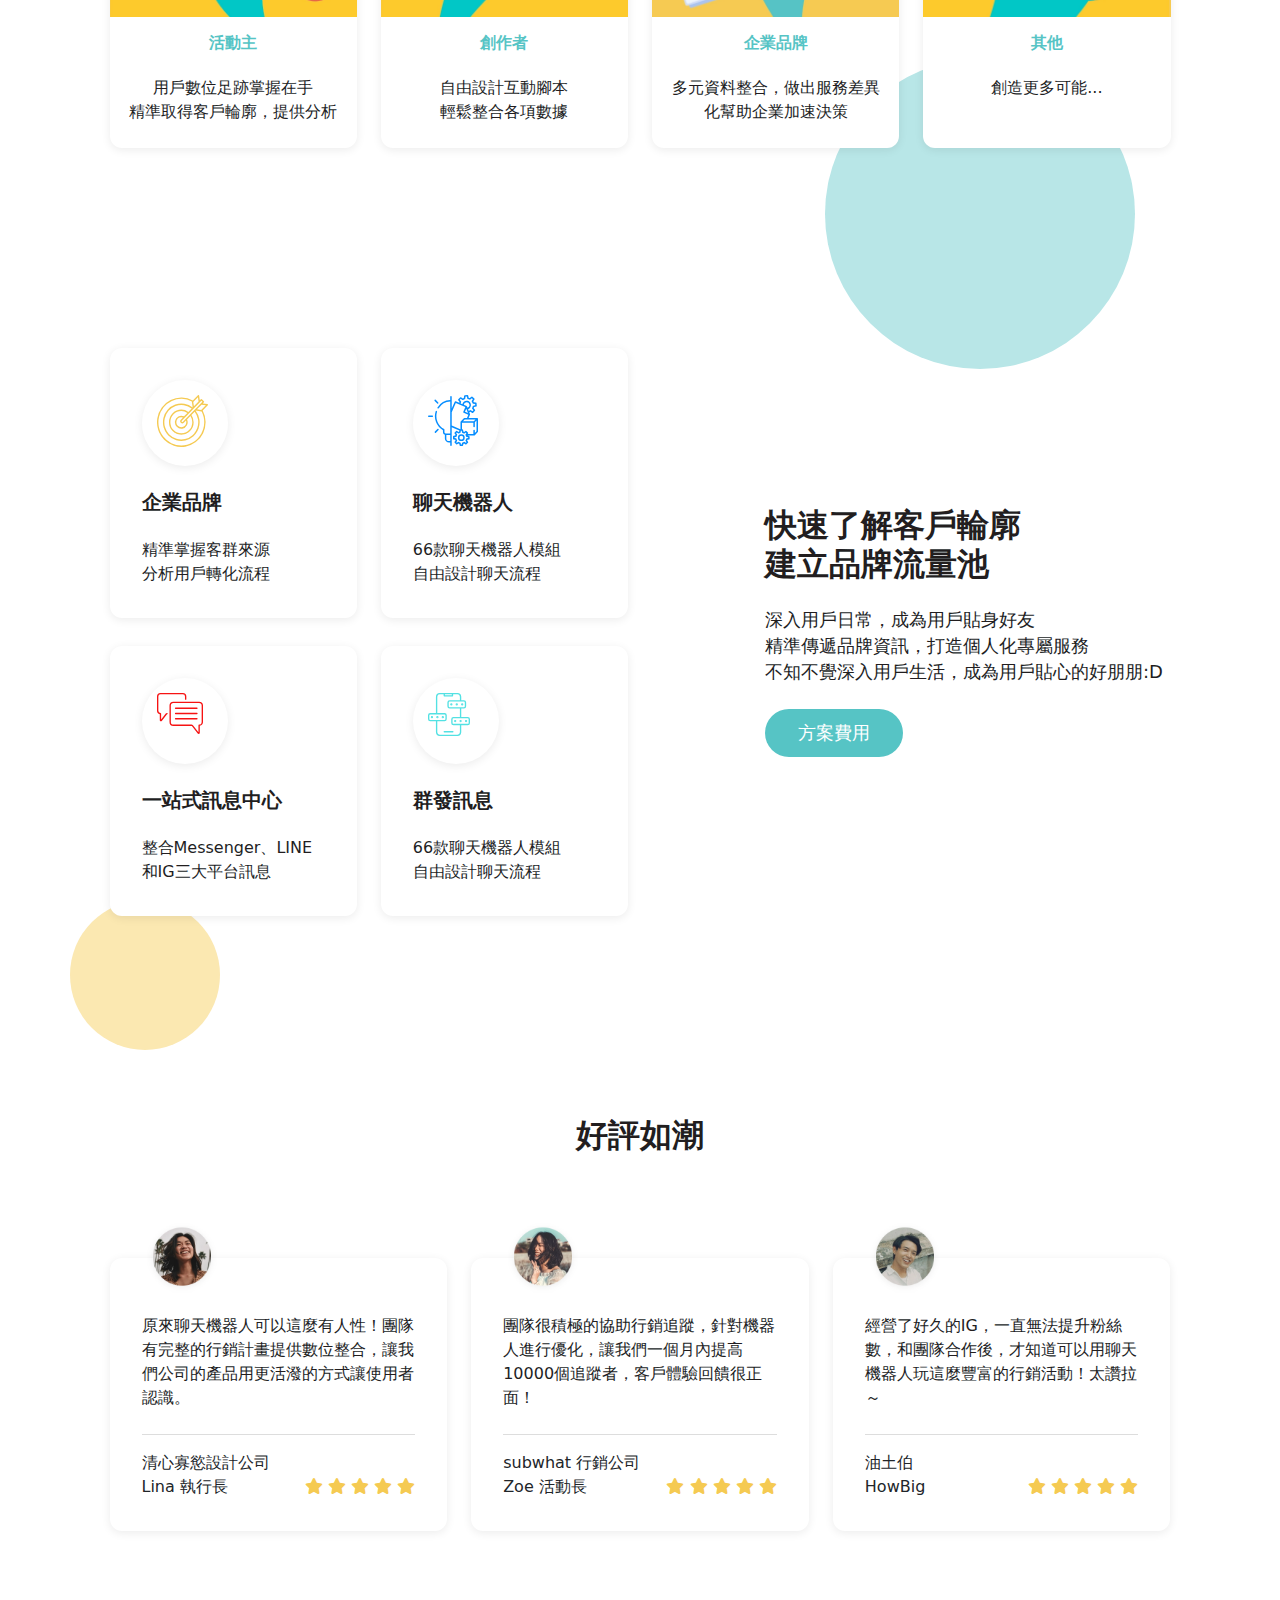
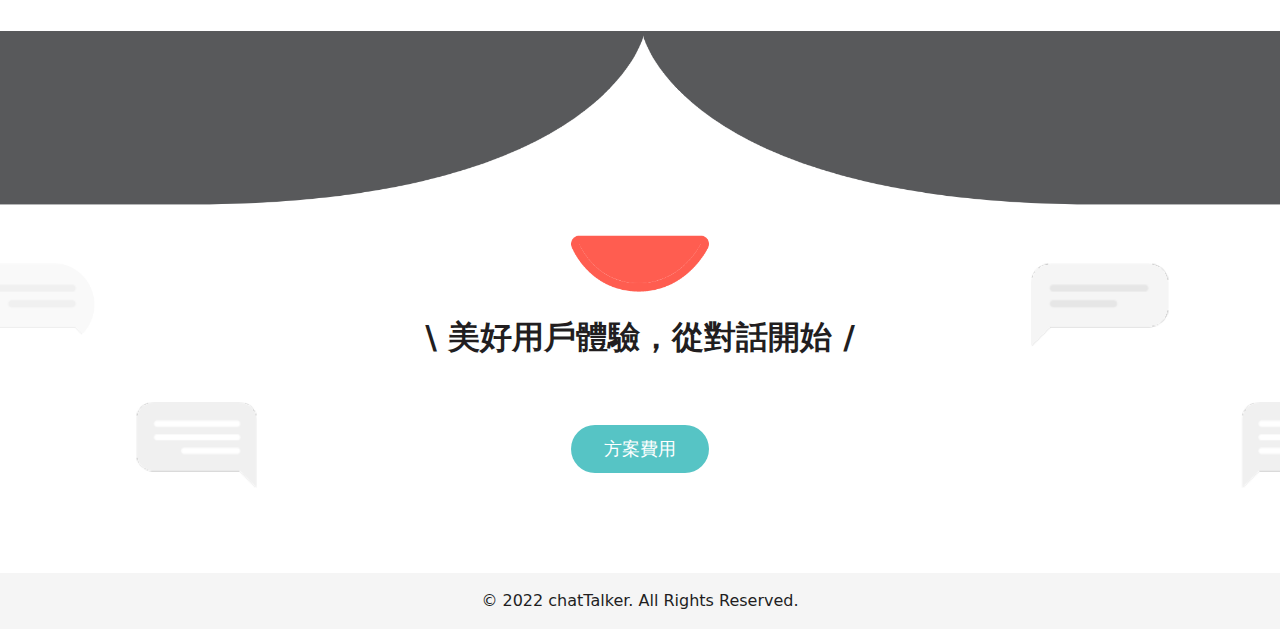
==== commit e95e7798: "01" ====
--- a/index.html
+++ b/index.html
@@ -17,7 +17,7 @@
                     <img src="./images/logo.svg" alt="ChatTalker">
                 </a>
             </h1>
-            <a href="#" class="btn btn-red">方案費用</a>
+            <a href="./program.html" class="btn btn-red">方案費用</a>
         </header>
         <main class="container">
             <div class="row">
@@ -99,7 +99,7 @@
             <div class="row hero">
                 <div class="col-lg-6 col-md-12">
                     <ul class="service-item row">
-                        <li class="col-lg-6 col-md-6 col-sm-12">
+                        <li class="col-lg-6 col-md-6 col-sm-12 order-lg-1 order-md-4">
                             <div class="card">
                                 <div class="round">
                                     <img src="./images/service01.svg" alt="">
@@ -110,7 +110,7 @@
                                 </div>
                             </div>
                         </li>
-                        <li class="col-lg-6 col-md-6 col-sm-12">
+                        <li class="col-lg-6 col-md-6 col-sm-12 order-lg-2 order-md-2">
                             <div class="card">
                                 <div class="round">
                                     <img src="./images/service02.svg" alt="">
@@ -121,7 +121,7 @@
                                 </div>
                             </div>
                         </li>
-                        <li class="col-lg-6 col-md-6 col-sm-12">
+                        <li class="col-lg-6 col-md-6 col-sm-12 order-lg-3 order-md-3">
                             <div class="card">
                                 <div class="round">
                                     <img src="./images/service03.svg" alt="">
@@ -132,7 +132,7 @@
                                 </div>
                             </div>
                         </li>
-                        <li class="col-lg-6 col-md-6 col-sm-12">
+                        <li class="col-lg-6 col-md-6 col-sm-12 order-lg-4 order-md-1">
                             <div class="card">
                                 <div class="round">
                                     <img src="./images/service04.svg" alt="">
@@ -152,7 +152,7 @@
                         精準傳遞品牌資訊，打造個人化專屬服務<br>
                         不知不覺深入用戶生活，成為用戶貼心的好朋朋:D
                     </P>
-                    <a href="#" class="btn btn-theme">方案費用</a>
+                    <a href="./program.html" class="btn btn-theme">方案費用</a>
                 </div>
             </div>
         </section>
@@ -221,7 +221,7 @@
         <footer>
             <div class="container text-center">
                 <p>\ 美好用戶體驗，從對話開始 /</p>
-                <a href="pricing.html" class="btn btn-theme" alt="方案費用">方案費用</a>
+                <a href="./program.html" class="btn btn-theme" alt="方案費用">方案費用</a>
             </div>
             <div class="copyright">© 2022 chatTalker. All Rights Reserved.</div>
         </footer>
--- a/css/all.css
+++ b/css/all.css
@@ -13676,12 +13676,12 @@
   max-width: 1085px;
 }
 
-.card {
-  max-width: 260px;
-  margin: 0 auto;
-}
-
 @media (max-width: 992px) {
+  .card {
+    max-width: 260px;
+    margin: 0 auto;
+  }
+
   .card {
     margin-bottom: 24px;
   }
@@ -13700,10 +13700,10 @@
 }
 @media (max-width: 768px) {
   .wrapper {
-    background-image: url(../images/path157.svg), url(../images/Ellipse3.svg);
-    background-position: center 450px, -80px 820px;
+    background-image: url(../images/path157.svg), url(../images/Ellipse3.svg), url(../images/Ellipse18.svg), url(../images/Ellipse19.svg);
+    background-position: center 450px, -80px 820px, 300px 3250px, -70px 5200px;
     background-repeat: no-repeat;
-    background-size: 100%, 135px, 153px;
+    background-size: 100%, 135px, 153px, 150px;
   }
 }
 header {
@@ -13866,8 +13866,10 @@
   padding-right: 16px;
 }
 
-.service .service-item li:nth-child(1), .service .service-item li:nth-child(2) {
-  margin-bottom: 28px;
+@media (min-width: 768px) {
+  .service .service-item li:nth-child(1), .service .service-item li:nth-child(2) {
+    margin-bottom: 28px;
+  }
 }
 .service .service-item li .card {
   padding: 32px;
@@ -13906,6 +13908,25 @@
   line-height: 26px;
   padding-top: 16px;
   margin-bottom: 24px;
+}
+@media (max-width: 768px) {
+  .service .row {
+    -webkit-box-orient: vertical;
+    -webkit-box-direction: reverse;
+        -ms-flex-direction: column-reverse;
+            flex-direction: column-reverse;
+  }
+  .service .service-title {
+    text-align: center;
+    padding: 0;
+    font-size: 28px;
+  }
+  .service p {
+    margin-bottom: 16px;
+  }
+  .service a.btn {
+    margin-bottom: 32px;
+  }
 }
 
 .evaluation h2 {
@@ -13956,9 +13977,19 @@
   font-weight: bold;
   padding-bottom: 48px;
 }
+@media (max-width: 768px) {
+  footer p {
+    padding-bottom: 24px;
+  }
+}
 footer .container {
   padding-top: 22%;
   padding-bottom: 100px;
+}
+@media (max-width: 768px) {
+  footer .container {
+    padding-top: 283px;
+  }
 }
 footer .copyright {
   background-color: #F5F5F5;
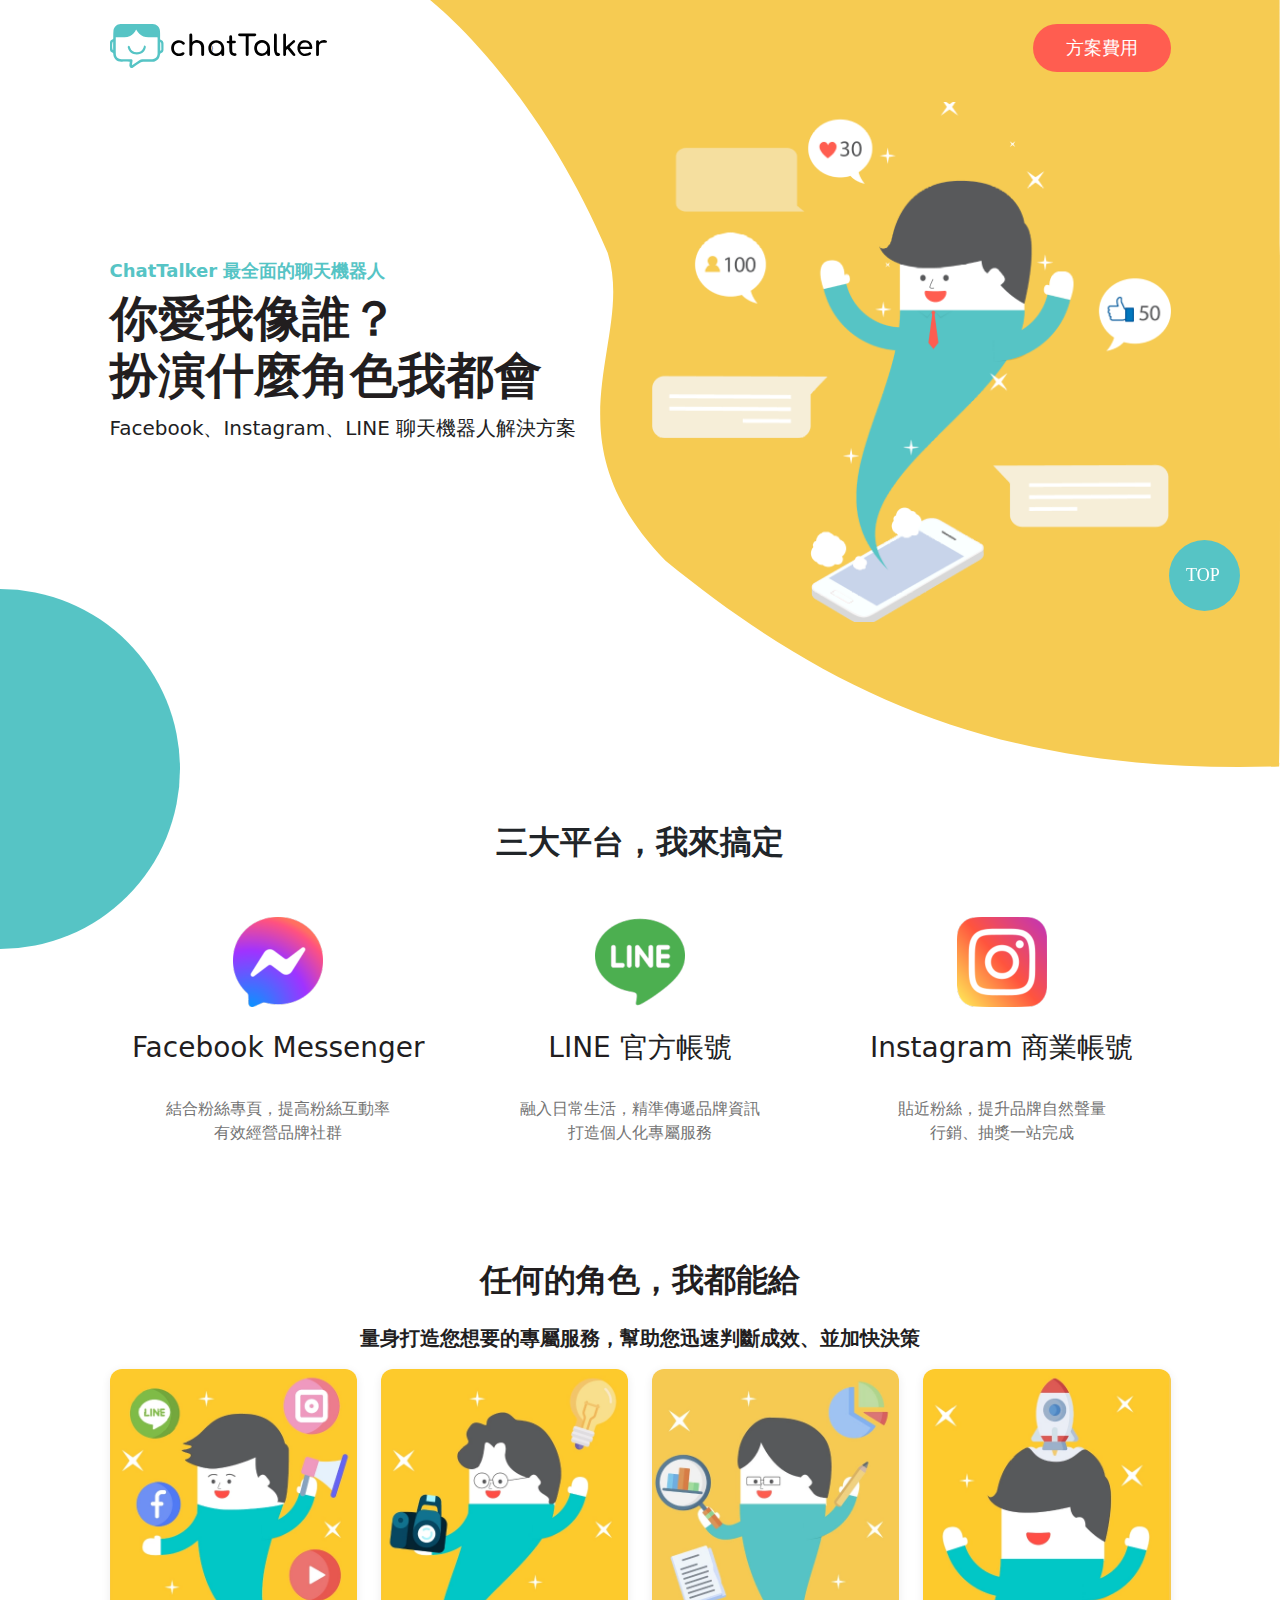
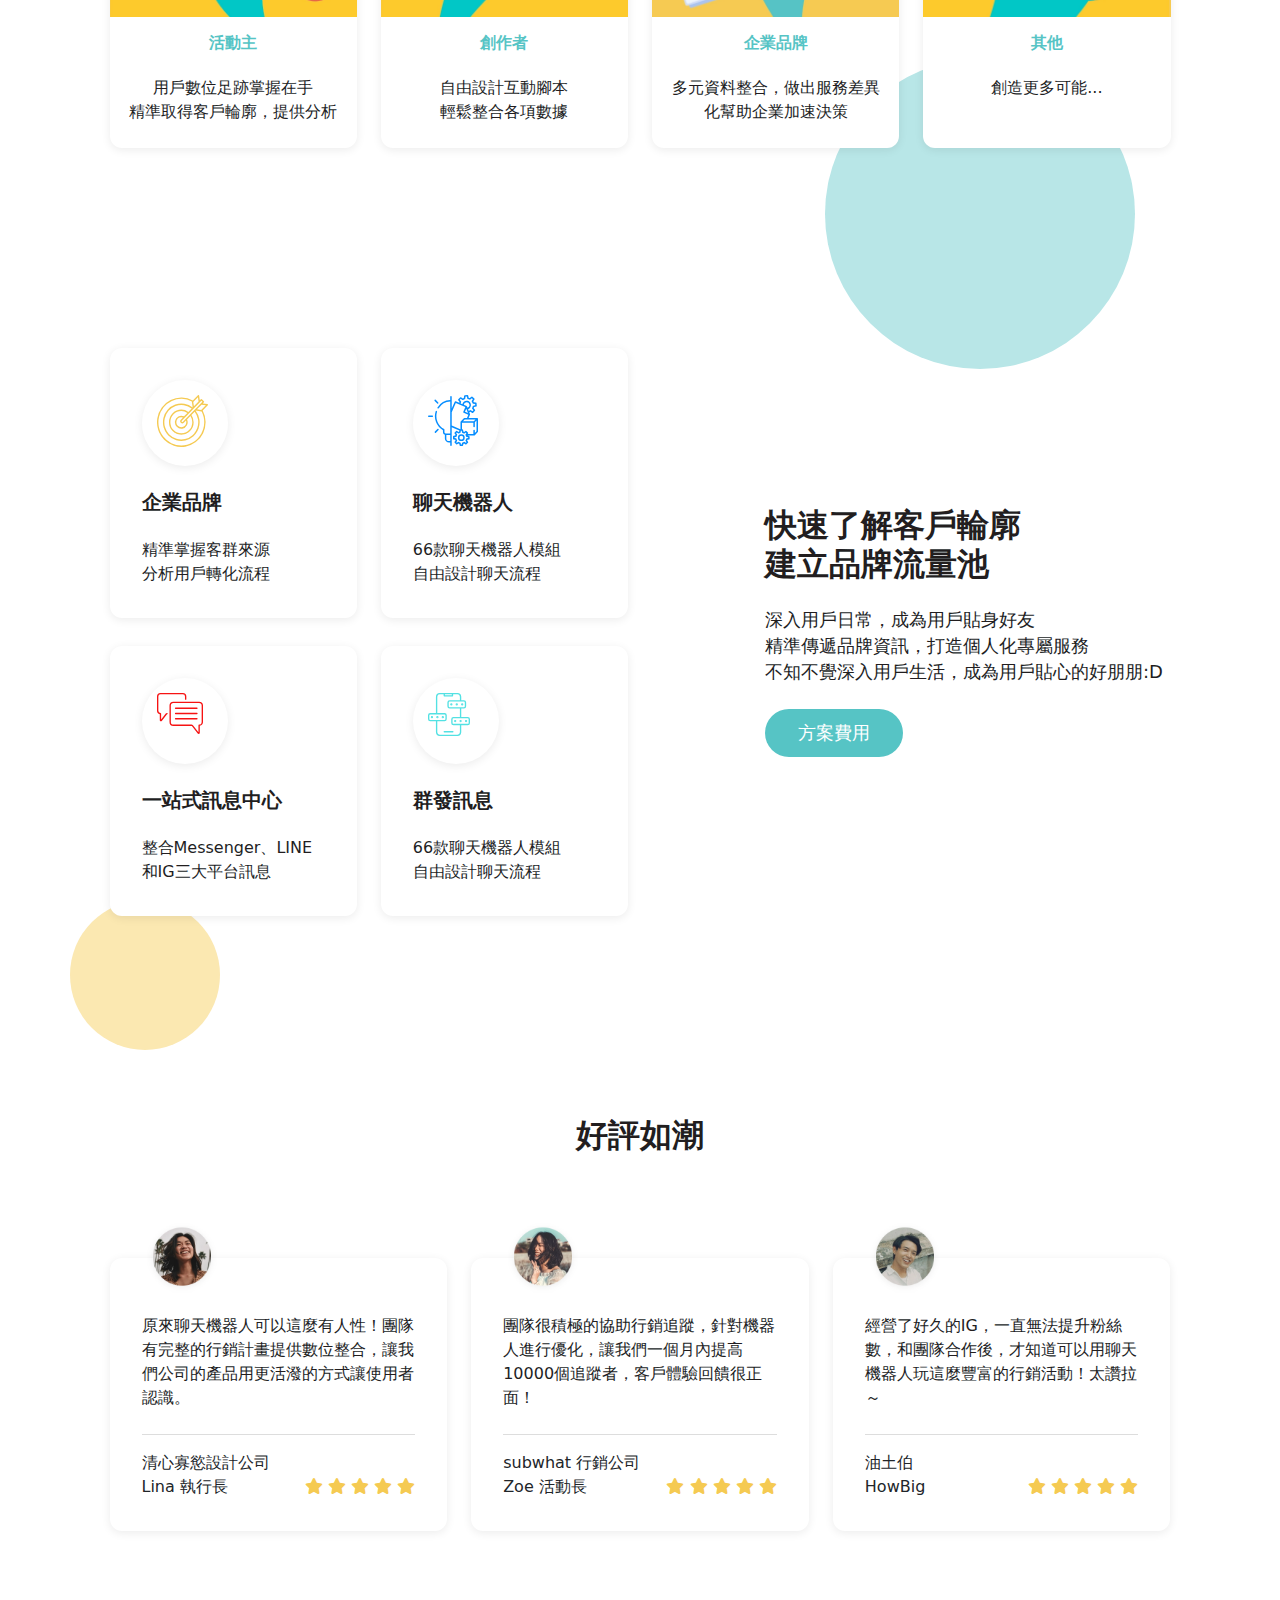
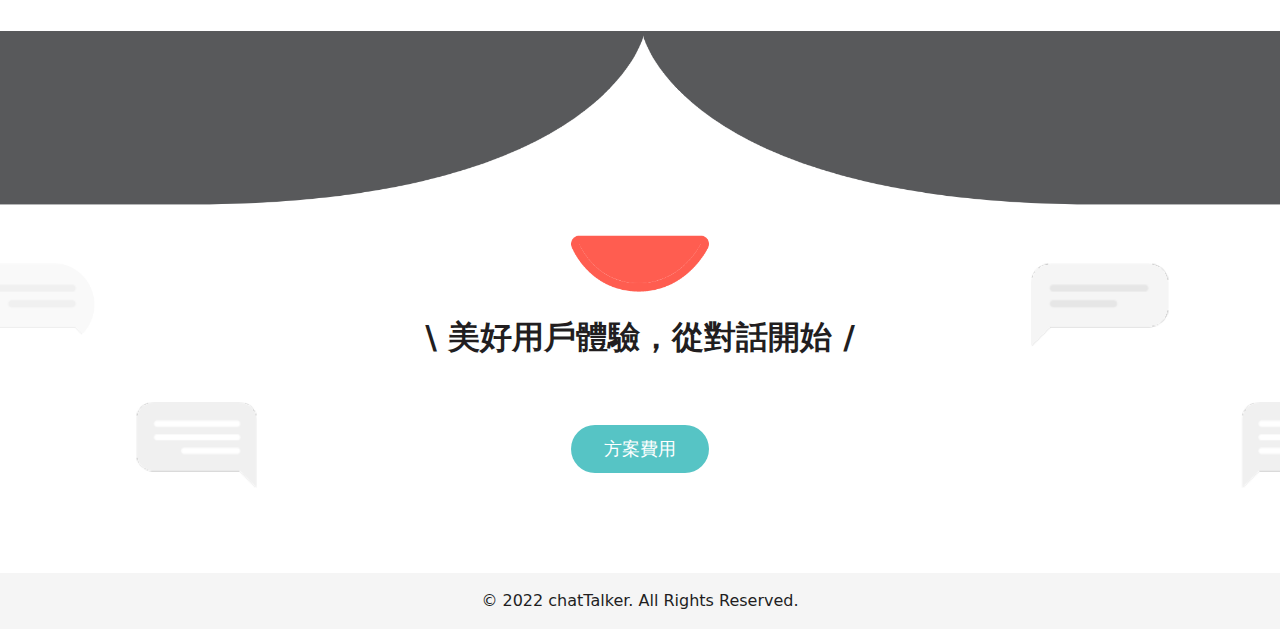
==== commit 347bb79f: "01" ====
--- a/index.html
+++ b/index.html
@@ -9,11 +9,12 @@
     <link rel="stylesheet" href="./css/all.css">
 </head>
 
-<body>
+<body id="index">
+    <img class="top" src="./images/top.svg" alt="top">
     <div class="wrapper">
         <header class="container d-flex">
             <h1>
-                <a href="index.html">
+                <a href="./index.html">
                     <img src="./images/logo.svg" alt="ChatTalker">
                 </a>
             </h1>
@@ -228,12 +229,6 @@
     </div>
 
 </body>
-<script src="js/jquery-3.6.0.min.js"></script>
-<script src="https://cdn.jsdelivr.net/npm/bootstrap@5.1.1/dist/js/bootstrap.bundle.min.js"
-    integrity="sha384-/bQdsTh/da6pkI1MST/rWKFNjaCP5gBSY4sEBT38Q/9RBh9AH40zEOg7Hlq2THRZ"
-    crossorigin="anonymous"></script>
-<script>
-
-</script>
-
+<script src="./js/jquery-3.5.0.min.js"></script>
+<script src="./js/all.js"></script>
 </html>--- a/css/all.css
+++ b/css/all.css
@@ -2630,7 +2630,6 @@
   border-width: 0;
   border-inline-end-width: 1px;
   border-radius: 0;
-  -webkit-transition: color 0.15s ease-in-out, background-color 0.15s ease-in-out, border-color 0.15s ease-in-out, box-shadow 0.15s ease-in-out;
   -webkit-transition: color 0.15s ease-in-out, background-color 0.15s ease-in-out, border-color 0.15s ease-in-out, -webkit-box-shadow 0.15s ease-in-out;
   transition: color 0.15s ease-in-out, background-color 0.15s ease-in-out, border-color 0.15s ease-in-out, -webkit-box-shadow 0.15s ease-in-out;
   transition: color 0.15s ease-in-out, background-color 0.15s ease-in-out, border-color 0.15s ease-in-out, box-shadow 0.15s ease-in-out;
@@ -2657,6 +2656,7 @@
 }
 
 @media (prefers-reduced-motion: reduce) {
+
   .form-control::-webkit-file-upload-button {
     -webkit-transition: none;
     transition: none;
@@ -2667,6 +2667,7 @@
     transition: none;
   }
 }
+
 .form-control:hover:not(:disabled):not([readonly])::-webkit-file-upload-button {
   background-color: #dde0e3;
 }
@@ -2872,7 +2873,6 @@
   -moz-appearance: none;
   appearance: none;
   -webkit-print-color-adjust: exact;
-  color-adjust: exact;
   print-color-adjust: exact;
 }
 
@@ -3371,7 +3371,7 @@
 }
 
 .was-validated .form-control-color:valid, .form-control-color.is-valid {
-  width: calc(3rem + calc(1.5em + 0.75rem));
+  width: calc(3rem + 1.5em + 0.75rem);
 }
 
 .was-validated .form-check-input:valid, .form-check-input.is-valid {
@@ -3474,7 +3474,7 @@
 }
 
 .was-validated .form-control-color:invalid, .form-control-color.is-invalid {
-  width: calc(3rem + calc(1.5em + 0.75rem));
+  width: calc(3rem + 1.5em + 0.75rem);
 }
 
 .was-validated .form-check-input:invalid, .form-check-input.is-invalid {
@@ -5188,8 +5188,8 @@
   background-clip: border-box;
   /* border: var(--bs-card-border-width) solid var(--bs-card-border-color); */
   /* border-radius: var(--bs-card-border-radius); */
-  -webkit-box-shadow: 0px 2px 10px #00000014;
-          box-shadow: 0px 2px 10px #00000014;
+  -webkit-box-shadow: 0px 2px 10px rgba(0, 0, 0, 0.0784313725);
+          box-shadow: 0px 2px 10px rgba(0, 0, 0, 0.0784313725);
   border-radius: 12px;
 }
 
@@ -13661,6 +13661,10 @@
   background-color: #56C4C5;
 }
 
+.bg-grey {
+  background-color: #F5F5F5;
+}
+
 .hero {
   padding-top: 100px;
   padding-bottom: 100px;
@@ -13677,16 +13681,24 @@
 }
 
 @media (max-width: 992px) {
-  .card {
+  #index .card {
     max-width: 260px;
     margin: 0 auto;
   }
 
-  .card {
+  #index .card {
     margin-bottom: 24px;
   }
 }
-.wrapper {
+.top {
+  position: fixed;
+  right: 40px;
+  top: 60vh;
+  cursor: pointer !important;
+  z-index: 10;
+}
+
+#index .wrapper {
   background-image: url(../images/bg_yellow.svg), url(../images/Ellipse3.svg), url(../images/Ellipse18.svg), url(../images/Ellipse19.svg);
   background-position: right top, -180px 589px, 85% 1659px, 70px 2500px;
   background-repeat: no-repeat;
@@ -13694,12 +13706,12 @@
 }
 
 @media (max-width: 768px) {
-  .wrapper {
+  #index .wrapper {
     background: none;
   }
 }
 @media (max-width: 768px) {
-  .wrapper {
+  #index .wrapper {
     background-image: url(../images/path157.svg), url(../images/Ellipse3.svg), url(../images/Ellipse18.svg), url(../images/Ellipse19.svg);
     background-position: center 450px, -80px 820px, 300px 3250px, -70px 5200px;
     background-repeat: no-repeat;
@@ -13736,130 +13748,130 @@
     height: 24px;
   }
 }
-main .row {
+#index main .row {
   height: 534px;
   padding-top: 30px;
   margin-bottom: 217px;
 }
 @media (max-width: 768px) {
-  main .row {
+  #index main .row {
     padding-top: 32px;
     border-top: 2px solid #FFD153;
   }
 }
-main .row .title_text {
+#index main .row .title_text {
   margin-top: 158px;
 }
 @media (max-width: 768px) {
-  main .row .title_text {
+  #index main .row .title_text {
     margin-top: 0;
   }
 }
-main .row img {
+#index main .row img {
   max-width: 532px;
   height: auto;
   width: 100%;
 }
-main .row h3 {
+#index main .row h3 {
   font-size: 18px;
   color: #56C4C5;
   font-weight: bold;
 }
 @media (max-width: 768px) {
-  main .row h3 {
+  #index main .row h3 {
     font-size: 16px;
   }
 }
-main .row h2 {
+#index main .row h2 {
   font-size: 48px;
   color: #221E1F;
   font-weight: bold;
 }
 @media (max-width: 768px) {
-  main .row h2 {
+  #index main .row h2 {
     font-size: 32px;
   }
 }
-main .row p {
+#index main .row p {
   color: #221E1F;
   font-size: 20px;
 }
 @media (max-width: 768px) {
-  main .row p {
+  #index main .row p {
     font-size: 16px;
   }
 }
 
-.contact .row {
+#index .contact .row {
   padding-top: 48px;
 }
-.contact .row ul li {
+#index .contact .row ul li {
   text-align: center;
 }
-.contact .row h3 {
+#index .contact .row h3 {
   text-align: center;
   padding-top: 24px;
   color: #221E1F;
 }
 @media (max-width: 768px) {
-  .contact .row h3 {
+  #index .contact .row h3 {
     font-size: 18px;
   }
 }
-.contact .row p {
+#index .contact .row p {
   text-align: center;
   padding-top: 24px;
   color: #747474;
 }
 @media (max-width: 768px) {
-  .contact .row p {
+  #index .contact .row p {
     font-size: 16px;
   }
 }
-.contact .row img {
+#index .contact .row img {
   width: 90px;
   height: 90px;
 }
 @media (max-width: 768px) {
-  .contact .row img {
+  #index .contact .row img {
     width: 60px;
     height: 60px;
   }
 }
 
-.role .card {
+#index .role .card {
   overflow: hidden;
 }
-.role .card .card-body {
+#index .role .card .card-body {
   padding-top: 16px;
   padding-bottom: 24px;
 }
-.role .role_title {
+#index .role .role_title {
   color: #221E1F;
   font-size: 32px;
   font-weight: bold;
 }
 @media (max-width: 768px) {
-  .role .role_title {
+  #index .role .role_title {
     font-size: 28px;
   }
 }
-.role .role_para {
+#index .role .role_para {
   font-size: 20px;
   color: #221E1F;
   font-weight: bold;
 }
 @media (max-width: 768px) {
-  .role .role_para {
+  #index .role .role_para {
     font-size: 18px;
   }
 }
-.role h5 {
+#index .role h5 {
   font-size: 16px;
   color: #56C4C5;
   font-weight: bold;
 }
-.role p {
+#index .role p {
   color: #221E1F;
   padding-top: 16px;
   padding-left: 16px;
@@ -13867,42 +13879,42 @@
 }
 
 @media (min-width: 768px) {
-  .service .service-item li:nth-child(1), .service .service-item li:nth-child(2) {
+  #index .service .service-item li:nth-child(1), #index .service .service-item li:nth-child(2) {
     margin-bottom: 28px;
   }
 }
-.service .service-item li .card {
+#index .service .service-item li .card {
   padding: 32px;
 }
-.service .service-item li .round {
+#index .service .service-item li .round {
   border-radius: 50%;
-  -webkit-box-shadow: 0px 2px 10px #00000014;
-          box-shadow: 0px 2px 10px #00000014;
+  -webkit-box-shadow: 0px 2px 10px rgba(0, 0, 0, 0.0784313725);
+          box-shadow: 0px 2px 10px rgba(0, 0, 0, 0.0784313725);
   width: 86px;
   height: 86px;
 }
-.service .service-item li img {
+#index .service .service-item li img {
   padding: 15px;
 }
-.service .service-item li h5 {
+#index .service .service-item li h5 {
   padding-top: 24px;
   font-weight: bold;
   color: #221E1F;
 }
-.service .service-item li p {
+#index .service .service-item li p {
   padding-top: 16px;
   color: #221E1F;
 }
-.service .service-title {
+#index .service .service-title {
   margin: auto;
   padding-left: 125px;
 }
-.service .service-title h2 {
+#index .service .service-title h2 {
   font-size: 32px;
   font-weight: bold;
   color: #221E1F;
 }
-.service .service-title p {
+#index .service .service-title p {
   color: #221E1F;
   font-size: 18px;
   line-height: 26px;
@@ -13910,42 +13922,42 @@
   margin-bottom: 24px;
 }
 @media (max-width: 768px) {
-  .service .row {
+  #index .service .row {
     -webkit-box-orient: vertical;
     -webkit-box-direction: reverse;
         -ms-flex-direction: column-reverse;
             flex-direction: column-reverse;
   }
-  .service .service-title {
+  #index .service .service-title {
     text-align: center;
     padding: 0;
     font-size: 28px;
   }
-  .service p {
+  #index .service p {
     margin-bottom: 16px;
   }
-  .service a.btn {
+  #index .service a.btn {
     margin-bottom: 32px;
   }
 }
 
-.evaluation h2 {
+#index .evaluation h2 {
   color: #221E1F;
   font-weight: bold;
   font-size: 32px;
   margin-bottom: 104px;
 }
-.evaluation .card {
+#index .evaluation .card {
   padding: 32px;
   position: relative;
 }
-.evaluation .card p {
+#index .evaluation .card p {
   color: #221E1F;
   padding-top: 24px;
   padding-bottom: 24px;
   border-bottom: 1px solid #dddddd;
 }
-.evaluation .card img {
+#index .evaluation .card img {
   display: block;
   position: absolute;
   top: -40px;
@@ -13953,7 +13965,7 @@
   width: 80px;
   height: 80px;
 }
-.evaluation .evaluation-str {
+#index .evaluation .evaluation-str {
   display: -webkit-box;
   display: -ms-flexbox;
   display: flex;
@@ -13961,37 +13973,249 @@
       -ms-flex-pack: justify;
           justify-content: space-between;
 }
-.evaluation .evaluation-str i {
+#index .evaluation .evaluation-str i {
   color: #F5CA52;
 }
 
-footer {
+#index footer {
   background-image: url(../images/footer_bg.png);
   background-position: top center;
   background-size: cover;
   background-repeat: no-repeat;
   color: #221E1F;
 }
-footer p {
+#index footer p {
   font-size: 32px;
   font-weight: bold;
   padding-bottom: 48px;
 }
 @media (max-width: 768px) {
-  footer p {
+  #index footer p {
     padding-bottom: 24px;
   }
 }
-footer .container {
+#index footer .container {
   padding-top: 22%;
   padding-bottom: 100px;
 }
 @media (max-width: 768px) {
-  footer .container {
+  #index footer .container {
     padding-top: 283px;
   }
 }
-footer .copyright {
+#index footer .copyright {
+  background-color: #F5F5F5;
+  text-align: center;
+  font-size: 16px;
+  padding: 16px 0;
+}
+
+#program .top {
+  position: fixed;
+  right: 40px;
+  top: 60vh;
+  cursor: pointer !important;
+  z-index: 10;
+}
+#program .wrapper {
+  background-image: url(../images/pricing_bg1.svg);
+  background-repeat: no-repeat;
+  background-position: right top;
+  position: relative;
+}
+@media (max-width: 768px) {
+  #program .wrapper {
+    background-image: url(../images/pricing_bg1_mob.svg);
+    background-repeat: no-repeat;
+    background-position: 10% 90px;
+    background-size: 100%;
+  }
+}
+#program .wrapper:after {
+  content: "";
+  position: absolute;
+  top: 0;
+  right: 0;
+  width: 100%;
+  height: 495px;
+  border-radius: 0px 0px 0px 300px;
+  background-color: #F7F9FD;
+  z-index: -1;
+}
+@media (max-width: 768px) {
+  #program .wrapper:after {
+    top: 90px;
+  }
+}
+@media (max-width: 768px) {
+  #program header {
+    border-bottom: 2px solid #FFD153;
+  }
+}
+#program .pricing {
+  padding-top: 116px;
+}
+@media (max-width: 768px) {
+  #program .pricing {
+    padding-top: 47px;
+    padding-left: 20px;
+  }
+  #program .pricing h2 {
+    font-size: 32px;
+    margin: 0;
+  }
+}
+#program .pricing p {
+  padding-top: 16px;
+  color: #221E1F;
+}
+#program .choose h2 {
+  padding-top: 250px;
+  color: #221E1F;
+}
+@media (max-width: 768px) {
+  #program .choose h2 {
+    padding-top: 310px;
+  }
+}
+#program .choose ul.btn-group {
+  display: -webkit-box;
+  display: -ms-flexbox;
+  display: flex;
+  -ms-flex-wrap: wrap;
+      flex-wrap: wrap;
+  -webkit-box-pack: center;
+      -ms-flex-pack: center;
+          justify-content: center;
+  padding-top: 48px;
+  padding-bottom: 48px;
+}
+#program .choose ul.btn-group li {
+  padding-left: 36px;
+  padding-right: 36px;
+  margin-left: -18px;
+  margin-right: -18px;
+}
+#program .choose .card-body .card-title {
+  padding-top: 10px;
+  padding-bottom: 16px;
+  padding-left: 29px;
+  padding-right: 19px;
+  border-bottom: 1px solid #DDD;
+  color: #221E1F;
+}
+#program .choose .card-body .card-para {
+  text-align: center;
+  padding-top: 32px;
+  padding-bottom: 32px;
+  color: #221E1F;
+}
+#program .choose .card-body h5 {
+  padding-top: 24px;
+  padding-left: 54px;
+  padding-right: 55px;
+  font-size: 12px;
+}
+@media (max-width: 768px) {
+  #program .choose .card-body h5 {
+    padding-left: 28px;
+    padding-right: 27px;
+    padding-top: 16px;
+  }
+}
+#program .choose .card-body .text-subtitle-pri {
+  font-size: 32px;
+  color: #56C4C5;
+  display: inline;
+}
+#program .choose .card-body .text-subtitle-blc {
+  font-size: 32px;
+  color: #221E1F;
+  display: inline;
+}
+#program .choose .card-body .row {
+  -webkit-box-pack: center;
+      -ms-flex-pack: center;
+          justify-content: center;
+  text-align: center;
+}
+#program .choose .card-body .to {
+  font-size: 29px;
+}
+#program .choose .card-body .menu-list {
+  padding-top: 32px;
+  padding-left: 29px;
+}
+#program .choose .card-body .menu-list li {
+  padding-top: 16px;
+}
+#program .choose .card-body .menu-list img {
+  padding-right: 12.94px;
+}
+#program .choose .card-body a {
+  margin-left: 196px;
+  margin-top: 32px;
+  margin-bottom: 32px;
+}
+@media (max-width: 768px) {
+  #program .card {
+    margin-bottom: 24px;
+  }
+}
+#program .collapse-container {
+  position: relative;
+  width: 100%;
+  border-top: 0;
+  cursor: pointer;
+  color: #221E1F;
+}
+#program .collapse-container .collapse-content {
+  display: none;
+  padding-left: 36px;
+  padding-bottom: 32px;
+}
+#program .collapse-container .collapse-content h5 {
+  font-size: 18px;
+}
+#program .collapse-container .collapse-content p {
+  padding-top: 24px;
+}
+#program .collapse-container .collapse-title {
+  display: block;
+  position: relative;
+  margin: 0;
+  padding-top: 16px;
+  padding-bottom: 16px;
+  padding-left: 32px;
+  font-size: 18px;
+  font-weight: normal;
+  color: #221E1F;
+  cursor: pointer;
+  background: #fefefe;
+}
+#program .collapse-container .collapse-box {
+  -webkit-box-shadow: 0px 2px 10px rgba(0, 0, 0, 0.0784313725);
+          box-shadow: 0px 2px 10px rgba(0, 0, 0, 0.0784313725);
+  border-radius: 12px;
+  margin-bottom: 16px;
+}
+#program .collapse-container .collapse-box i {
+  position: absolute;
+  top: 8px;
+  right: 12px;
+  font-style: normal;
+  font-size: 26px;
+  color: #56C4C5;
+}
+#program .collapse-container .collapse-box i:before {
+  content: "+ ";
+  font-size: 32px;
+}
+#program .collapse-container .collapse-box.active i:before {
+  content: "- ";
+  font-size: 32px;
+}
+#program .copyright {
   background-color: #F5F5F5;
   text-align: center;
   font-size: 16px;
